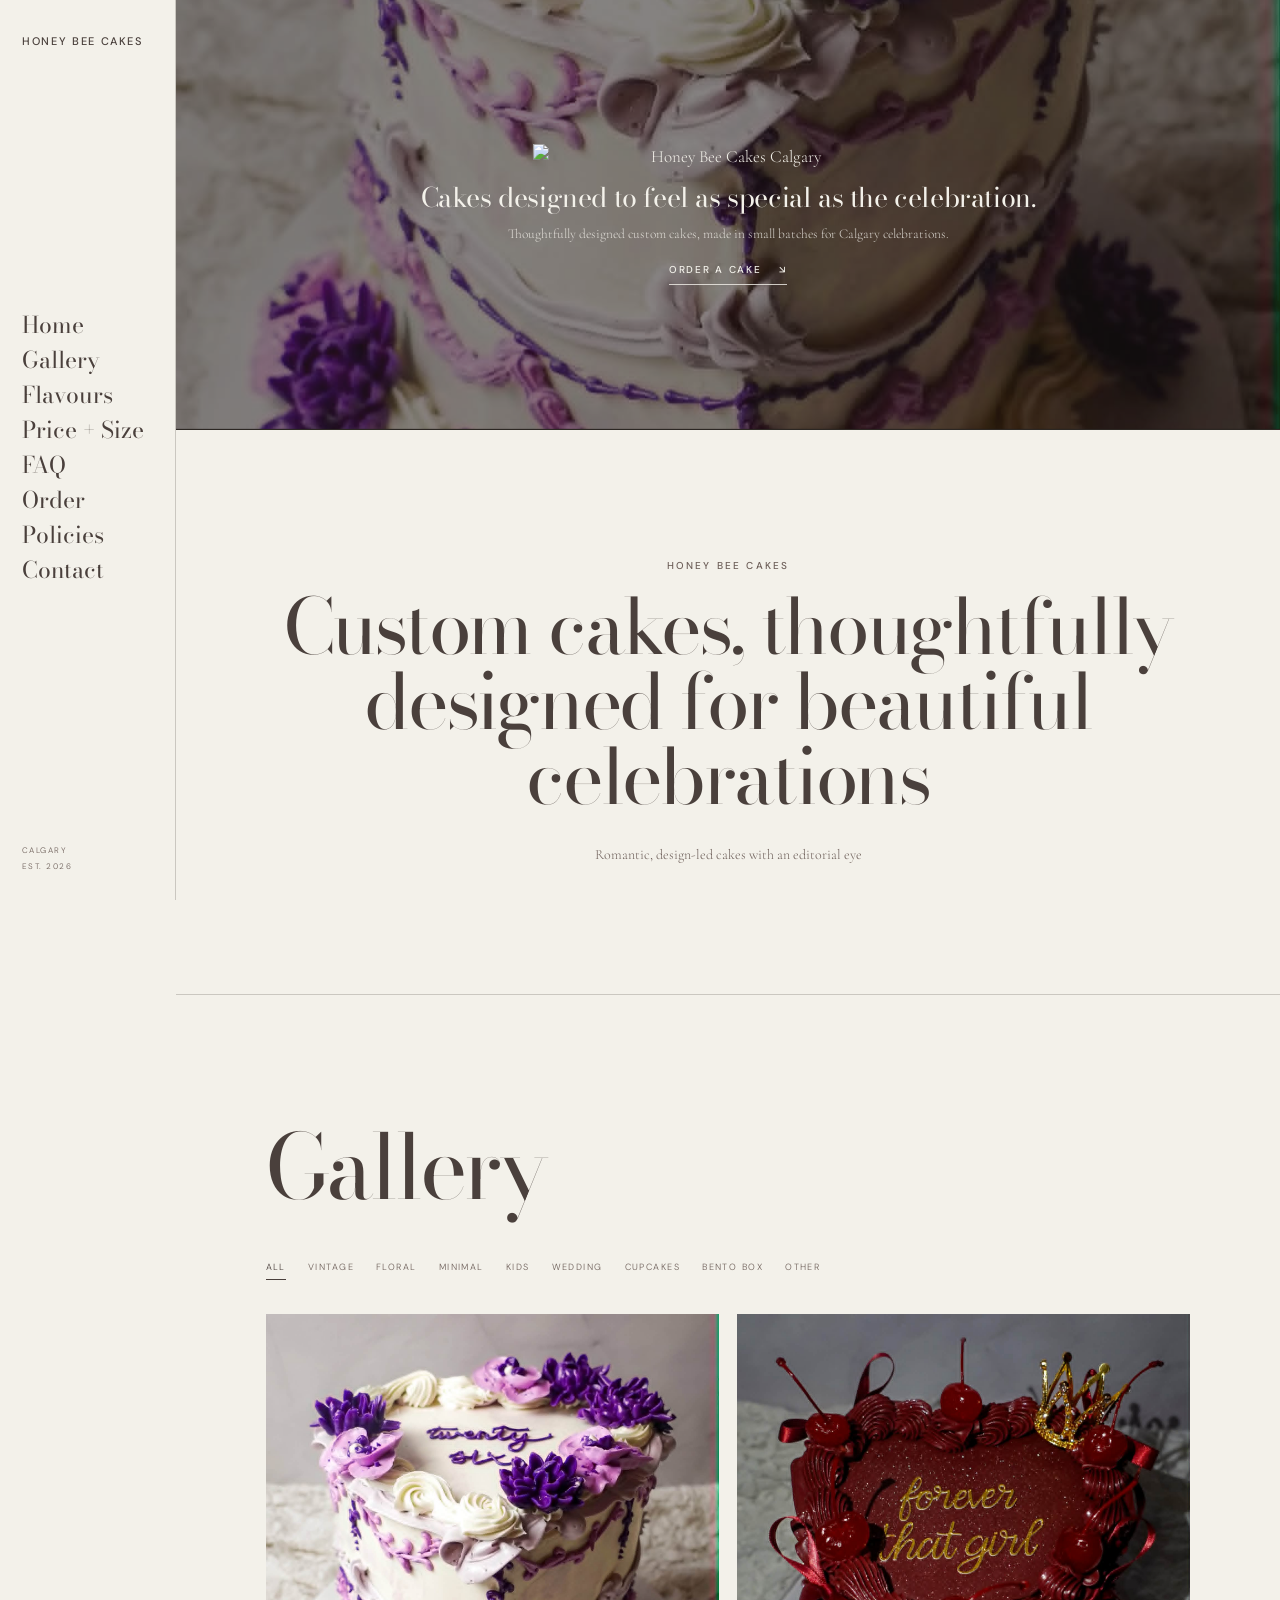
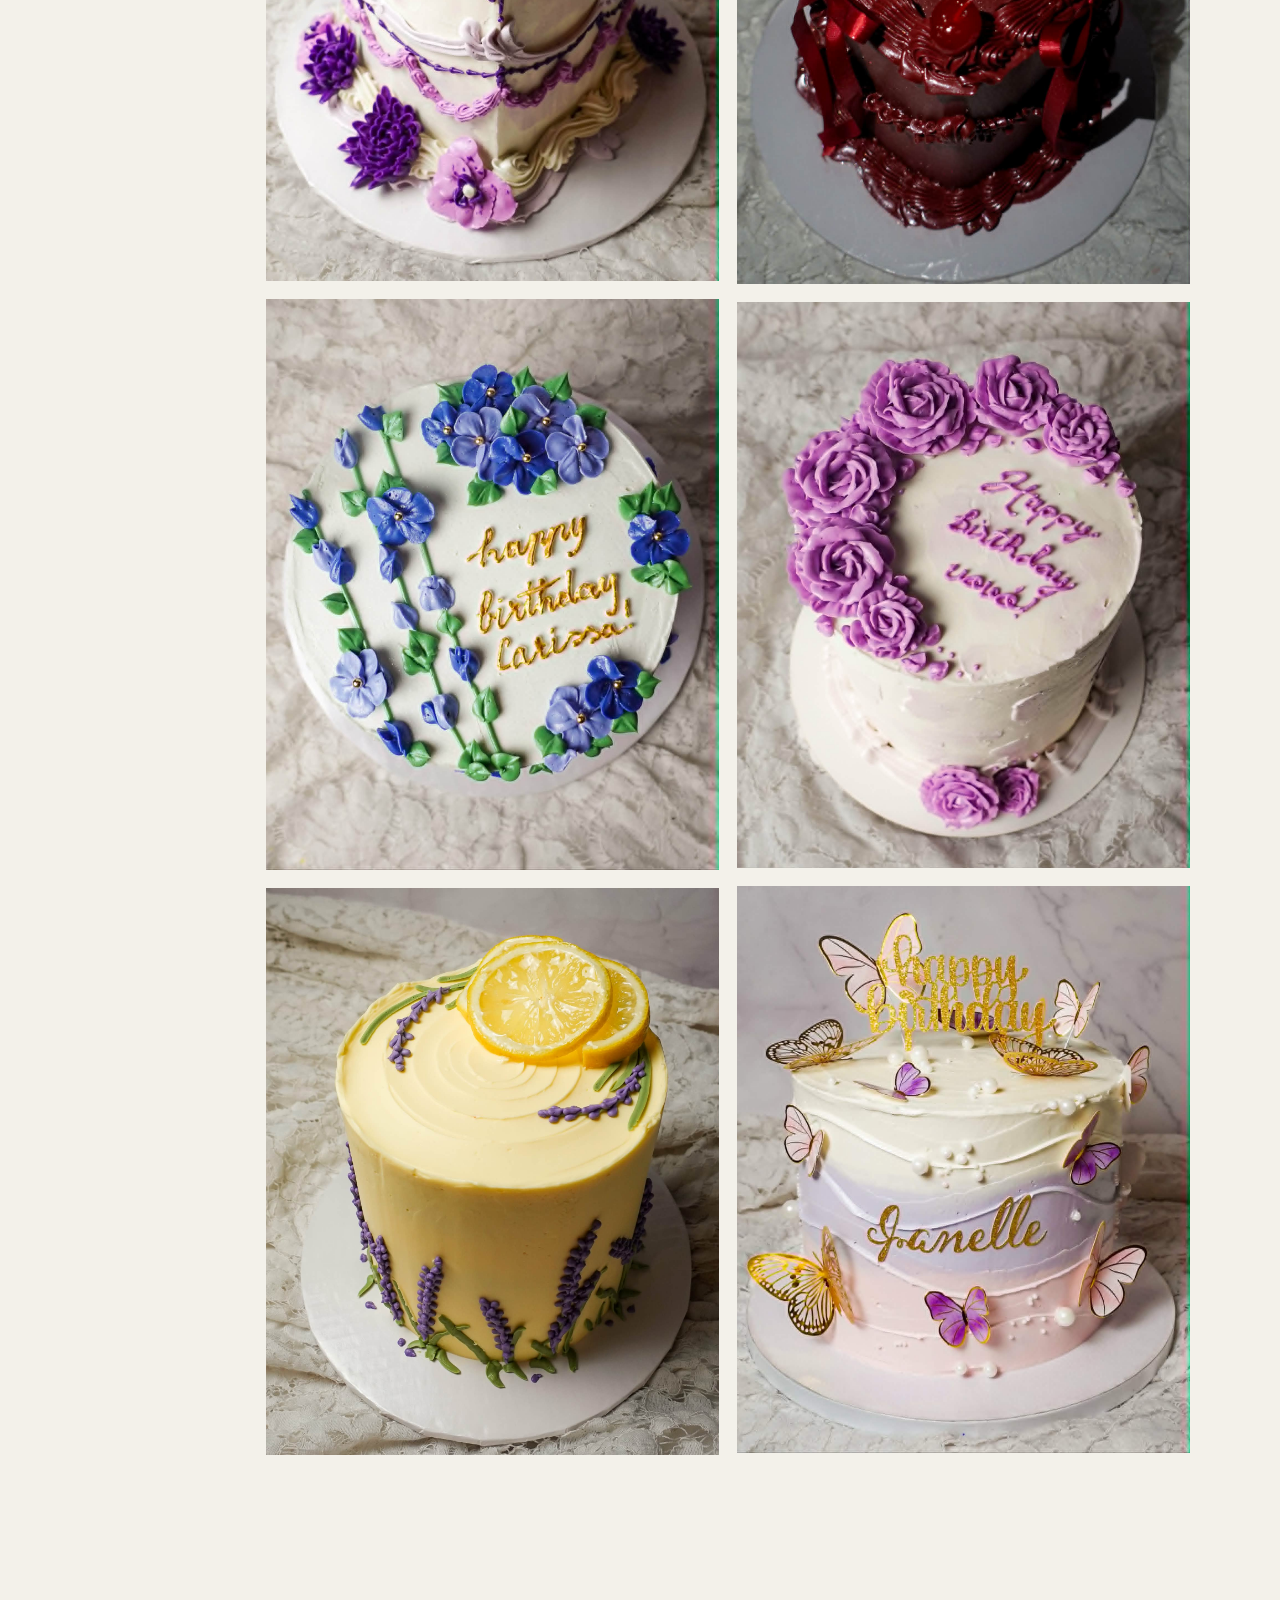
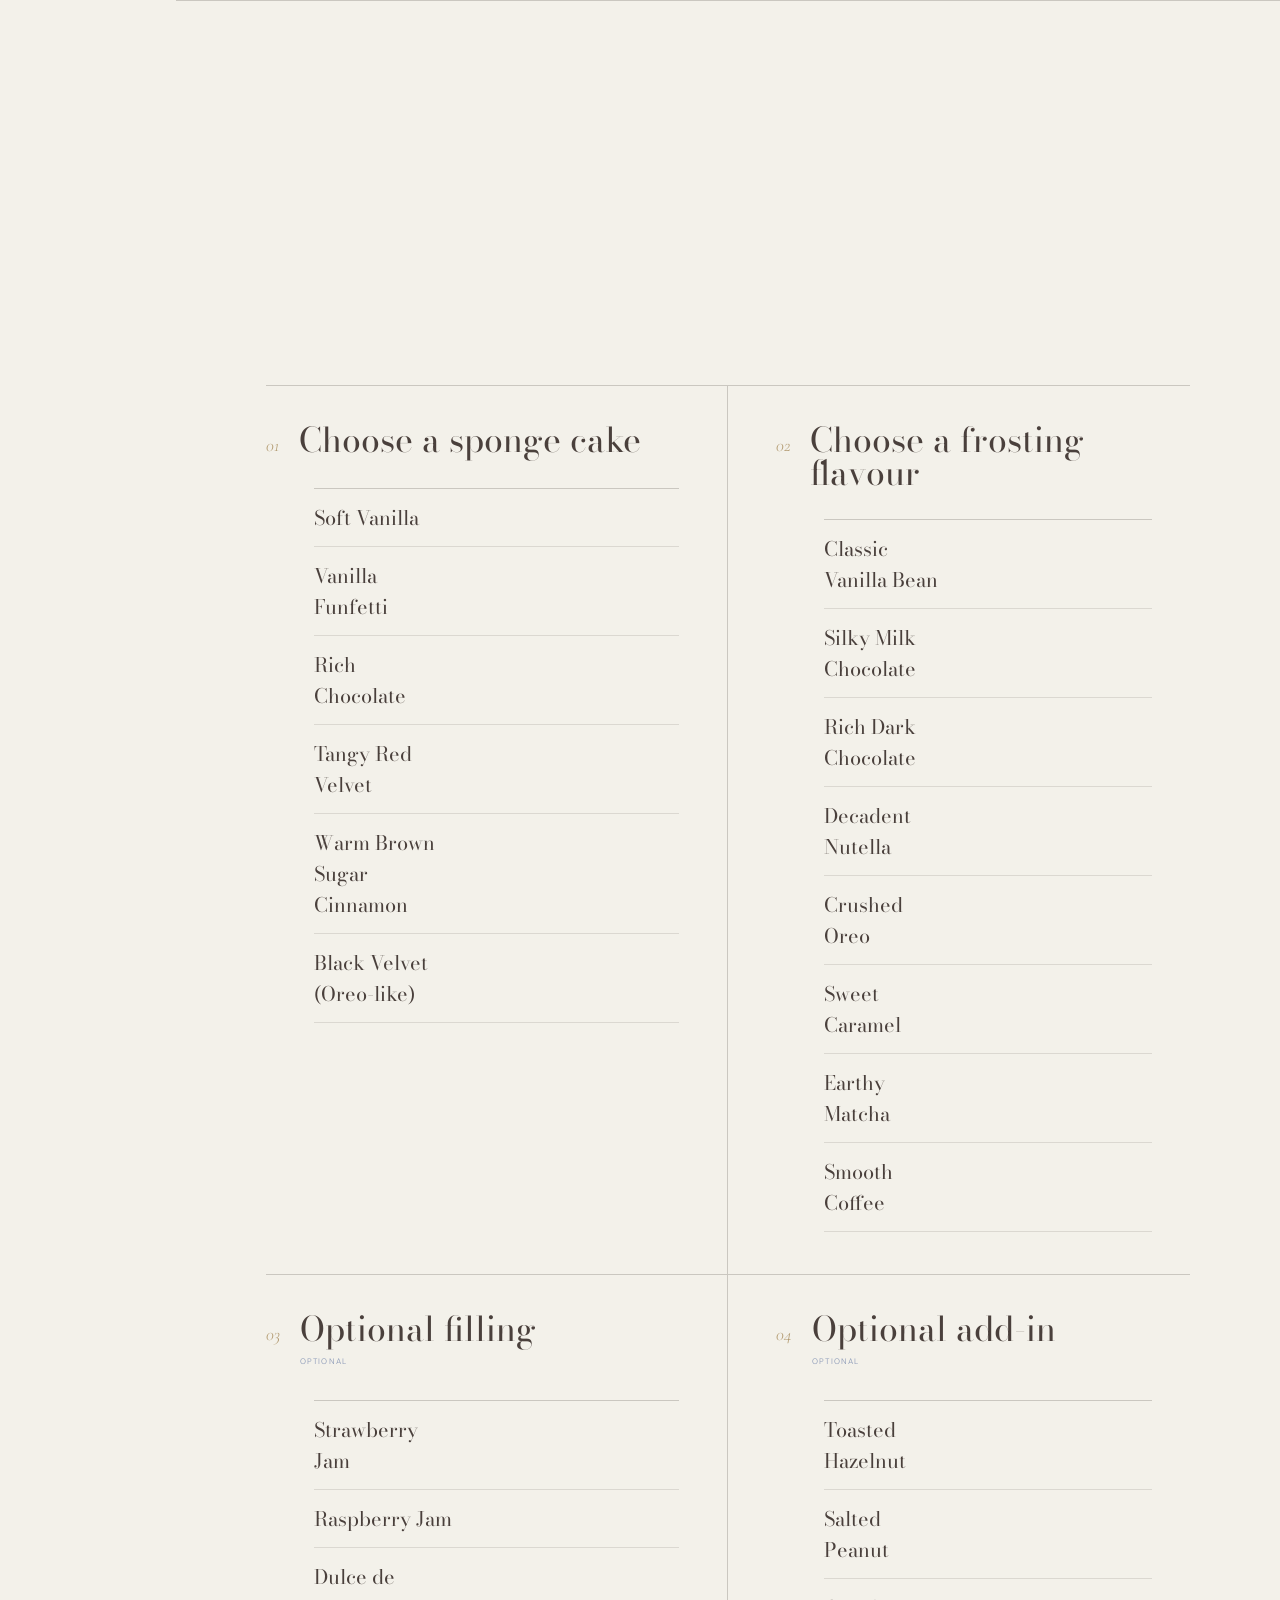
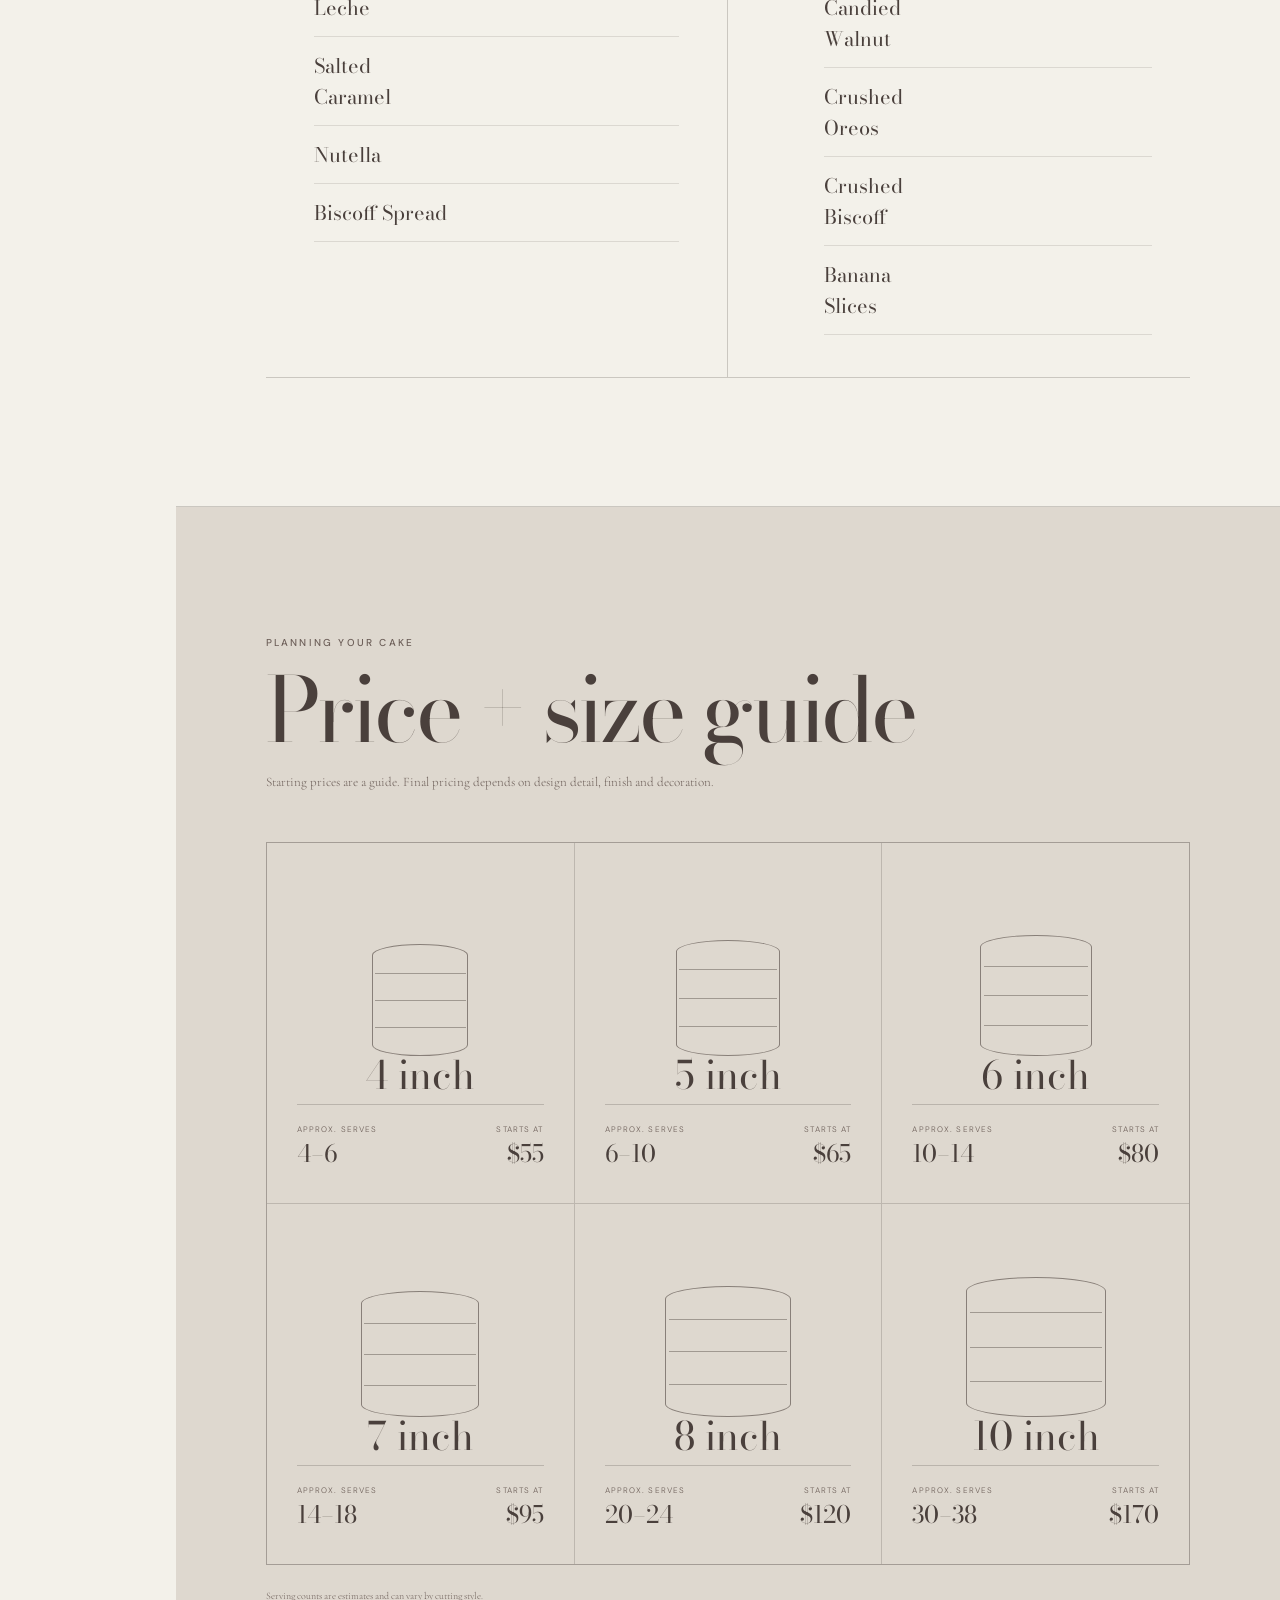
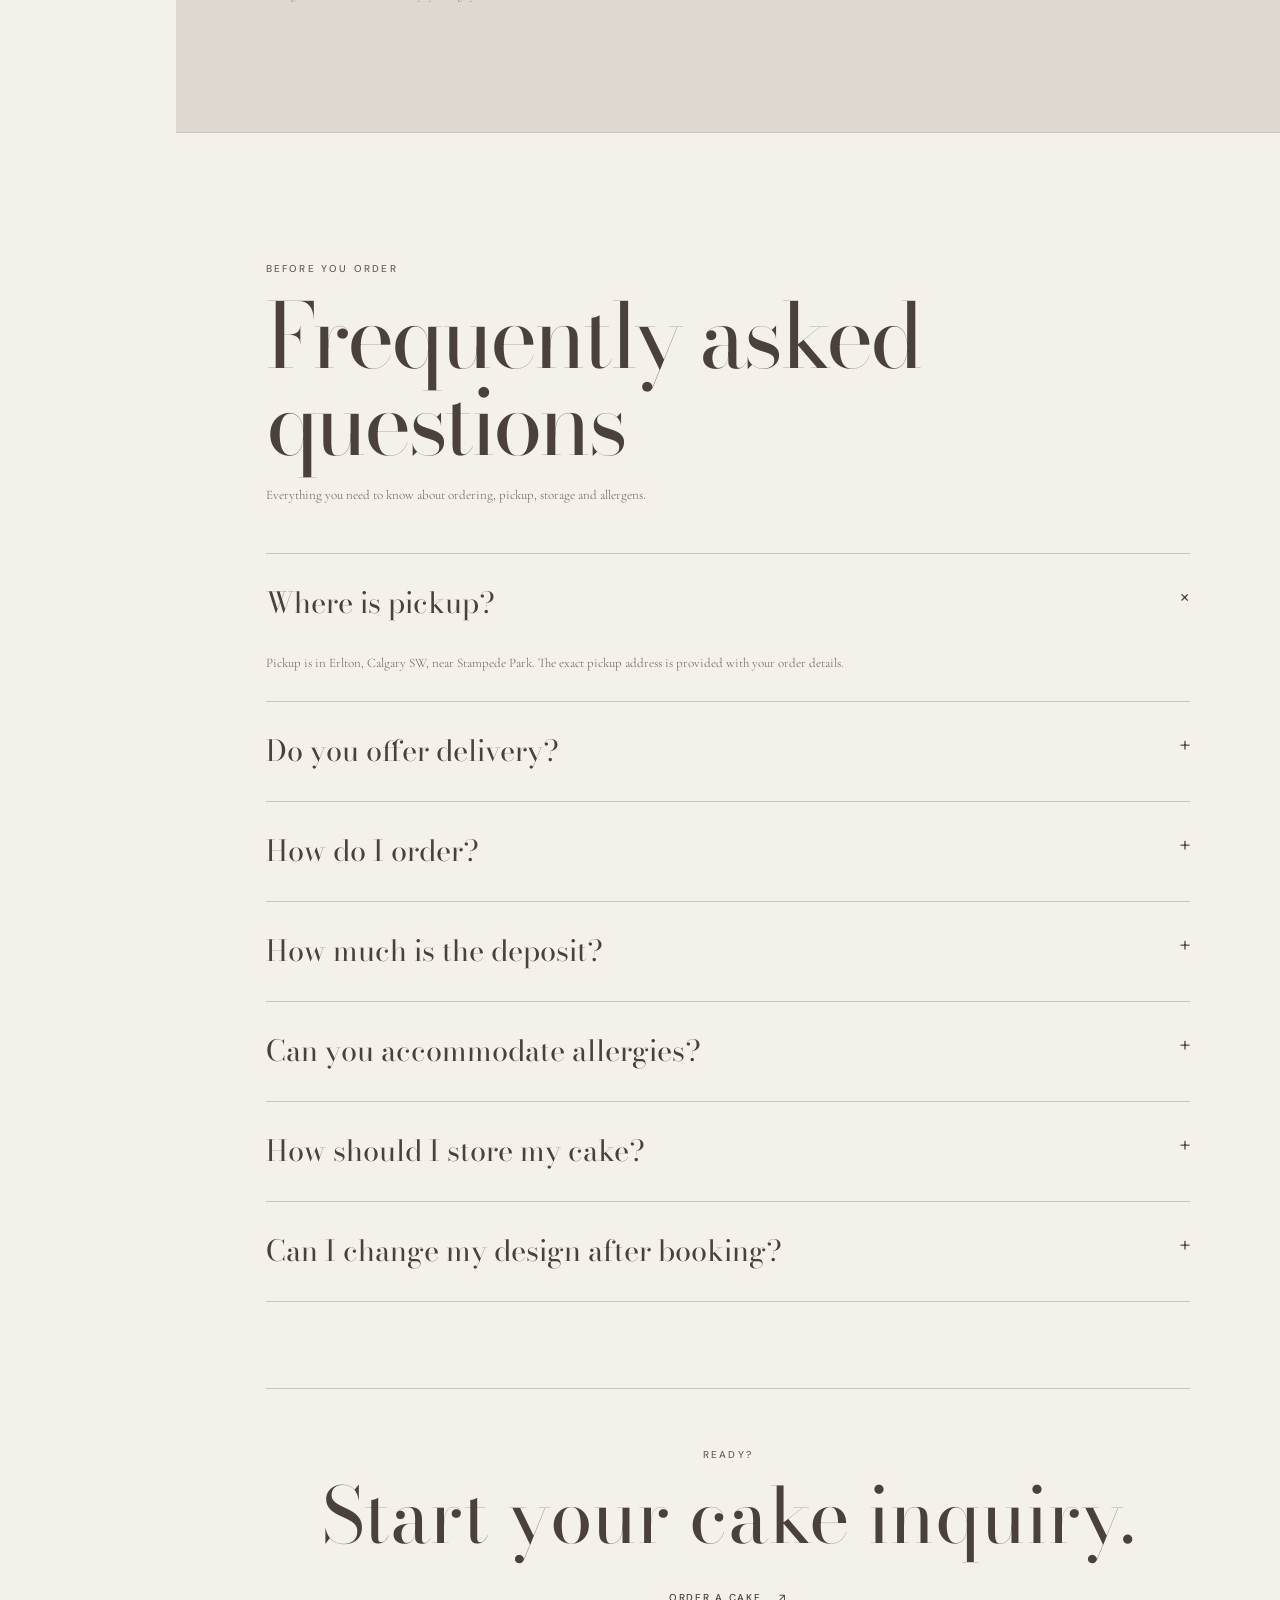
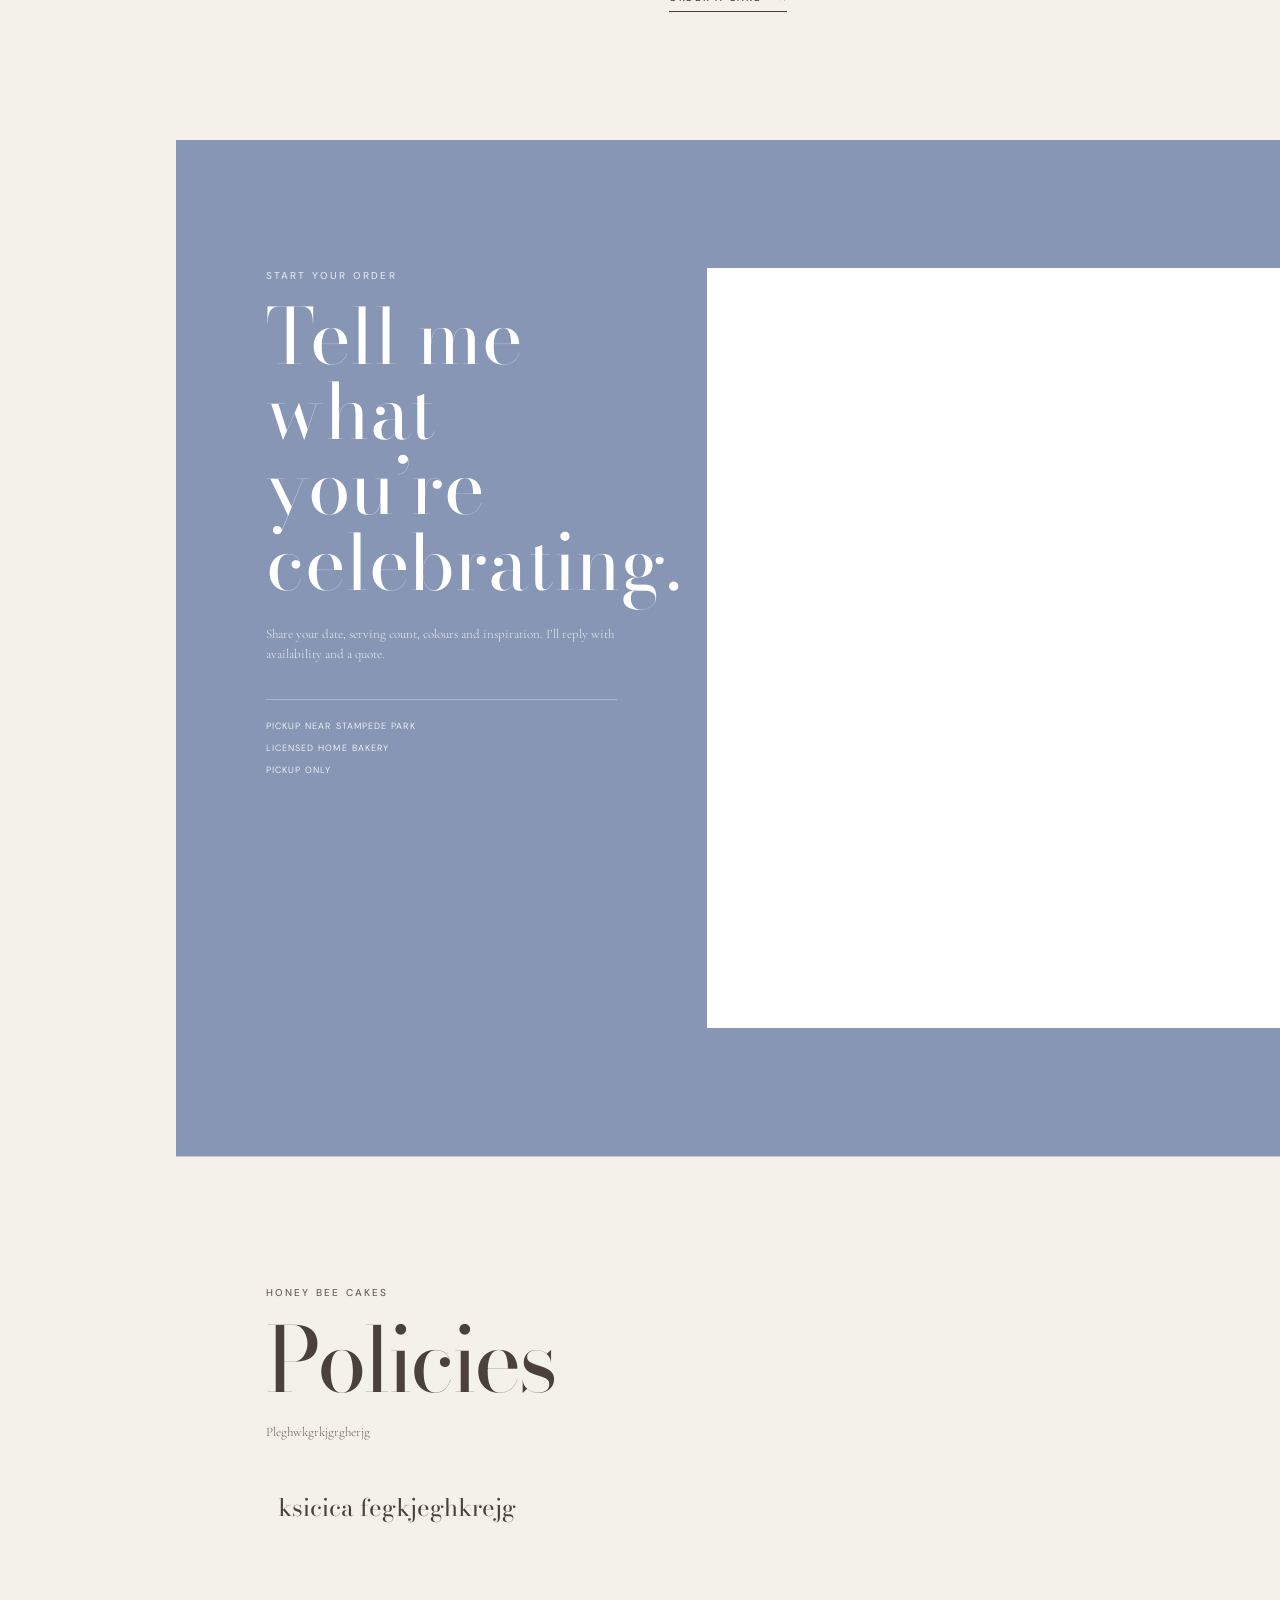
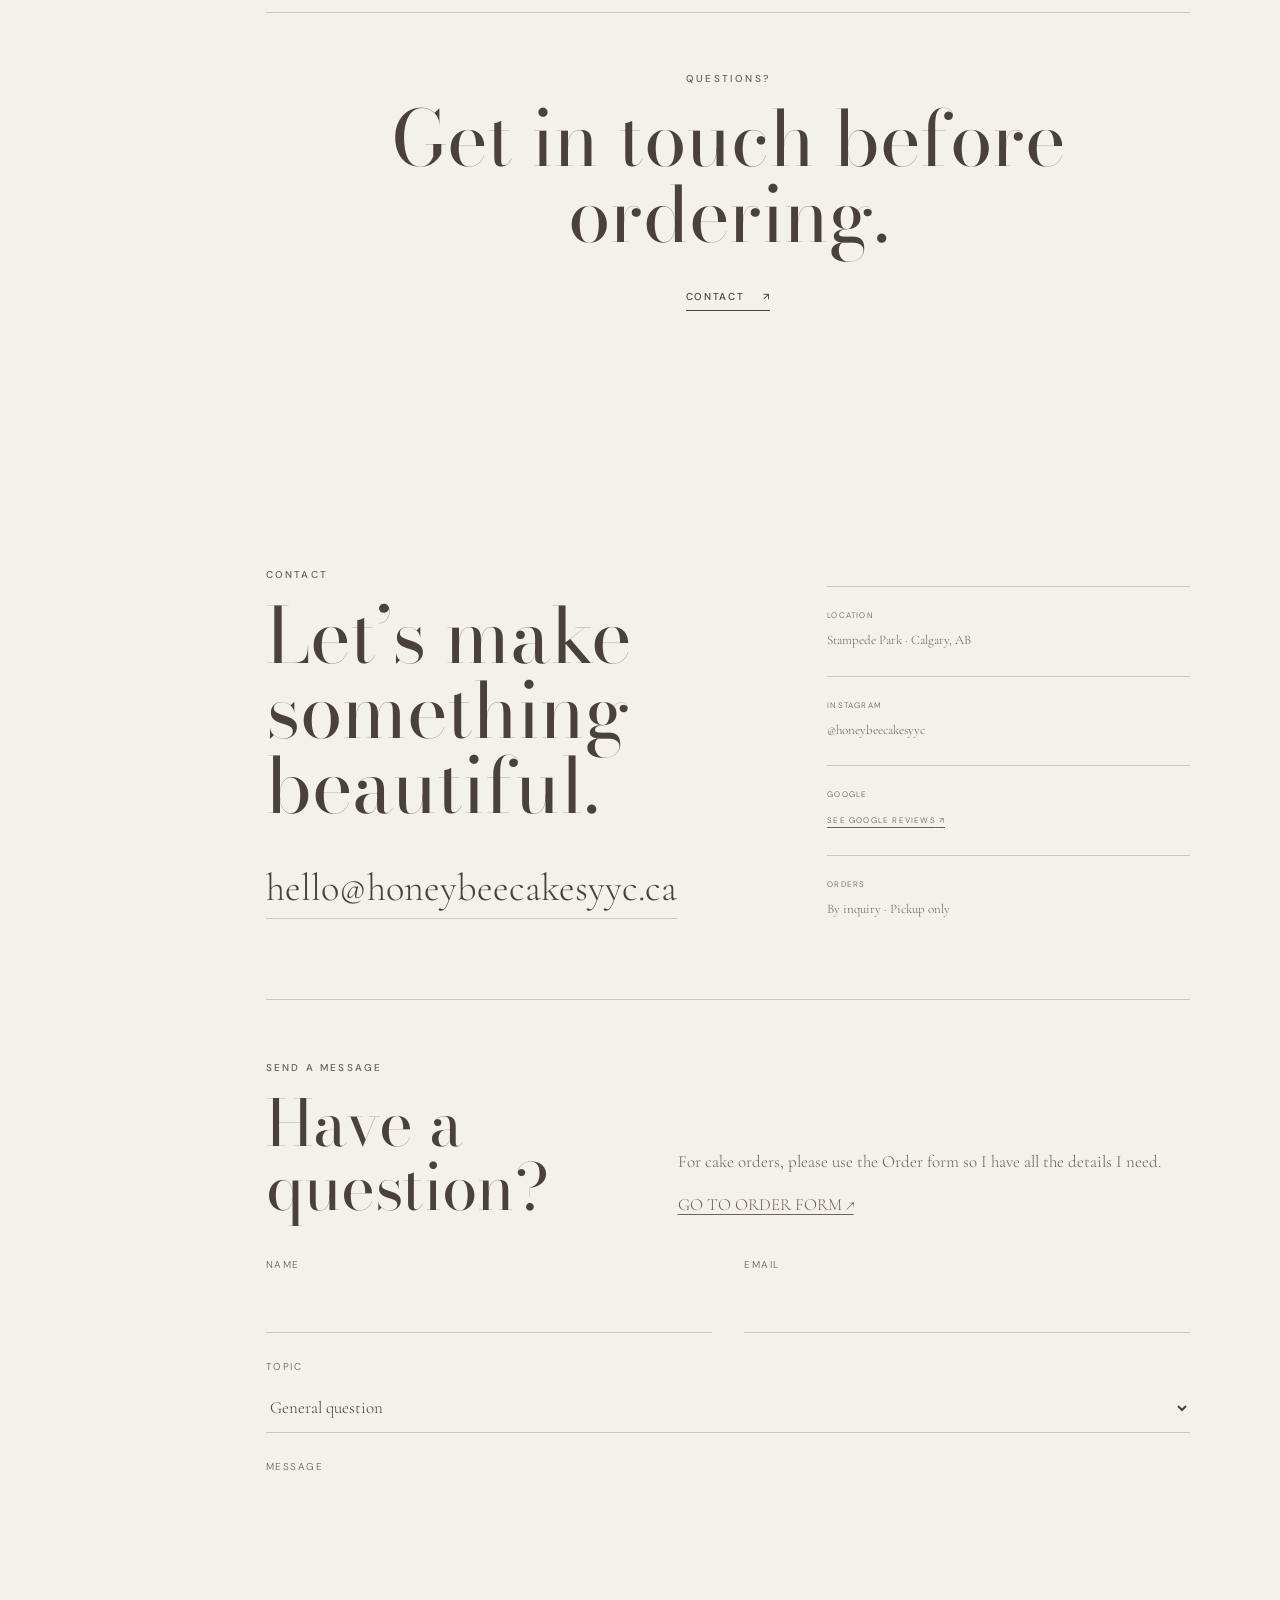
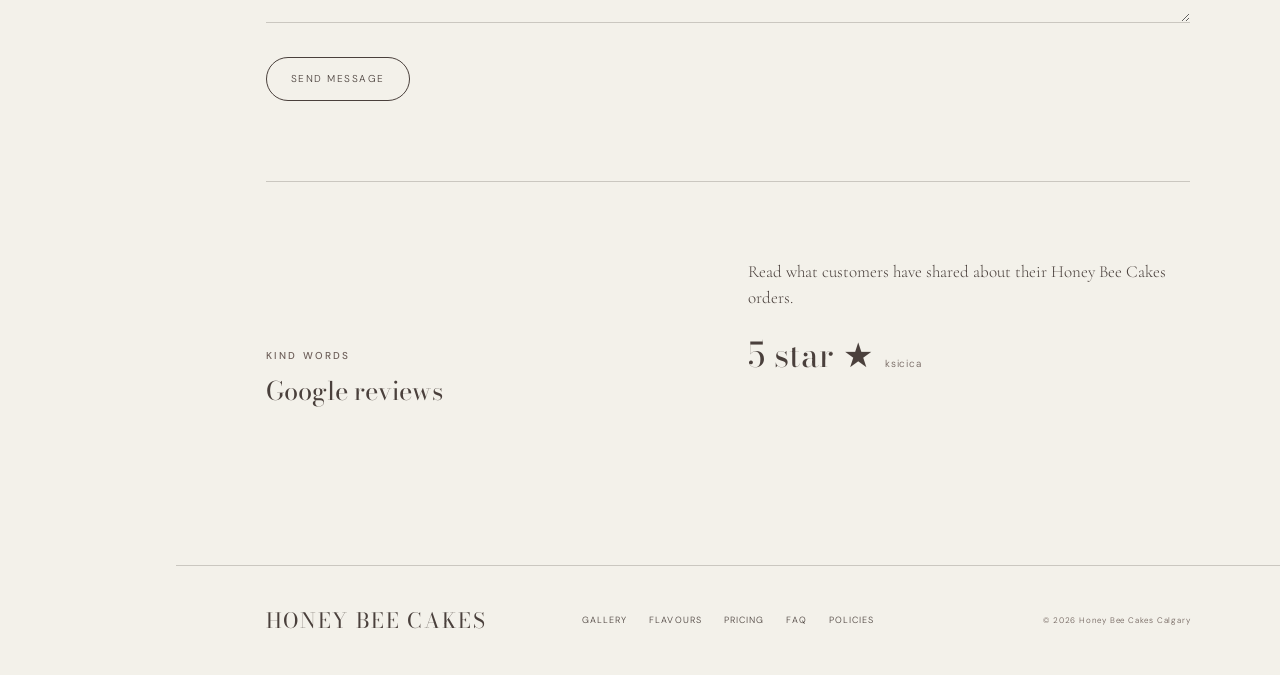
==== index.html @ 0fae4872 "Add files via upload" ====
<!doctype html>
<html lang="en" data-build="HBC_VERIFIED_V5_HERO_ANIM_V1">
<head>
<meta charset="utf-8"><meta name="viewport" content="width=device-width,initial-scale=1">
<meta name="description" content="Honey Bee Cakes — custom cakes in Calgary."><title>Honey Bee Cakes | Calgary Custom Cakes</title>
<link rel="preconnect" href="https://fonts.googleapis.com"><link rel="preconnect" href="https://fonts.gstatic.com" crossorigin><link href="https://fonts.googleapis.com/css2?family=Bodoni+Moda:opsz,wght@6..96,400;6..96,500&family=Cormorant+Garamond:ital,wght@0,400;0,500;0,600;1,400&family=DM+Sans:wght@300;400;500;600&family=DM+Serif+Display&family=EB+Garamond:wght@400;500;600&family=Libre+Baskerville:wght@400;700&family=Lora:wght@400;500&family=Montserrat:wght@300;400;500&family=Playfair+Display:wght@400;500&display=swap" rel="stylesheet">
<style>
:root {
  --cream: #f3f1ea;
  --paper: #f8f6f0;
  --cocoa: #4a403c;
  --taupe: #6d5f59;
  --periwinkle: #8796b5;
  --rose: #c58f9a;
  --gold: #b29a70;
  --line: rgba(74, 64, 60, 0.24);
  --nav-width: 176px;
  --serif: "Cormorant Garamond", Georgia, serif;
  --sans: "DM Sans", Arial, sans-serif;
}

* { box-sizing: border-box; }
html { scroll-behavior: smooth; }
body {
  margin: 0;
  color: var(--cocoa);
  background: var(--cream);
  font-family: var(--sans);
  font-weight: 300;
  line-height: 1.55;
}
a { color: inherit; text-decoration: none; }
img { max-width: 100%; display: block; }
button, input, textarea { font: inherit; }
::selection { background: var(--periwinkle); color: #fff; }

.side-nav {
  position: fixed;
  inset: 0 auto 0 0;
  width: var(--nav-width);
  border-right: 1px solid var(--line);
  background: rgba(243, 241, 234, 0.94);
  backdrop-filter: blur(9px);
  z-index: 40;
  display: flex;
  flex-direction: column;
  justify-content: space-between;
  padding: 34px 22px 28px;
}
.side-brand {
  display: flex;
  gap: 9px;
  align-items: center;
  font-size: 11px;
  letter-spacing: .16em;
  font-weight: 500;
}
.side-brand-bee { color: var(--gold); font-size: 14px; }
.side-nav nav { display: grid; gap: 12px; margin: auto 0; }
.side-nav nav a {
  width: fit-content;
  font-family: var(--serif);
  font-size: 23px;
  line-height: 1;
  position: relative;
}
.side-nav nav a::after {
  content: "";
  position: absolute;
  left: 0; bottom: -5px;
  width: 0; height: 1px;
  background: var(--cocoa);
  transition: width .25s ease;
}
.side-nav nav a:hover::after,
.side-nav nav a[aria-current="page"]::after { width: 100%; }
.side-meta { display: grid; gap: 3px; font-size: 8px; letter-spacing: .18em; color: var(--taupe); }

main { margin-left: var(--nav-width); }
.mobile-menu-button, .mobile-drawer { display: none; }

.hero {
  min-height: 100svh;
  display: grid;
  grid-template-columns: 44% 56%;
  border-bottom: 1px solid var(--line);
}
.hero-copy {
  padding: clamp(70px, 9vw, 140px) clamp(42px, 6vw, 95px) 70px;
  display: flex;
  flex-direction: column;
  justify-content: center;
  align-items: flex-start;
}
.hero-logo-wrap { width: min(420px, 100%); margin: 0 0 54px -18px; }
.hero-logo { width: 100%; mix-blend-mode: multiply; }
.eyebrow { margin: 0 0 15px; font-size: 10px; letter-spacing: .22em; font-weight: 500; color: var(--taupe); }
h1, h2, h3 { font-family: var(--serif); font-weight: 400; margin: 0; line-height: .98; }
.hero h1 { font-size: clamp(46px, 5vw, 80px); max-width: 820px; letter-spacing: -.025em; }
.hero-subheading { max-width: 540px; font-size: 14px; margin: 24px 0 32px; color: var(--taupe); }
.text-link {
  display: inline-flex; gap: 18px; align-items: center;
  border-bottom: 1px solid var(--cocoa); padding-bottom: 6px;
  font-size: 10px; letter-spacing: .17em; font-weight: 500;
}
.hero-image-wrap { position: relative; overflow: hidden; background: #ded8cd; min-height: 680px; }
.hero-image { width: 100%; height: 100%; object-fit: cover; }
.hero-image-note {
  position: absolute; right: 20px; bottom: 18px; color: rgba(255,255,255,.9);
  font-size: 8px; letter-spacing: .2em;
}

.section-pad { padding: clamp(90px, 10vw, 150px) clamp(34px, 7vw, 110px); }
.intro { border-bottom: 1px solid var(--line); text-align: center; }
.intro h2 { max-width: 980px; margin: 0 auto; font-size: clamp(48px, 6vw, 88px); letter-spacing: -.03em; }
.intro > p:last-child { max-width: 600px; margin: 30px auto 0; color: var(--taupe); font-size: 14px; }

.section-heading { margin-bottom: 50px; max-width: 760px; }
.section-heading h2 { font-size: clamp(56px, 7vw, 98px); letter-spacing: -.035em; }
.section-heading > p:last-child { color: var(--taupe); max-width: 560px; margin-top: 18px; font-size: 13px; }
.split-heading { max-width: none; display: grid; grid-template-columns: 1fr 1fr; align-items: end; gap: 70px; }
.split-heading > p { max-width: 500px; justify-self: end; }

.gallery-section { background: var(--paper); }
.gallery-filters { display: flex; flex-wrap: wrap; gap: 10px 22px; margin-bottom: 34px; }
.gallery-filter {
  border: 0; background: transparent; padding: 0 0 4px; cursor: pointer;
  color: var(--taupe); font-size: 9px; letter-spacing: .16em; text-transform: uppercase;
  border-bottom: 1px solid transparent;
}
.gallery-filter.active { color: var(--cocoa); border-color: var(--cocoa); }
.gallery-grid { columns: 3 300px; column-gap: 18px; }
.gallery-item {
  position: relative; break-inside: avoid; margin: 0 0 18px; cursor: zoom-in; overflow: hidden;
  background: #e5e0d6;
}
.gallery-item img { width: 100%; height: auto; transition: transform .55s ease; }
.gallery-item:hover img { transform: scale(1.018); }
.gallery-overlay {
  position: absolute; inset: auto 0 0; padding: 45px 18px 15px;
  background: linear-gradient(transparent, rgba(45,37,34,.45)); color: #fff;
  display: flex; justify-content: space-between; align-items: end; gap: 15px;
  opacity: 0; transition: opacity .3s ease;
}
.gallery-item:hover .gallery-overlay { opacity: 1; }
.gallery-overlay strong { font-family: var(--serif); font-weight: 400; font-size: 22px; }
.gallery-overlay span { font-size: 8px; letter-spacing: .15em; text-transform: uppercase; }

.flavours-section { border-top: 1px solid var(--line); border-bottom: 1px solid var(--line); }
.flavour-grid { display: grid; grid-template-columns: repeat(2, minmax(0,1fr)); border-top: 1px solid var(--line); }
.flavour-card { display: grid; grid-template-columns: 52px 1fr; gap: 22px; padding: 30px 30px 32px 0; border-bottom: 1px solid var(--line); }
.flavour-card:nth-child(odd) { border-right: 1px solid var(--line); padding-right: 40px; }
.flavour-card:nth-child(even) { padding-left: 40px; }
.flavour-number { font-family: var(--serif); font-style: italic; color: var(--gold); font-size: 18px; }
.flavour-card h3 { font-size: 31px; margin-bottom: 8px; }
.flavour-card p { margin: 0; color: var(--taupe); font-size: 12px; max-width: 430px; }
.flavour-tag { display: inline-block; margin-top: 12px; font-size: 8px; letter-spacing: .15em; text-transform: uppercase; color: var(--periwinkle); }

/* Build-your-own flavour menu */
.flavour-grid { display: grid; grid-template-columns: repeat(2, minmax(0,1fr)); border-top: 1px solid var(--line); }
.builder-group { min-height: 390px; padding: 38px 38px 42px 0; border-bottom: 1px solid var(--line); }
.builder-group:nth-child(odd) { border-right: 1px solid var(--line); padding-right: 48px; }
.builder-group:nth-child(even) { padding-left: 48px; }
.builder-heading { display: flex; gap: 20px; align-items: flex-start; margin-bottom: 28px; }
.builder-number { font-family: var(--serif); font-style: italic; color: var(--gold); font-size: 18px; padding-top: 8px; }
.builder-heading h3 { font-size: 34px; margin: 0; }
.builder-optional { display: inline-block; margin-top: 5px; font-size: 8px; letter-spacing: .15em; text-transform: uppercase; color: var(--periwinkle); }
.builder-options { margin-left: 48px; border-top: 1px solid var(--line); }
.builder-option { display: grid; grid-template-columns: minmax(120px, .8fr) 1.2fr; gap: 18px; align-items: baseline; padding: 13px 0; border-bottom: 1px solid rgba(74,64,60,.14); }
.builder-option strong { font-family: var(--serif); font-size: 20px; font-weight: 400; }
.builder-option span { color: var(--taupe); font-size: 10px; line-height: 1.5; }
.builder-empty { color: var(--taupe); font-size: 11px; }

.pricing-section { background: #ded8cf; }
.size-grid { display: grid; grid-template-columns: repeat(3, minmax(0,1fr)); gap: 1px; background: rgba(74,64,60,.22); border: 1px solid rgba(74,64,60,.22); }
.size-card { background: #ded8cf; min-height: 360px; padding: 38px 30px 30px; display: flex; flex-direction: column; justify-content: space-between; }
.cake-illustration { height: 175px; display: flex; align-items: end; justify-content: center; }
.cake-shape { position: relative; width: var(--cake-width); height: var(--cake-height); border: 1px solid var(--cocoa); border-radius: 50% 50% 11% 11% / 13% 13% 8% 8%; background: rgba(243,241,234,.24); }
.cake-shape::before, .cake-shape::after { content: ""; position: absolute; left: 5%; right: 5%; border-top: 1px solid rgba(74,64,60,.42); }
.cake-shape::before { top: 34%; }.cake-shape::after { top: 67%; }
.size-card-top { text-align: center; }
.size-card h3 { font-size: 39px; }
.size-details { display: flex; justify-content: space-between; align-items: end; border-top: 1px solid var(--line); padding-top: 18px; }
.size-details span { display: block; font-size: 8px; letter-spacing: .14em; color: var(--taupe); text-transform: uppercase; }
.size-details strong { font-family: var(--serif); font-size: 24px; font-weight: 400; }
.pricing-footnote { margin: 24px 0 0; color: var(--taupe); font-size: 10px; max-width: 620px; }

.order-section { display: grid; grid-template-columns: 38% 62%; gap: clamp(40px, 7vw, 110px); background: var(--periwinkle); color: #fff; }
.order-section .eyebrow { color: rgba(255,255,255,.72); }
.order-copy h2 { font-size: clamp(52px, 6vw, 90px); }
.order-copy > p:not(.eyebrow) { margin: 24px 0; color: rgba(255,255,255,.82); font-size: 13px; }
.order-meta { display: grid; gap: 8px; border-top: 1px solid rgba(255,255,255,.3); padding-top: 20px; margin-top: 35px; }
.order-meta span { font-size: 9px; letter-spacing: .12em; text-transform: uppercase; }
.form-shell { min-height: 660px; background: var(--paper); color: var(--cocoa); position: relative; }
.form-shell iframe { width: 100%; height: 760px; border: 0; display: none; background: #fff; }
.form-placeholder { min-height: 660px; padding: 70px; display: flex; flex-direction: column; justify-content: center; align-items: center; text-align: center; }
.form-placeholder-bee { font-size: 34px; color: var(--gold); margin-bottom: 24px; }
.form-placeholder h3 { font-size: 42px; }
.form-placeholder p { max-width: 430px; font-size: 12px; color: var(--taupe); }

.contact-section { display: grid; grid-template-columns: 1.2fr .8fr; gap: 80px; border-bottom: 1px solid var(--line); }
.contact-main h2 { font-size: clamp(56px, 6vw, 94px); max-width: 780px; }
.contact-email { display: inline-block; margin-top: 35px; font-family: var(--serif); font-size: clamp(24px, 3vw, 40px); border-bottom: 1px solid var(--line); }
.contact-details { align-self: end; display: grid; gap: 25px; }
.contact-details div { border-top: 1px solid var(--line); padding-top: 13px; }
.contact-details span { font-size: 8px; letter-spacing: .15em; color: var(--taupe); }
.contact-details p { margin: 4px 0 0; font-size: 13px; }

footer { padding: 38px clamp(34px, 7vw, 110px); display: grid; grid-template-columns: 1fr auto 1fr; align-items: center; gap: 30px; }
.footer-mark { font-family: var(--serif); font-size: 21px; letter-spacing: .08em; }
.footer-links { display: flex; gap: 22px; font-size: 9px; text-transform: uppercase; letter-spacing: .12em; }
.footer-small { justify-self: end; font-size: 8px; letter-spacing: .1em; color: var(--taupe); }

.lightbox { border: 0; padding: 0; width: min(920px, 92vw); max-height: 92vh; background: var(--paper); color: var(--cocoa); box-shadow: 0 20px 80px rgba(40,33,30,.34); }
.lightbox::backdrop { background: rgba(36,31,29,.72); backdrop-filter: blur(4px); }
.lightbox img { width: 100%; max-height: 78vh; object-fit: contain; background: #e8e3da; }
.lightbox-close { position: absolute; right: 12px; top: 8px; border: 0; background: rgba(243,241,234,.86); width: 38px; height: 38px; border-radius: 50%; font-size: 26px; cursor: pointer; z-index: 2; }
.lightbox-caption { display: flex; justify-content: space-between; padding: 14px 18px 16px; font-size: 10px; letter-spacing: .12em; text-transform: uppercase; }

.faq-hero { min-height: 56vh; display: flex; flex-direction: column; justify-content: end; border-bottom: 1px solid var(--line); }
.faq-hero h1 { font-size: clamp(64px, 9vw, 135px); letter-spacing: -.04em; max-width: 1000px; }
.faq-hero > p:last-child { color: var(--taupe); max-width: 580px; margin-top: 24px; }
.faq-list-wrap { background: var(--paper); }
.faq-list { max-width: 1000px; margin: 0 auto; border-top: 1px solid var(--line); }
.faq-item { border-bottom: 1px solid var(--line); }
.faq-question { width: 100%; padding: 27px 0; background: transparent; border: 0; cursor: pointer; color: var(--cocoa); display: flex; justify-content: space-between; gap: 25px; text-align: left; font-family: var(--serif); font-size: 29px; }
.faq-plus { transition: transform .25s ease; font-family: var(--sans); font-size: 20px; }
.faq-item.open .faq-plus { transform: rotate(45deg); }
.faq-answer { display: grid; grid-template-rows: 0fr; transition: grid-template-rows .3s ease; }
.faq-answer > div { overflow: hidden; }
.faq-answer p { margin: 0; padding: 0 60px 28px 0; color: var(--taupe); font-size: 13px; }
.faq-item.open .faq-answer { grid-template-rows: 1fr; }
.faq-cta { text-align: center; }
.faq-cta h2 { font-size: clamp(54px, 7vw, 92px); margin-bottom: 30px; }

.reveal { opacity: 0; transform: translateY(15px); transition: opacity .75s ease, transform .75s ease; }
.reveal.visible { opacity: 1; transform: translateY(0); }

@media (max-width: 980px) {
  :root { --nav-width: 0px; }
  .side-nav { display: none; }
  main { margin-left: 0; }
  .mobile-menu-button {
    display: block; position: fixed; z-index: 60; top: 16px; right: 16px;
    border: 1px solid var(--line); background: rgba(243,241,234,.92); color: var(--cocoa);
    padding: 11px 14px; font-size: 9px; letter-spacing: .15em; backdrop-filter: blur(7px);
  }
  .mobile-drawer {
    display: flex; position: fixed; inset: 0; z-index: 80; background: var(--cream);
    padding: 75px 35px 40px; transform: translateX(100%); transition: transform .32s ease;
  }
  .mobile-drawer.open { transform: translateX(0); }
  .mobile-drawer nav { display: grid; align-content: center; gap: 12px; width: 100%; }
  .mobile-drawer nav a { font-family: var(--serif); font-size: 48px; line-height: 1; }
  .mobile-close { position: absolute; top: 15px; right: 20px; border: 0; background: transparent; font-size: 35px; color: var(--cocoa); }
  .hero { grid-template-columns: 1fr; min-height: auto; }
  .hero-copy { min-height: 72svh; padding: 85px 30px 60px; }
  .hero-logo-wrap { width: min(360px, 88vw); margin: 0 0 38px -8px; }
  .hero h1 { font-size: clamp(47px, 13vw, 72px); }
  .hero-image-wrap { min-height: 70svh; }
  .split-heading { grid-template-columns: 1fr; gap: 20px; }
  .split-heading > p { justify-self: start; }
  .size-grid { grid-template-columns: repeat(2, minmax(0,1fr)); }
  .order-section, .contact-section { grid-template-columns: 1fr; }
  footer { grid-template-columns: 1fr; justify-items: start; }
  .footer-small { justify-self: start; }
}

@media (max-width: 650px) {
  .section-pad { padding: 78px 22px; }
  .intro h2 { font-size: 48px; }
  .section-heading h2 { font-size: 58px; }
  .gallery-grid { columns: 2 160px; column-gap: 8px; }
  .gallery-item { margin-bottom: 8px; }
  .gallery-overlay { display: none; }
  .flavour-grid { grid-template-columns: 1fr; }
  .flavour-card, .flavour-card:nth-child(odd), .flavour-card:nth-child(even) { border-right: 0; padding: 24px 0; grid-template-columns: 38px 1fr; }
  .builder-group, .builder-group:nth-child(odd), .builder-group:nth-child(even) { min-height: auto; border-right: 0; padding: 28px 0 34px; }
  .builder-options { margin-left: 0; }
  .builder-option { grid-template-columns: 1fr; gap: 3px; }

  .size-grid { grid-template-columns: 1fr; }
  .size-card { min-height: 320px; }
  .order-section { padding-top: 88px; }
  .form-placeholder { padding: 38px 24px; min-height: 520px; }
  .form-shell { min-height: 520px; }
  .contact-email { font-size: 22px; word-break: break-all; }
  .footer-links { flex-wrap: wrap; }
  .faq-hero { min-height: 60vh; }
  .faq-question { font-size: 25px; }
}

/* ===== Honey Bee Cakes customisable update ===== */
.side-nav { background: var(--bg-nav, rgba(243, 241, 234, 0.94)); }
.side-brand { gap: 8px; letter-spacing: .135em; }
.side-brand-bee { width: 24px; height: 18px; object-fit: cover; object-position: center; flex: 0 0 auto; }
.mobile-brand { position: absolute; top: 24px; left: 30px; display: flex; align-items: center; gap: 10px; font-size: 10px; letter-spacing: .14em; font-weight: 500; }
.mobile-brand img { width: 28px; height: 20px; object-fit: cover; object-position: center; }
.mobile-drawer { background: var(--bg-nav, var(--cream)); }

.hero-copy { background: var(--bg-hero, var(--cream)); }
.intro { background: var(--bg-intro, var(--cream)); }
.gallery-section { background: var(--bg-gallery, var(--paper)); }
.flavours-section { background: var(--bg-flavours, var(--cream)); }
.pricing-section { background: var(--bg-pricing, #ded8cf); }
.size-card { background: var(--bg-pricing, #ded8cf); }
.order-section { background: var(--bg-order, var(--periwinkle)); color: var(--order-text, #fff); }
.order-section .eyebrow { color: color-mix(in srgb, var(--order-text, #fff) 72%, transparent); }
.order-copy > p:not(.eyebrow) { color: color-mix(in srgb, var(--order-text, #fff) 82%, transparent); }
.order-meta { border-color: color-mix(in srgb, var(--order-text, #fff) 30%, transparent); }
.contact-section { background: var(--bg-contact, var(--cream)); }
footer { background: var(--bg-footer, var(--cream)); }
.faq-hero, .policies-hero { background: var(--bg-faq, var(--cream)); }
.faq-list-wrap, .policies-content-wrap { background: var(--bg-page-content, var(--paper)); }

#hero-eyebrow:empty, #intro-eyebrow:empty, #gallery-eyebrow:empty, #gallery-copy:empty,
#flavours-eyebrow:empty, #flavours-copy:empty, #pricing-eyebrow:empty, #pricing-intro:empty,
#pricing-footnote:empty, #order-eyebrow:empty, #order-copy:empty, #contact-eyebrow:empty { display: none; }

.gallery-empty { column-span: all; padding: 50px 0; color: var(--taupe); font-family: var(--serif); font-size: 26px; }
.form-placeholder-bee-image { width: 78px; height: 55px; object-fit: cover; object-position: center; margin-bottom: 24px; opacity: .85; }

.policies-hero { min-height: 50vh; display: flex; flex-direction: column; justify-content: end; border-bottom: 1px solid var(--line); }
.policies-hero h1 { font-size: clamp(64px, 9vw, 135px); letter-spacing: -.04em; max-width: 1000px; }
.policies-hero > p:last-child { color: var(--taupe); max-width: 650px; margin-top: 24px; }
.policies-body { max-width: 900px; margin: 0 auto; }
.policies-body p { margin: 0 0 24px; font-size: 14px; line-height: 1.8; color: var(--taupe); }
.policies-body p:first-child { font-family: var(--serif); font-size: 24px; line-height: 1.5; color: var(--cocoa); }

@media (max-width: 980px) {
  .mobile-drawer nav { margin-top: 35px; }
}

/* ===== Full editor update: typography, reviews, size images ===== */
:root {
  --heading-font: "Bodoni Moda", Georgia, serif;
  --body-font: "Cormorant Garamond", Georgia, serif;
  --ui-font: "DM Sans", Arial, sans-serif;
  --heading-color: #4a403c;
  --body-color: #4a403c;
  --muted-color: #6d5f59;
  --accent-color: #b29a70;
  --line-color: rgba(74,64,60,.24);
  --line: var(--line-color);
  --bg-reviews: #f3f1ea;
}
body { font-family: var(--body-font); color: var(--body-color); font-size: 17px; }
h1,h2,h3,.faq-question,.footer-mark,.side-nav nav a,.mobile-drawer nav a,.gallery-overlay strong,.builder-option strong,.size-details strong,.policies-body p:first-child { font-family: var(--heading-font); color: var(--heading-color); }
.hero h1,.intro h2,.section-heading h2,.faq-hero h1,.policies-hero h1,.faq-cta h2 { font-family: var(--heading-font); }
.eyebrow,.text-link,.gallery-filter,.builder-optional,.size-details span,.side-brand,.side-meta,.footer-links,.footer-small,.contact-details span,.order-meta,.mobile-menu-button,.review-meta,.review-stars { font-family: var(--ui-font); }
.eyebrow,.hero-subheading,.intro > p:last-child,.section-heading > p:last-child,.builder-option span,.pricing-footnote,.contact-details p,.policies-body p,.faq-answer p { color: var(--muted-color); }
.side-brand { display:block; font-family:var(--ui-font); line-height:1.35; letter-spacing:.15em; }
.side-brand-bee,.mobile-brand img,.form-placeholder-bee-image { display:none !important; }
.mobile-brand { gap:0; }
.gallery-filter.active { color:var(--heading-color); border-color:var(--heading-color); }
.text-link { border-color:var(--heading-color); }
.builder-number,.flavour-number { color:var(--accent-color); }

.reviews-section { background: var(--bg-reviews); border-top: 1px solid var(--line); border-bottom: 1px solid var(--line); }
.reviews-intro-wrap { justify-self:end; max-width:540px; }
.reviews-intro-wrap > p { margin:0 0 20px; color:var(--muted-color); }
.reviews-summary { display:flex; align-items:baseline; gap:12px; margin:0 0 22px; }
.reviews-summary strong { font-family:var(--heading-font); font-size:34px; font-weight:400; color:var(--heading-color); }
.reviews-summary span { font-family:var(--ui-font); font-size:10px; letter-spacing:.08em; color:var(--muted-color); }
.reviews-grid { display:grid; grid-template-columns:repeat(3,minmax(0,1fr)); gap:1px; background:var(--line); border:1px solid var(--line); margin-top:42px; }
.review-card { background:var(--bg-reviews); padding:34px 30px; min-height:260px; display:flex; flex-direction:column; }
.review-stars { color:var(--accent-color); letter-spacing:.12em; font-size:11px; }
.review-card blockquote { margin:24px 0 32px; font-family:var(--body-font); font-size:21px; line-height:1.45; color:var(--body-color); }
.review-meta { display:flex; justify-content:space-between; gap:15px; margin-top:auto; font-size:9px; letter-spacing:.08em; text-transform:uppercase; color:var(--muted-color); }
.review-meta strong { font-weight:500; color:var(--body-color); }

.size-guide-image { height:175px; width:100%; object-fit:contain; margin:0 auto; }
.cake-shape.four-layer::before,.cake-shape.four-layer::after { display:none; }
.cake-shape.four-layer i { position:absolute; left:5%; right:5%; border-top:1px solid color-mix(in srgb,var(--heading-color) 45%, transparent); }
.cake-shape.four-layer i:nth-child(1){ top:25%; }.cake-shape.four-layer i:nth-child(2){ top:50%; }.cake-shape.four-layer i:nth-child(3){ top:75%; }

@media (max-width: 980px) { .reviews-intro-wrap { justify-self:start; } .reviews-grid { grid-template-columns:1fr 1fr; } }
@media (max-width: 650px) { .reviews-grid { grid-template-columns:1fr; } .review-card { min-height:220px; } }
.order-section h2,.order-section .order-copy h2 { color: var(--order-text, #fff); }
.order-section .text-link { color: var(--order-text, #fff); border-color: var(--order-text, #fff); }
.gallery-overlay strong { color:#fff; }
.form-shell h3 { color:var(--heading-color); }


/* v4: FAQ + Policies are part of the homepage scroll flow */
.faq-flow { background: var(--bg-faq, var(--cream)); border-top: 1px solid var(--line); }
.policies-flow { background: var(--bg-policies, var(--paper)); border-top: 1px solid var(--line); }
.faq-flow .section-heading, .policies-flow .section-heading { margin-bottom: 48px; }
.faq-flow .faq-list { max-width: 1000px; margin: 0 auto; }
.policies-flow .policies-body { max-width: 900px; margin: 0 auto; }
.flow-cta { text-align: center; margin: 86px auto 0; padding-top: 58px; border-top: 1px solid var(--line); }
.flow-cta h3 { font-family: var(--heading-font); font-weight: 400; font-size: clamp(44px, 6vw, 82px); line-height: .98; margin: 14px auto 30px; max-width: 980px; }
@media (max-width: 760px) { .flow-cta { margin-top: 60px; padding-top: 40px; } }

/* ===== VERIFIED V5: single-page flow + editable contact reviews ===== */
html { scroll-behavior: smooth; }
body { overflow-x: hidden; }
.side-brand { display:block !important; }
.side-brand img, .side-brand-bee, .mobile-brand img { display:none !important; }
.contact-section { display:block; }
.contact-top { display:grid; grid-template-columns:minmax(0,1.15fr) minmax(280px,.85fr); gap:70px; }
.contact-reviews { margin-top:80px; padding-top:60px; border-top:1px solid var(--line); }
.contact-reviews-head { display:grid; grid-template-columns:1fr 1fr; gap:40px; align-items:end; margin-bottom:34px; }
.contact-reviews-head > div:last-child { justify-self:end; max-width:520px; }
.contact-reviews-grid { display:grid; grid-template-columns:repeat(3,minmax(0,1fr)); gap:1px; background:var(--line); border:1px solid var(--line); }
.contact-reviews-grid:empty { display:none; }
.contact-google-line { margin-top:8px; }
.contact-google-line a { text-decoration:underline; text-underline-offset:4px; }
.faq-flow, .policies-flow { min-height: 60vh; }
.faq-flow { background:var(--bg-faq, var(--cream)); }
.policies-flow { background:var(--bg-policies, var(--paper)); }
/* Default size guide = cylinder split into FOUR equal layers. */
.cake-shape.four-layer { position:relative; border:1px solid color-mix(in srgb,var(--heading-color) 58%, transparent); border-radius:50% / 10%; background:transparent; }
.cake-shape.four-layer::before { content:''; position:absolute; left:-1px; right:-1px; top:-1px; height:18%; border:1px solid color-mix(in srgb,var(--heading-color) 58%, transparent); border-radius:50%; background:var(--bg-pricing,#ded8cf); }
.cake-shape.four-layer::after { content:''; position:absolute; left:-1px; right:-1px; bottom:-1px; height:18%; border-bottom:1px solid color-mix(in srgb,var(--heading-color) 58%, transparent); border-radius:50%; }
.cake-shape.four-layer i { position:absolute; z-index:2; left:2%; right:2%; height:0; border-top:1px solid color-mix(in srgb,var(--heading-color) 42%, transparent); }
.cake-shape.four-layer i:nth-child(1){ top:25%; }.cake-shape.four-layer i:nth-child(2){ top:50%; }.cake-shape.four-layer i:nth-child(3){ top:75%; }
@media(max-width:980px){ .contact-top,.contact-reviews-head{grid-template-columns:1fr;} .contact-reviews-head>div:last-child{justify-self:start;} .contact-reviews-grid{grid-template-columns:1fr 1fr;} }
@media(max-width:650px){ .contact-reviews-grid{grid-template-columns:1fr;} }

/* ===== CONTACT FORM V1 — Formspree ===== */
.contact-form-wrap { margin-top:80px; padding-top:60px; border-top:1px solid var(--line); }
.contact-form-head { display:grid; grid-template-columns:minmax(0,.8fr) minmax(0,1.2fr); gap:70px; margin-bottom:38px; align-items:end; }
.contact-form-head h3 { font-family:var(--heading-font); font-weight:400; font-size:clamp(40px,5vw,68px); line-height:1; margin:10px 0 0; }
.contact-form-note { max-width:620px; color:var(--muted-color); }
.contact-form-note a { text-decoration:underline; text-underline-offset:4px; }
.contact-form { display:grid; grid-template-columns:1fr 1fr; gap:26px 32px; max-width:980px; }
.contact-field { display:grid; gap:9px; }
.contact-field.full { grid-column:1 / -1; }
.contact-field label { font-family:var(--ui-font); font-size:10px; letter-spacing:.15em; text-transform:uppercase; color:var(--muted-color); }
.contact-field input,.contact-field select,.contact-field textarea { width:100%; box-sizing:border-box; border:0; border-bottom:1px solid var(--line); border-radius:0; padding:12px 0 13px; background:transparent; color:var(--body-color); font:inherit; outline:none; }
.contact-field textarea { min-height:140px; resize:vertical; }
.contact-field input:focus,.contact-field select:focus,.contact-field textarea:focus { border-bottom-color:var(--accent); }
.contact-form-actions { grid-column:1 / -1; display:flex; align-items:center; gap:22px; flex-wrap:wrap; margin-top:8px; }
.contact-submit { appearance:none; border:1px solid var(--heading-color); border-radius:999px; background:transparent; color:var(--heading-color); padding:13px 24px; font-family:var(--ui-font); font-size:10px; letter-spacing:.15em; text-transform:uppercase; cursor:pointer; }
.contact-submit:hover { background:var(--heading-color); color:var(--bg-contact,var(--cream)); }
.contact-submit:disabled { opacity:.55; cursor:wait; }
.contact-form-status { margin:0; color:var(--muted-color); font-size:14px; }
.contact-form-status.success { color:var(--heading-color); }
.contact-form-status.error { color:#8a3d3d; }
.contact-honeypot { position:absolute !important; left:-9999px !important; width:1px !important; height:1px !important; overflow:hidden !important; }
@media(max-width:760px){ .contact-form-head,.contact-form{grid-template-columns:1fr;} .contact-field.full,.contact-form-actions{grid-column:1;} .contact-form-wrap{margin-top:60px;padding-top:42px;} }



/* ===== Compact animated photographic hero ===== */
.hero.hero-cinematic {
  position: relative;
  display: block;
  min-height: var(--hero-height-desktop, 430px);
  height: var(--hero-height-desktop, 430px);
  overflow: hidden;
  border-bottom: 1px solid var(--line);
  background: #241f1c;
  isolation: isolate;
}
.hero.hero-cinematic .hero-image-wrap {
  position: absolute;
  inset: 0;
  min-height: 0;
  overflow: hidden;
  background: #241f1c;
  z-index: 0;
}
.hero.hero-cinematic .hero-image-wrap::after {
  content: "";
  position: absolute;
  inset: 0;
  background: #1f1917;
  opacity: 0;
  pointer-events: none;
  animation: heroShadeIn 1.35s ease .12s forwards;
}
.hero.hero-cinematic .hero-image {
  position: absolute;
  inset: 0;
  width: 100%;
  height: 100%;
  object-fit: cover;
  object-position: var(--hero-image-position, center center);
  transform: scale(1.055);
  animation: heroPhotoSettle 2.5s cubic-bezier(.2,.72,.24,1) forwards;
}
.hero.hero-cinematic .hero-copy {
  position: relative;
  z-index: 2;
  min-height: 100%;
  height: 100%;
  padding: 42px clamp(26px, 5vw, 76px);
  display: flex;
  flex-direction: column;
  align-items: center;
  justify-content: center;
  text-align: center;
  background: transparent;
  color: var(--hero-text-color, #f3f1ea);
}
.hero.hero-cinematic .hero-logo-wrap {
  width: min(var(--hero-logo-width, 390px), 64vw);
  margin: 0 0 12px;
  opacity: 0;
  transform: translateY(14px);
  animation: heroElementIn .9s cubic-bezier(.2,.7,.2,1) .28s forwards;
}
.hero.hero-cinematic .hero-logo {
  width: 100%;
  height: auto;
  mix-blend-mode: normal;
  filter: none;
}
.hero.hero-cinematic .eyebrow {
  color: color-mix(in srgb, var(--hero-text-color, #f3f1ea) 78%, transparent);
  margin-bottom: 10px;
  opacity: 0;
  animation: heroElementIn .8s ease .48s forwards;
}
.hero.hero-cinematic h1 {
  color: inherit;
  font-size: clamp(22px, 2.1vw, 34px);
  line-height: 1.08;
  letter-spacing: -.015em;
  max-width: 820px;
  opacity: 0;
  transform: translateY(9px);
  animation: heroElementIn .85s ease .55s forwards;
}
.hero.hero-cinematic .hero-subheading {
  max-width: 620px;
  margin: 12px 0 18px;
  color: color-mix(in srgb, var(--hero-text-color, #f3f1ea) 83%, transparent);
  font-size: clamp(12px, 1.05vw, 14px);
  opacity: 0;
  transform: translateY(7px);
  animation: heroElementIn .8s ease .68s forwards;
}
.hero.hero-cinematic .text-link {
  color: inherit;
  border-color: color-mix(in srgb, var(--hero-text-color, #f3f1ea) 80%, transparent);
  opacity: 0;
  transform: translateY(7px);
  animation: heroElementIn .8s ease .78s forwards;
}
@keyframes heroPhotoSettle { to { transform: scale(1); } }
@keyframes heroShadeIn { to { opacity: var(--hero-overlay-opacity, .54); } }
@keyframes heroElementIn { to { opacity: 1; transform: translateY(0); } }

@media (max-width: 900px) {
  .hero.hero-cinematic {
    min-height: var(--hero-height-mobile, 340px);
    height: var(--hero-height-mobile, 340px);
  }
  .hero.hero-cinematic .hero-copy {
    min-height: 100%;
    height: 100%;
    padding: 48px 24px 34px;
  }
  .hero.hero-cinematic .hero-logo-wrap {
    width: min(var(--hero-logo-width-mobile, 285px), 72vw);
    margin-bottom: 10px;
  }
  .hero.hero-cinematic h1 { font-size: clamp(18px, 5.6vw, 26px); }
  .hero.hero-cinematic .hero-subheading { font-size: 12px; max-width: 92vw; }
}
@media (max-width: 520px) {
  .hero.hero-cinematic {
    min-height: var(--hero-height-mobile, 320px);
    height: var(--hero-height-mobile, 320px);
  }
  .hero.hero-cinematic .hero-copy { padding: 52px 20px 28px; }
  .hero.hero-cinematic .hero-logo-wrap { width: min(var(--hero-logo-width-mobile, 245px), 74vw); }
  .hero.hero-cinematic .hero-subheading { margin: 9px 0 14px; }
}
@media (prefers-reduced-motion: reduce) {
  .hero.hero-cinematic .hero-image,
  .hero.hero-cinematic .hero-image-wrap::after,
  .hero.hero-cinematic .hero-logo-wrap,
  .hero.hero-cinematic .eyebrow,
  .hero.hero-cinematic h1,
  .hero.hero-cinematic .hero-subheading,
  .hero.hero-cinematic .text-link {
    animation: none !important;
    opacity: 1 !important;
    transform: none !important;
  }
  .hero.hero-cinematic .hero-image-wrap::after { opacity: var(--hero-overlay-opacity, .54) !important; }
}

</style>
</head>
<body data-build="HBC_VERIFIED_V5_HERO_ANIM_V1">
<button id="mobile-menu-text" class="mobile-menu-button" aria-label="Open menu" aria-expanded="false">MENU</button>
<aside class="side-nav" aria-label="Primary navigation">
  <a class="side-brand" href="#home" aria-label="Honey Bee Cakes home"><span id="brand-name">HONEY BEE CAKES</span></a>
  <nav>
    <a id="nav-home" href="#home">Home</a><a id="nav-gallery" href="#gallery">Gallery</a><a id="nav-flavours" href="#flavours">Flavours</a>
    <a id="nav-pricing" href="#pricing">Price + Size</a><a id="nav-faq" href="#faq">FAQ</a><a id="nav-order" href="#order">Order</a>
    <a id="nav-policies" href="#policies">Policies</a><a id="nav-contact" href="#contact">Contact</a>
  </nav>
  <div class="side-meta"><span id="side-meta-1">CALGARY</span><span id="side-meta-2">EST. 2026</span></div>
</aside>
<div class="mobile-drawer" aria-hidden="true"><button class="mobile-close" aria-label="Close menu">×</button><a class="mobile-brand" href="#home"><span id="mobile-brand-name">HONEY BEE CAKES</span></a><nav>
  <a data-nav="home" href="#home">Home</a><a data-nav="gallery" href="#gallery">Gallery</a><a data-nav="flavours" href="#flavours">Flavours</a><a data-nav="pricing" href="#pricing">Price + Size</a><a data-nav="faq" href="#faq">FAQ</a><a data-nav="order" href="#order">Order</a><a data-nav="policies" href="#policies">Policies</a><a data-nav="contact" href="#contact">Contact</a>
</nav></div>
<main>
<section class="hero hero-cinematic" id="home">
  <div class="hero-image-wrap" aria-hidden="true"><img id="hero-image" src="assets/uploads/hero-dummy.png" alt="Honey Bee Cakes featured cake" class="hero-image"></div>
  <div class="hero-copy">
    <div class="hero-logo-wrap"><img id="site-logo" src="assets/uploads/hero-logo-light.png" alt="Honey Bee Cakes Calgary" class="hero-logo"></div>
    <p id="hero-eyebrow" class="eyebrow"></p>
    <h1 id="hero-heading">Cakes designed to feel as special as the celebration.</h1>
    <p id="hero-subheading" class="hero-subheading">Thoughtfully designed custom cakes, made in small batches for Calgary celebrations.</p>
    <a id="hero-cta" class="text-link" href="#order"><span id="hero-cta-text">ORDER A CAKE</span> <span id="hero-cta-arrow">↘</span></a>
  </div>
</section>
<section class="intro section-pad reveal"><p id="intro-eyebrow" class="eyebrow">HONEY BEE CAKES</p><h2 id="intro-heading">Custom cakes, thoughtfully designed for beautiful celebrations.</h2><p id="intro-copy">Romantic, design-led cakes with an editorial eye — made to be memorable from the first look to the last slice.</p></section>
<section class="gallery-section section-pad" id="gallery"><div class="section-heading reveal"><p id="gallery-eyebrow" class="eyebrow"></p><h2 id="gallery-heading">Gallery</h2><p id="gallery-copy"></p></div><div id="gallery-filters" class="gallery-filters reveal" aria-label="Gallery filters"></div><div id="gallery-grid" class="gallery-grid"></div></section>
<section class="flavours-section section-pad" id="flavours"><div class="section-heading split-heading reveal"><div><p id="flavours-eyebrow" class="eyebrow">THE MENU</p><h2 id="flavours-heading">Build your flavour</h2></div><p id="flavours-copy">Make it yours. Choose one sponge, one frosting and one filling, then add a little texture if you like.</p></div><div id="flavour-grid" class="flavour-grid"></div></section>
<section class="pricing-section section-pad" id="pricing"><div class="section-heading reveal"><p id="pricing-eyebrow" class="eyebrow">PLANNING YOUR CAKE</p><h2 id="pricing-heading">Price + size guide</h2><p id="pricing-intro">Starting prices are a guide. Final pricing depends on design detail, finish and decoration.</p></div><div id="size-grid" class="size-grid"></div><p id="pricing-footnote" class="pricing-footnote">Serving counts are estimates and can vary by cutting style.</p></section>
<section class="faq-flow section-pad" id="faq"><div class="section-heading reveal"><p id="faq-eyebrow" class="eyebrow">BEFORE YOU ORDER</p><h2 id="faq-heading">Frequently asked questions</h2><p id="faq-intro">Everything you need to know about ordering, pickup, storage and allergens.</p></div><div id="faq-list" class="faq-list reveal"></div><div class="flow-cta reveal"><p id="faq-cta-eyebrow" class="eyebrow">READY?</p><h3 id="faq-cta-heading">Start your cake inquiry.</h3><a id="faq-order-link" class="text-link" href="#order"><span id="faq-cta-button">ORDER A CAKE</span> <span id="faq-cta-arrow">↗</span></a></div></section>
<section class="order-section section-pad" id="order"><div class="order-copy reveal"><p id="order-eyebrow" class="eyebrow">START YOUR ORDER</p><h2 id="order-heading">Tell me what you’re celebrating.</h2><p id="order-copy">Share your date, serving count, colours and inspiration. I’ll reply with availability and a quote.</p><div class="order-meta"><span id="order-meta-1">Pickup near Stampede Park</span><span id="order-meta-2">Licensed home bakery</span><span id="order-meta-3">Pickup only</span></div></div><div class="form-shell reveal"><iframe id="youform-frame" title="Honey Bee Cakes order form" loading="lazy" allow="clipboard-write" referrerpolicy="strict-origin-when-cross-origin"></iframe><div id="form-placeholder" class="form-placeholder"><h3 id="form-placeholder-heading">Your Youform goes here</h3><p id="form-placeholder-copy">Paste your Youform embed URL into Website text and it appears here automatically.</p></div></div></section>
<section class="policies-flow section-pad" id="policies"><div class="section-heading reveal"><p id="policies-eyebrow" class="eyebrow">HONEY BEE CAKES</p><h2 id="policies-title">Policies</h2><p id="policies-intro">Please review these policies before placing your order.</p></div><div id="policies-body" class="policies-body reveal"></div><div class="flow-cta reveal"><p id="policies-cta-eyebrow" class="eyebrow">QUESTIONS?</p><h3 id="policies-cta-heading">Get in touch before ordering.</h3><a id="policies-contact-link" class="text-link" href="#contact"><span id="policies-cta-button">CONTACT</span> <span id="policies-cta-arrow">↗</span></a></div></section>
<section class="contact-section section-pad" id="contact"><div class="contact-top"><div class="contact-main reveal"><p id="contact-eyebrow" class="eyebrow">CONTACT</p><h2 id="contact-heading">Let’s make something beautiful.</h2><a id="contact-email" class="contact-email" href="mailto:hello@honeybeecakesyyc.ca">hello@honeybeecakesyyc.ca</a></div><div class="contact-details reveal"><div><span id="contact-location-label">LOCATION</span><p id="contact-location">Stampede Park · Calgary, AB</p></div><div><span id="contact-instagram-label">INSTAGRAM</span><p><a id="instagram-link" href="#">@honeybeecakesyyc</a></p></div><div><span id="contact-google-label">GOOGLE</span><p class="contact-google-line"><a id="google-reviews-link" href="https://share.google/7Y7cGbQnAvDyhmbJb" target="_blank" rel="noopener"><span id="reviews-button-text">SEE GOOGLE REVIEWS</span> <span id="reviews-button-arrow">↗</span></a></p></div><div><span id="contact-orders-label">ORDERS</span><p id="contact-orders">By inquiry · Pickup only</p></div></div></div><div class="contact-form-wrap reveal" id="contact-form-wrap"><div class="contact-form-head"><div><p id="contact-form-eyebrow" class="eyebrow">SEND A MESSAGE</p><h3 id="contact-form-heading">Have a question?</h3></div><div class="contact-form-note"><p id="contact-form-note">For cake orders, please use the Order form so I have all the details I need.</p><a id="contact-form-order-link" href="#order">GO TO ORDER FORM ↗</a></div></div><form id="contact-form" class="contact-form" action="https://formspree.io/f/xyeyqpjn" method="POST"><div class="contact-field"><label id="contact-form-name-label" for="contact-name">Name</label><input id="contact-name" name="name" type="text" autocomplete="name" required></div><div class="contact-field"><label id="contact-form-email-label" for="contact-form-email">Email</label><input id="contact-form-email" name="email" type="email" autocomplete="email" required></div><div class="contact-field full"><label id="contact-form-topic-label" for="contact-topic">Topic</label><select id="contact-topic" name="topic" required><option value="General question">General question</option><option value="Existing order">Existing order</option><option value="Collaboration">Collaboration</option><option value="Other">Other</option></select></div><div class="contact-field full"><label id="contact-form-message-label" for="contact-message">Message</label><textarea id="contact-message" name="message" required></textarea></div><input type="hidden" name="_subject" value="Honey Bee Cakes website message"><div class="contact-form-actions"><button id="contact-form-submit" class="contact-submit" type="submit">SEND MESSAGE</button><p id="contact-form-status" class="contact-form-status" role="status" aria-live="polite"></p></div></form></div><div class="contact-reviews"><div class="contact-reviews-head reveal"><div><p id="contact-reviews-eyebrow" class="eyebrow">KIND WORDS</p><h2 id="contact-reviews-heading">Google reviews</h2></div><div><p id="contact-reviews-copy">Read what customers have shared about their Honey Bee Cakes orders.</p><div id="reviews-summary" class="reviews-summary" hidden><strong id="reviews-rating"></strong><span id="reviews-count"></span></div></div></div><div id="contact-reviews-grid" class="contact-reviews-grid"></div></div></section>
<footer><div id="footer-brand" class="footer-mark">HONEY BEE CAKES</div><div class="footer-links"><a id="footer-gallery" href="#gallery">Gallery</a><a id="footer-flavours" href="#flavours">Flavours</a><a id="footer-pricing" href="#pricing">Pricing</a><a id="footer-faq" href="#faq">FAQ</a><a id="footer-policies" href="#policies">Policies</a></div><div id="footer-copyright" class="footer-small">© 2026 Honey Bee Cakes Calgary</div></footer>
</main>
<dialog id="lightbox" class="lightbox"><button class="lightbox-close" aria-label="Close image">×</button><img id="lightbox-image" alt=""><div class="lightbox-caption"><span id="lightbox-title"></span><span id="lightbox-category"></span></div></dialog>
<script>
const DATA = {
  legacySite: 'content/site.json', text: 'content/text.json', design: 'content/design.json', images: 'content/images.json',
  gallery: 'content/gallery.json', reviews: 'content/reviews.json', flavours: 'content/flavours.json',
  pricing: 'content/pricing.json', faq: 'content/faq.json', policies: 'content/policies.json'
};

async function getJSON(path, fallback) {
  try { const r = await fetch(path, { cache: 'no-store' }); if (!r.ok) throw new Error(`${r.status}`); return await r.json(); }
  catch (e) { console.warn(`Could not load ${path}`, e); return fallback; }
}
function qs(sel){ return document.querySelector(sel); }
function qsa(sel){ return [...document.querySelectorAll(sel)]; }
function assetUrl(value){
  if(!value) return '';
  const v=String(value).trim();
  if(/^(https?:|data:|blob:)/i.test(v)) return v;
  try { return new URL(v.replace(/^\/+/, ''), document.baseURI).href; }
  catch(e){ return v.replace(/^\/+/, ''); }
}
function escapeHTML(v=''){ return String(v).replace(/[&<>'"]/g,c=>({'&':'&amp;','<':'&lt;','>':'&gt;',"'":'&#039;','"':'&quot;'}[c])); }
function escapeAttr(v=''){ return escapeHTML(v); }
function setText(selector, value, fallback=''){ const el=qs(selector); if(!el) return; el.textContent = value ?? fallback; }
function setOptionalText(selector,value,fallback=''){ const el=qs(selector); if(!el) return; const text=value ?? fallback; el.textContent=text; el.style.display=String(text||'').trim()?'':'none'; }
function validColour(v){ return typeof v==='string' && v.trim() && CSS.supports('color', v.trim()); }
function contrastText(bg){ const m=String(bg||'').trim().match(/^#([0-9a-f]{6})$/i); if(!m) return '#ffffff'; const n=parseInt(m[1],16); const r=(n>>16)&255,g=(n>>8)&255,b=n&255; return ((0.299*r+0.587*g+0.114*b)/255)>.67 ? '#4a403c' : '#ffffff'; }
function fontStack(name, fallback){ return name ? `"${String(name).replace(/"/g,'')}"${fallback}` : ''; }

function applyDesign(site={}){
  const colorMap={
    color_heading:'--heading-color', color_body:'--body-color', color_muted:'--muted-color', color_accent:'--accent-color', color_line:'--line-color',
    bg_navigation:'--bg-nav', bg_hero:'--bg-hero', bg_intro:'--bg-intro', bg_gallery:'--bg-gallery', bg_reviews:'--bg-reviews',
    bg_flavours:'--bg-flavours', bg_pricing:'--bg-pricing', bg_order:'--bg-order', bg_contact:'--bg-contact', bg_footer:'--bg-footer',
    bg_faq:'--bg-faq', bg_policies:'--bg-policies', bg_page_content:'--bg-page-content'
  };
  Object.entries(colorMap).forEach(([k,v])=>{ if(validColour(site[k])) document.documentElement.style.setProperty(v,site[k].trim()); });
  if(site.heading_font) document.documentElement.style.setProperty('--heading-font',fontStack(site.heading_font,', Georgia, serif'));
  if(site.body_font) document.documentElement.style.setProperty('--body-font',fontStack(site.body_font,', Georgia, serif'));
  if(site.ui_font) document.documentElement.style.setProperty('--ui-font',fontStack(site.ui_font,', Arial, sans-serif'));
  if(validColour(site.bg_order)) document.documentElement.style.setProperty('--order-text', site.order_text_color && validColour(site.order_text_color) ? site.order_text_color : contrastText(site.bg_order));
  else if(validColour(site.order_text_color)) document.documentElement.style.setProperty('--order-text', site.order_text_color);
  if(validColour(site.hero_text_color)) document.documentElement.style.setProperty('--hero-text-color', site.hero_text_color.trim());
  const overlay=parseFloat(site.hero_overlay_opacity); if(Number.isFinite(overlay)) document.documentElement.style.setProperty('--hero-overlay-opacity', Math.min(0.9,Math.max(0,overlay)));
  if(site.hero_height_desktop) document.documentElement.style.setProperty('--hero-height-desktop', String(site.hero_height_desktop).trim());
  if(site.hero_height_mobile) document.documentElement.style.setProperty('--hero-height-mobile', String(site.hero_height_mobile).trim());
  if(site.hero_logo_width) document.documentElement.style.setProperty('--hero-logo-width', String(site.hero_logo_width).trim());
  if(site.hero_logo_width_mobile) document.documentElement.style.setProperty('--hero-logo-width-mobile', String(site.hero_logo_width_mobile).trim());
  if(site.hero_image_position) document.documentElement.style.setProperty('--hero-image-position', String(site.hero_image_position).trim());
}

function navValues(site={}){
  return {
    home: site.nav_home || 'Home', gallery: site.nav_gallery || 'Gallery', reviews: site.nav_reviews || 'Reviews', flavours: site.nav_flavours || 'Flavours',
    pricing: site.nav_pricing || 'Price + Size', order: site.nav_order || 'Order', contact: site.nav_contact || 'Contact', policies: site.nav_policies || 'Policies', faq: site.nav_faq || 'FAQ'
  };
}

function nonEmpty(obj={}){ const out={}; Object.entries(obj||{}).forEach(([k,v])=>{ if(v!==undefined && v!==null && v!=='' ) out[k]=v; }); return out; }
function mergeSite(legacy={}, text={}, design={}, images={}){ return {...legacy, ...nonEmpty(text), ...nonEmpty(design), ...nonEmpty(images)}; }
function renderShared(site={}){
  applyDesign(site);
  const nav=navValues(site);
  setText('#brand-name',site.brand_name,'HONEY BEE CAKES'); setText('#mobile-brand-name',site.brand_name,'HONEY BEE CAKES');
  Object.entries(nav).forEach(([key,val])=>{ setText(`#nav-${key}`,val,val); qsa(`[data-nav="${key}"]`).forEach(el=>el.textContent=val); });
  setText('#side-meta-1',site.side_meta_1,'CALGARY'); setText('#side-meta-2',site.side_meta_2,'EST. 2026');
  setText('#mobile-menu-text',site.mobile_menu_text,'MENU');

  setText('#footer-brand',site.footer_brand,site.brand_name||'HONEY BEE CAKES');
  setText('#footer-gallery',site.footer_gallery,nav.gallery); setText('#footer-reviews',site.footer_reviews,nav.reviews); setText('#footer-flavours',site.footer_flavours,nav.flavours);
  setText('#footer-pricing',site.footer_pricing,'Pricing'); setText('#footer-policies',site.footer_policies,nav.policies); setText('#footer-faq',site.footer_faq,nav.faq);
  const year=new Date().getFullYear(); setText('#footer-copyright',String(site.footer_copyright||'© {year} Honey Bee Cakes Calgary').replaceAll('{year}',year));
}

function renderSite(site={}){
  renderShared(site);
  setOptionalText('#hero-eyebrow',site.hero_eyebrow,''); setText('#hero-heading',site.hero_heading,'Cakes designed to feel as special as the celebration.');
  setOptionalText('#hero-subheading',site.hero_subheading,'Thoughtfully designed custom cakes, made in small batches for Calgary celebrations.');
  setText('#hero-cta-text',site.hero_cta,'ORDER A CAKE'); setText('#hero-cta-arrow',site.hero_cta_arrow,'↘');
  setOptionalText('#intro-eyebrow',site.intro_eyebrow,'HONEY BEE CAKES'); setText('#intro-heading',site.intro_heading,'Custom cakes, thoughtfully designed for beautiful celebrations.'); setOptionalText('#intro-copy',site.intro_copy,'Romantic, design-led cakes with an editorial eye — made to be memorable from the first look to the last slice.');
  setOptionalText('#gallery-eyebrow',site.gallery_eyebrow,''); setText('#gallery-heading',site.gallery_heading,'Gallery'); setOptionalText('#gallery-copy',site.gallery_copy,'');
  setOptionalText('#reviews-eyebrow',site.reviews_eyebrow,'KIND WORDS'); setText('#reviews-heading',site.reviews_heading,'Google reviews'); setOptionalText('#reviews-copy',site.reviews_copy,'Read what customers have shared about their Honey Bee Cakes orders.'); setText('#reviews-button-text',site.reviews_button_text,'SEE ALL GOOGLE REVIEWS'); setText('#reviews-button-arrow',site.reviews_button_arrow,'↗');
  setOptionalText('#flavours-eyebrow',site.flavours_eyebrow,'THE MENU'); setText('#flavours-heading',site.flavours_heading,'Build your flavour'); setOptionalText('#flavours-copy',site.flavours_copy,'Make it yours. Choose one sponge, one frosting and one filling, then add a little texture if you like.');
  setOptionalText('#pricing-eyebrow',site.pricing_eyebrow,'PLANNING YOUR CAKE'); setText('#pricing-heading',site.pricing_heading,'Price + size guide'); setOptionalText('#pricing-intro',site.pricing_intro,'Starting prices are a guide. Final pricing depends on design detail, finish and decoration.'); setOptionalText('#pricing-footnote',site.pricing_footnote,'Serving counts are estimates and can vary by cutting style.');
  setOptionalText('#order-eyebrow',site.order_eyebrow,'START YOUR ORDER'); setText('#order-heading',site.order_heading,'Tell me what you’re celebrating.'); setOptionalText('#order-copy',site.order_copy,'Share your date, serving count, colours and inspiration. I’ll reply with availability and a quote.');
  setText('#order-meta-1',site.order_meta_1,'Pickup near Stampede Park'); setText('#order-meta-2',site.order_meta_2,'Licensed home bakery'); setText('#order-meta-3',site.order_meta_3,'Pickup only');
  setText('#form-placeholder-heading',site.form_placeholder_heading,'Your Youform goes here'); setText('#form-placeholder-copy',site.form_placeholder_copy,'Paste your Youform embed URL into Site settings and it appears here automatically.');
  setOptionalText('#contact-eyebrow',site.contact_eyebrow,'CONTACT'); setText('#contact-heading',site.contact_heading,'Let’s make something beautiful.'); setText('#contact-orders',site.contact_orders,'By inquiry · Pickup only');
  setText('#contact-location-label',site.contact_location_label,'LOCATION'); setText('#contact-instagram-label',site.contact_instagram_label,'INSTAGRAM'); setText('#contact-orders-label',site.contact_orders_label,'ORDERS'); setText('#contact-google-label',site.contact_google_label,'GOOGLE'); setText('#contact-reviews-eyebrow',site.reviews_eyebrow,'KIND WORDS'); setText('#contact-reviews-heading',site.reviews_heading,'Google reviews'); setOptionalText('#contact-reviews-copy',site.reviews_copy,'Read what customers have shared about their Honey Bee Cakes orders.'); setText('#reviews-button-text',site.reviews_button_text,'SEE ALL GOOGLE REVIEWS'); setText('#reviews-button-arrow',site.reviews_button_arrow,'↗');
  setText('#faq-eyebrow',site.faq_eyebrow,'BEFORE YOU ORDER'); setText('#faq-heading',site.faq_heading,'Frequently asked questions'); setOptionalText('#faq-intro',site.faq_intro,'Everything you need to know about ordering, pickup, storage and allergens.');
  setOptionalText('#faq-cta-eyebrow',site.faq_cta_eyebrow,'READY?'); setText('#faq-cta-heading',site.faq_cta_heading,'Start your cake inquiry.'); setText('#faq-cta-button',site.faq_cta_button,'ORDER A CAKE'); if(qs('#faq-cta-arrow')) setText('#faq-cta-arrow',site.faq_cta_arrow,'↗');
  setOptionalText('#policies-eyebrow',site.policies_eyebrow,'HONEY BEE CAKES'); setOptionalText('#policies-cta-eyebrow',site.policies_cta_eyebrow,'QUESTIONS?'); setText('#policies-cta-heading',site.policies_cta_heading,'Get in touch before ordering.'); setText('#policies-cta-button',site.policies_cta_button,'CONTACT'); if(qs('#policies-cta-arrow')) setText('#policies-cta-arrow',site.policies_cta_arrow,'↗');

  if(qs('#site-logo')) { qs('#site-logo').src=assetUrl(site.hero_overlay_logo||'assets/uploads/hero-logo-light.png'); qs('#site-logo').alt=site.hero_overlay_logo_alt||'Honey Bee Cakes Calgary'; }
  if(qs('#hero-image')) { qs('#hero-image').src=assetUrl(site.hero_image||'assets/uploads/hero-dummy.png'); qs('#hero-image').alt=site.hero_image_alt||'Honey Bee Cakes featured cake'; }
  if(site.email && qs('#contact-email')) { qs('#contact-email').textContent=site.email; qs('#contact-email').href=`mailto:${site.email}`; }
  if(site.location && qs('#contact-location')) qs('#contact-location').textContent=site.location;
  if(qs('#instagram-link')) { if(site.instagram_url) qs('#instagram-link').href=site.instagram_url; qs('#instagram-link').textContent=site.instagram_handle||'@honeybeecakesyyc'; }
  if(site.youform_embed_url && qs('#youform-frame')) { const frame=qs('#youform-frame'); frame.src=site.youform_embed_url; frame.style.display='block'; qs('#form-placeholder')?.remove(); }

  setOptionalText('#contact-form-eyebrow',site.contact_form_eyebrow,'SEND A MESSAGE');
  setText('#contact-form-heading',site.contact_form_heading,'Have a question?');
  setText('#contact-form-note',site.contact_form_note,'For cake orders, please use the Order form so I have all the details I need.');
  setText('#contact-form-name-label',site.contact_form_name_label,'Name');
  setText('#contact-form-email-label',site.contact_form_email_label,'Email');
  setText('#contact-form-topic-label',site.contact_form_topic_label,'Topic');
  setText('#contact-form-message-label',site.contact_form_message_label,'Message');
  setText('#contact-form-submit',site.contact_form_submit,'SEND MESSAGE');
  const orderLink=qs('#contact-form-order-link'); if(orderLink) orderLink.textContent=site.contact_form_order_link||'GO TO ORDER FORM ↗';
  const topicSelect=qs('#contact-topic'); if(topicSelect){ const topics=String(site.contact_form_topics||'General question, Existing order, Collaboration, Other').split(',').map(x=>x.trim()).filter(Boolean); topicSelect.innerHTML=topics.map(t=>`<option value="${escapeAttr(t)}">${escapeHTML(t)}</option>`).join(''); }
  const contactForm=qs('#contact-form'); if(contactForm) contactForm.action=site.formspree_endpoint||'https://formspree.io/f/xyeyqpjn';
}

const DEFAULT_CATEGORIES=['Vintage','Floral','Minimal','Kids','Wedding','Cupcakes','Bento Box','Other'];
function renderGallery(items=[],site={}){
  const grid=qs('#gallery-grid'), filters=qs('#gallery-filters'); if(!grid||!filters) return;
  const preferred=String(site.gallery_categories||DEFAULT_CATEGORIES.join(',')).split(',').map(x=>x.trim()).filter(Boolean); const extras=[...new Set(items.map(x=>x.category).filter(Boolean))].filter(x=>!preferred.includes(x)); const categories=[site.gallery_all_label||'All',...preferred,...extras]; const allLabel=categories[0];
  filters.innerHTML=categories.map((cat,i)=>`<button class="gallery-filter ${i===0?'active':''}" data-filter="${escapeAttr(cat)}">${escapeHTML(cat)}</button>`).join('');
  const draw=category=>{ const list=category===allLabel?items:items.filter(x=>x.category===category); if(!list.length){ grid.innerHTML=`<div class="gallery-empty">${escapeHTML(site.gallery_empty_text||'No photos added yet.')}</div>`; return; }
    grid.innerHTML=list.map(item=>`<figure class="gallery-item reveal" data-title="${escapeAttr(item.title||'')}" data-category="${escapeAttr(item.category||'')}" data-image="${escapeAttr(assetUrl(item.image||''))}"><img src="${escapeAttr(assetUrl(item.image||''))}" alt="${escapeAttr(item.alt||item.title||'Honey Bee Cakes design')}" loading="lazy"/><figcaption class="gallery-overlay"><strong>${escapeHTML(item.title||'')}</strong><span>${escapeHTML(item.category||'')}</span></figcaption></figure>`).join(''); initReveal(); grid.querySelectorAll('.gallery-item').forEach(item=>item.addEventListener('click',()=>openLightbox(item))); };
  draw(allLabel); filters.querySelectorAll('button').forEach(btn=>btn.addEventListener('click',()=>{filters.querySelectorAll('button').forEach(x=>x.classList.remove('active'));btn.classList.add('active');draw(btn.dataset.filter);}));
}

function renderReviews(data={},site={}){
  const grid=qs('#contact-reviews-grid'); if(!grid) return; const items=Array.isArray(data.items)?data.items:[];
  const link=qs('#google-reviews-link'); if(link && data.google_url) link.href=data.google_url;
  const summary=qs('#reviews-summary'); if(summary && (data.rating||data.review_count)){ summary.hidden=false; setText('#reviews-rating',data.rating?`${data.rating} ★`:''); setText('#reviews-count',data.review_count||''); }
  if(!items.length){ grid.innerHTML=''; return; }
  grid.innerHTML=items.map(item=>{ const stars=Math.max(0,Math.min(5,Number(item.stars)||5)); return `<article class="review-card reveal"><div class="review-stars" aria-label="${stars} out of 5 stars">${'★'.repeat(stars)}${'☆'.repeat(5-stars)}</div><blockquote>${escapeHTML(item.text||'')}</blockquote><div class="review-meta"><strong>${escapeHTML(item.author||'')}</strong><span>${escapeHTML(item.date||'')}</span></div></article>`; }).join(''); initReveal();
}

function normalizeFlavourGroup(data,key,defaults){ const raw=data?.[key]; if(Array.isArray(raw)) return {...defaults,items:raw}; if(raw&&typeof raw==='object') return {number:raw.number||defaults.number,title:raw.title||defaults.title,optional_label:raw.optional_label??defaults.optional_label,items:Array.isArray(raw.items)?raw.items:[]}; return {...defaults,items:[]}; }
function renderFlavours(data={}){
  const grid=qs('#flavour-grid'); if(!grid) return; const groups=[
    normalizeFlavourGroup(data,'sponges',{number:'01',title:'Choose a sponge cake',optional_label:''}),
    normalizeFlavourGroup(data,'frostings',{number:'02',title:'Choose a frosting flavour',optional_label:''}),
    normalizeFlavourGroup(data,'fillings',{number:'03',title:'Optional filling',optional_label:'optional'}),
    normalizeFlavourGroup(data,'add_ins',{number:'04',title:'Optional add-in',optional_label:'optional'})
  ];
  grid.innerHTML=groups.map(group=>`<article class="builder-group reveal"><div class="builder-heading"><span class="builder-number">${escapeHTML(group.number)}</span><div><h3>${escapeHTML(group.title)}</h3>${group.optional_label?`<span class="builder-optional">${escapeHTML(group.optional_label)}</span>`:''}</div></div><div class="builder-options">${group.items.map(item=>`<div class="builder-option"><strong>${escapeHTML(item.name||'')}</strong>${item.note?`<span>${escapeHTML(item.note)}</span>`:''}</div>`).join('')}</div></article>`).join(''); initReveal();
}

function renderPricing(items=[],site={}){
  const grid=qs('#size-grid'); if(!grid) return; const max=Math.max(...items.map(x=>Number(x.diameter)||1),1);
  grid.innerHTML=items.map(item=>{ const d=Number(item.diameter)||6; const w=68+(d/max)*72,h=92+(d/max)*48; const visual=item.image?`<img class="size-guide-image" src="${escapeAttr(assetUrl(item.image))}" alt="${escapeAttr(item.image_alt||item.size||'Cake size illustration')}"/>`:`<div class="cake-illustration"><div class="cake-shape four-layer" style="--cake-width:${w}px;--cake-height:${h}px"><i></i><i></i><i></i></div></div>`; return `<article class="size-card reveal"><div class="size-card-top">${visual}<h3>${escapeHTML(item.size||`${d}”`)}</h3></div><div class="size-details"><div><span>${escapeHTML(site.pricing_serves_label||'Approx. serves')}</span><strong>${escapeHTML(item.servings||'—')}</strong></div><div style="text-align:right"><span>${escapeHTML(site.pricing_price_label||'Starts at')}</span><strong>${escapeHTML(item.price||'Quote')}</strong></div></div></article>`; }).join(''); initReveal();
}

function renderFAQ(items=[]){ const list=qs('#faq-list'); if(!list) return; list.innerHTML=items.map((item,i)=>`<article class="faq-item ${i===0?'open':''}"><button class="faq-question" aria-expanded="${i===0?'true':'false'}"><span>${escapeHTML(item.question||'')}</span><span class="faq-plus">+</span></button><div class="faq-answer"><div><p>${escapeHTML(item.answer||'')}</p></div></div></article>`).join(''); list.querySelectorAll('.faq-question').forEach(btn=>btn.addEventListener('click',()=>{const item=btn.closest('.faq-item');item.classList.toggle('open');btn.setAttribute('aria-expanded',item.classList.contains('open')?'true':'false');})); }
function renderPolicies(data={}){ if(!qs('#policies-body')) return; setText('#policies-title',data.title,'Policies'); setOptionalText('#policies-intro',data.intro,'Please review these policies before placing your order.'); const body=String(data.body||'').trim(); qs('#policies-body').innerHTML=body?body.split(/\n\s*\n/).map(p=>`<p>${escapeHTML(p).replace(/\n/g,'<br>')}</p>`).join(''):''; }


function initContactForm(site={}){
  const form=qs('#contact-form'); if(!form || form.dataset.bound==='true') return; form.dataset.bound='true';
  const status=qs('#contact-form-status'), button=qs('#contact-form-submit');
  form.addEventListener('submit',async e=>{
    e.preventDefault();
    if(button){ button.disabled=true; button.textContent=site.contact_form_sending||'SENDING…'; }
    if(status){ status.textContent=''; status.className='contact-form-status'; }
    try{
      const response=await fetch(form.action,{method:'POST',body:new FormData(form),headers:{'Accept':'application/json'}});
      if(response.ok){ form.reset(); if(status){ status.textContent=site.contact_form_success||'Thank you — your message has been sent.'; status.className='contact-form-status success'; } }
      else { throw new Error('Form submission failed'); }
    }catch(err){ if(status){ status.textContent=site.contact_form_error||'Something went wrong. Please email me directly instead.'; status.className='contact-form-status error'; } }
    finally { if(button){ button.disabled=false; button.textContent=site.contact_form_submit||'SEND MESSAGE'; } }
  });
}

function initMobileNav(){ const button=qs('.mobile-menu-button'),drawer=qs('.mobile-drawer'),close=qs('.mobile-close'); if(!button||!drawer)return; const shut=()=>{drawer.classList.remove('open');drawer.setAttribute('aria-hidden','true');button.setAttribute('aria-expanded','false');};button.addEventListener('click',()=>{drawer.classList.add('open');drawer.setAttribute('aria-hidden','false');button.setAttribute('aria-expanded','true');});close?.addEventListener('click',shut);drawer.querySelectorAll('a').forEach(a=>a.addEventListener('click',shut)); }
function initReveal(){ const items=qsa('.reveal'); if(!('IntersectionObserver'in window))return items.forEach(x=>x.classList.add('visible'));const obs=new IntersectionObserver(entries=>entries.forEach(entry=>{if(entry.isIntersecting){entry.target.classList.add('visible');obs.unobserve(entry.target);}}),{threshold:.08});items.forEach(el=>obs.observe(el)); }
function openLightbox(item){ const dialog=qs('#lightbox'); if(!dialog)return;qs('#lightbox-image').src=item.dataset.image;qs('#lightbox-image').alt=item.dataset.title||'Cake design';qs('#lightbox-title').textContent=item.dataset.title;qs('#lightbox-category').textContent=item.dataset.category;dialog.showModal(); }
function initLightbox(){ const d=qs('#lightbox');if(!d)return;qs('.lightbox-close')?.addEventListener('click',()=>d.close());d.addEventListener('click',e=>{if(e.target===d)d.close();}); }

(async function init(){
  initMobileNav(); initLightbox();
  const [legacySite,text,design,images,gallery,reviews,flavours,pricing,faq,policies]=await Promise.all([
    getJSON(DATA.legacySite,{}),getJSON(DATA.text,{}),getJSON(DATA.design,{}),getJSON(DATA.images,{}),
    getJSON(DATA.gallery,[]),getJSON(DATA.reviews,{}),getJSON(DATA.flavours,{}),getJSON(DATA.pricing,[]),getJSON(DATA.faq,[]),getJSON(DATA.policies,{})
  ]);
  const site=mergeSite(legacySite,text,design,images);
  renderSite(site); renderGallery(gallery,site); renderReviews(reviews,site); renderFlavours(flavours); renderPricing(pricing,site); renderFAQ(faq); renderPolicies(policies); initContactForm(site); initReveal();
})();

</script>
</body></html>
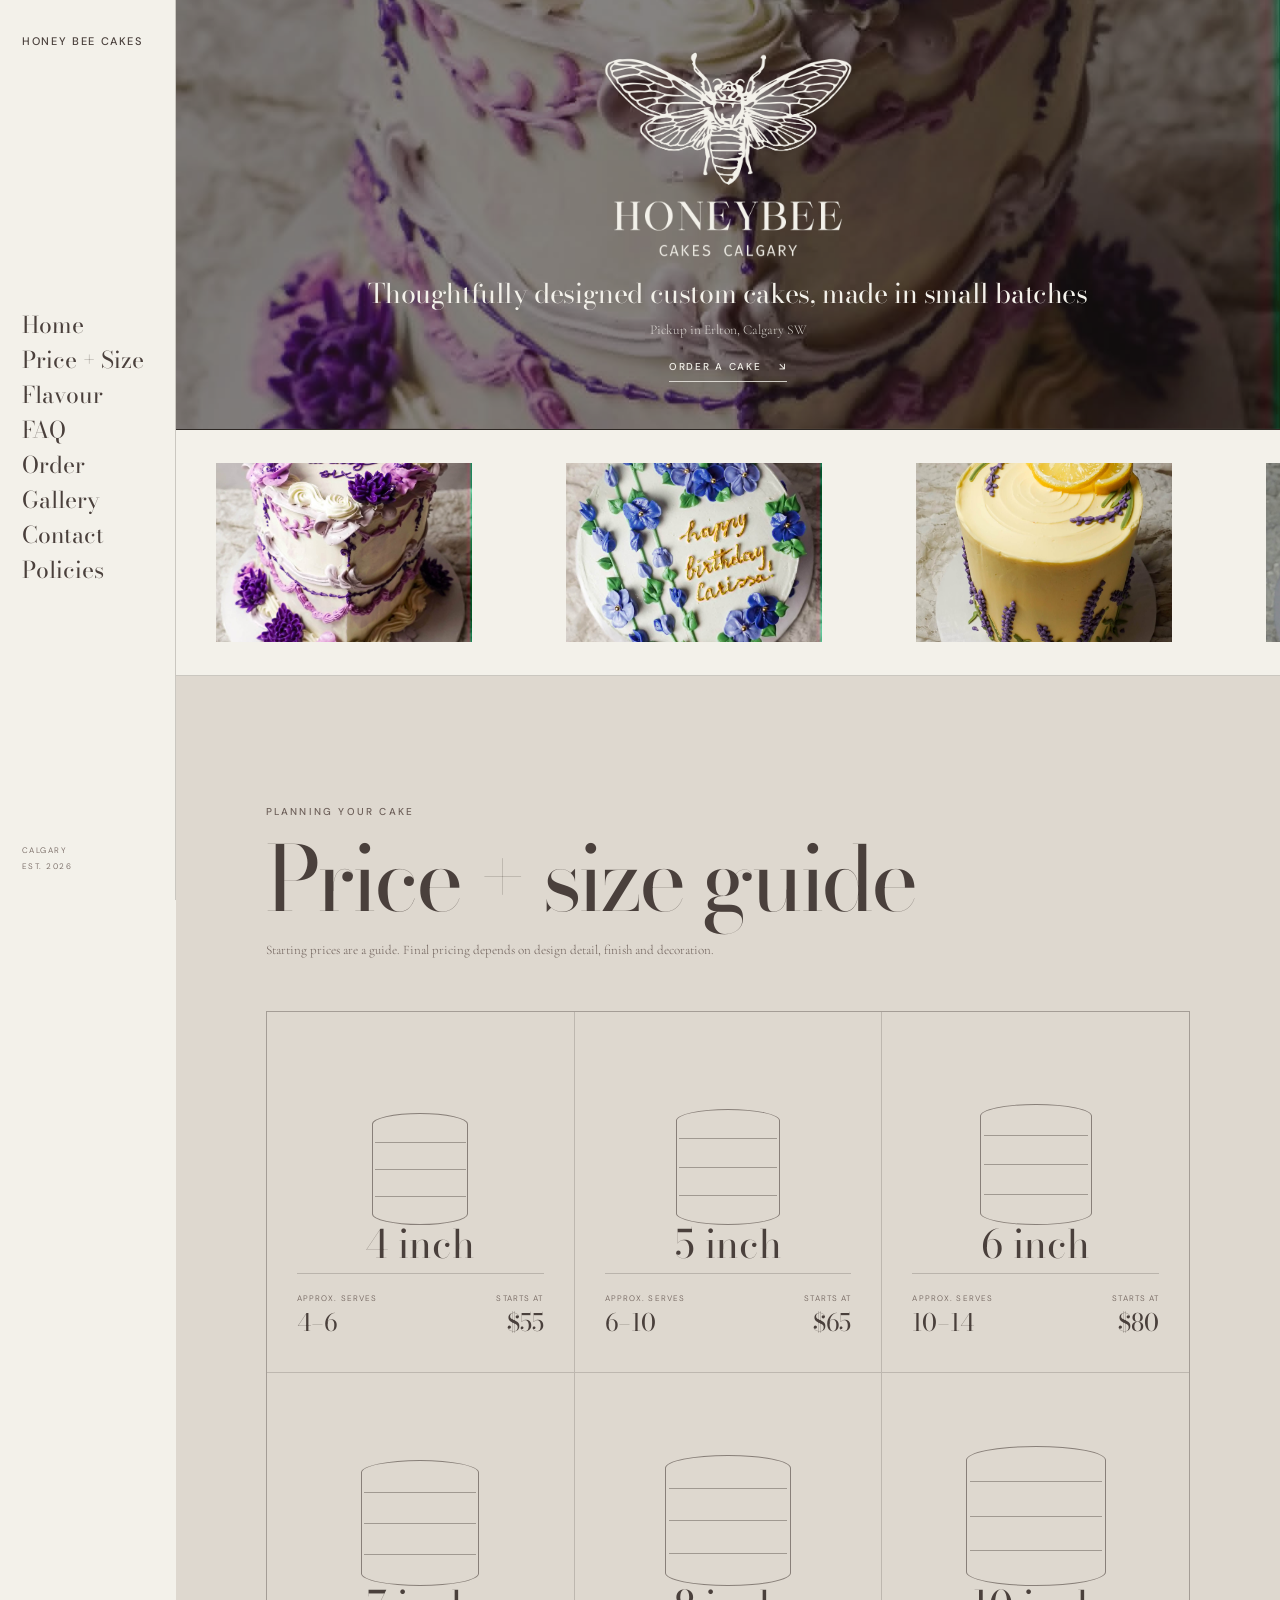
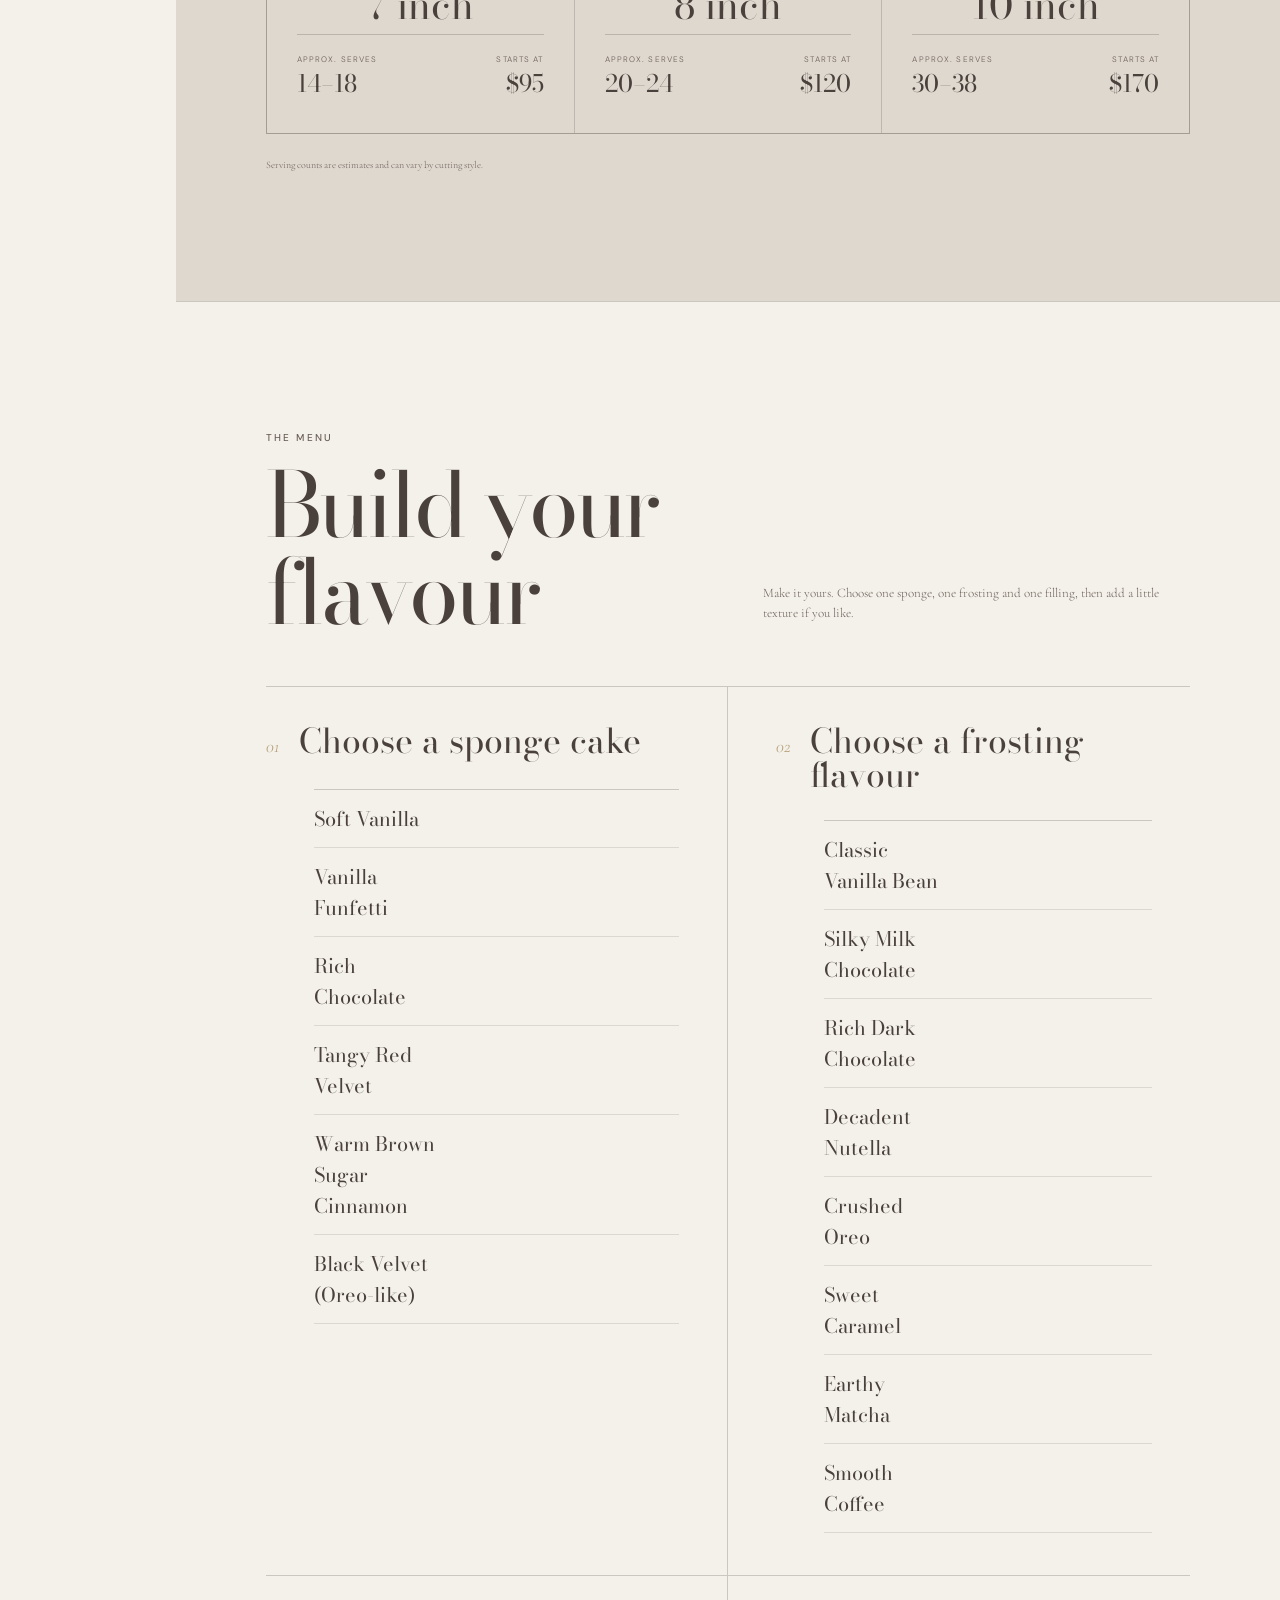
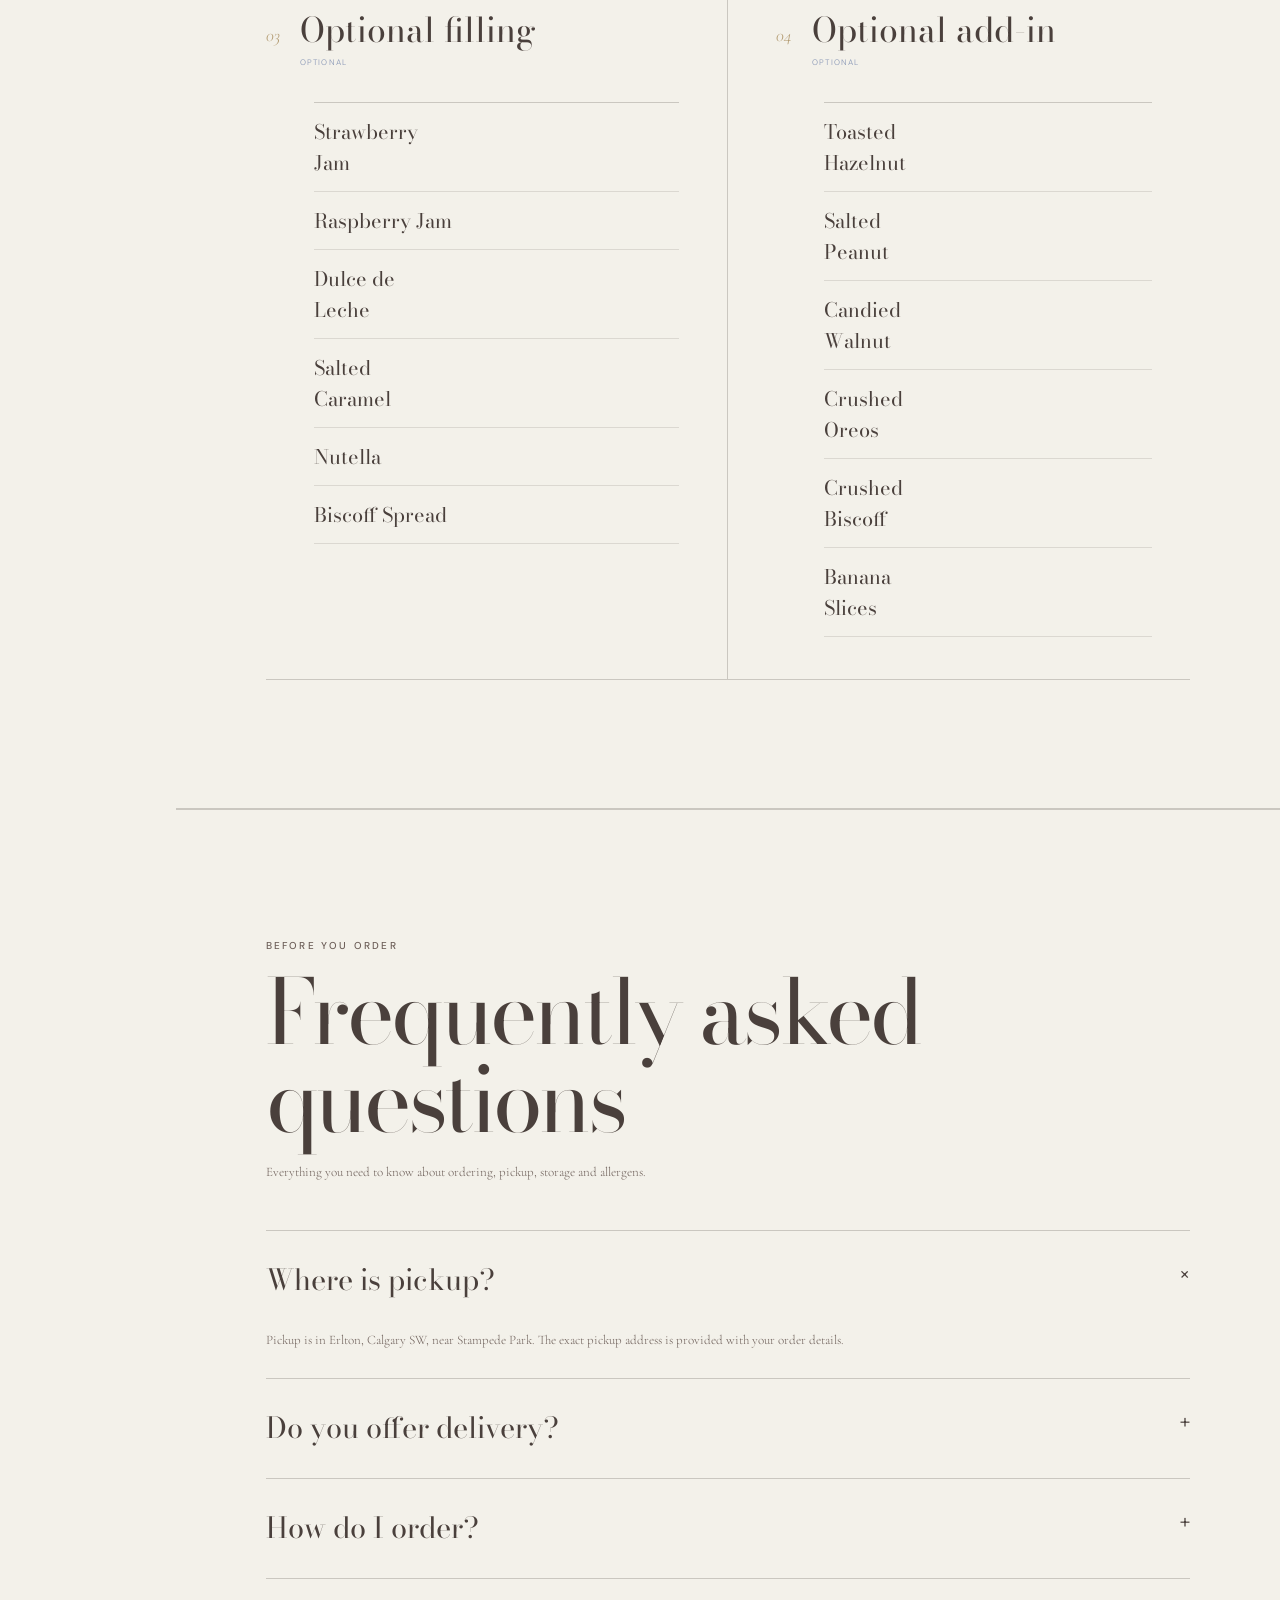
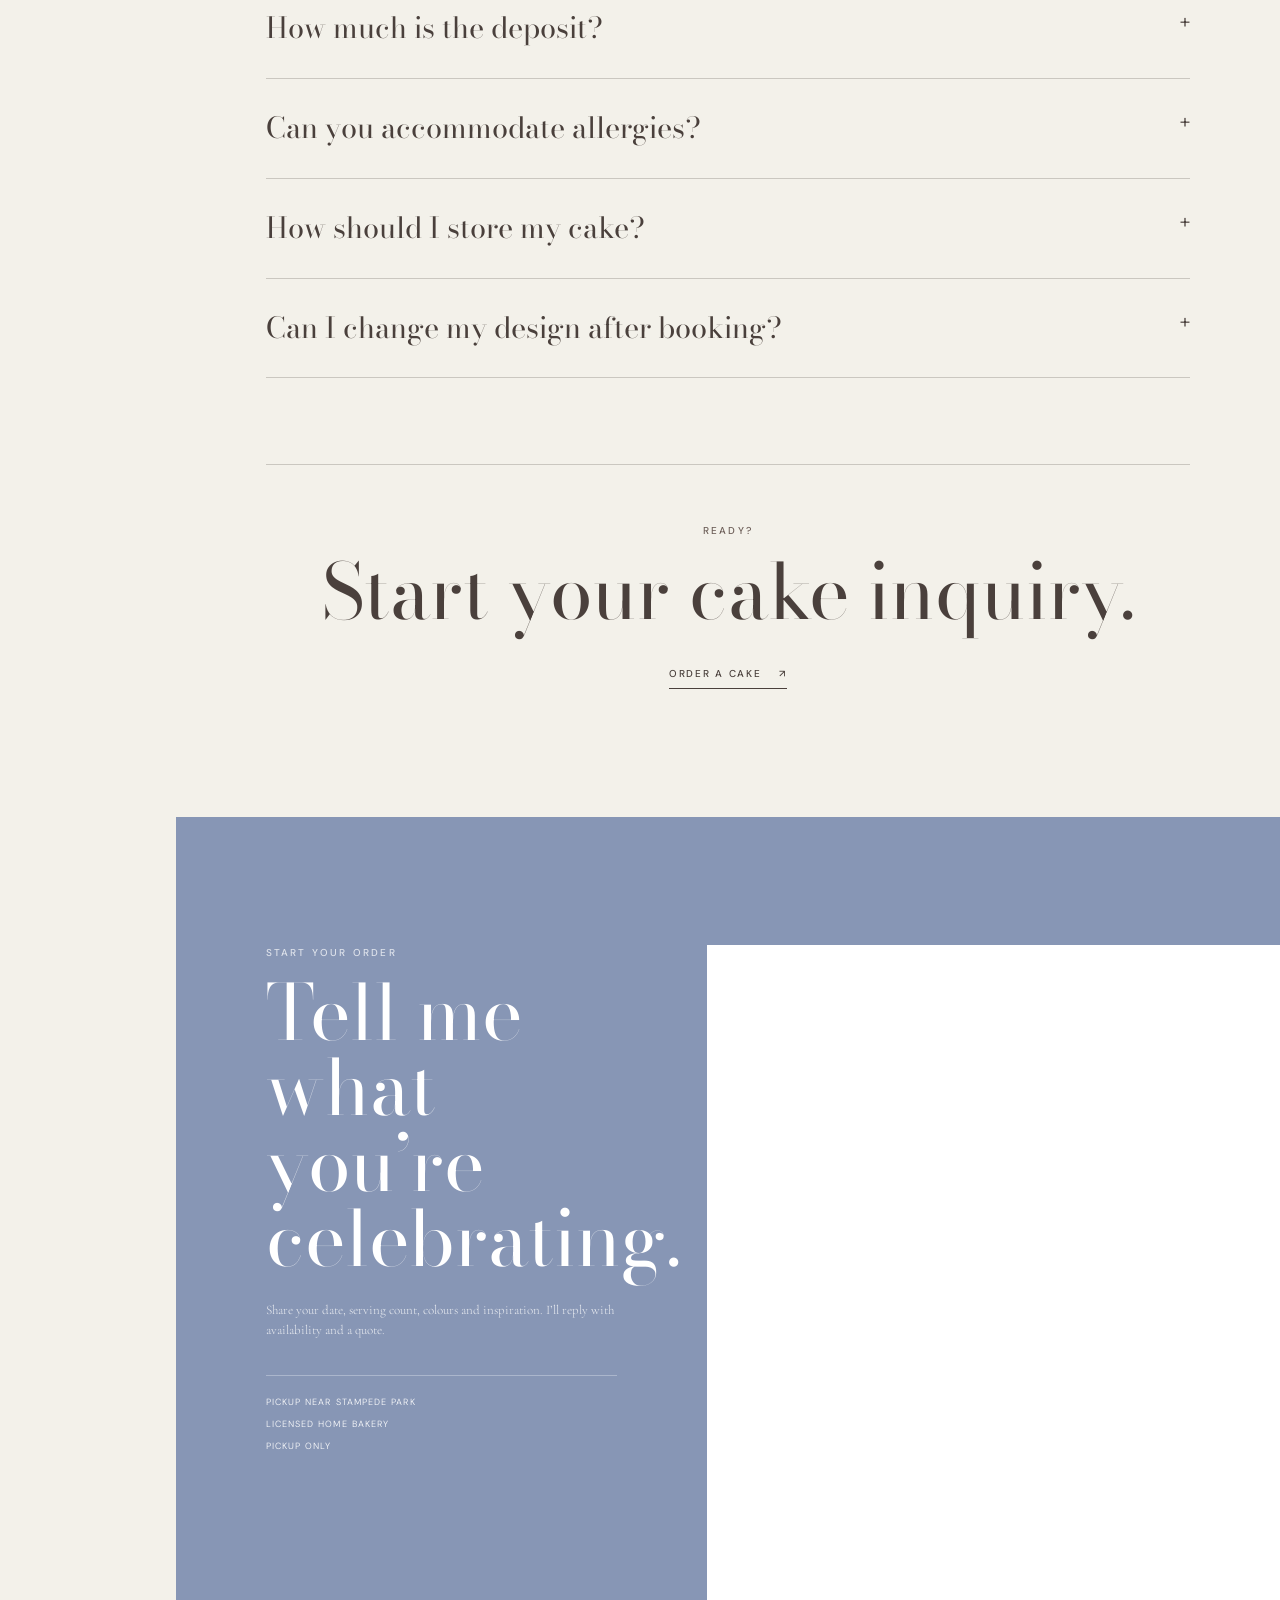
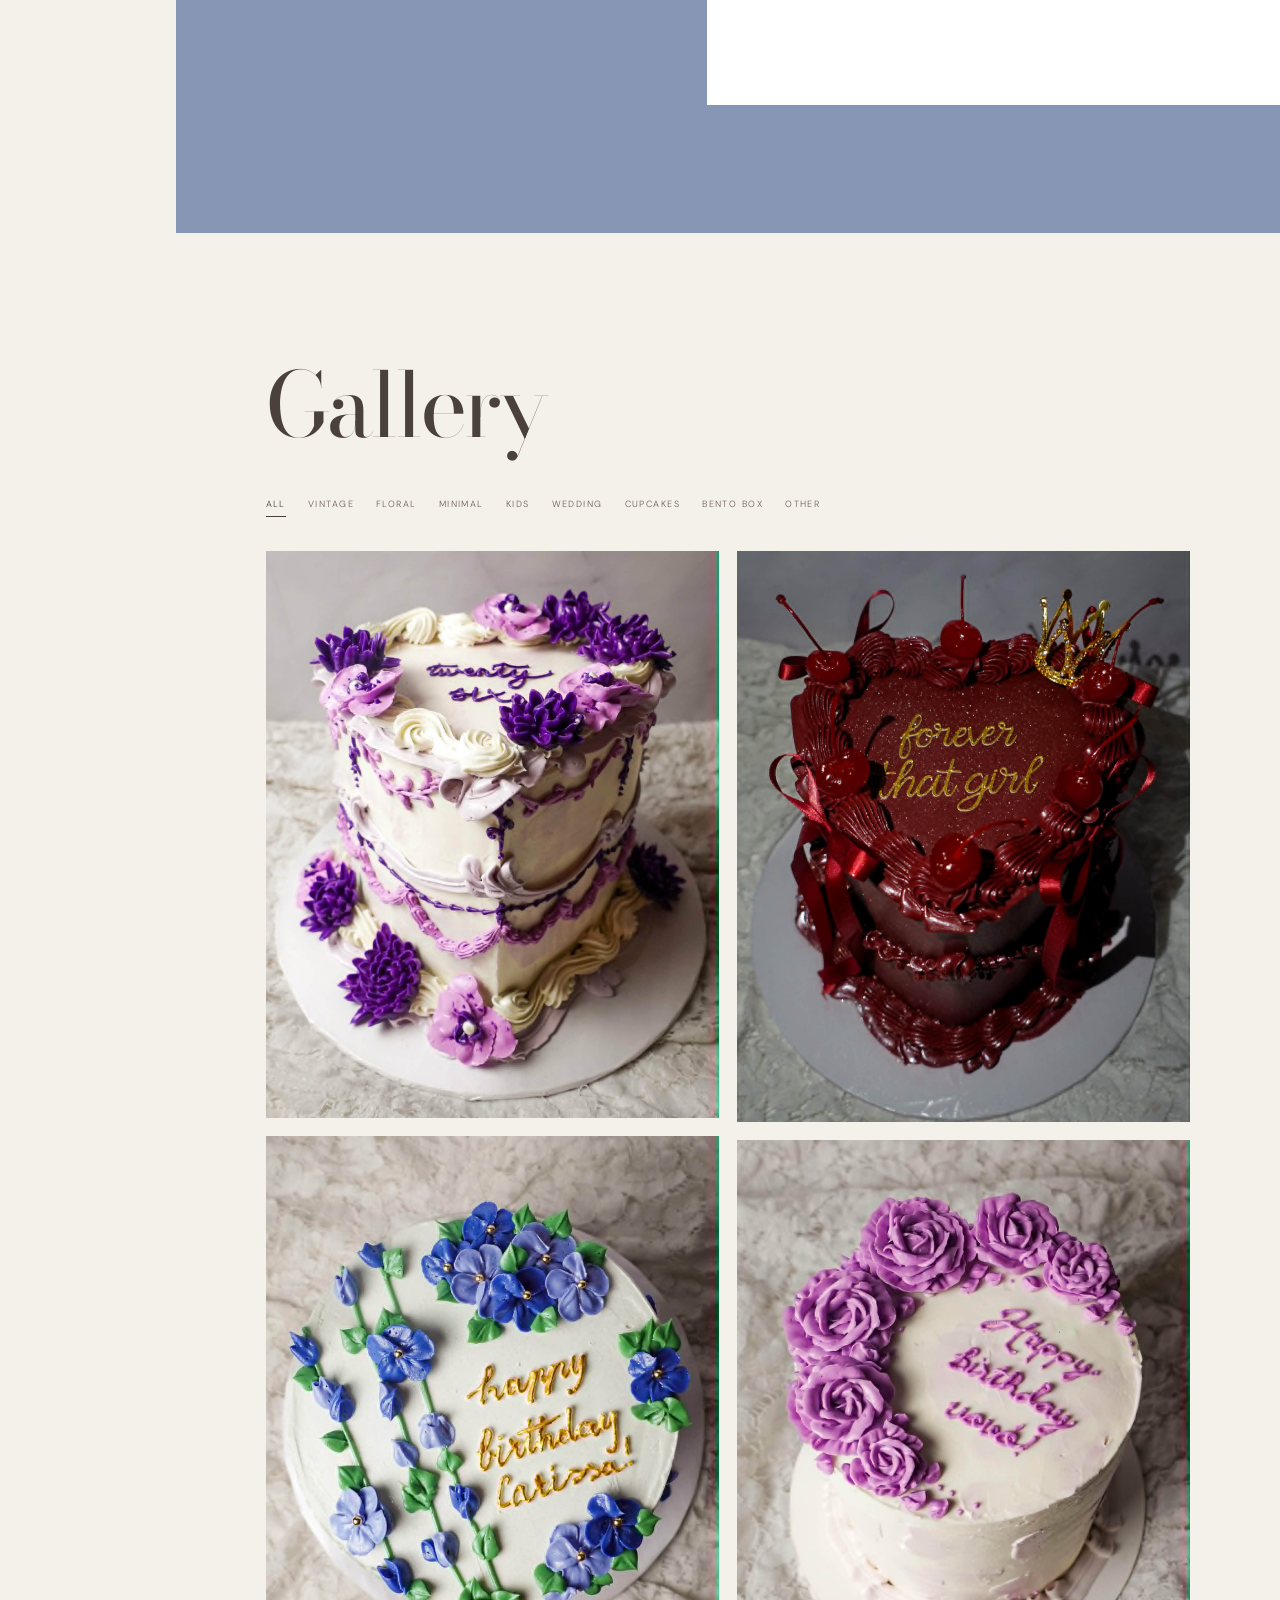
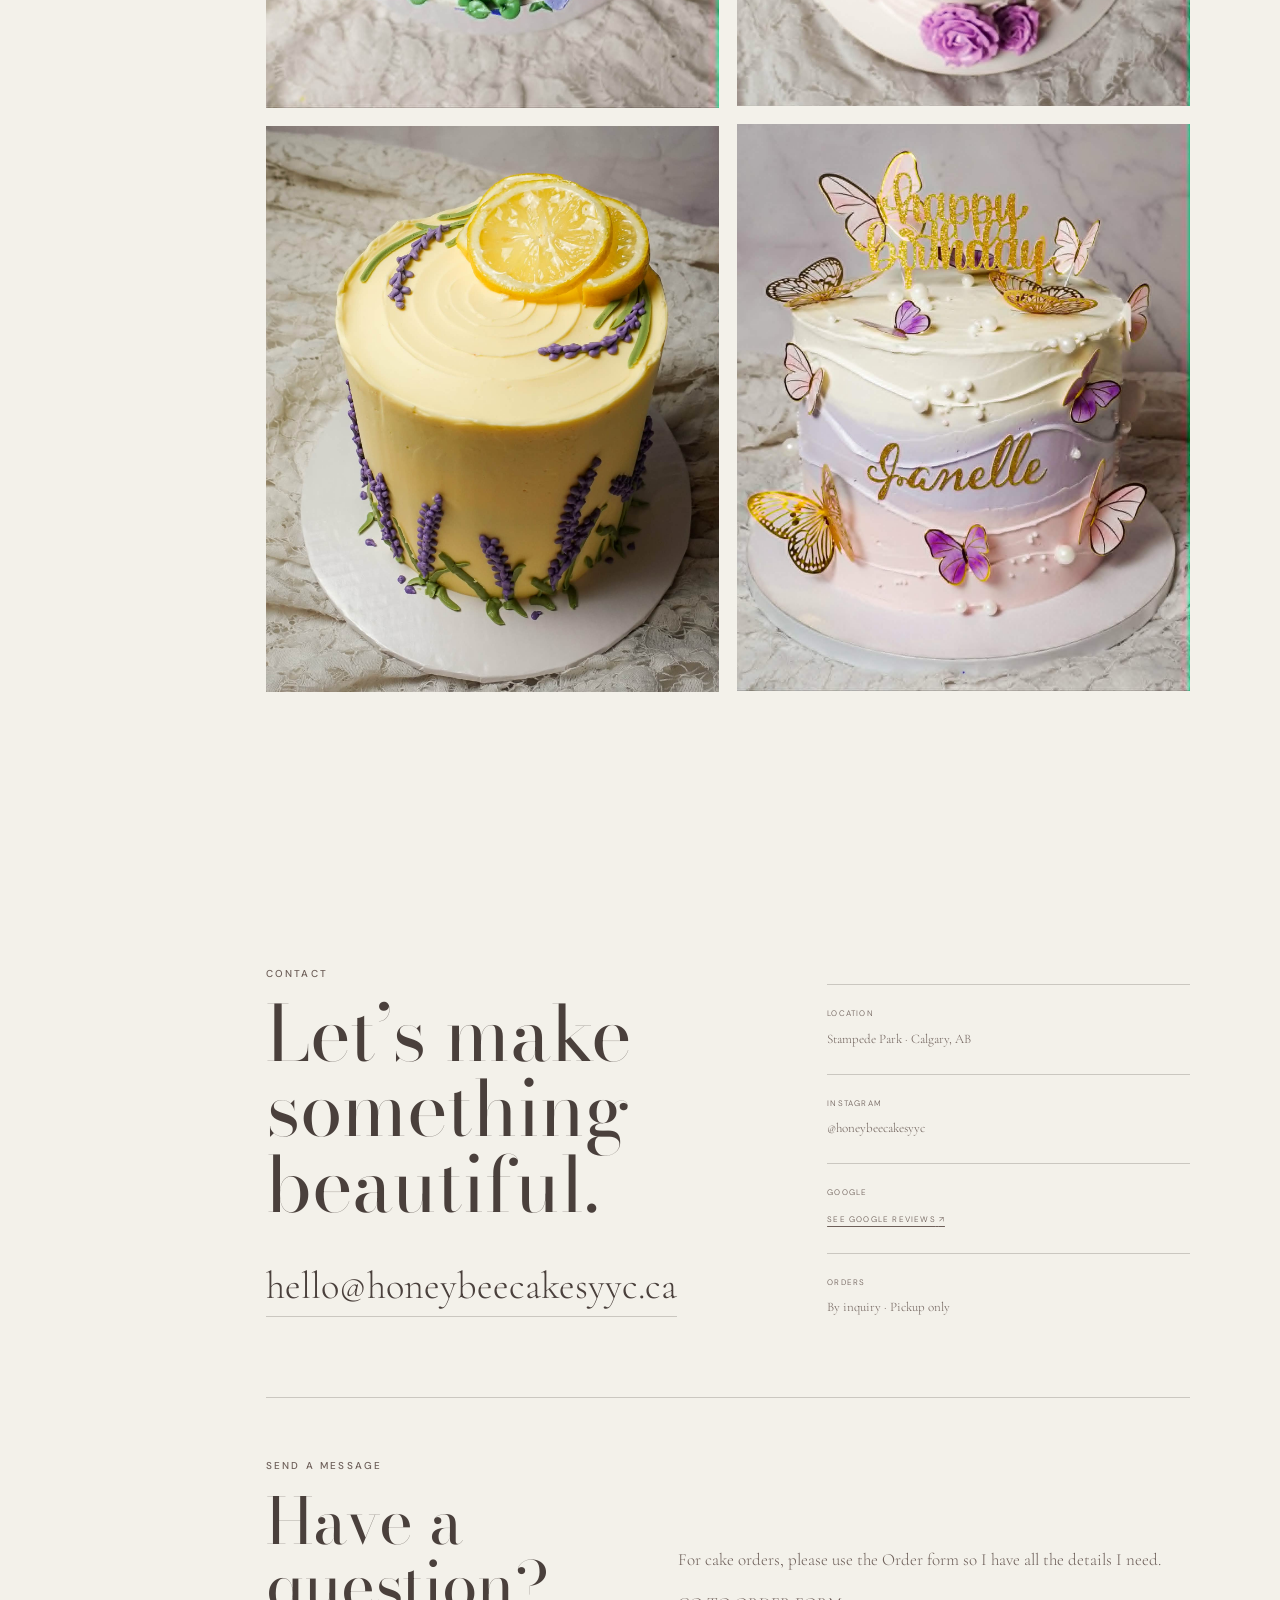
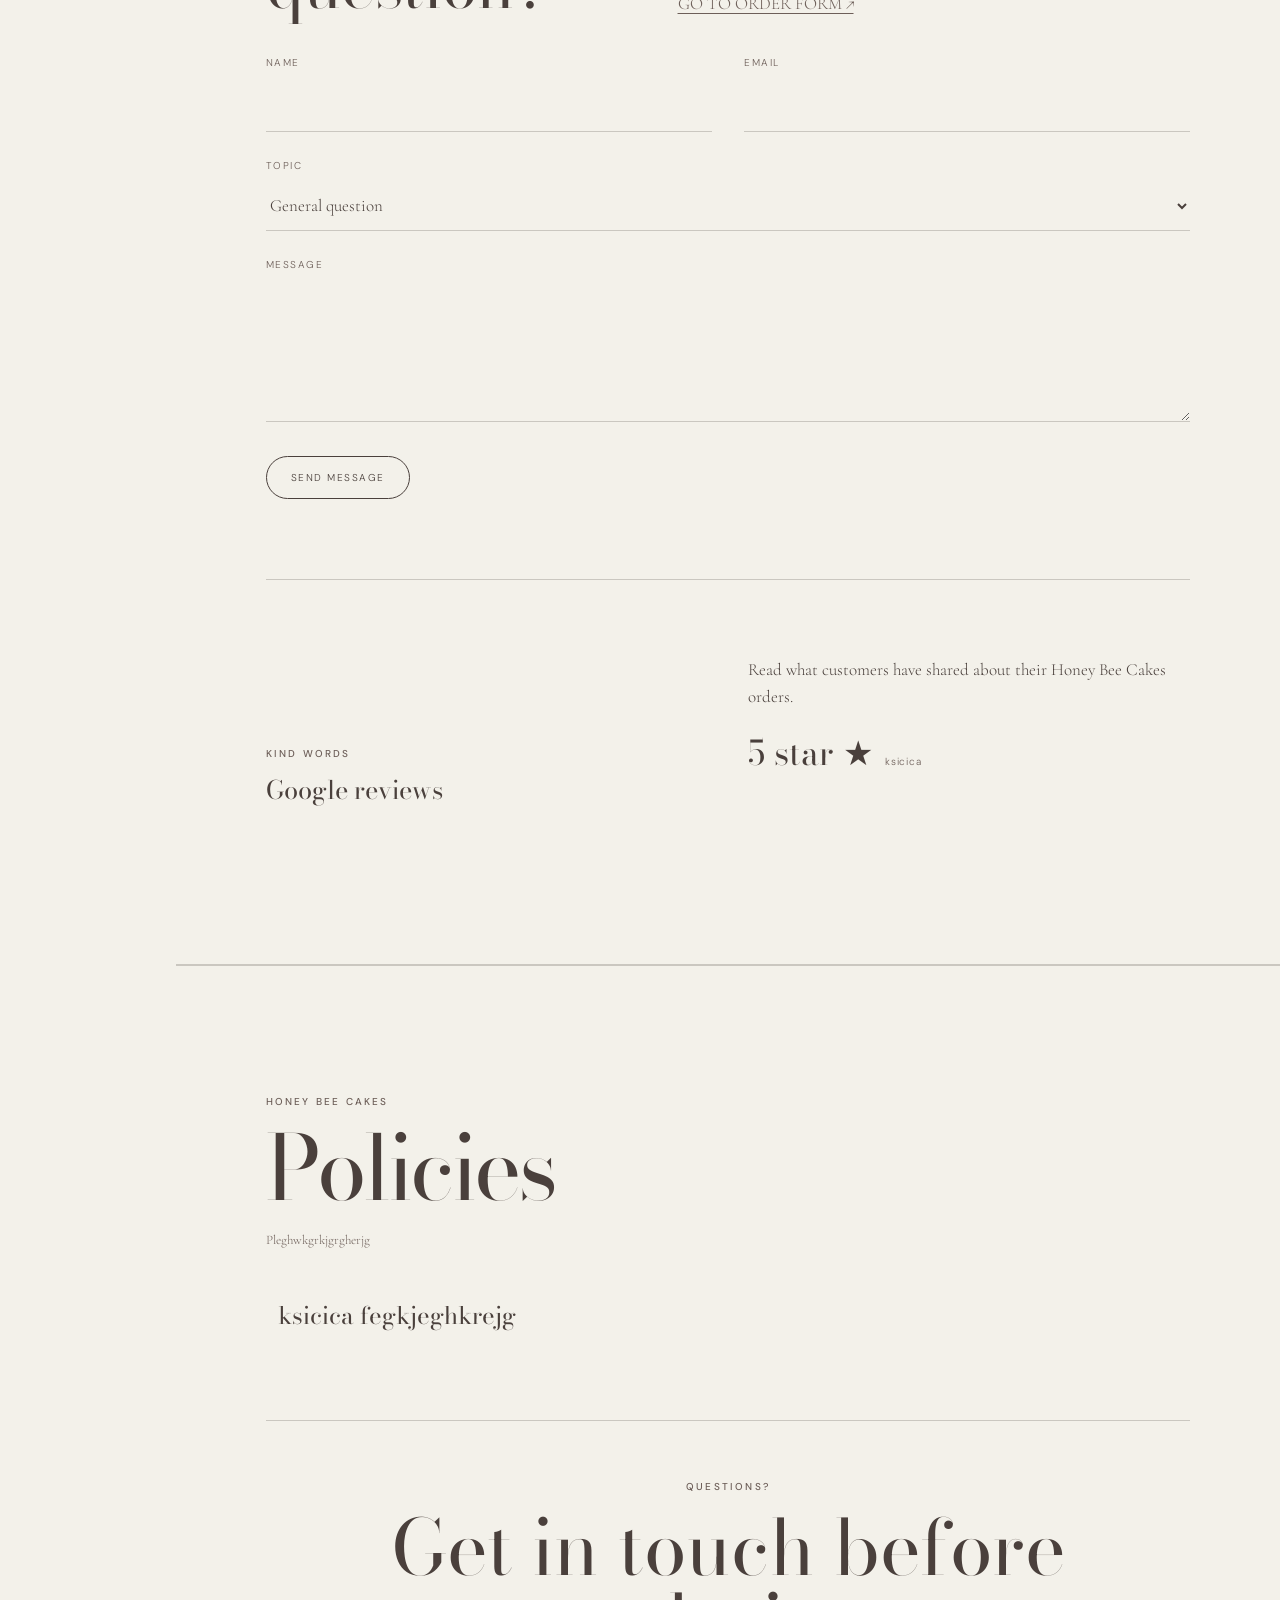
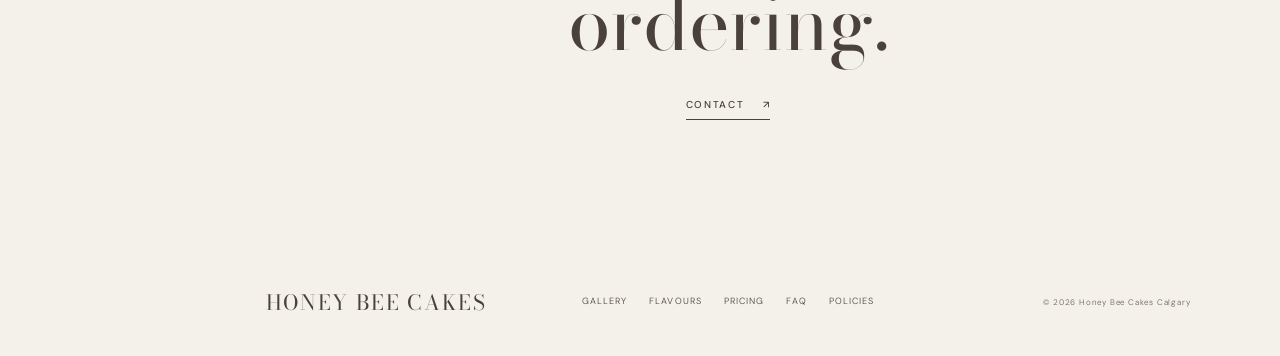
==== commit 9a9f5542: "Add files via upload" ====
--- a/index.html
+++ b/index.html
@@ -1,5 +1,5 @@
 <!doctype html>
-<html lang="en" data-build="HBC_VERIFIED_V5_HERO_ANIM_V1">
+<html lang="en" data-build="HBC_VERIFIED_V5_HOME_FLOW_V2">
 <head>
 <meta charset="utf-8"><meta name="viewport" content="width=device-width,initial-scale=1">
 <meta name="description" content="Honey Bee Cakes — custom cakes in Calgary."><title>Honey Bee Cakes | Calgary Custom Cakes</title>
@@ -443,6 +443,43 @@
 
 
 
+
+/* ===== Featured homepage conveyor ===== */
+.featured-strip {
+  overflow: hidden;
+  background: var(--bg-gallery, var(--paper));
+  border-bottom: 1px solid var(--line);
+  padding: 16px 0;
+}
+.featured-viewport { overflow: hidden; width: 100%; }
+.featured-track {
+  display: flex;
+  width: max-content;
+  will-change: transform;
+  animation: featuredConveyor 42s linear infinite;
+}
+.featured-strip:hover .featured-track { animation-play-state: paused; }
+.featured-group { display: flex; gap: 14px; padding-right: 14px; }
+.featured-item {
+  width: clamp(190px, 20vw, 290px);
+  height: clamp(145px, 14vw, 205px);
+  flex: 0 0 auto;
+  overflow: hidden;
+  cursor: zoom-in;
+  background: #e5e0d6;
+}
+.featured-item img { width: 100%; height: 100%; object-fit: cover; transition: transform .5s ease; }
+.featured-item:hover img { transform: scale(1.025); }
+@keyframes featuredConveyor { from { transform: translateX(0); } to { transform: translateX(-50%); } }
+@media (max-width: 700px) {
+  .featured-strip { padding: 10px 0; }
+  .featured-group { gap: 10px; padding-right: 10px; }
+  .featured-item { width: 170px; height: 128px; }
+}
+@media (prefers-reduced-motion: reduce) {
+  .featured-track { animation: none; overflow-x: auto; }
+}
+
 /* ===== Compact animated photographic hero ===== */
 .hero.hero-cinematic {
   position: relative;
@@ -459,7 +496,10 @@
   inset: 0;
   min-height: 0;
   overflow: hidden;
-  background: #241f1c;
+  background-color: #241f1c;
+  background-image: url("assets/uploads/hero-dummy.png");
+  background-size: cover;
+  background-position: center center;
   z-index: 0;
 }
 .hero.hero-cinematic .hero-image-wrap::after {
@@ -587,19 +627,19 @@
 
 </style>
 </head>
-<body data-build="HBC_VERIFIED_V5_HERO_ANIM_V1">
+<body data-build="HBC_VERIFIED_V5_HOME_FLOW_V2">
 <button id="mobile-menu-text" class="mobile-menu-button" aria-label="Open menu" aria-expanded="false">MENU</button>
 <aside class="side-nav" aria-label="Primary navigation">
   <a class="side-brand" href="#home" aria-label="Honey Bee Cakes home"><span id="brand-name">HONEY BEE CAKES</span></a>
   <nav>
-    <a id="nav-home" href="#home">Home</a><a id="nav-gallery" href="#gallery">Gallery</a><a id="nav-flavours" href="#flavours">Flavours</a>
-    <a id="nav-pricing" href="#pricing">Price + Size</a><a id="nav-faq" href="#faq">FAQ</a><a id="nav-order" href="#order">Order</a>
-    <a id="nav-policies" href="#policies">Policies</a><a id="nav-contact" href="#contact">Contact</a>
+    <a id="nav-home" href="#home">Home</a><a id="nav-pricing" href="#pricing">Price + Size</a><a id="nav-flavours" href="#flavours">Flavour</a>
+    <a id="nav-faq" href="#faq">FAQ</a><a id="nav-order" href="#order">Order</a><a id="nav-gallery" href="#gallery">Gallery</a>
+    <a id="nav-contact" href="#contact">Contact</a><a id="nav-policies" href="#policies">Policies</a>
   </nav>
   <div class="side-meta"><span id="side-meta-1">CALGARY</span><span id="side-meta-2">EST. 2026</span></div>
 </aside>
 <div class="mobile-drawer" aria-hidden="true"><button class="mobile-close" aria-label="Close menu">×</button><a class="mobile-brand" href="#home"><span id="mobile-brand-name">HONEY BEE CAKES</span></a><nav>
-  <a data-nav="home" href="#home">Home</a><a data-nav="gallery" href="#gallery">Gallery</a><a data-nav="flavours" href="#flavours">Flavours</a><a data-nav="pricing" href="#pricing">Price + Size</a><a data-nav="faq" href="#faq">FAQ</a><a data-nav="order" href="#order">Order</a><a data-nav="policies" href="#policies">Policies</a><a data-nav="contact" href="#contact">Contact</a>
+  <a data-nav="home" href="#home">Home</a><a data-nav="pricing" href="#pricing">Price + Size</a><a data-nav="flavours" href="#flavours">Flavour</a><a data-nav="faq" href="#faq">FAQ</a><a data-nav="order" href="#order">Order</a><a data-nav="gallery" href="#gallery">Gallery</a><a data-nav="contact" href="#contact">Contact</a><a data-nav="policies" href="#policies">Policies</a>
 </nav></div>
 <main>
 <section class="hero hero-cinematic" id="home">
@@ -612,14 +652,14 @@
     <a id="hero-cta" class="text-link" href="#order"><span id="hero-cta-text">ORDER A CAKE</span> <span id="hero-cta-arrow">↘</span></a>
   </div>
 </section>
-<section class="intro section-pad reveal"><p id="intro-eyebrow" class="eyebrow">HONEY BEE CAKES</p><h2 id="intro-heading">Custom cakes, thoughtfully designed for beautiful celebrations.</h2><p id="intro-copy">Romantic, design-led cakes with an editorial eye — made to be memorable from the first look to the last slice.</p></section>
-<section class="gallery-section section-pad" id="gallery"><div class="section-heading reveal"><p id="gallery-eyebrow" class="eyebrow"></p><h2 id="gallery-heading">Gallery</h2><p id="gallery-copy"></p></div><div id="gallery-filters" class="gallery-filters reveal" aria-label="Gallery filters"></div><div id="gallery-grid" class="gallery-grid"></div></section>
+<section class="featured-strip" id="featured-work" aria-label="Featured cake designs"><div class="featured-viewport"><div id="featured-track" class="featured-track"></div></div></section>
+<section class="pricing-section section-pad" id="pricing"><div class="section-heading reveal"><p id="pricing-eyebrow" class="eyebrow">PLANNING YOUR CAKE</p><h2 id="pricing-heading">Price + size guide</h2><p id="pricing-intro">Starting prices are a guide. Final pricing depends on design detail, finish and decoration.</p></div><div id="size-grid" class="size-grid"></div><p id="pricing-footnote" class="pricing-footnote">Serving counts are estimates and can vary by cutting style.</p></section>
 <section class="flavours-section section-pad" id="flavours"><div class="section-heading split-heading reveal"><div><p id="flavours-eyebrow" class="eyebrow">THE MENU</p><h2 id="flavours-heading">Build your flavour</h2></div><p id="flavours-copy">Make it yours. Choose one sponge, one frosting and one filling, then add a little texture if you like.</p></div><div id="flavour-grid" class="flavour-grid"></div></section>
-<section class="pricing-section section-pad" id="pricing"><div class="section-heading reveal"><p id="pricing-eyebrow" class="eyebrow">PLANNING YOUR CAKE</p><h2 id="pricing-heading">Price + size guide</h2><p id="pricing-intro">Starting prices are a guide. Final pricing depends on design detail, finish and decoration.</p></div><div id="size-grid" class="size-grid"></div><p id="pricing-footnote" class="pricing-footnote">Serving counts are estimates and can vary by cutting style.</p></section>
 <section class="faq-flow section-pad" id="faq"><div class="section-heading reveal"><p id="faq-eyebrow" class="eyebrow">BEFORE YOU ORDER</p><h2 id="faq-heading">Frequently asked questions</h2><p id="faq-intro">Everything you need to know about ordering, pickup, storage and allergens.</p></div><div id="faq-list" class="faq-list reveal"></div><div class="flow-cta reveal"><p id="faq-cta-eyebrow" class="eyebrow">READY?</p><h3 id="faq-cta-heading">Start your cake inquiry.</h3><a id="faq-order-link" class="text-link" href="#order"><span id="faq-cta-button">ORDER A CAKE</span> <span id="faq-cta-arrow">↗</span></a></div></section>
 <section class="order-section section-pad" id="order"><div class="order-copy reveal"><p id="order-eyebrow" class="eyebrow">START YOUR ORDER</p><h2 id="order-heading">Tell me what you’re celebrating.</h2><p id="order-copy">Share your date, serving count, colours and inspiration. I’ll reply with availability and a quote.</p><div class="order-meta"><span id="order-meta-1">Pickup near Stampede Park</span><span id="order-meta-2">Licensed home bakery</span><span id="order-meta-3">Pickup only</span></div></div><div class="form-shell reveal"><iframe id="youform-frame" title="Honey Bee Cakes order form" loading="lazy" allow="clipboard-write" referrerpolicy="strict-origin-when-cross-origin"></iframe><div id="form-placeholder" class="form-placeholder"><h3 id="form-placeholder-heading">Your Youform goes here</h3><p id="form-placeholder-copy">Paste your Youform embed URL into Website text and it appears here automatically.</p></div></div></section>
+<section class="gallery-section section-pad" id="gallery"><div class="section-heading reveal"><p id="gallery-eyebrow" class="eyebrow"></p><h2 id="gallery-heading">Gallery</h2><p id="gallery-copy"></p></div><div id="gallery-filters" class="gallery-filters reveal" aria-label="Gallery filters"></div><div id="gallery-grid" class="gallery-grid"></div></section>
+<section class="contact-section section-pad" id="contact"><div class="contact-top"><div class="contact-main reveal"><p id="contact-eyebrow" class="eyebrow">CONTACT</p><h2 id="contact-heading">Let’s make something beautiful.</h2><a id="contact-email" class="contact-email" href="mailto:hello@honeybeecakesyyc.ca">hello@honeybeecakesyyc.ca</a></div><div class="contact-details reveal"><div><span id="contact-location-label">LOCATION</span><p id="contact-location">Stampede Park · Calgary, AB</p></div><div><span id="contact-instagram-label">INSTAGRAM</span><p><a id="instagram-link" href="#">@honeybeecakesyyc</a></p></div><div><span id="contact-google-label">GOOGLE</span><p class="contact-google-line"><a id="google-reviews-link" href="https://share.google/7Y7cGbQnAvDyhmbJb" target="_blank" rel="noopener"><span id="reviews-button-text">SEE GOOGLE REVIEWS</span> <span id="reviews-button-arrow">↗</span></a></p></div><div><span id="contact-orders-label">ORDERS</span><p id="contact-orders">By inquiry · Pickup only</p></div></div></div><div class="contact-form-wrap reveal" id="contact-form-wrap"><div class="contact-form-head"><div><p id="contact-form-eyebrow" class="eyebrow">SEND A MESSAGE</p><h3 id="contact-form-heading">Have a question?</h3></div><div class="contact-form-note"><p id="contact-form-note">For cake orders, please use the Order form so I have all the details I need.</p><a id="contact-form-order-link" href="#order">GO TO ORDER FORM ↗</a></div></div><form id="contact-form" class="contact-form" action="https://formspree.io/f/xyeyqpjn" method="POST"><div class="contact-field"><label id="contact-form-name-label" for="contact-name">Name</label><input id="contact-name" name="name" type="text" autocomplete="name" required></div><div class="contact-field"><label id="contact-form-email-label" for="contact-form-email">Email</label><input id="contact-form-email" name="email" type="email" autocomplete="email" required></div><div class="contact-field full"><label id="contact-form-topic-label" for="contact-topic">Topic</label><select id="contact-topic" name="topic" required><option value="General question">General question</option><option value="Existing order">Existing order</option><option value="Collaboration">Collaboration</option><option value="Other">Other</option></select></div><div class="contact-field full"><label id="contact-form-message-label" for="contact-message">Message</label><textarea id="contact-message" name="message" required></textarea></div><input type="hidden" name="_subject" value="Honey Bee Cakes website message"><div class="contact-form-actions"><button id="contact-form-submit" class="contact-submit" type="submit">SEND MESSAGE</button><p id="contact-form-status" class="contact-form-status" role="status" aria-live="polite"></p></div></form></div><div class="contact-reviews"><div class="contact-reviews-head reveal"><div><p id="contact-reviews-eyebrow" class="eyebrow">KIND WORDS</p><h2 id="contact-reviews-heading">Google reviews</h2></div><div><p id="contact-reviews-copy">Read what customers have shared about their Honey Bee Cakes orders.</p><div id="reviews-summary" class="reviews-summary" hidden><strong id="reviews-rating"></strong><span id="reviews-count"></span></div></div></div><div id="contact-reviews-grid" class="contact-reviews-grid"></div></div></section>
 <section class="policies-flow section-pad" id="policies"><div class="section-heading reveal"><p id="policies-eyebrow" class="eyebrow">HONEY BEE CAKES</p><h2 id="policies-title">Policies</h2><p id="policies-intro">Please review these policies before placing your order.</p></div><div id="policies-body" class="policies-body reveal"></div><div class="flow-cta reveal"><p id="policies-cta-eyebrow" class="eyebrow">QUESTIONS?</p><h3 id="policies-cta-heading">Get in touch before ordering.</h3><a id="policies-contact-link" class="text-link" href="#contact"><span id="policies-cta-button">CONTACT</span> <span id="policies-cta-arrow">↗</span></a></div></section>
-<section class="contact-section section-pad" id="contact"><div class="contact-top"><div class="contact-main reveal"><p id="contact-eyebrow" class="eyebrow">CONTACT</p><h2 id="contact-heading">Let’s make something beautiful.</h2><a id="contact-email" class="contact-email" href="mailto:hello@honeybeecakesyyc.ca">hello@honeybeecakesyyc.ca</a></div><div class="contact-details reveal"><div><span id="contact-location-label">LOCATION</span><p id="contact-location">Stampede Park · Calgary, AB</p></div><div><span id="contact-instagram-label">INSTAGRAM</span><p><a id="instagram-link" href="#">@honeybeecakesyyc</a></p></div><div><span id="contact-google-label">GOOGLE</span><p class="contact-google-line"><a id="google-reviews-link" href="https://share.google/7Y7cGbQnAvDyhmbJb" target="_blank" rel="noopener"><span id="reviews-button-text">SEE GOOGLE REVIEWS</span> <span id="reviews-button-arrow">↗</span></a></p></div><div><span id="contact-orders-label">ORDERS</span><p id="contact-orders">By inquiry · Pickup only</p></div></div></div><div class="contact-form-wrap reveal" id="contact-form-wrap"><div class="contact-form-head"><div><p id="contact-form-eyebrow" class="eyebrow">SEND A MESSAGE</p><h3 id="contact-form-heading">Have a question?</h3></div><div class="contact-form-note"><p id="contact-form-note">For cake orders, please use the Order form so I have all the details I need.</p><a id="contact-form-order-link" href="#order">GO TO ORDER FORM ↗</a></div></div><form id="contact-form" class="contact-form" action="https://formspree.io/f/xyeyqpjn" method="POST"><div class="contact-field"><label id="contact-form-name-label" for="contact-name">Name</label><input id="contact-name" name="name" type="text" autocomplete="name" required></div><div class="contact-field"><label id="contact-form-email-label" for="contact-form-email">Email</label><input id="contact-form-email" name="email" type="email" autocomplete="email" required></div><div class="contact-field full"><label id="contact-form-topic-label" for="contact-topic">Topic</label><select id="contact-topic" name="topic" required><option value="General question">General question</option><option value="Existing order">Existing order</option><option value="Collaboration">Collaboration</option><option value="Other">Other</option></select></div><div class="contact-field full"><label id="contact-form-message-label" for="contact-message">Message</label><textarea id="contact-message" name="message" required></textarea></div><input type="hidden" name="_subject" value="Honey Bee Cakes website message"><div class="contact-form-actions"><button id="contact-form-submit" class="contact-submit" type="submit">SEND MESSAGE</button><p id="contact-form-status" class="contact-form-status" role="status" aria-live="polite"></p></div></form></div><div class="contact-reviews"><div class="contact-reviews-head reveal"><div><p id="contact-reviews-eyebrow" class="eyebrow">KIND WORDS</p><h2 id="contact-reviews-heading">Google reviews</h2></div><div><p id="contact-reviews-copy">Read what customers have shared about their Honey Bee Cakes orders.</p><div id="reviews-summary" class="reviews-summary" hidden><strong id="reviews-rating"></strong><span id="reviews-count"></span></div></div></div><div id="contact-reviews-grid" class="contact-reviews-grid"></div></div></section>
 <footer><div id="footer-brand" class="footer-mark">HONEY BEE CAKES</div><div class="footer-links"><a id="footer-gallery" href="#gallery">Gallery</a><a id="footer-flavours" href="#flavours">Flavours</a><a id="footer-pricing" href="#pricing">Pricing</a><a id="footer-faq" href="#faq">FAQ</a><a id="footer-policies" href="#policies">Policies</a></div><div id="footer-copyright" class="footer-small">© 2026 Honey Bee Cakes Calgary</div></footer>
 </main>
 <dialog id="lightbox" class="lightbox"><button class="lightbox-close" aria-label="Close image">×</button><img id="lightbox-image" alt=""><div class="lightbox-caption"><span id="lightbox-title"></span><span id="lightbox-category"></span></div></dialog>
@@ -674,9 +714,10 @@
 }
 
 function navValues(site={}){
+  const flavourLabel = !site.nav_flavours || site.nav_flavours === 'Flavours' ? 'Flavour' : site.nav_flavours;
   return {
-    home: site.nav_home || 'Home', gallery: site.nav_gallery || 'Gallery', reviews: site.nav_reviews || 'Reviews', flavours: site.nav_flavours || 'Flavours',
-    pricing: site.nav_pricing || 'Price + Size', order: site.nav_order || 'Order', contact: site.nav_contact || 'Contact', policies: site.nav_policies || 'Policies', faq: site.nav_faq || 'FAQ'
+    home: site.nav_home || 'Home', pricing: site.nav_pricing || 'Price + Size', flavours: flavourLabel, faq: site.nav_faq || 'FAQ',
+    order: site.nav_order || 'Order', gallery: site.nav_gallery || 'Gallery', contact: site.nav_contact || 'Contact', policies: site.nav_policies || 'Policies', reviews: site.nav_reviews || 'Reviews'
   };
 }
 
@@ -701,7 +742,6 @@
   setOptionalText('#hero-eyebrow',site.hero_eyebrow,''); setText('#hero-heading',site.hero_heading,'Cakes designed to feel as special as the celebration.');
   setOptionalText('#hero-subheading',site.hero_subheading,'Thoughtfully designed custom cakes, made in small batches for Calgary celebrations.');
   setText('#hero-cta-text',site.hero_cta,'ORDER A CAKE'); setText('#hero-cta-arrow',site.hero_cta_arrow,'↘');
-  setOptionalText('#intro-eyebrow',site.intro_eyebrow,'HONEY BEE CAKES'); setText('#intro-heading',site.intro_heading,'Custom cakes, thoughtfully designed for beautiful celebrations.'); setOptionalText('#intro-copy',site.intro_copy,'Romantic, design-led cakes with an editorial eye — made to be memorable from the first look to the last slice.');
   setOptionalText('#gallery-eyebrow',site.gallery_eyebrow,''); setText('#gallery-heading',site.gallery_heading,'Gallery'); setOptionalText('#gallery-copy',site.gallery_copy,'');
   setOptionalText('#reviews-eyebrow',site.reviews_eyebrow,'KIND WORDS'); setText('#reviews-heading',site.reviews_heading,'Google reviews'); setOptionalText('#reviews-copy',site.reviews_copy,'Read what customers have shared about their Honey Bee Cakes orders.'); setText('#reviews-button-text',site.reviews_button_text,'SEE ALL GOOGLE REVIEWS'); setText('#reviews-button-arrow',site.reviews_button_arrow,'↗');
   setOptionalText('#flavours-eyebrow',site.flavours_eyebrow,'THE MENU'); setText('#flavours-heading',site.flavours_heading,'Build your flavour'); setOptionalText('#flavours-copy',site.flavours_copy,'Make it yours. Choose one sponge, one frosting and one filling, then add a little texture if you like.');
@@ -715,8 +755,8 @@
   setOptionalText('#faq-cta-eyebrow',site.faq_cta_eyebrow,'READY?'); setText('#faq-cta-heading',site.faq_cta_heading,'Start your cake inquiry.'); setText('#faq-cta-button',site.faq_cta_button,'ORDER A CAKE'); if(qs('#faq-cta-arrow')) setText('#faq-cta-arrow',site.faq_cta_arrow,'↗');
   setOptionalText('#policies-eyebrow',site.policies_eyebrow,'HONEY BEE CAKES'); setOptionalText('#policies-cta-eyebrow',site.policies_cta_eyebrow,'QUESTIONS?'); setText('#policies-cta-heading',site.policies_cta_heading,'Get in touch before ordering.'); setText('#policies-cta-button',site.policies_cta_button,'CONTACT'); if(qs('#policies-cta-arrow')) setText('#policies-cta-arrow',site.policies_cta_arrow,'↗');
 
-  if(qs('#site-logo')) { qs('#site-logo').src=assetUrl(site.hero_overlay_logo||'assets/uploads/hero-logo-light.png'); qs('#site-logo').alt=site.hero_overlay_logo_alt||'Honey Bee Cakes Calgary'; }
-  if(qs('#hero-image')) { qs('#hero-image').src=assetUrl(site.hero_image||'assets/uploads/hero-dummy.png'); qs('#hero-image').alt=site.hero_image_alt||'Honey Bee Cakes featured cake'; }
+  if(qs('#site-logo')) { const logo=qs('#site-logo'); logo.src=assetUrl(site.hero_overlay_logo||'assets/uploads/hero-logo-light.png'); logo.alt=site.hero_overlay_logo_alt||'Honey Bee Cakes Calgary'; logo.onerror=()=>{ logo.onerror=null; logo.src=assetUrl('assets/uploads/hero-logo-light.png'); }; }
+  if(qs('#hero-image')) { const hero=qs('#hero-image'); const fallback=assetUrl('assets/uploads/hero-dummy.png'); hero.src=assetUrl(site.hero_image||'assets/uploads/hero-dummy.png'); hero.alt=site.hero_image_alt||'Honey Bee Cakes featured cake'; hero.onerror=()=>{ if(hero.src!==new URL(fallback,location.href).href){ hero.onerror=null; hero.src=fallback; } }; }
   if(site.email && qs('#contact-email')) { qs('#contact-email').textContent=site.email; qs('#contact-email').href=`mailto:${site.email}`; }
   if(site.location && qs('#contact-location')) qs('#contact-location').textContent=site.location;
   if(qs('#instagram-link')) { if(site.instagram_url) qs('#instagram-link').href=site.instagram_url; qs('#instagram-link').textContent=site.instagram_handle||'@honeybeecakesyyc'; }
@@ -736,6 +776,17 @@
 }
 
 const DEFAULT_CATEGORIES=['Vintage','Floral','Minimal','Kids','Wedding','Cupcakes','Bento Box','Other'];
+function renderFeatured(items=[]){
+  const track=qs('#featured-track'); if(!track) return;
+  const marked=items.filter(item=>item && item.featured_home===true);
+  const chosen=[...marked];
+  for(const item of items){ if(chosen.length>=10) break; if(!chosen.includes(item)) chosen.push(item); }
+  const list=chosen.slice(0,10).filter(item=>item.image);
+  if(!list.length){ qs('#featured-work')?.remove(); return; }
+  const group=()=>`<div class="featured-group">${list.map(item=>`<figure class="featured-item" data-title="${escapeAttr(item.title||'')}" data-category="${escapeAttr(item.category||'')}" data-image="${escapeAttr(assetUrl(item.image||''))}"><img src="${escapeAttr(assetUrl(item.image||''))}" alt="${escapeAttr(item.alt||item.title||'Honey Bee Cakes design')}" loading="lazy" decoding="async"></figure>`).join('')}</div>`;
+  track.innerHTML=group()+group();
+  track.querySelectorAll('.featured-item').forEach(item=>item.addEventListener('click',()=>openLightbox(item)));
+}
 function renderGallery(items=[],site={}){
   const grid=qs('#gallery-grid'), filters=qs('#gallery-filters'); if(!grid||!filters) return;
   const preferred=String(site.gallery_categories||DEFAULT_CATEGORIES.join(',')).split(',').map(x=>x.trim()).filter(Boolean); const extras=[...new Set(items.map(x=>x.category).filter(Boolean))].filter(x=>!preferred.includes(x)); const categories=[site.gallery_all_label||'All',...preferred,...extras]; const allLabel=categories[0];
@@ -801,7 +852,7 @@
     getJSON(DATA.gallery,[]),getJSON(DATA.reviews,{}),getJSON(DATA.flavours,{}),getJSON(DATA.pricing,[]),getJSON(DATA.faq,[]),getJSON(DATA.policies,{})
   ]);
   const site=mergeSite(legacySite,text,design,images);
-  renderSite(site); renderGallery(gallery,site); renderReviews(reviews,site); renderFlavours(flavours); renderPricing(pricing,site); renderFAQ(faq); renderPolicies(policies); initContactForm(site); initReveal();
+  renderSite(site); renderFeatured(gallery); renderGallery(gallery,site); renderReviews(reviews,site); renderFlavours(flavours); renderPricing(pricing,site); renderFAQ(faq); renderPolicies(policies); initContactForm(site); initReveal();
 })();
 
 </script>
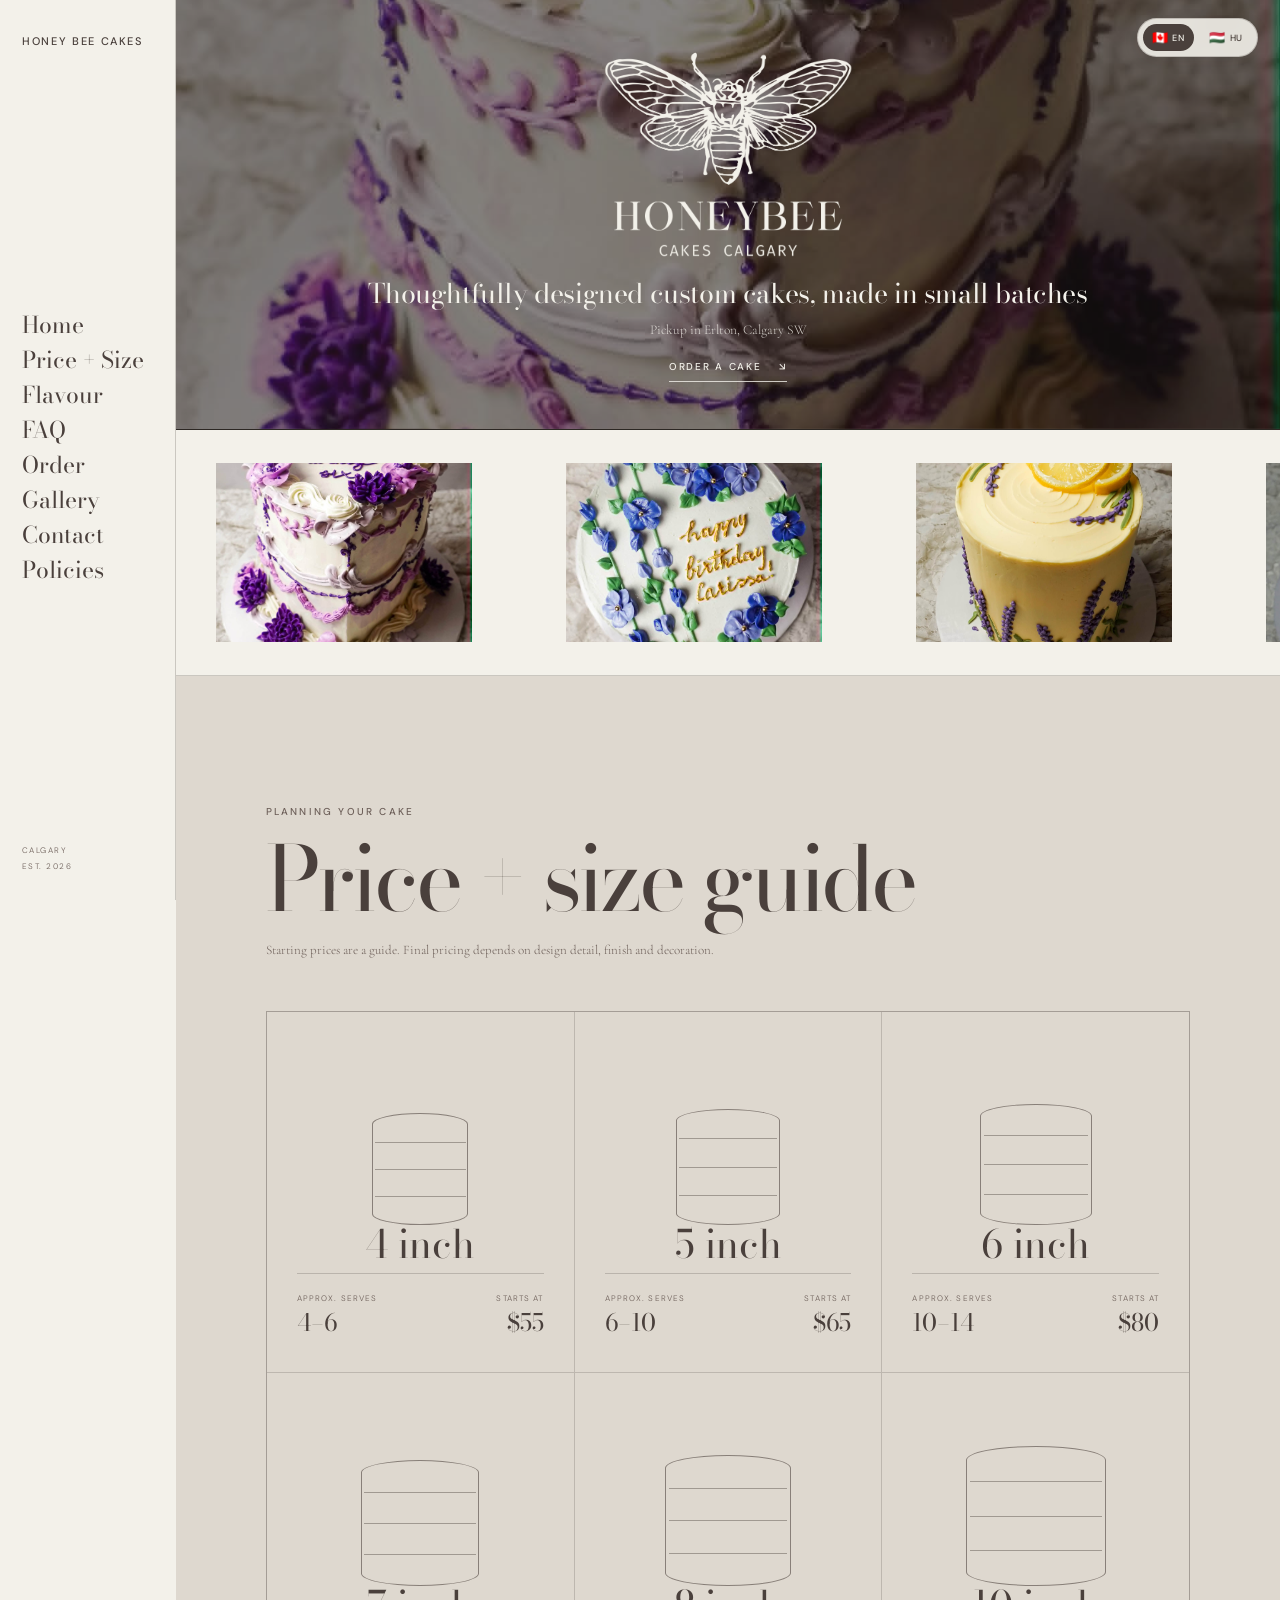
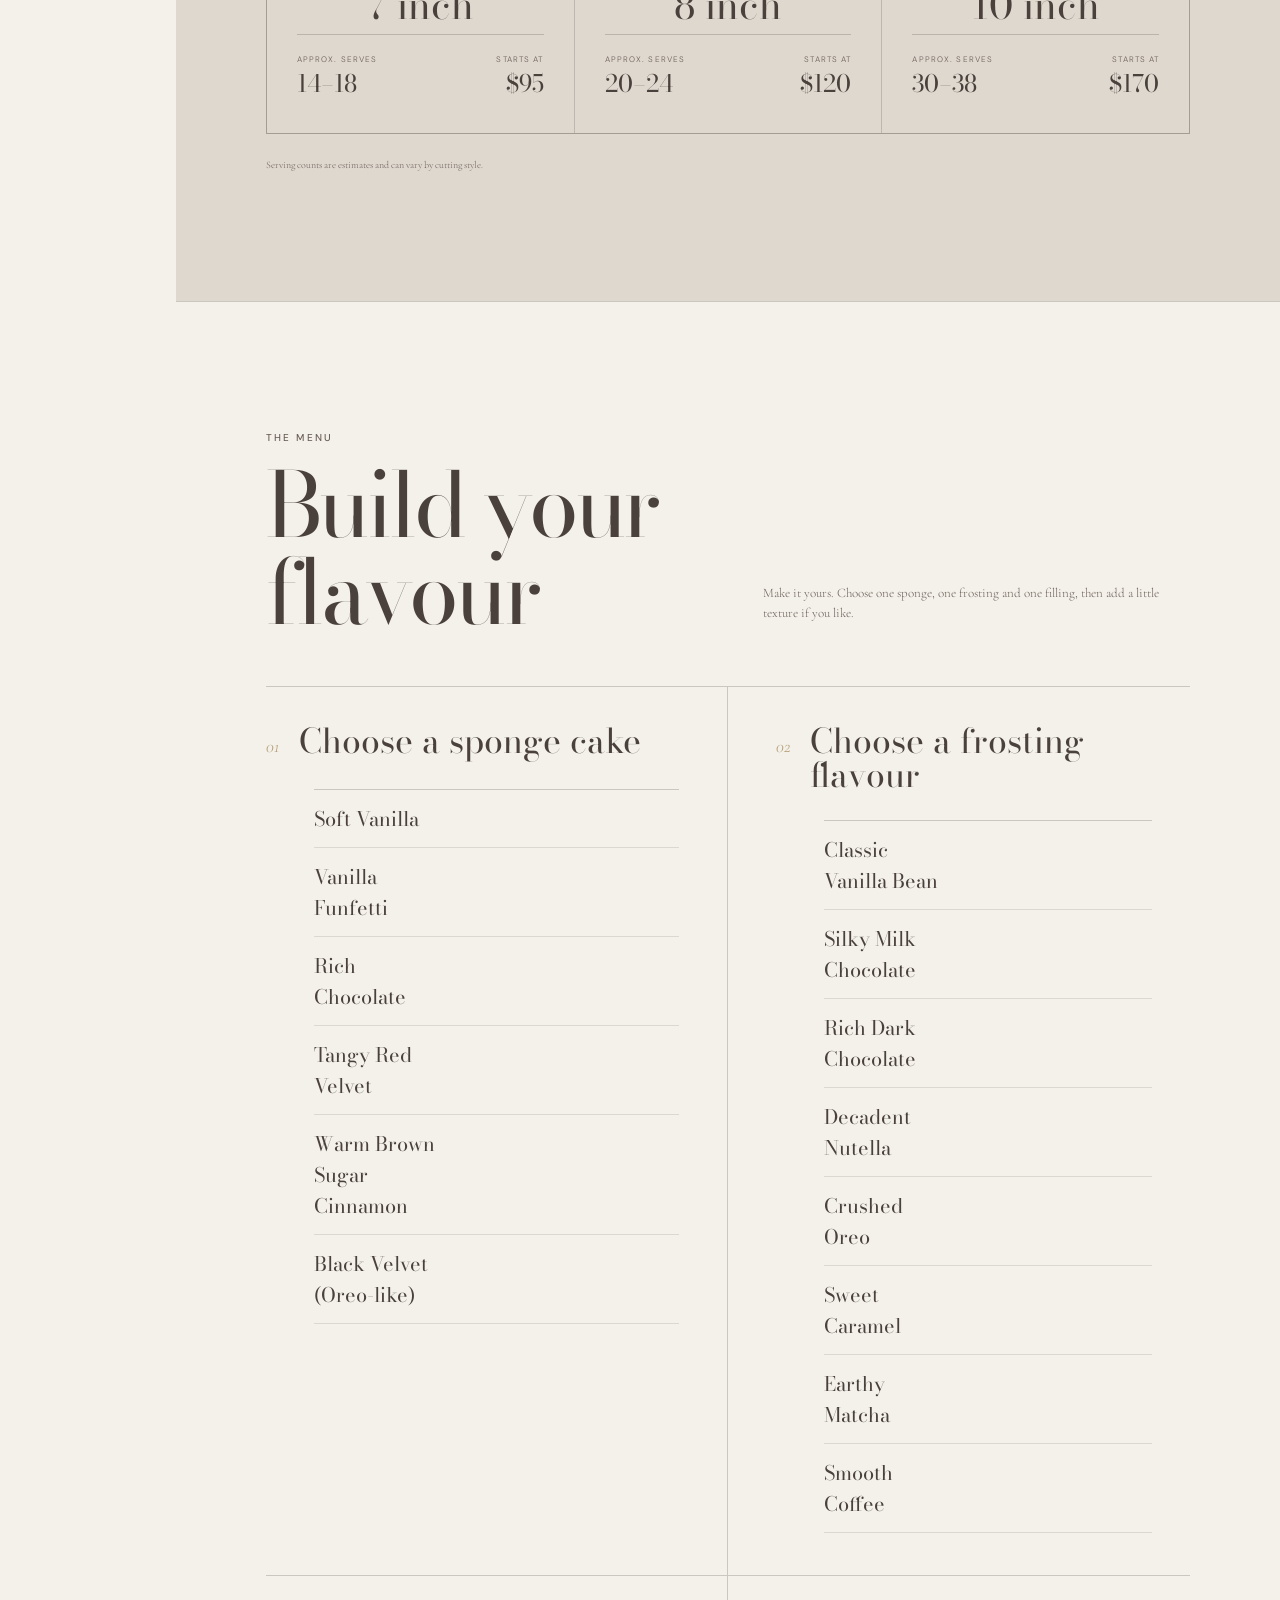
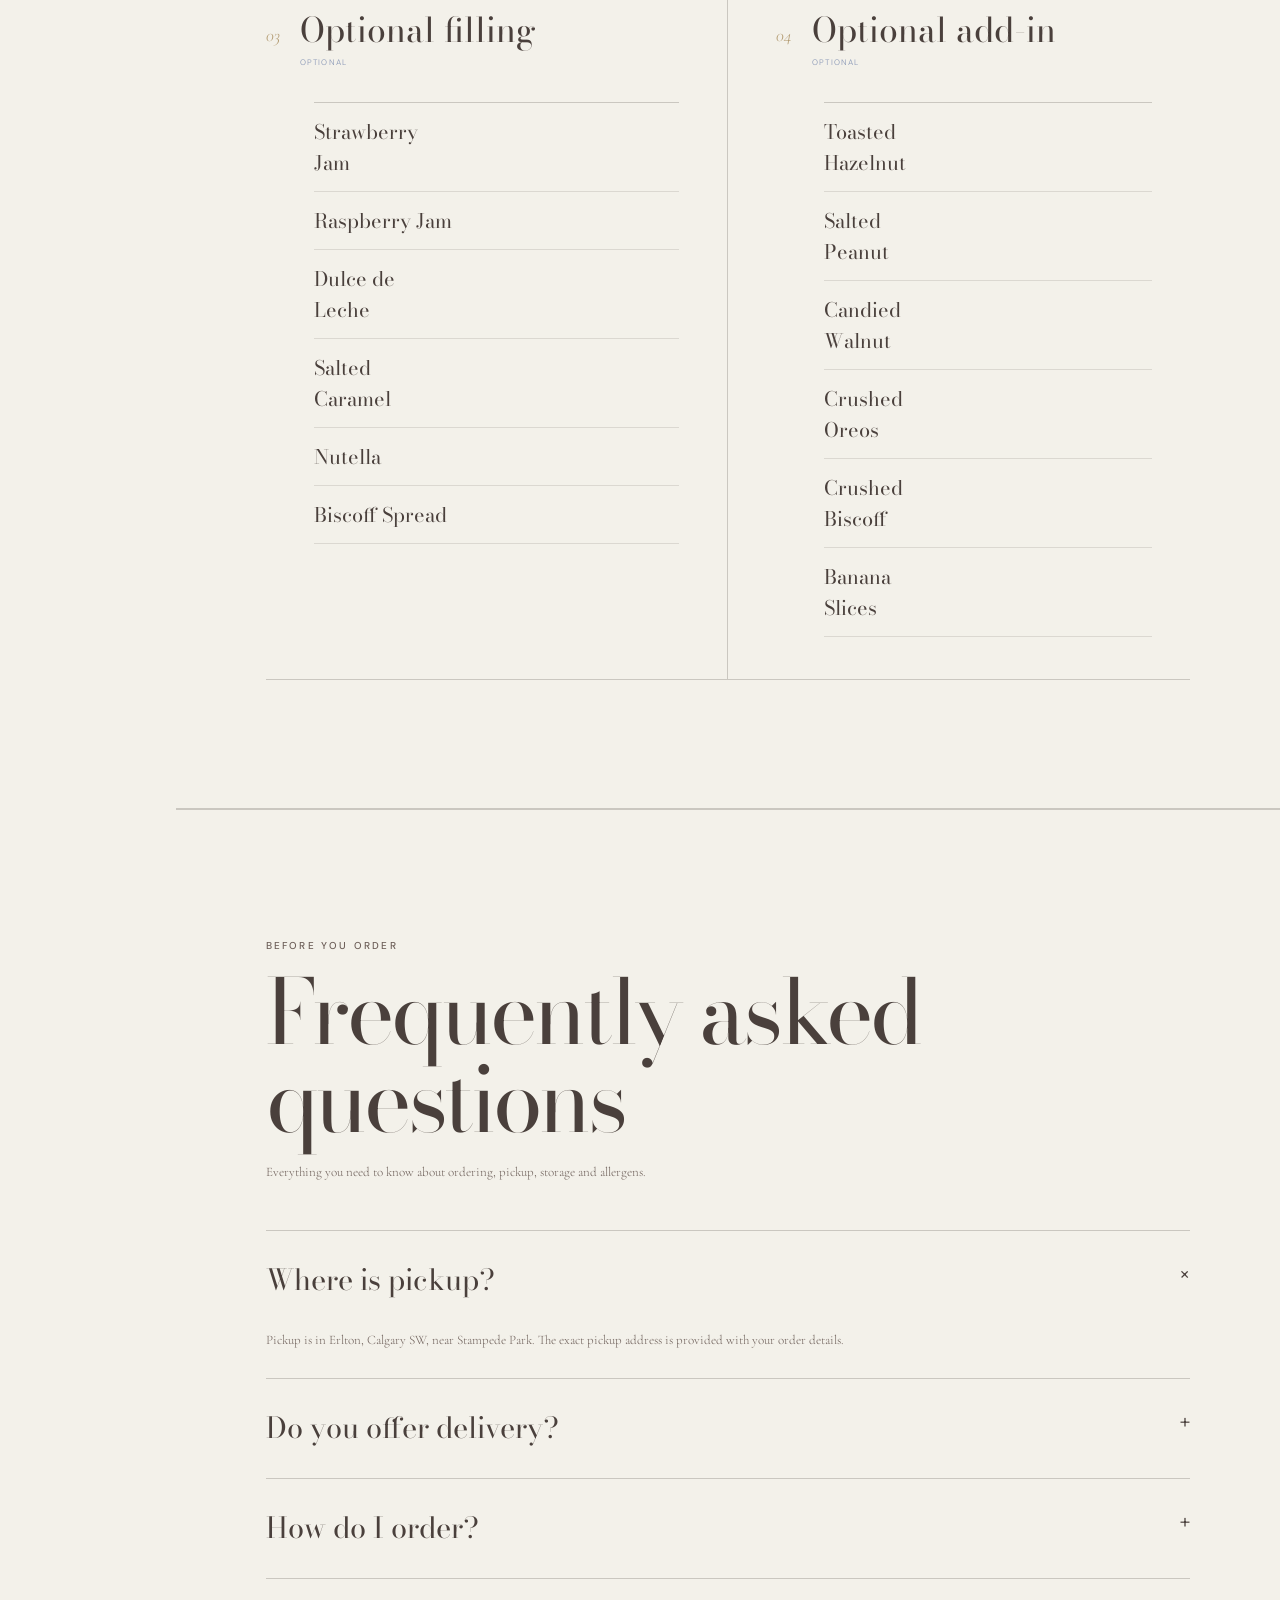
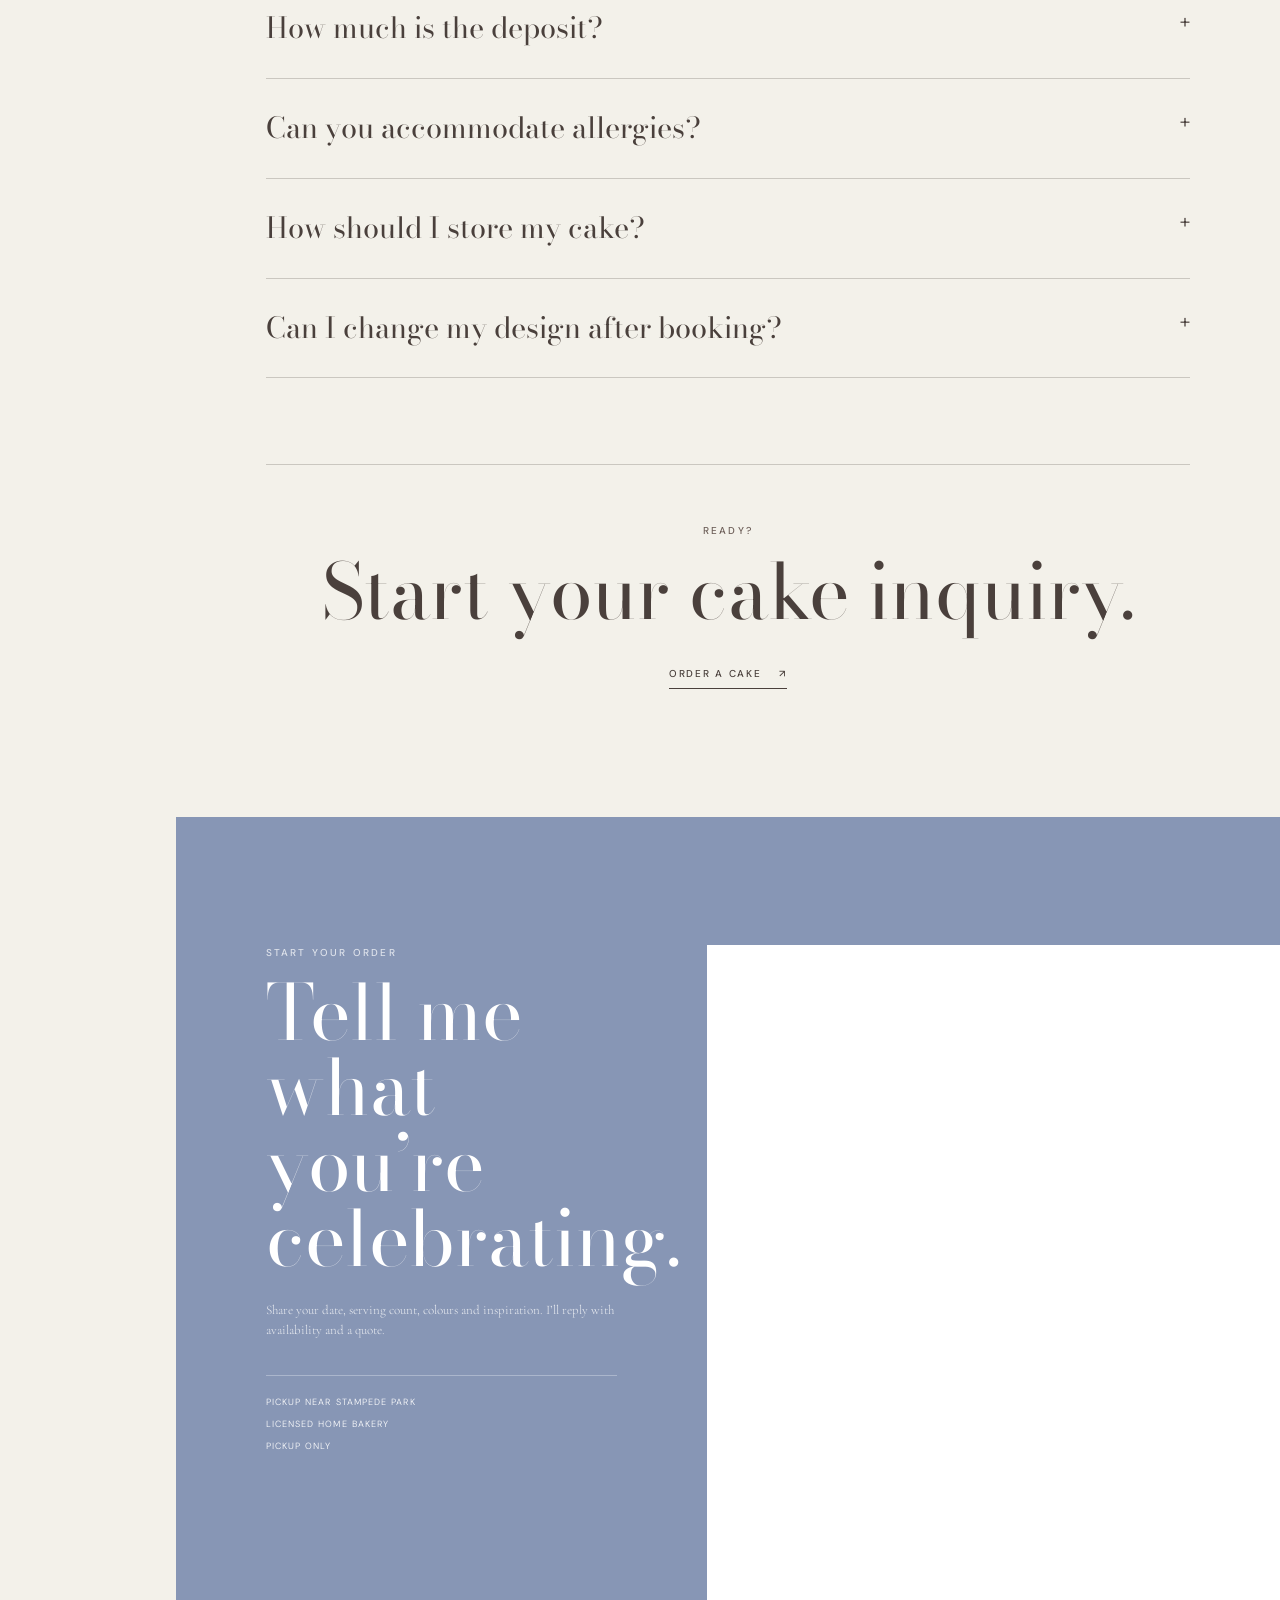
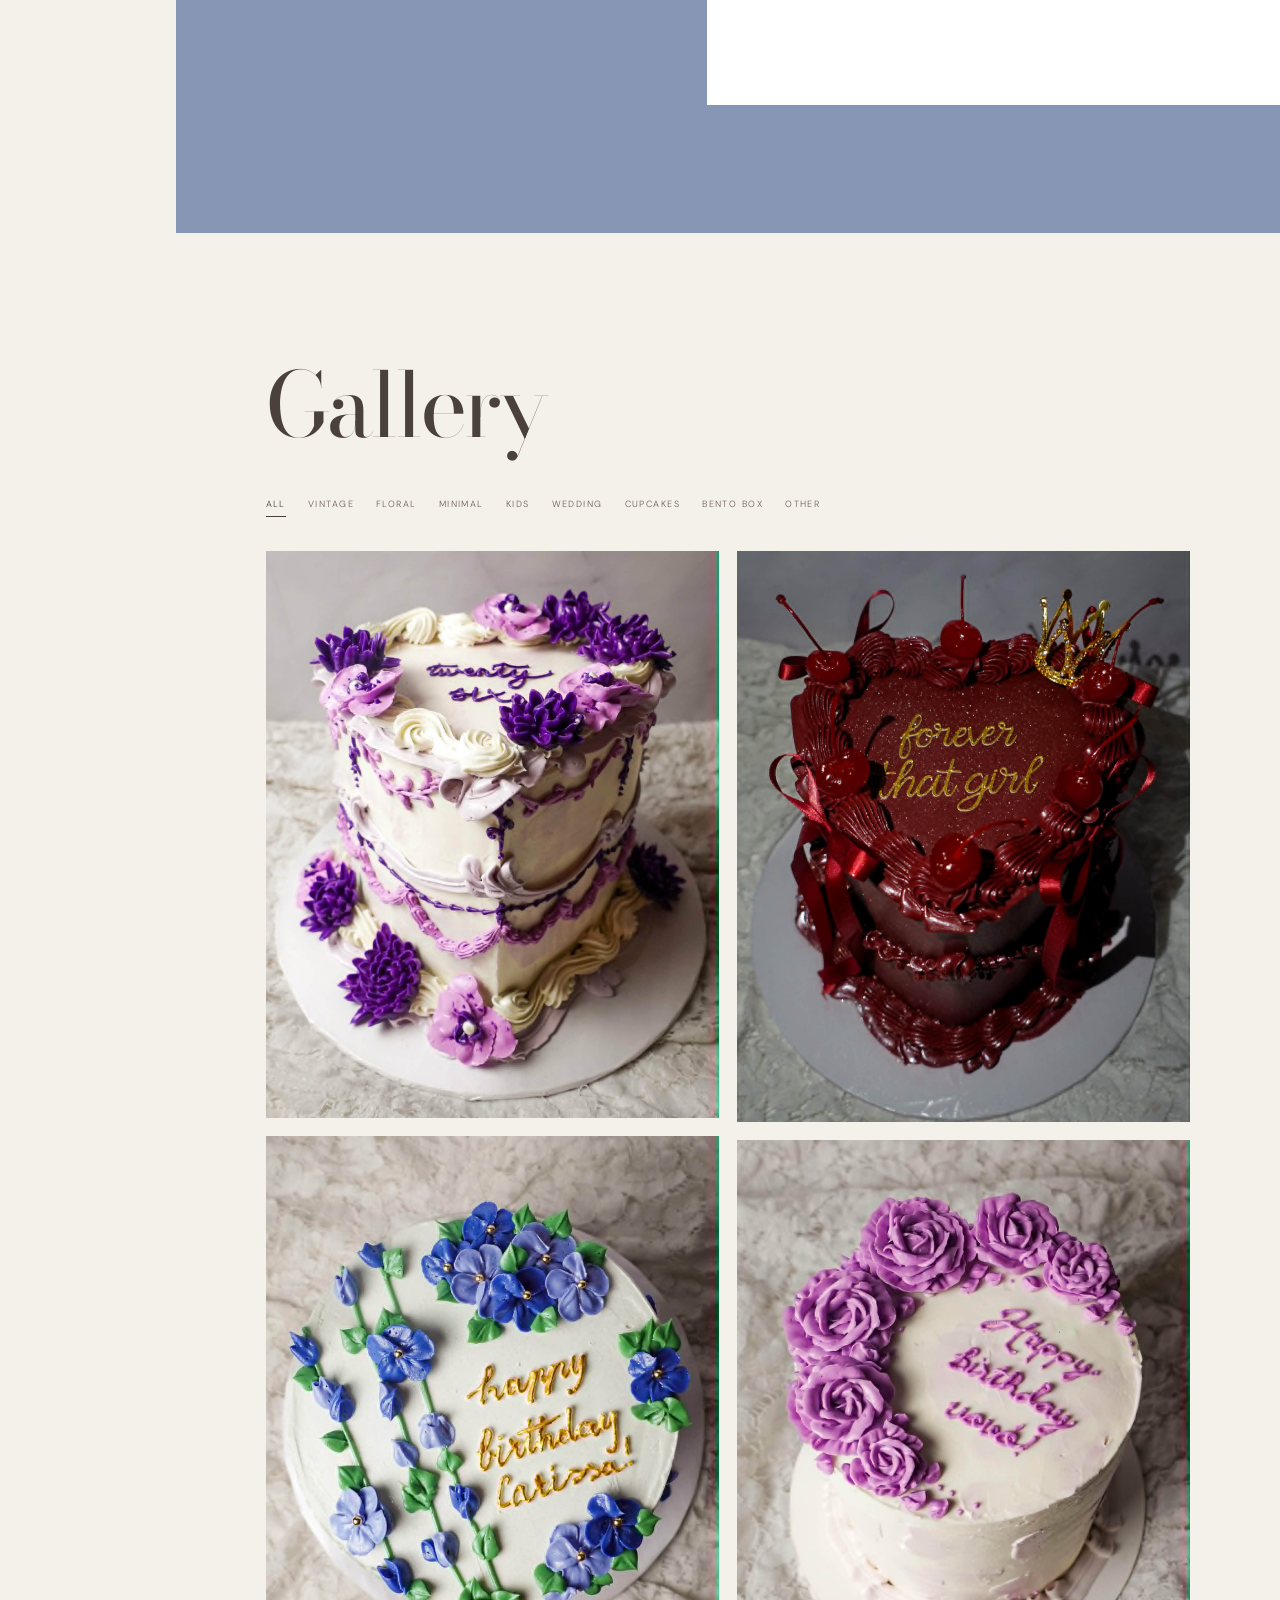
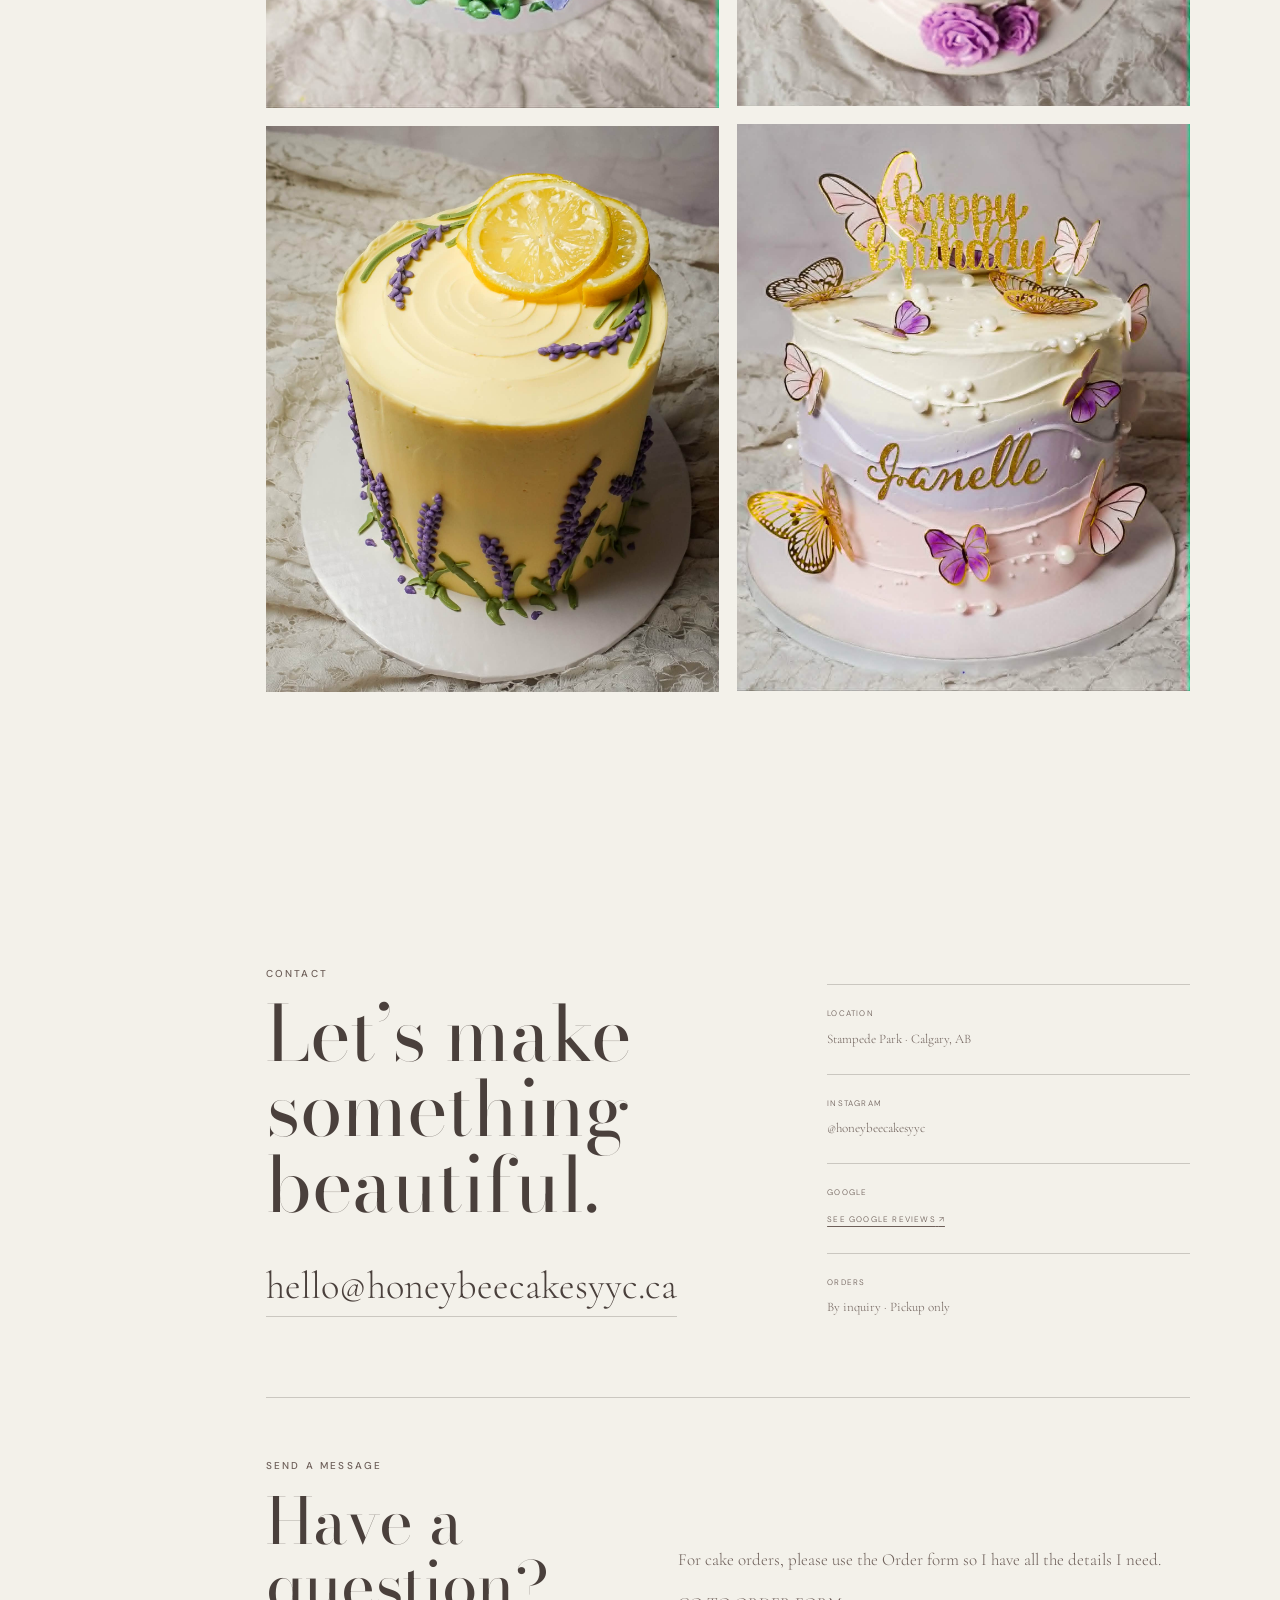
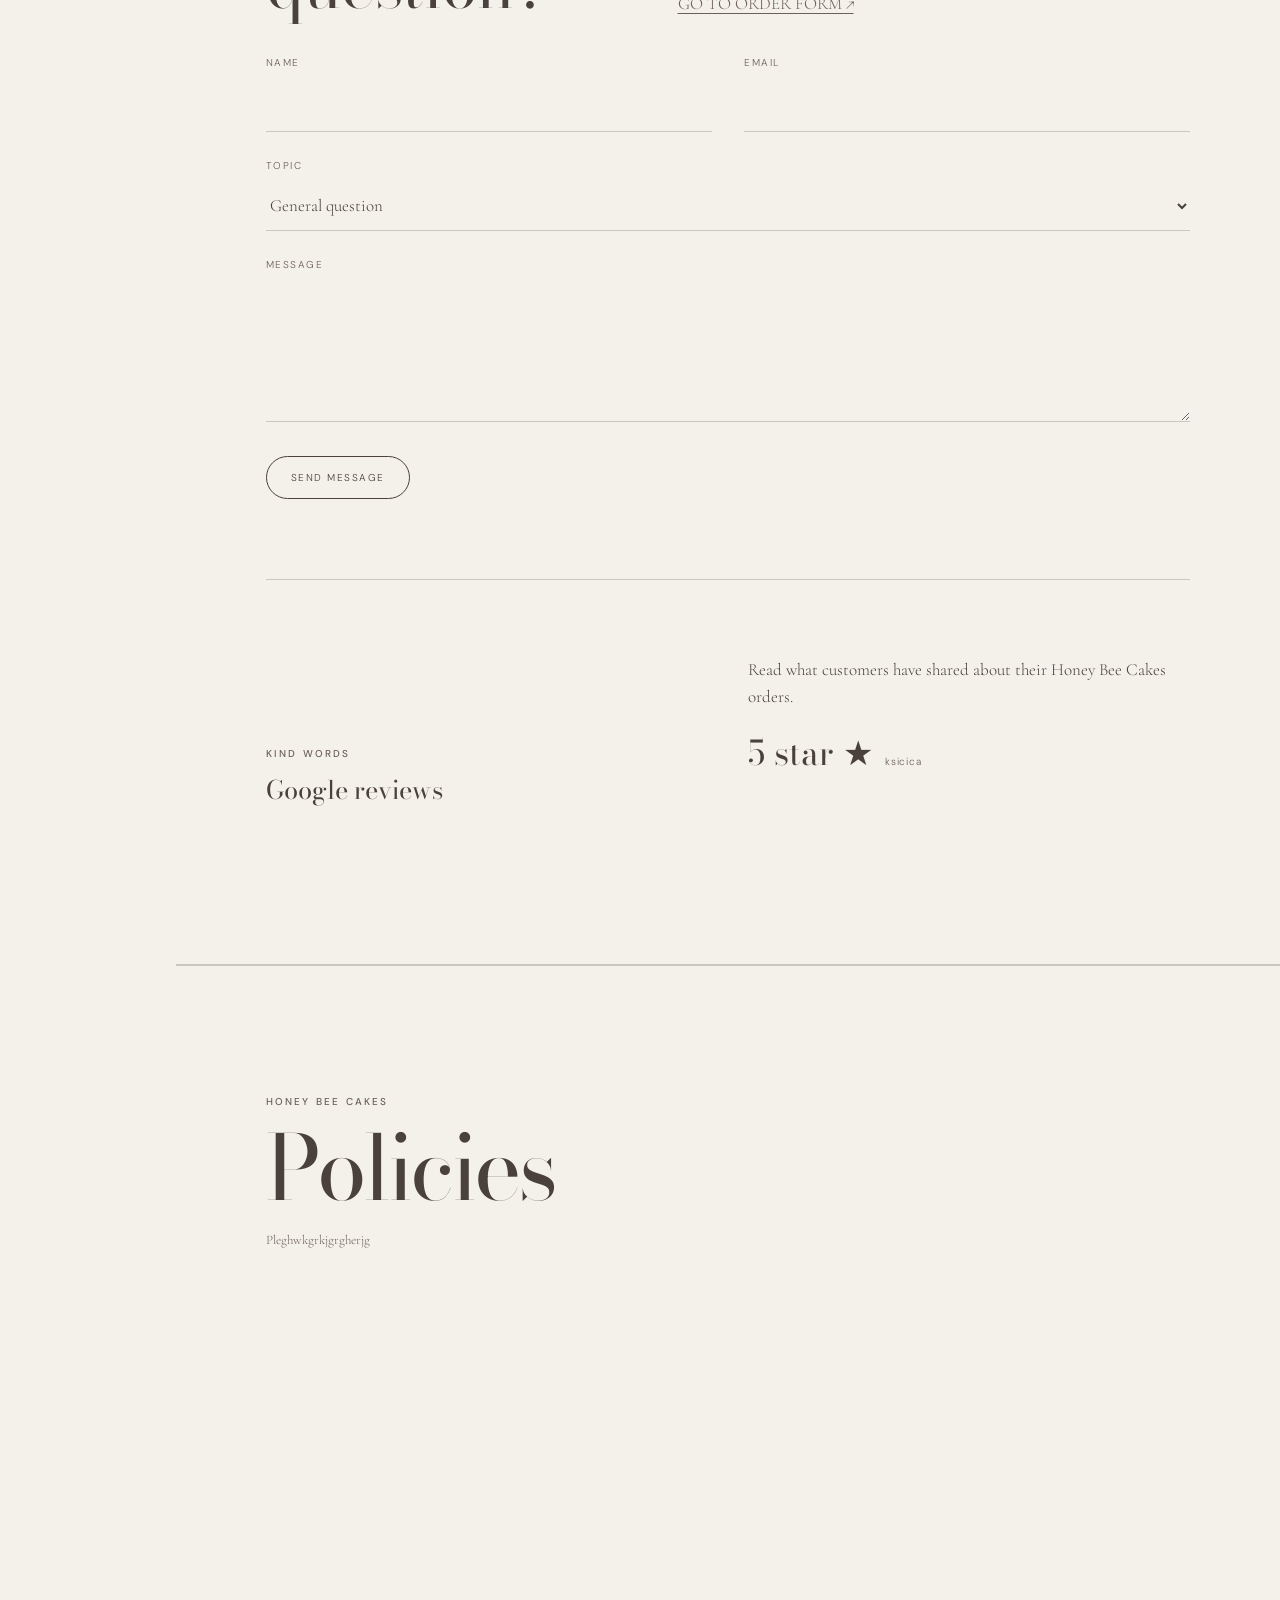
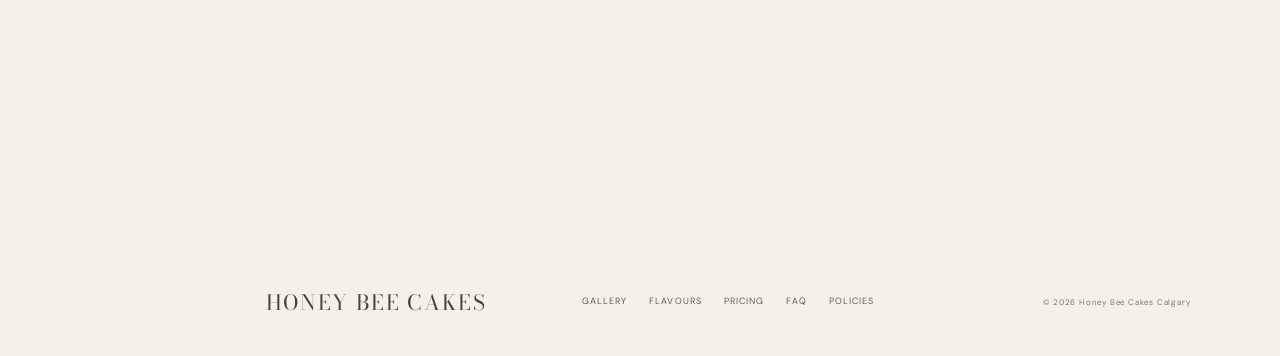
==== commit 57a324fb: "Add files via upload" ====
--- a/index.html
+++ b/index.html
@@ -1,5 +1,5 @@
 <!doctype html>
-<html lang="en" data-build="HBC_VERIFIED_V5_HOME_FLOW_V2">
+<html lang="en" data-build="HBC_BILINGUAL_V1">
 <head>
 <meta charset="utf-8"><meta name="viewport" content="width=device-width,initial-scale=1">
 <meta name="description" content="Honey Bee Cakes — custom cakes in Calgary."><title>Honey Bee Cakes | Calgary Custom Cakes</title>
@@ -625,9 +625,53 @@
   .hero.hero-cinematic .hero-image-wrap::after { opacity: var(--hero-overlay-opacity, .54) !important; }
 }
 
+
+/* English / Hungarian language switch */
+.language-switcher {
+  position: fixed;
+  top: 18px;
+  right: 22px;
+  z-index: 80;
+  display: flex;
+  align-items: center;
+  gap: 6px;
+  padding: 5px;
+  border: 1px solid var(--line-color, var(--line));
+  background: color-mix(in srgb, var(--bg-nav, var(--cream)) 90%, transparent);
+  backdrop-filter: blur(10px);
+  border-radius: 999px;
+  box-shadow: 0 4px 18px rgba(45,37,34,.06);
+}
+.language-button {
+  appearance: none;
+  border: 0;
+  background: transparent;
+  color: var(--body-color, var(--cocoa));
+  border-radius: 999px;
+  padding: 7px 9px;
+  font-family: var(--ui-font, var(--sans));
+  font-size: 9px;
+  font-weight: 500;
+  letter-spacing: .08em;
+  cursor: pointer;
+  line-height: 1;
+  transition: background .2s ease, color .2s ease, transform .2s ease;
+}
+.language-button:hover { transform: translateY(-1px); }
+.language-button[aria-pressed="true"] {
+  background: var(--heading-color, var(--cocoa));
+  color: var(--bg-nav, var(--cream));
+}
+.language-button .flag { font-size: 13px; margin-right: 4px; vertical-align: -1px; }
+@media (max-width: 760px) {
+  .language-switcher { top: 12px; right: 12px; padding: 4px; gap: 3px; }
+  .language-button { padding: 6px 7px; font-size: 8px; }
+  .language-button .flag { font-size: 12px; margin-right: 3px; }
+}
+
 </style>
 </head>
-<body data-build="HBC_VERIFIED_V5_HOME_FLOW_V2">
+<body data-build="HBC_BILINGUAL_V1">
 <button id="mobile-menu-text" class="mobile-menu-button" aria-label="Open menu" aria-expanded="false">MENU</button>
 <aside class="side-nav" aria-label="Primary navigation">
   <a class="side-brand" href="#home" aria-label="Honey Bee Cakes home"><span id="brand-name">HONEY BEE CAKES</span></a>
@@ -641,6 +685,10 @@
 <div class="mobile-drawer" aria-hidden="true"><button class="mobile-close" aria-label="Close menu">×</button><a class="mobile-brand" href="#home"><span id="mobile-brand-name">HONEY BEE CAKES</span></a><nav>
   <a data-nav="home" href="#home">Home</a><a data-nav="pricing" href="#pricing">Price + Size</a><a data-nav="flavours" href="#flavours">Flavour</a><a data-nav="faq" href="#faq">FAQ</a><a data-nav="order" href="#order">Order</a><a data-nav="gallery" href="#gallery">Gallery</a><a data-nav="contact" href="#contact">Contact</a><a data-nav="policies" href="#policies">Policies</a>
 </nav></div>
+<div class="language-switcher" aria-label="Language / Nyelv">
+  <button class="language-button" type="button" data-language="en" aria-pressed="true" aria-label="English"><span class="flag" aria-hidden="true">🇨🇦</span>EN</button>
+  <button class="language-button" type="button" data-language="hu" aria-pressed="false" aria-label="Magyar"><span class="flag" aria-hidden="true">🇭🇺</span>HU</button>
+</div>
 <main>
 <section class="hero hero-cinematic" id="home">
   <div class="hero-image-wrap" aria-hidden="true"><img id="hero-image" src="assets/uploads/hero-dummy.png" alt="Honey Bee Cakes featured cake" class="hero-image"></div>
@@ -658,16 +706,16 @@
 <section class="faq-flow section-pad" id="faq"><div class="section-heading reveal"><p id="faq-eyebrow" class="eyebrow">BEFORE YOU ORDER</p><h2 id="faq-heading">Frequently asked questions</h2><p id="faq-intro">Everything you need to know about ordering, pickup, storage and allergens.</p></div><div id="faq-list" class="faq-list reveal"></div><div class="flow-cta reveal"><p id="faq-cta-eyebrow" class="eyebrow">READY?</p><h3 id="faq-cta-heading">Start your cake inquiry.</h3><a id="faq-order-link" class="text-link" href="#order"><span id="faq-cta-button">ORDER A CAKE</span> <span id="faq-cta-arrow">↗</span></a></div></section>
 <section class="order-section section-pad" id="order"><div class="order-copy reveal"><p id="order-eyebrow" class="eyebrow">START YOUR ORDER</p><h2 id="order-heading">Tell me what you’re celebrating.</h2><p id="order-copy">Share your date, serving count, colours and inspiration. I’ll reply with availability and a quote.</p><div class="order-meta"><span id="order-meta-1">Pickup near Stampede Park</span><span id="order-meta-2">Licensed home bakery</span><span id="order-meta-3">Pickup only</span></div></div><div class="form-shell reveal"><iframe id="youform-frame" title="Honey Bee Cakes order form" loading="lazy" allow="clipboard-write" referrerpolicy="strict-origin-when-cross-origin"></iframe><div id="form-placeholder" class="form-placeholder"><h3 id="form-placeholder-heading">Your Youform goes here</h3><p id="form-placeholder-copy">Paste your Youform embed URL into Website text and it appears here automatically.</p></div></div></section>
 <section class="gallery-section section-pad" id="gallery"><div class="section-heading reveal"><p id="gallery-eyebrow" class="eyebrow"></p><h2 id="gallery-heading">Gallery</h2><p id="gallery-copy"></p></div><div id="gallery-filters" class="gallery-filters reveal" aria-label="Gallery filters"></div><div id="gallery-grid" class="gallery-grid"></div></section>
-<section class="contact-section section-pad" id="contact"><div class="contact-top"><div class="contact-main reveal"><p id="contact-eyebrow" class="eyebrow">CONTACT</p><h2 id="contact-heading">Let’s make something beautiful.</h2><a id="contact-email" class="contact-email" href="mailto:hello@honeybeecakesyyc.ca">hello@honeybeecakesyyc.ca</a></div><div class="contact-details reveal"><div><span id="contact-location-label">LOCATION</span><p id="contact-location">Stampede Park · Calgary, AB</p></div><div><span id="contact-instagram-label">INSTAGRAM</span><p><a id="instagram-link" href="#">@honeybeecakesyyc</a></p></div><div><span id="contact-google-label">GOOGLE</span><p class="contact-google-line"><a id="google-reviews-link" href="https://share.google/7Y7cGbQnAvDyhmbJb" target="_blank" rel="noopener"><span id="reviews-button-text">SEE GOOGLE REVIEWS</span> <span id="reviews-button-arrow">↗</span></a></p></div><div><span id="contact-orders-label">ORDERS</span><p id="contact-orders">By inquiry · Pickup only</p></div></div></div><div class="contact-form-wrap reveal" id="contact-form-wrap"><div class="contact-form-head"><div><p id="contact-form-eyebrow" class="eyebrow">SEND A MESSAGE</p><h3 id="contact-form-heading">Have a question?</h3></div><div class="contact-form-note"><p id="contact-form-note">For cake orders, please use the Order form so I have all the details I need.</p><a id="contact-form-order-link" href="#order">GO TO ORDER FORM ↗</a></div></div><form id="contact-form" class="contact-form" action="https://formspree.io/f/xyeyqpjn" method="POST"><div class="contact-field"><label id="contact-form-name-label" for="contact-name">Name</label><input id="contact-name" name="name" type="text" autocomplete="name" required></div><div class="contact-field"><label id="contact-form-email-label" for="contact-form-email">Email</label><input id="contact-form-email" name="email" type="email" autocomplete="email" required></div><div class="contact-field full"><label id="contact-form-topic-label" for="contact-topic">Topic</label><select id="contact-topic" name="topic" required><option value="General question">General question</option><option value="Existing order">Existing order</option><option value="Collaboration">Collaboration</option><option value="Other">Other</option></select></div><div class="contact-field full"><label id="contact-form-message-label" for="contact-message">Message</label><textarea id="contact-message" name="message" required></textarea></div><input type="hidden" name="_subject" value="Honey Bee Cakes website message"><div class="contact-form-actions"><button id="contact-form-submit" class="contact-submit" type="submit">SEND MESSAGE</button><p id="contact-form-status" class="contact-form-status" role="status" aria-live="polite"></p></div></form></div><div class="contact-reviews"><div class="contact-reviews-head reveal"><div><p id="contact-reviews-eyebrow" class="eyebrow">KIND WORDS</p><h2 id="contact-reviews-heading">Google reviews</h2></div><div><p id="contact-reviews-copy">Read what customers have shared about their Honey Bee Cakes orders.</p><div id="reviews-summary" class="reviews-summary" hidden><strong id="reviews-rating"></strong><span id="reviews-count"></span></div></div></div><div id="contact-reviews-grid" class="contact-reviews-grid"></div></div></section>
+<section class="contact-section section-pad" id="contact"><div class="contact-top"><div class="contact-main reveal"><p id="contact-eyebrow" class="eyebrow">CONTACT</p><h2 id="contact-heading">Let’s make something beautiful.</h2><a id="contact-email" class="contact-email" href="mailto:hello@honeybeecakesyyc.ca">hello@honeybeecakesyyc.ca</a></div><div class="contact-details reveal"><div><span id="contact-location-label">LOCATION</span><p id="contact-location">Stampede Park · Calgary, AB</p></div><div><span id="contact-instagram-label">INSTAGRAM</span><p><a id="instagram-link" href="#">@honeybeecakesyyc</a></p></div><div><span id="contact-google-label">GOOGLE</span><p class="contact-google-line"><a id="google-reviews-link" href="https://share.google/7Y7cGbQnAvDyhmbJb" target="_blank" rel="noopener"><span id="reviews-button-text">SEE GOOGLE REVIEWS</span> <span id="reviews-button-arrow">↗</span></a></p></div><div><span id="contact-orders-label">ORDERS</span><p id="contact-orders">By inquiry · Pickup only</p></div></div></div><div class="contact-form-wrap reveal" id="contact-form-wrap"><div class="contact-form-head"><div><p id="contact-form-eyebrow" class="eyebrow">SEND A MESSAGE</p><h3 id="contact-form-heading">Have a question?</h3></div><div class="contact-form-note"><p id="contact-form-note">For cake orders, please use the Order form so I have all the details I need.</p><a id="contact-form-order-link" href="#order">GO TO ORDER FORM ↗</a></div></div><form id="contact-form" class="contact-form" action="https://formspree.io/f/xyeyqpjn" method="POST"><div class="contact-field"><label id="contact-form-name-label" for="contact-name">Name</label><input id="contact-name" name="name" type="text" autocomplete="name" required></div><div class="contact-field"><label id="contact-form-email-label" for="contact-form-email">Email</label><input id="contact-form-email" name="email" type="email" autocomplete="email" required></div><div class="contact-field full"><label id="contact-form-topic-label" for="contact-topic">Topic</label><select id="contact-topic" name="topic" required><option value="General question">General question</option><option value="Existing order">Existing order</option><option value="Collaboration">Collaboration</option><option value="Other">Other</option></select></div><div class="contact-field full"><label id="contact-form-message-label" for="contact-message">Message</label><textarea id="contact-message" name="message" required></textarea></div><input id="contact-form-subject" type="hidden" name="_subject" value="Honey Bee Cakes website message"><div class="contact-form-actions"><button id="contact-form-submit" class="contact-submit" type="submit">SEND MESSAGE</button><p id="contact-form-status" class="contact-form-status" role="status" aria-live="polite"></p></div></form></div><div class="contact-reviews"><div class="contact-reviews-head reveal"><div><p id="contact-reviews-eyebrow" class="eyebrow">KIND WORDS</p><h2 id="contact-reviews-heading">Google reviews</h2></div><div><p id="contact-reviews-copy">Read what customers have shared about their Honey Bee Cakes orders.</p><div id="reviews-summary" class="reviews-summary" hidden><strong id="reviews-rating"></strong><span id="reviews-count"></span></div></div></div><div id="contact-reviews-grid" class="contact-reviews-grid"></div></div></section>
 <section class="policies-flow section-pad" id="policies"><div class="section-heading reveal"><p id="policies-eyebrow" class="eyebrow">HONEY BEE CAKES</p><h2 id="policies-title">Policies</h2><p id="policies-intro">Please review these policies before placing your order.</p></div><div id="policies-body" class="policies-body reveal"></div><div class="flow-cta reveal"><p id="policies-cta-eyebrow" class="eyebrow">QUESTIONS?</p><h3 id="policies-cta-heading">Get in touch before ordering.</h3><a id="policies-contact-link" class="text-link" href="#contact"><span id="policies-cta-button">CONTACT</span> <span id="policies-cta-arrow">↗</span></a></div></section>
 <footer><div id="footer-brand" class="footer-mark">HONEY BEE CAKES</div><div class="footer-links"><a id="footer-gallery" href="#gallery">Gallery</a><a id="footer-flavours" href="#flavours">Flavours</a><a id="footer-pricing" href="#pricing">Pricing</a><a id="footer-faq" href="#faq">FAQ</a><a id="footer-policies" href="#policies">Policies</a></div><div id="footer-copyright" class="footer-small">© 2026 Honey Bee Cakes Calgary</div></footer>
 </main>
 <dialog id="lightbox" class="lightbox"><button class="lightbox-close" aria-label="Close image">×</button><img id="lightbox-image" alt=""><div class="lightbox-caption"><span id="lightbox-title"></span><span id="lightbox-category"></span></div></dialog>
 <script>
 const DATA = {
-  legacySite: 'content/site.json', text: 'content/text.json', design: 'content/design.json', images: 'content/images.json',
-  gallery: 'content/gallery.json', reviews: 'content/reviews.json', flavours: 'content/flavours.json',
-  pricing: 'content/pricing.json', faq: 'content/faq.json', policies: 'content/policies.json'
+  legacySite: 'content/site.json', text: 'content/text.json', textHu: 'content/text_hu.json', design: 'content/design.json', images: 'content/images.json',
+  gallery: 'content/gallery.json', reviews: 'content/reviews.json', flavours: 'content/flavours.json', flavoursHu: 'content/flavours_hu.json',
+  pricing: 'content/pricing.json', faq: 'content/faq.json', faqHu: 'content/faq_hu.json', policies: 'content/policies.json', policiesHu: 'content/policies_hu.json'
 };
 
 async function getJSON(path, fallback) {
@@ -723,6 +771,29 @@
 
 function nonEmpty(obj={}){ const out={}; Object.entries(obj||{}).forEach(([k,v])=>{ if(v!==undefined && v!==null && v!=='' ) out[k]=v; }); return out; }
 function mergeSite(legacy={}, text={}, design={}, images={}){ return {...legacy, ...nonEmpty(text), ...nonEmpty(design), ...nonEmpty(images)}; }
+function mergeLocalizedObject(base={}, localized={}) { return {...(base||{}), ...nonEmpty(localized||{})}; }
+function hasItems(group){ return !!group && ((Array.isArray(group) && group.length) || (Array.isArray(group.items) && group.items.length)); }
+function mergeFlavourLanguage(base={}, localized={}){
+  const out={...(base||{})};
+  ['sponges','frostings','fillings','add_ins'].forEach(key=>{
+    const b=base?.[key]; const l=localized?.[key];
+    if(!l){ out[key]=b; return; }
+    if(Array.isArray(l)){ out[key]=l.length?l:b; return; }
+    const bObj=(b && !Array.isArray(b) && typeof b==='object')?b:{};
+    const bItems=Array.isArray(b)?b:(Array.isArray(bObj.items)?bObj.items:[]);
+    const lItems=Array.isArray(l.items)?l.items:[];
+    out[key]={...bObj,...nonEmpty(l),items:lItems.length?lItems:bItems};
+  });
+  return out;
+}
+function categoryLabels(site={}){
+  const map={};
+  String(site.gallery_category_labels||'').split(',').map(x=>x.trim()).filter(Boolean).forEach(pair=>{
+    const i=pair.indexOf('='); if(i>0) map[pair.slice(0,i).trim()]=pair.slice(i+1).trim();
+  });
+  return map;
+}
+
 function renderShared(site={}){
   applyDesign(site);
   const nav=navValues(site);
@@ -773,6 +844,7 @@
   const orderLink=qs('#contact-form-order-link'); if(orderLink) orderLink.textContent=site.contact_form_order_link||'GO TO ORDER FORM ↗';
   const topicSelect=qs('#contact-topic'); if(topicSelect){ const topics=String(site.contact_form_topics||'General question, Existing order, Collaboration, Other').split(',').map(x=>x.trim()).filter(Boolean); topicSelect.innerHTML=topics.map(t=>`<option value="${escapeAttr(t)}">${escapeHTML(t)}</option>`).join(''); }
   const contactForm=qs('#contact-form'); if(contactForm) contactForm.action=site.formspree_endpoint||'https://formspree.io/f/xyeyqpjn';
+  const subject=qs('#contact-form-subject'); if(subject) subject.value=site.contact_form_subject||'Honey Bee Cakes website message';
 }
 
 const DEFAULT_CATEGORIES=['Vintage','Floral','Minimal','Kids','Wedding','Cupcakes','Bento Box','Other'];
@@ -790,9 +862,9 @@
 function renderGallery(items=[],site={}){
   const grid=qs('#gallery-grid'), filters=qs('#gallery-filters'); if(!grid||!filters) return;
   const preferred=String(site.gallery_categories||DEFAULT_CATEGORIES.join(',')).split(',').map(x=>x.trim()).filter(Boolean); const extras=[...new Set(items.map(x=>x.category).filter(Boolean))].filter(x=>!preferred.includes(x)); const categories=[site.gallery_all_label||'All',...preferred,...extras]; const allLabel=categories[0];
-  filters.innerHTML=categories.map((cat,i)=>`<button class="gallery-filter ${i===0?'active':''}" data-filter="${escapeAttr(cat)}">${escapeHTML(cat)}</button>`).join('');
+  const labelMap=categoryLabels(site); filters.innerHTML=categories.map((cat,i)=>`<button class="gallery-filter ${i===0?'active':''}" data-filter="${escapeAttr(cat)}">${escapeHTML(i===0?cat:(labelMap[cat]||cat))}</button>`).join('');
   const draw=category=>{ const list=category===allLabel?items:items.filter(x=>x.category===category); if(!list.length){ grid.innerHTML=`<div class="gallery-empty">${escapeHTML(site.gallery_empty_text||'No photos added yet.')}</div>`; return; }
-    grid.innerHTML=list.map(item=>`<figure class="gallery-item reveal" data-title="${escapeAttr(item.title||'')}" data-category="${escapeAttr(item.category||'')}" data-image="${escapeAttr(assetUrl(item.image||''))}"><img src="${escapeAttr(assetUrl(item.image||''))}" alt="${escapeAttr(item.alt||item.title||'Honey Bee Cakes design')}" loading="lazy"/><figcaption class="gallery-overlay"><strong>${escapeHTML(item.title||'')}</strong><span>${escapeHTML(item.category||'')}</span></figcaption></figure>`).join(''); initReveal(); grid.querySelectorAll('.gallery-item').forEach(item=>item.addEventListener('click',()=>openLightbox(item))); };
+    grid.innerHTML=list.map(item=>{ const shownCategory=labelMap[item.category]||item.category||''; return `<figure class="gallery-item reveal" data-title="${escapeAttr(item.title||'')}" data-category="${escapeAttr(item.category||'')}" data-category-label="${escapeAttr(shownCategory)}" data-image="${escapeAttr(assetUrl(item.image||''))}"><img src="${escapeAttr(assetUrl(item.image||''))}" alt="${escapeAttr(item.alt||item.title||'Honey Bee Cakes design')}" loading="lazy"/><figcaption class="gallery-overlay"><strong>${escapeHTML(item.title||'')}</strong><span>${escapeHTML(shownCategory)}</span></figcaption></figure>`; }).join(''); initReveal(); grid.querySelectorAll('.gallery-item').forEach(item=>item.addEventListener('click',()=>openLightbox(item))); };
   draw(allLabel); filters.querySelectorAll('button').forEach(btn=>btn.addEventListener('click',()=>{filters.querySelectorAll('button').forEach(x=>x.classList.remove('active'));btn.classList.add('active');draw(btn.dataset.filter);}));
 }
 
@@ -829,30 +901,52 @@
   const status=qs('#contact-form-status'), button=qs('#contact-form-submit');
   form.addEventListener('submit',async e=>{
     e.preventDefault();
-    if(button){ button.disabled=true; button.textContent=site.contact_form_sending||'SENDING…'; }
+    const activeSite=window.HBC_CURRENT_SITE||site;
+    if(button){ button.disabled=true; button.textContent=activeSite.contact_form_sending||'SENDING…'; }
     if(status){ status.textContent=''; status.className='contact-form-status'; }
     try{
       const response=await fetch(form.action,{method:'POST',body:new FormData(form),headers:{'Accept':'application/json'}});
-      if(response.ok){ form.reset(); if(status){ status.textContent=site.contact_form_success||'Thank you — your message has been sent.'; status.className='contact-form-status success'; } }
+      if(response.ok){ form.reset(); if(status){ status.textContent=activeSite.contact_form_success||'Thank you — your message has been sent.'; status.className='contact-form-status success'; } }
       else { throw new Error('Form submission failed'); }
-    }catch(err){ if(status){ status.textContent=site.contact_form_error||'Something went wrong. Please email me directly instead.'; status.className='contact-form-status error'; } }
-    finally { if(button){ button.disabled=false; button.textContent=site.contact_form_submit||'SEND MESSAGE'; } }
+    }catch(err){ if(status){ status.textContent=activeSite.contact_form_error||'Something went wrong. Please email me directly instead.'; status.className='contact-form-status error'; } }
+    finally { if(button){ button.disabled=false; button.textContent=activeSite.contact_form_submit||'SEND MESSAGE'; } }
   });
 }
 
 function initMobileNav(){ const button=qs('.mobile-menu-button'),drawer=qs('.mobile-drawer'),close=qs('.mobile-close'); if(!button||!drawer)return; const shut=()=>{drawer.classList.remove('open');drawer.setAttribute('aria-hidden','true');button.setAttribute('aria-expanded','false');};button.addEventListener('click',()=>{drawer.classList.add('open');drawer.setAttribute('aria-hidden','false');button.setAttribute('aria-expanded','true');});close?.addEventListener('click',shut);drawer.querySelectorAll('a').forEach(a=>a.addEventListener('click',shut)); }
 function initReveal(){ const items=qsa('.reveal'); if(!('IntersectionObserver'in window))return items.forEach(x=>x.classList.add('visible'));const obs=new IntersectionObserver(entries=>entries.forEach(entry=>{if(entry.isIntersecting){entry.target.classList.add('visible');obs.unobserve(entry.target);}}),{threshold:.08});items.forEach(el=>obs.observe(el)); }
-function openLightbox(item){ const dialog=qs('#lightbox'); if(!dialog)return;qs('#lightbox-image').src=item.dataset.image;qs('#lightbox-image').alt=item.dataset.title||'Cake design';qs('#lightbox-title').textContent=item.dataset.title;qs('#lightbox-category').textContent=item.dataset.category;dialog.showModal(); }
+function openLightbox(item){ const dialog=qs('#lightbox'); if(!dialog)return;qs('#lightbox-image').src=item.dataset.image;qs('#lightbox-image').alt=item.dataset.title||'Cake design';qs('#lightbox-title').textContent=item.dataset.title;qs('#lightbox-category').textContent=item.dataset.categoryLabel||item.dataset.category;dialog.showModal(); }
 function initLightbox(){ const d=qs('#lightbox');if(!d)return;qs('.lightbox-close')?.addEventListener('click',()=>d.close());d.addEventListener('click',e=>{if(e.target===d)d.close();}); }
 
 (async function init(){
   initMobileNav(); initLightbox();
-  const [legacySite,text,design,images,gallery,reviews,flavours,pricing,faq,policies]=await Promise.all([
-    getJSON(DATA.legacySite,{}),getJSON(DATA.text,{}),getJSON(DATA.design,{}),getJSON(DATA.images,{}),
-    getJSON(DATA.gallery,[]),getJSON(DATA.reviews,{}),getJSON(DATA.flavours,{}),getJSON(DATA.pricing,[]),getJSON(DATA.faq,[]),getJSON(DATA.policies,{})
+  const [legacySite,text,textHu,design,images,gallery,reviews,flavours,flavoursHu,pricing,faq,faqHu,policies,policiesHu]=await Promise.all([
+    getJSON(DATA.legacySite,{}),getJSON(DATA.text,{}),getJSON(DATA.textHu,{}),getJSON(DATA.design,{}),getJSON(DATA.images,{}),
+    getJSON(DATA.gallery,[]),getJSON(DATA.reviews,{}),getJSON(DATA.flavours,{}),getJSON(DATA.flavoursHu,{}),getJSON(DATA.pricing,[]),
+    getJSON(DATA.faq,[]),getJSON(DATA.faqHu,[]),getJSON(DATA.policies,{}),getJSON(DATA.policiesHu,{})
   ]);
-  const site=mergeSite(legacySite,text,design,images);
-  renderSite(site); renderFeatured(gallery); renderGallery(gallery,site); renderReviews(reviews,site); renderFlavours(flavours); renderPricing(pricing,site); renderFAQ(faq); renderPolicies(policies); initContactForm(site); initReveal();
+  const englishSite=mergeSite(legacySite,text,design,images);
+  const hungarianSite={...englishSite,...nonEmpty(textHu)};
+  const localized={
+    en:{site:englishSite,flavours,faq,policies},
+    hu:{site:hungarianSite,flavours:mergeFlavourLanguage(flavours,flavoursHu),faq:(Array.isArray(faqHu)&&faqHu.length)?faqHu:faq,policies:mergeLocalizedObject(policies,policiesHu)}
+  };
+
+  function renderLanguage(lang){
+    const chosen=lang==='hu'?'hu':'en';
+    const pack=localized[chosen];
+    window.HBC_CURRENT_SITE=pack.site;
+    document.documentElement.lang=chosen;
+    try { localStorage.setItem('hbc_language',chosen); } catch(e){}
+    const u=new URL(location.href); u.searchParams.set('lang',chosen); history.replaceState(null,'',u.pathname+u.search+u.hash);
+    qsa('[data-language]').forEach(btn=>btn.setAttribute('aria-pressed',btn.dataset.language===chosen?'true':'false'));
+    renderSite(pack.site); renderFeatured(gallery); renderGallery(gallery,pack.site); renderReviews(reviews,pack.site); renderFlavours(pack.flavours); renderPricing(pricing,pack.site); renderFAQ(pack.faq); renderPolicies(pack.policies); initContactForm(pack.site); initReveal();
+  }
+
+  qsa('[data-language]').forEach(btn=>btn.addEventListener('click',()=>renderLanguage(btn.dataset.language)));
+  const queryLang=new URLSearchParams(location.search).get('lang');
+  let saved=''; try { saved=localStorage.getItem('hbc_language')||''; } catch(e){}
+  renderLanguage(queryLang==='hu'||queryLang==='en'?queryLang:(saved==='hu'?'hu':'en'));
 })();
 
 </script>
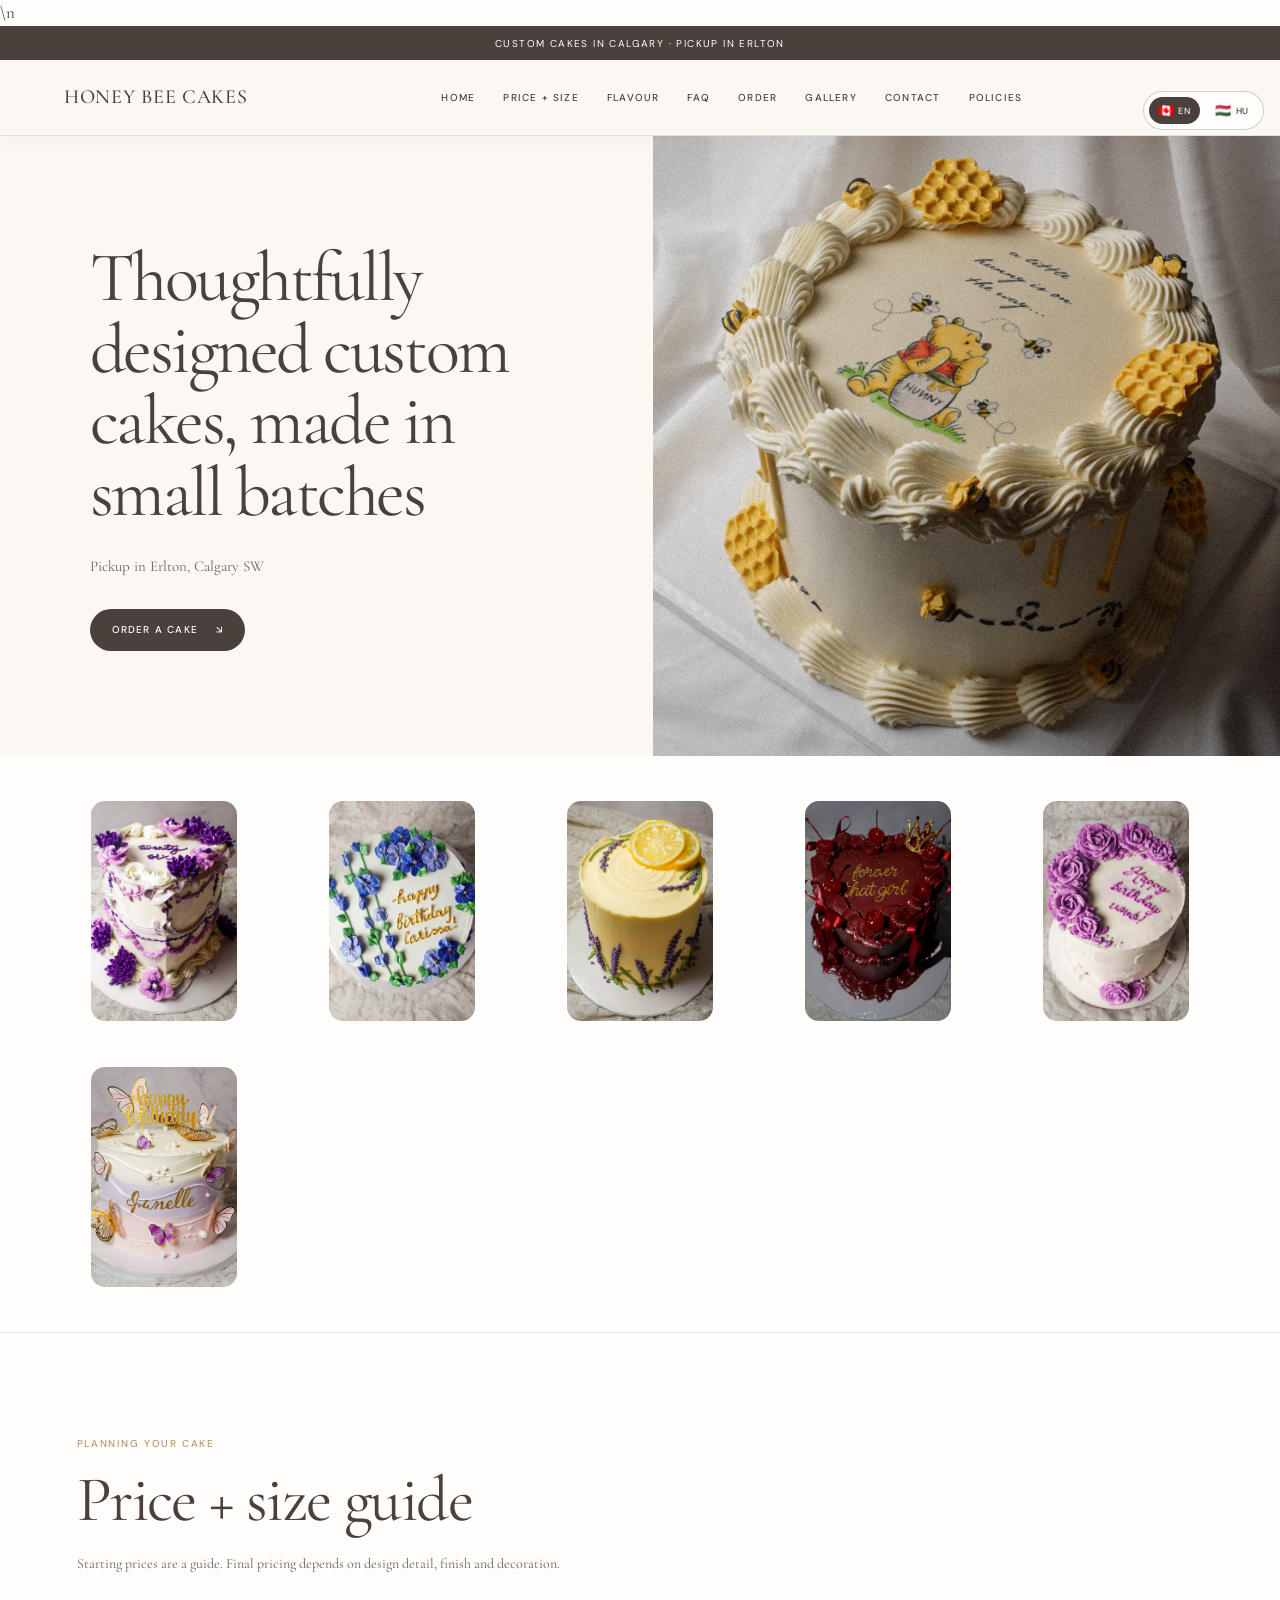
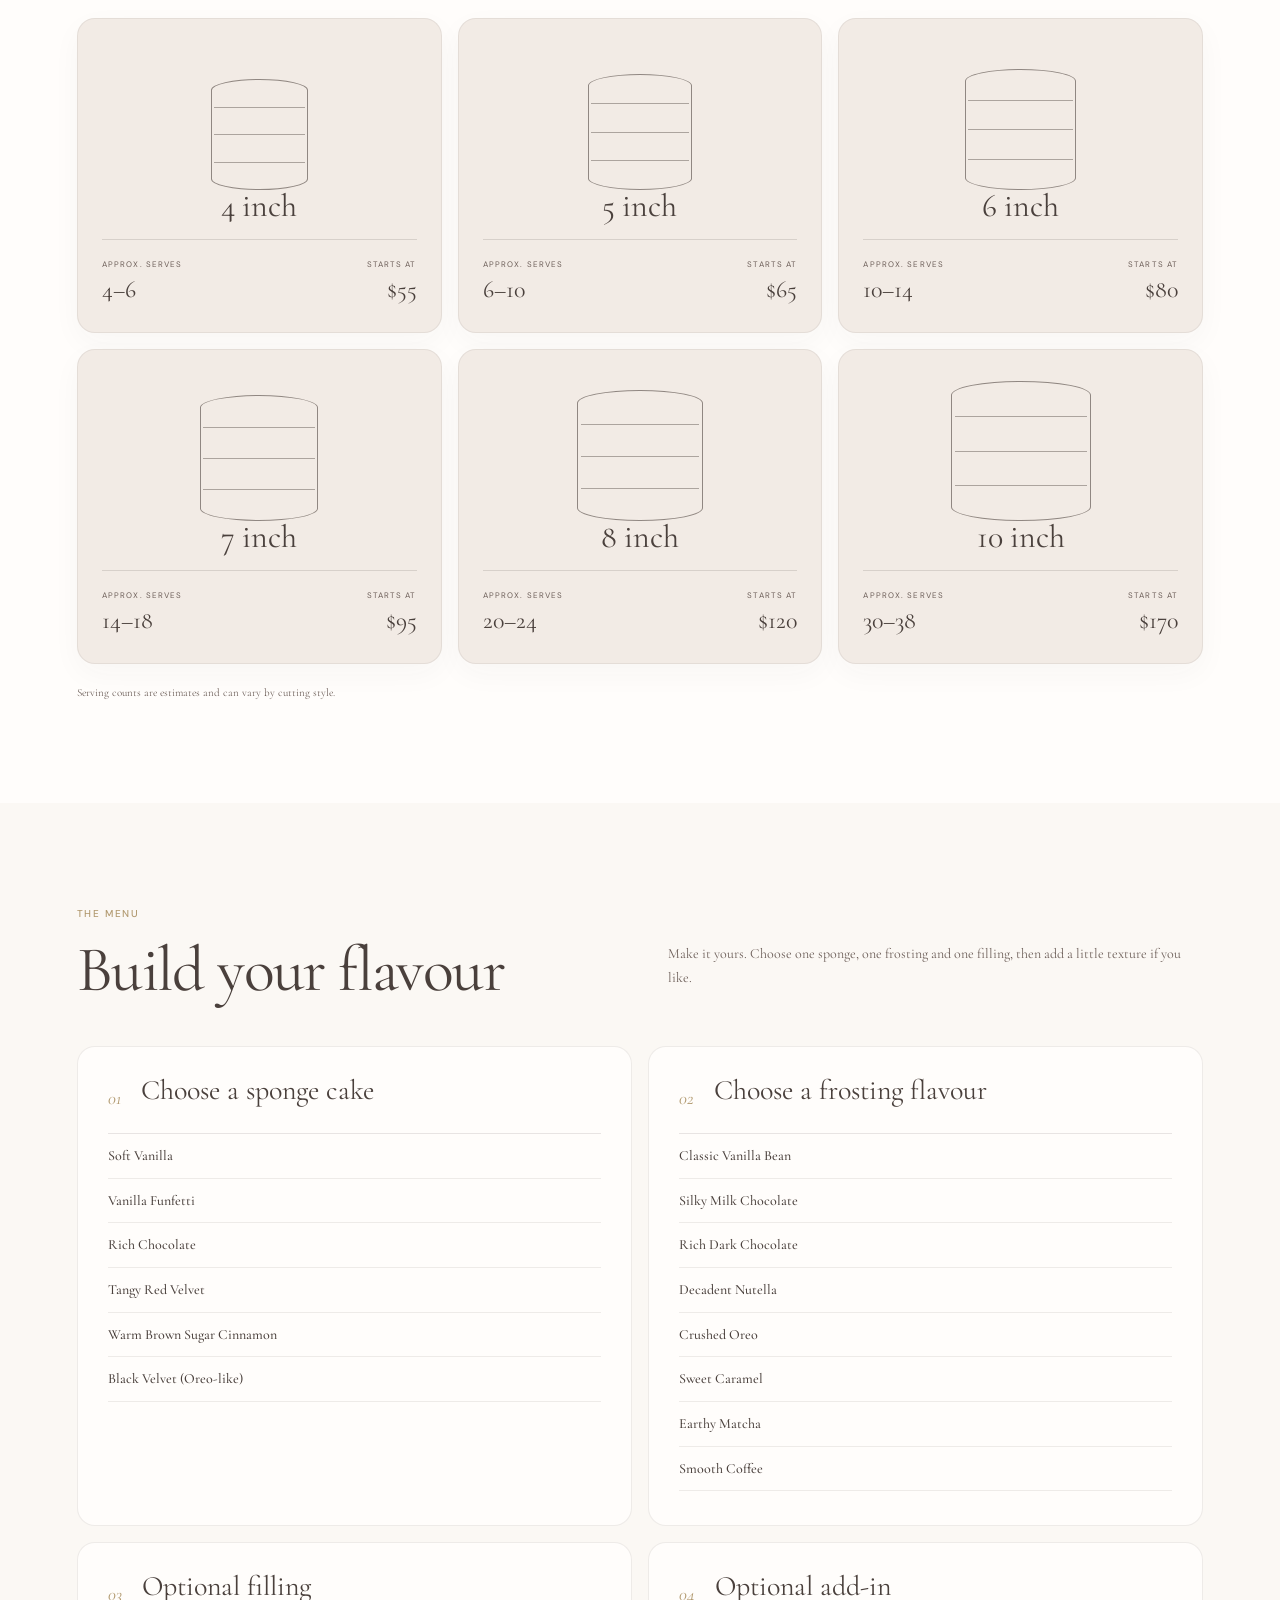
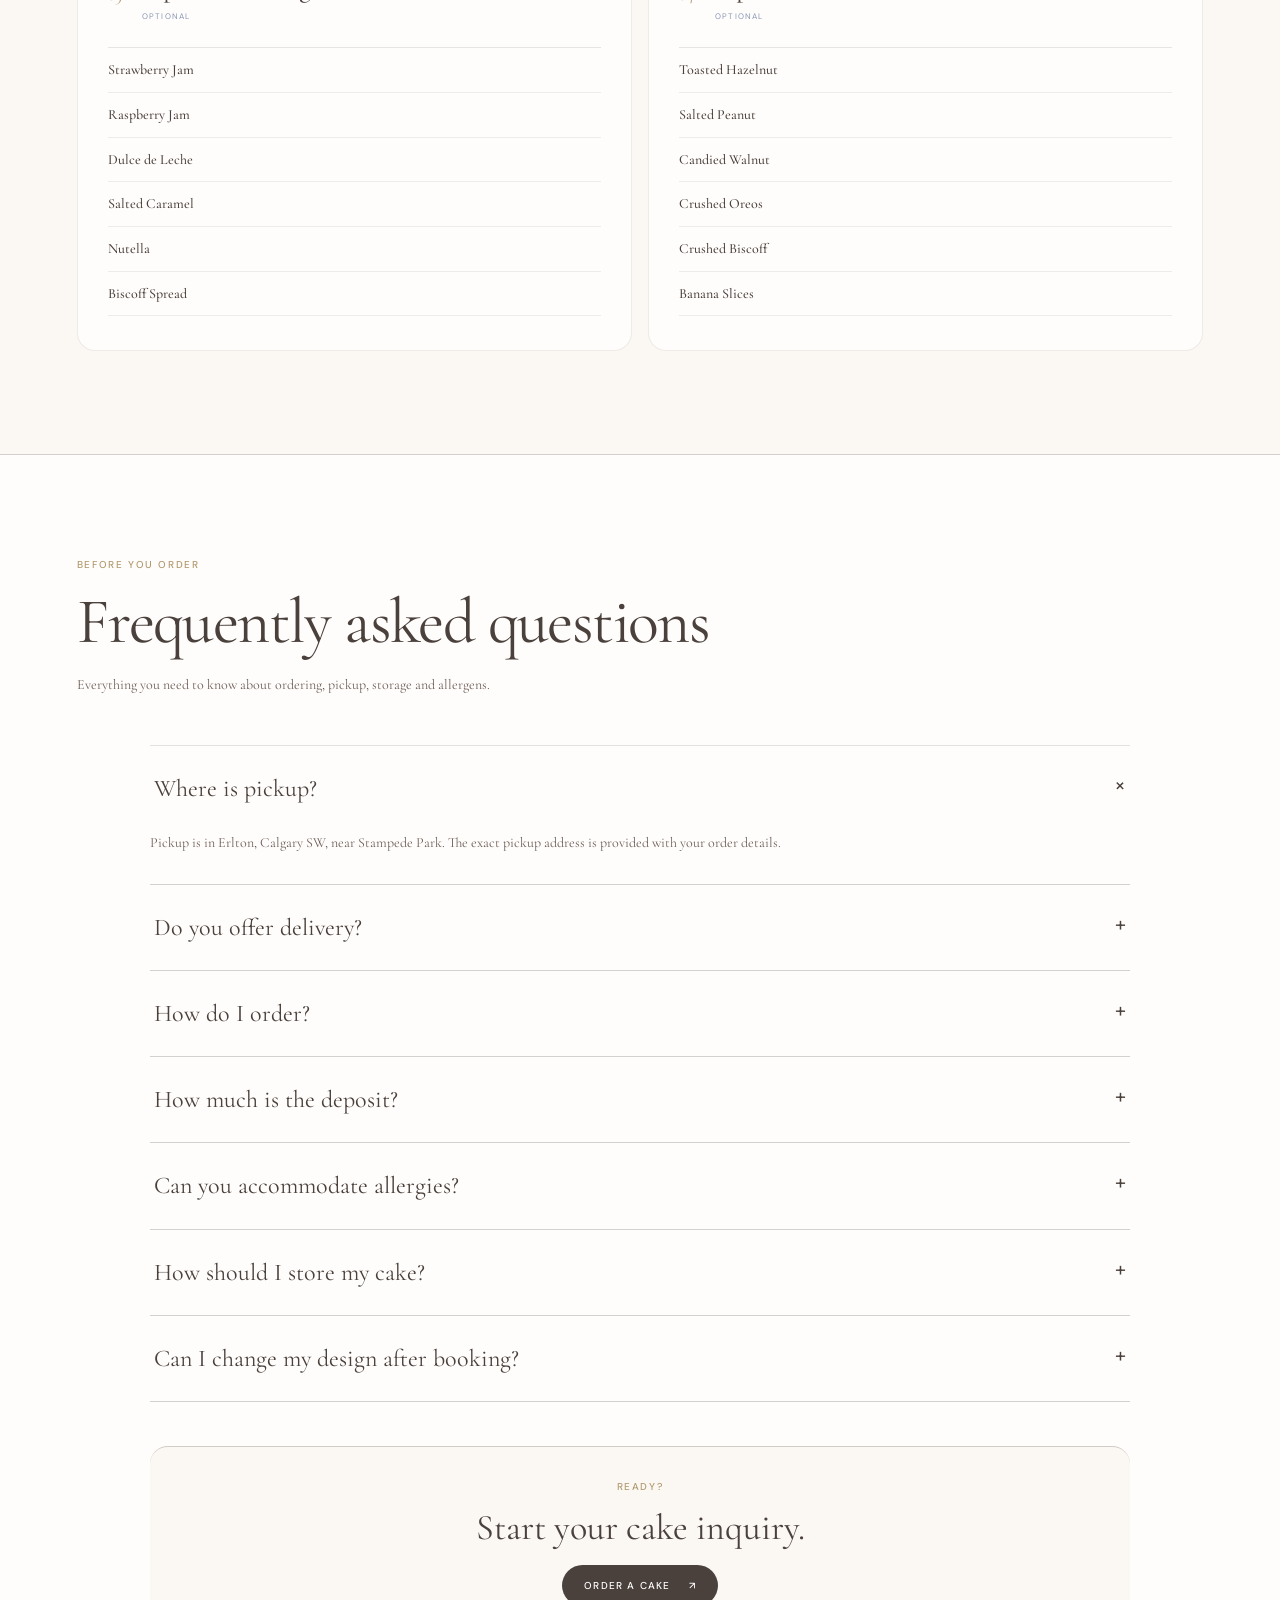
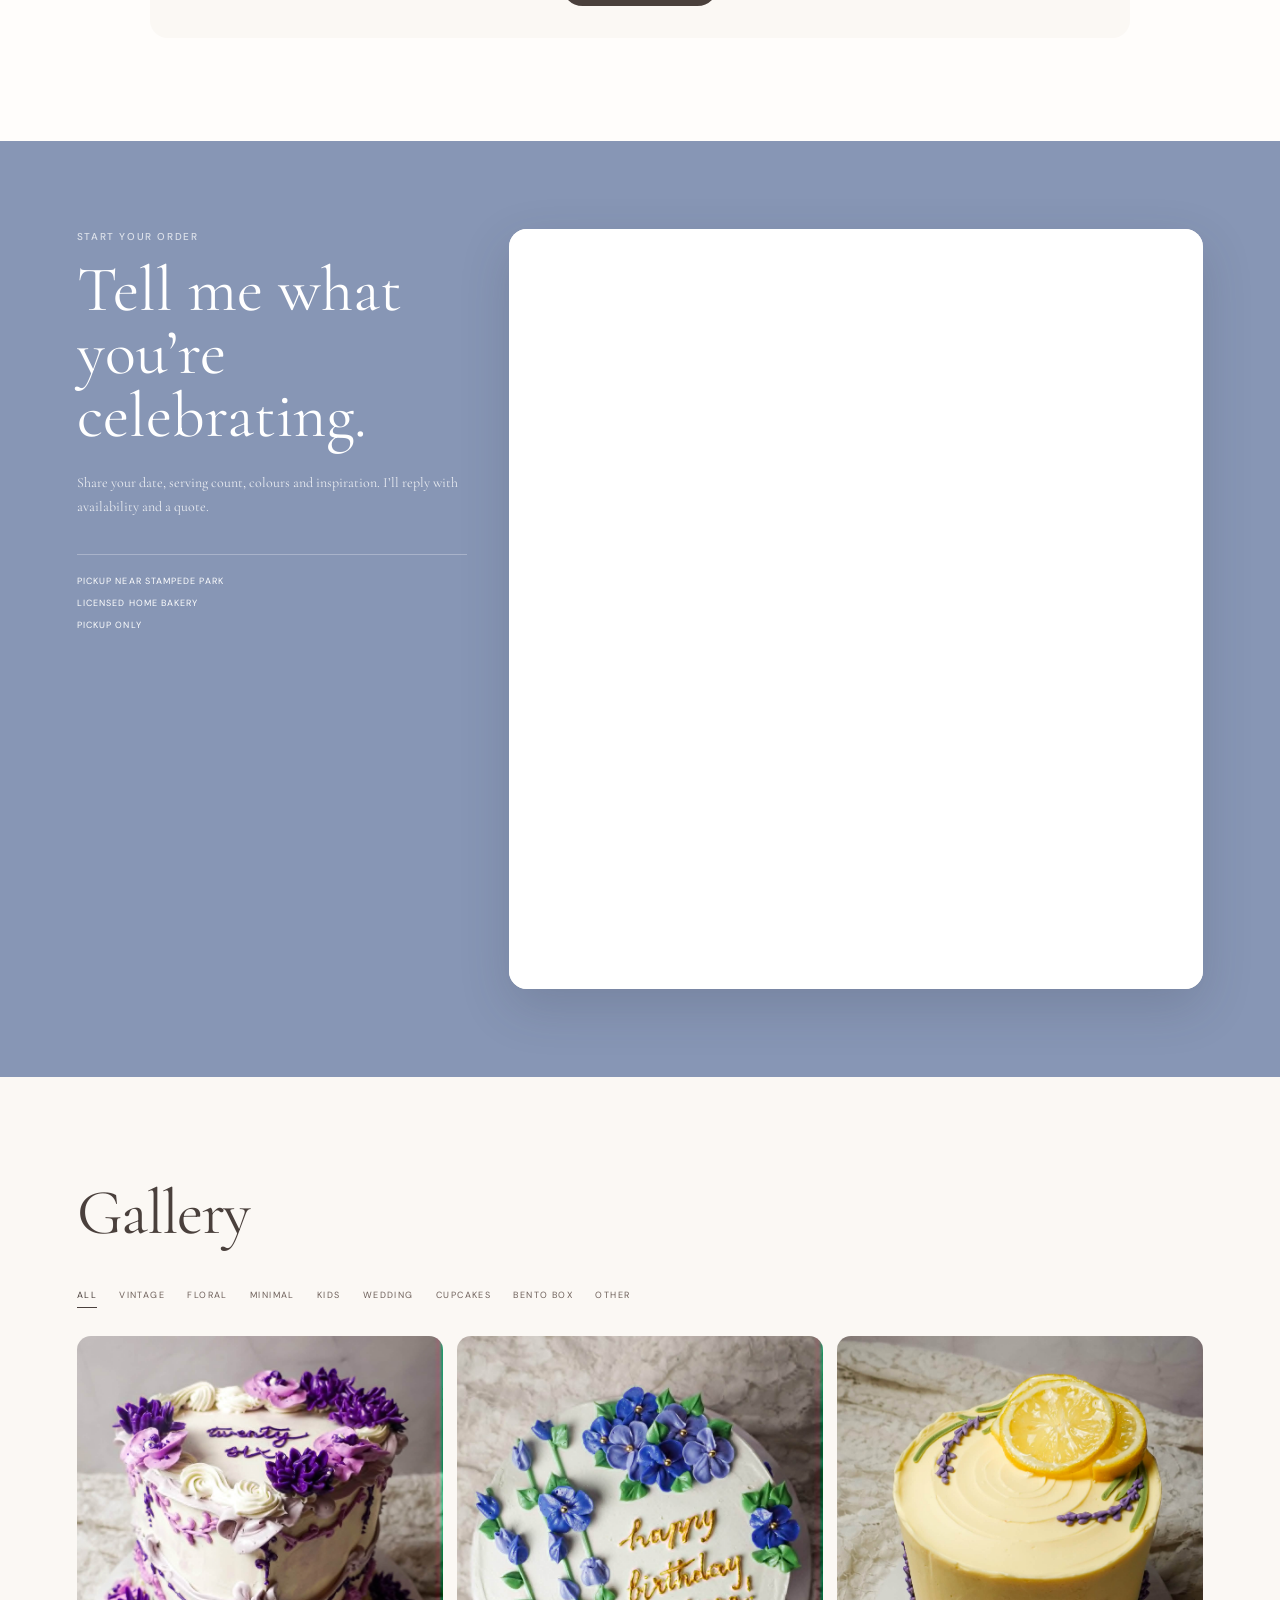
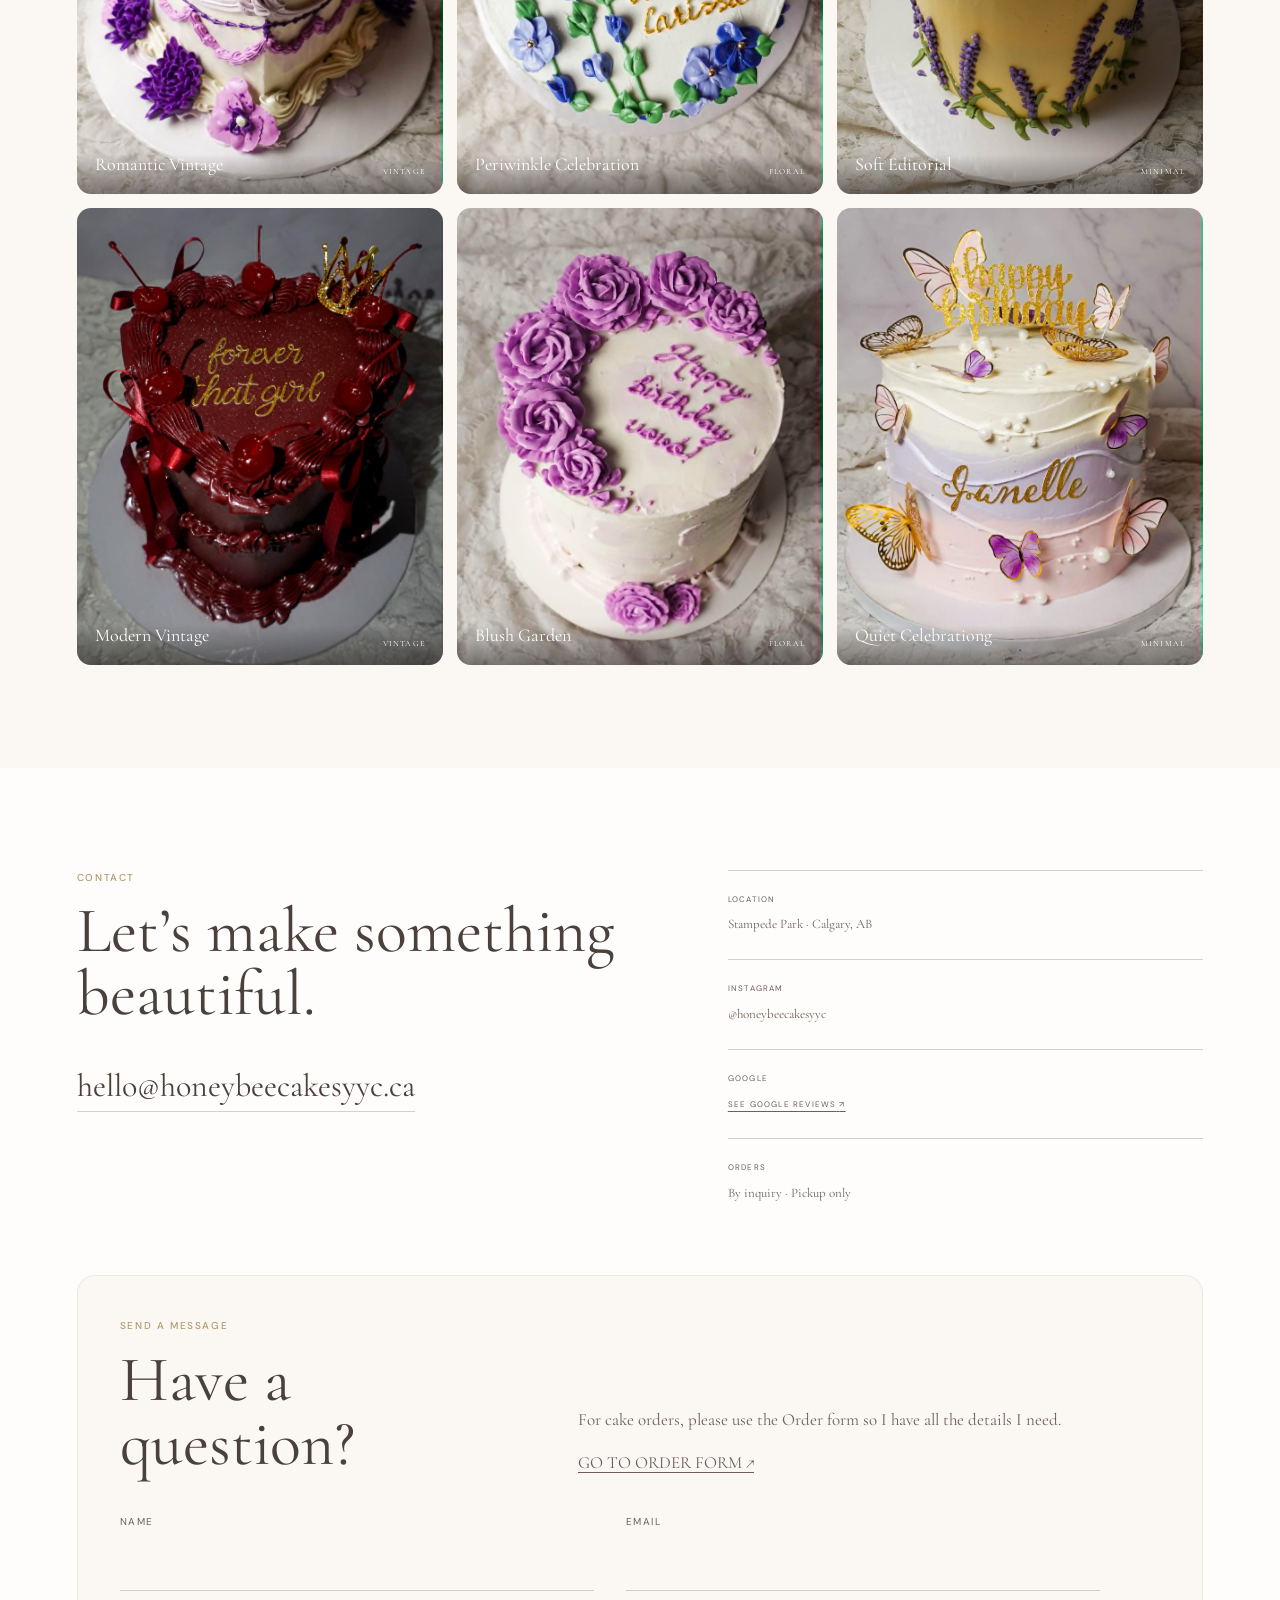
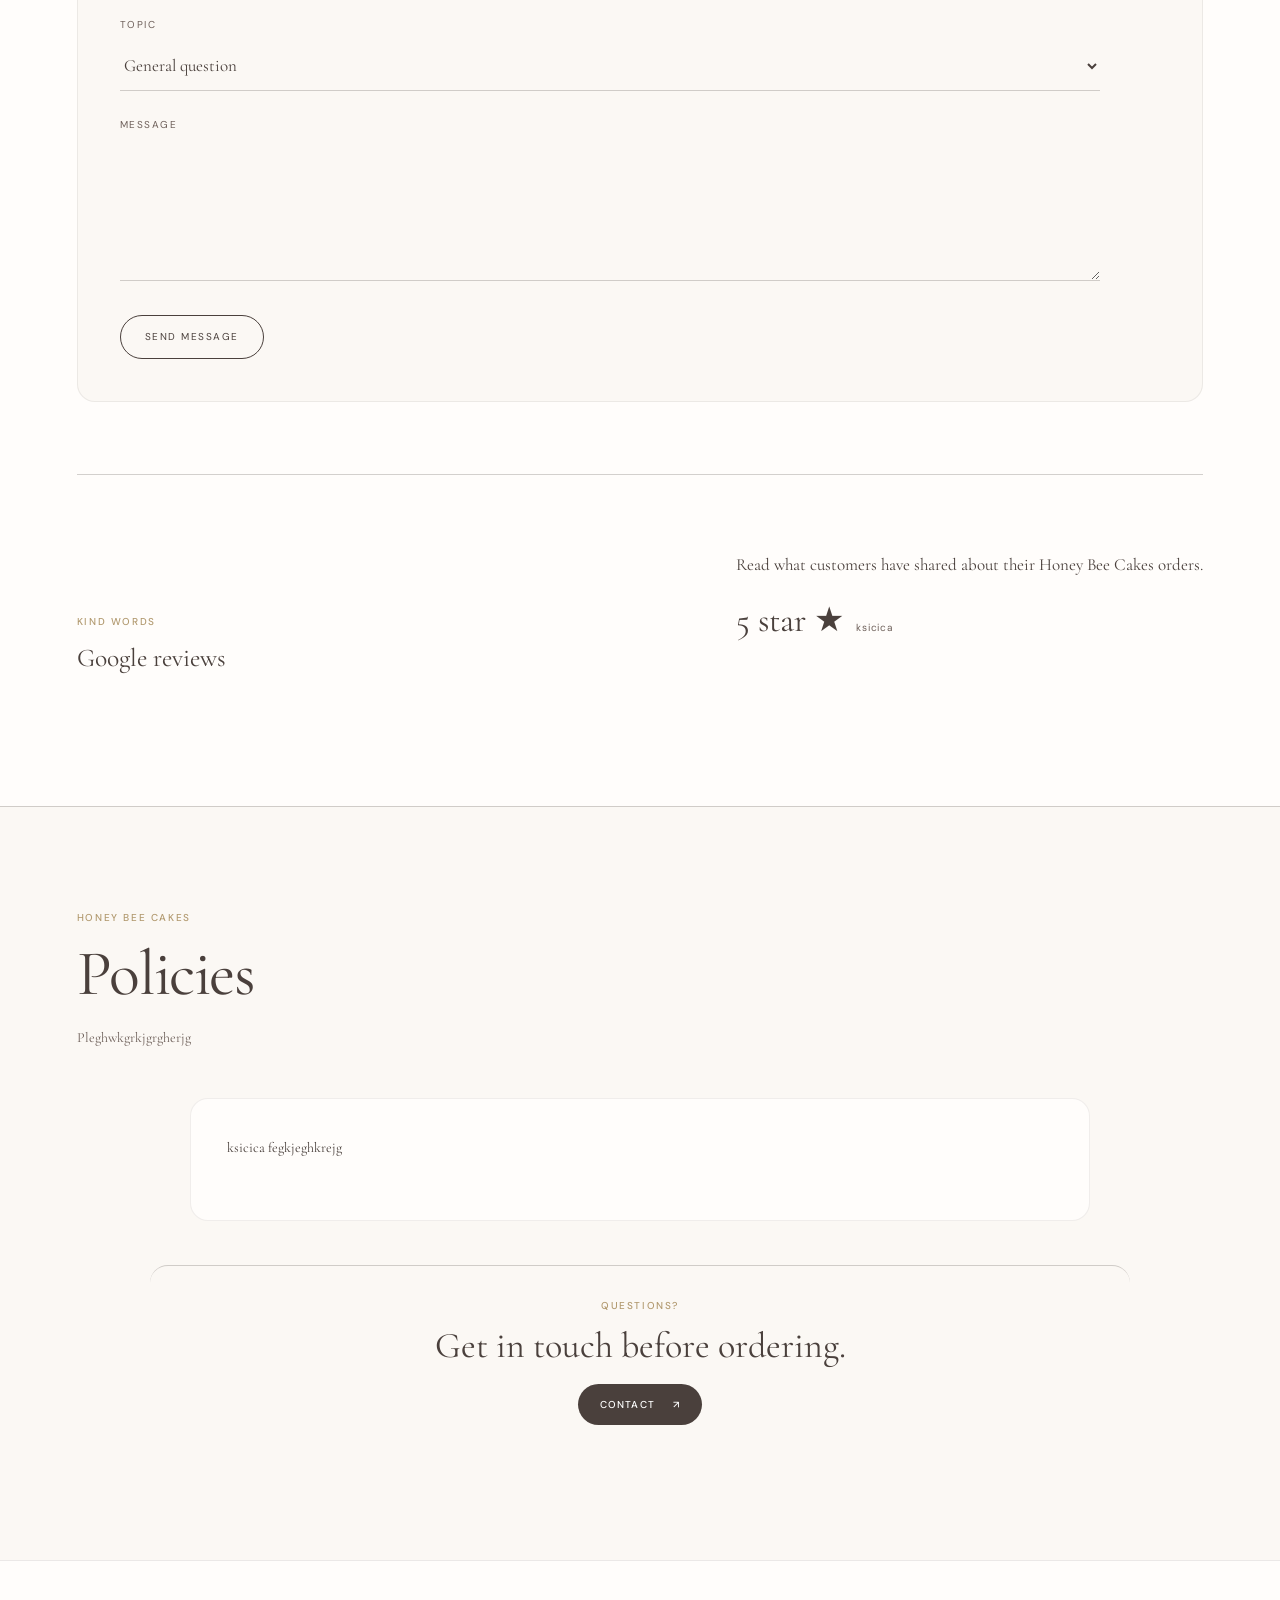
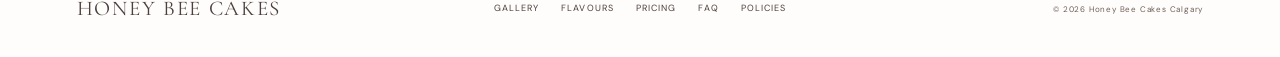
==== commit 967395e3: "Redesign site layout and prepare multiple embedded order forms" ====
--- a/index.html
+++ b/index.html
@@ -669,9 +669,202 @@
   .language-button .flag { font-size: 12px; margin-right: 3px; }
 }
 
+
+/* ===== TFWG-inspired boutique redesign ===== */
+:root{
+  --site-max:1180px;
+  --soft:#fbf8f4;
+  --soft-2:#f2ebe5;
+  --ink:#403733;
+  --muted:#776a65;
+  --dusty-blue:#8796b5;
+  --dusty-rose:#c58f9a;
+  --card-radius:18px;
+}
+body{background:#fffdfb;color:var(--body-color,var(--ink));font-family:var(--body-font,"DM Sans",Arial,sans-serif);font-weight:400;}
+.site-announcement{
+  min-height:34px;display:flex;align-items:center;justify-content:center;text-align:center;
+  padding:7px 20px;background:var(--heading-color,#4a403c);color:#fff;
+  font-family:var(--ui-font,"DM Sans",sans-serif);font-size:10px;letter-spacing:.14em;text-transform:uppercase;
+}
+.site-announcement:has(#announcement-text:empty){display:none;}
+.side-nav{
+  position:sticky;inset:auto;top:0;width:100%;height:76px;padding:0 clamp(22px,5vw,72px);
+  display:grid;grid-template-columns:auto 1fr auto;align-items:center;gap:30px;
+  border:0;border-bottom:1px solid rgba(64,55,51,.12);background:rgba(251,248,244,.96);
+  backdrop-filter:blur(14px);box-shadow:0 4px 24px rgba(64,55,51,.035);z-index:70;
+}
+.side-brand{font-family:var(--heading-font,"Playfair Display",Georgia,serif);font-size:20px;letter-spacing:.035em;font-weight:500;white-space:nowrap;}
+.side-nav nav{display:flex;align-items:center;justify-content:center;gap:clamp(14px,2.2vw,30px);margin:0;}
+.side-nav nav a{font-family:var(--ui-font,"DM Sans",sans-serif);font-size:10px;line-height:1;letter-spacing:.12em;text-transform:uppercase;font-weight:500;}
+.side-nav nav a::after{bottom:-10px;}
+.side-meta{display:none;}
+main{margin-left:0;}
+.language-switcher{top:91px;right:16px;box-shadow:none;background:rgba(255,253,251,.94);}
+
+.hero.hero-cinematic{
+  min-height:620px;height:auto;display:grid;grid-template-columns:minmax(0,1.02fr) minmax(420px,.98fr);
+  border-bottom:0;background:var(--soft);overflow:visible;
+}
+.hero.hero-cinematic .hero-image-wrap{
+  position:relative;inset:auto;grid-column:2;grid-row:1;min-height:620px;background:#ddd1c8;
+  overflow:hidden;
+}
+.hero.hero-cinematic .hero-image-wrap::after{animation:none;opacity:.08;background:#2c2421;}
+.hero.hero-cinematic .hero-image{
+  position:absolute;inset:0;width:100%;height:100%;object-fit:cover;transform:none;animation:none;
+}
+.hero.hero-cinematic .hero-copy{
+  grid-column:1;grid-row:1;min-height:620px;height:auto;padding:80px clamp(42px,7vw,100px);
+  align-items:flex-start;justify-content:center;text-align:left;background:var(--soft);color:var(--heading-color,var(--ink));
+}
+.hero.hero-cinematic .hero-logo-wrap{display:none;}
+.hero.hero-cinematic .eyebrow{opacity:1;animation:none;color:var(--accent-color,var(--dusty-rose));font-size:10px;margin-bottom:18px;}
+.hero.hero-cinematic h1{
+  opacity:1;transform:none;animation:none;color:inherit;font-family:var(--heading-font,"Playfair Display",serif);
+  font-size:clamp(48px,5.5vw,78px);line-height:1.02;letter-spacing:-.035em;max-width:720px;
+}
+.hero.hero-cinematic .hero-subheading{
+  opacity:1;transform:none;animation:none;color:var(--muted-color,var(--muted));
+  font-size:15px;line-height:1.75;max-width:520px;margin:24px 0 30px;
+}
+.hero.hero-cinematic .text-link,.text-link{
+  opacity:1;transform:none;animation:none;border:0;border-radius:999px;padding:13px 22px;
+  background:var(--heading-color,var(--ink));color:#fff;font-family:var(--ui-font,"DM Sans",sans-serif);
+  font-size:10px;letter-spacing:.12em;text-transform:uppercase;transition:transform .2s ease,opacity .2s ease;
+}
+.hero.hero-cinematic .text-link:hover,.text-link:hover{transform:translateY(-1px);opacity:.88;}
+
+.featured-strip{padding:28px clamp(18px,4vw,54px);background:#fffdfb;border-bottom:1px solid rgba(64,55,51,.1);}
+.featured-track{animation:none!important;width:100%;display:block;}
+.featured-group{display:grid;grid-template-columns:repeat(5,minmax(0,1fr));gap:12px;padding:0;width:100%;}
+.featured-group + .featured-group{display:none;}
+.featured-item{width:auto;height:220px;border-radius:14px;}
+.featured-item img{height:100%;object-fit:cover;}
+
+.section-pad{padding:clamp(74px,8vw,112px) clamp(24px,6vw,80px);}
+.section-heading{max-width:var(--site-max);margin:0 auto 42px;}
+.section-heading h2{font-family:var(--heading-font,"Playfair Display",serif);font-size:clamp(42px,5vw,64px);line-height:1.06;letter-spacing:-.025em;}
+.section-heading>p:last-child{font-family:var(--body-font,"DM Sans",sans-serif);font-size:14px;line-height:1.7;max-width:600px;}
+.split-heading{grid-template-columns:1fr 1fr;gap:55px;}
+.eyebrow{font-family:var(--ui-font,"DM Sans",sans-serif);font-size:10px;letter-spacing:.16em;text-transform:uppercase;color:var(--accent-color,var(--dusty-rose));}
+
+.pricing-section{background:#fffdfb;}
+.size-grid{max-width:var(--site-max);margin:0 auto;display:grid;grid-template-columns:repeat(3,minmax(0,1fr));gap:16px;background:transparent;border:0;}
+.size-card{
+  min-height:315px;padding:26px 24px 24px;background:var(--soft-2)!important;border:1px solid rgba(64,55,51,.08);
+  border-radius:var(--card-radius);box-shadow:0 10px 30px rgba(64,55,51,.035);
+}
+.cake-illustration{height:145px;}
+.size-card h3{font-size:32px;}
+.size-details{border-top:1px solid rgba(64,55,51,.15);}
+.pricing-footnote{max-width:var(--site-max);margin:20px auto 0;font-size:11px;}
+
+.flavours-section{background:var(--soft);border:0;}
+.flavour-grid{max-width:var(--site-max);margin:0 auto;display:grid;grid-template-columns:repeat(2,minmax(0,1fr));gap:16px;border:0;}
+.builder-group,.builder-group:nth-child(odd),.builder-group:nth-child(even){
+  min-height:auto;padding:30px 30px 34px;border:1px solid rgba(64,55,51,.09);border-radius:var(--card-radius);
+  background:#fffdfb;
+}
+.builder-heading{margin-bottom:20px;}
+.builder-heading h3{font-family:var(--heading-font,"Playfair Display",serif);font-size:28px;}
+.builder-number{color:var(--accent-color,var(--dusty-rose));}
+.builder-options{margin-left:0;border-top:1px solid rgba(64,55,51,.12);}
+.builder-option{grid-template-columns:1fr auto;padding:11px 0;border-color:rgba(64,55,51,.09);}
+.builder-option strong{font-family:var(--body-font,"DM Sans",sans-serif);font-size:14px;font-weight:500;}
+
+.faq-flow{background:#fffdfb;}
+.faq-flow .faq-list{max-width:980px;margin:0 auto;border-top:1px solid rgba(64,55,51,.14);}
+.faq-question{font-family:var(--heading-font,"Playfair Display",serif);font-size:24px;padding:24px 4px;}
+.faq-answer p{font-family:var(--body-font,"DM Sans",sans-serif);font-size:14px;line-height:1.75;}
+.flow-cta{max-width:980px;margin:44px auto 0;padding:32px;border-radius:var(--card-radius);background:var(--soft);}
+.flow-cta h3{font-family:var(--heading-font,"Playfair Display",serif);font-size:36px;margin-bottom:20px;}
+
+.order-section{
+  display:grid;grid-template-columns:minmax(280px,.72fr) minmax(0,1.28fr);gap:42px;
+  max-width:none;background:var(--dusty-blue)!important;color:#fff;padding-top:88px;padding-bottom:88px;
+}
+.order-copy{max-width:460px;justify-self:end;}
+.order-copy h2{font-family:var(--heading-font,"Playfair Display",serif);font-size:clamp(42px,5vw,66px);}
+.order-copy>p:not(.eyebrow){font-size:14px;line-height:1.7;}
+.order-meta{border-color:rgba(255,255,255,.28);}
+.order-form-selector{display:grid;gap:8px;margin-top:28px;}
+.order-form-button{
+  width:100%;text-align:left;border:1px solid rgba(255,255,255,.38);border-radius:12px;background:transparent;color:#fff;
+  padding:13px 15px;cursor:pointer;font-family:var(--ui-font,"DM Sans",sans-serif);font-size:11px;letter-spacing:.04em;
+}
+.order-form-button small{display:block;margin-top:3px;opacity:.72;font-size:10px;letter-spacing:0;}
+.order-form-button.active{background:#fff;color:var(--heading-color,var(--ink));border-color:#fff;}
+.order-form-button:disabled{opacity:.45;cursor:not-allowed;}
+.form-shell{max-width:760px;width:100%;min-height:680px;border-radius:18px;overflow:hidden;box-shadow:0 18px 50px rgba(42,48,66,.18);}
+.form-shell iframe{height:760px;}
+.form-placeholder{min-height:680px;}
+
+.gallery-section{background:var(--soft);}
+.gallery-filters{max-width:var(--site-max);margin:0 auto 28px;}
+.gallery-grid{max-width:var(--site-max);margin:0 auto;columns:auto;display:grid;grid-template-columns:repeat(3,minmax(0,1fr));gap:14px;}
+.gallery-item{margin:0;border-radius:14px;aspect-ratio:4/5;}
+.gallery-item img{width:100%;height:100%;object-fit:cover;}
+.gallery-overlay{opacity:1;background:linear-gradient(transparent 55%,rgba(35,29,27,.5));}
+.gallery-overlay strong{font-size:18px;}
+
+.contact-section{display:block;background:#fffdfb!important;border:0;}
+.contact-top,.contact-form-wrap,.contact-reviews{max-width:var(--site-max);margin-left:auto;margin-right:auto;}
+.contact-top{display:grid;grid-template-columns:1.1fr .9fr;gap:70px;}
+.contact-main h2{font-family:var(--heading-font,"Playfair Display",serif);font-size:clamp(42px,5vw,64px);}
+.contact-email{font-family:var(--heading-font,"Playfair Display",serif);font-size:clamp(22px,2.5vw,34px);}
+.contact-form-wrap{margin-top:72px;padding:42px;background:var(--soft);border:1px solid rgba(64,55,51,.08);border-radius:var(--card-radius);}
+.contact-reviews{margin-top:72px;}
+.review-card{border-radius:14px;background:var(--soft);border:1px solid rgba(64,55,51,.08);}
+
+.policies-flow{background:var(--soft);}
+.policies-body{max-width:900px;background:#fffdfb;border-radius:var(--card-radius);padding:36px;border:1px solid rgba(64,55,51,.08);}
+.policies-body p:first-child{font-family:var(--body-font,"DM Sans",sans-serif);font-size:14px;line-height:1.8;}
+
+footer{padding:32px clamp(24px,6vw,80px);border-top:1px solid rgba(64,55,51,.1);background:#fffdfb!important;}
+.footer-mark{font-family:var(--heading-font,"Playfair Display",serif);}
+
+@media(max-width:980px){
+  .side-nav{display:none;}
+  .mobile-menu-button{
+    display:block;top:46px;right:14px;border:1px solid rgba(64,55,51,.14);border-radius:999px;background:#fffdfb;
+    padding:10px 13px;color:var(--heading-color,var(--ink));
+  }
+  .language-switcher{top:45px;right:78px;}
+  .hero.hero-cinematic{grid-template-columns:1fr;min-height:auto;}
+  .hero.hero-cinematic .hero-copy{grid-column:1;grid-row:1;min-height:460px;padding:72px 30px 54px;}
+  .hero.hero-cinematic .hero-image-wrap{grid-column:1;grid-row:2;min-height:58svh;}
+  .order-section{grid-template-columns:1fr;}
+  .order-copy{max-width:760px;justify-self:stretch;}
+  .form-shell{max-width:none;}
+  .contact-top{grid-template-columns:1fr;}
+}
+@media(max-width:700px){
+  .site-announcement{font-size:9px;}
+  .hero.hero-cinematic .hero-copy{min-height:430px;padding:68px 22px 46px;}
+  .hero.hero-cinematic h1{font-size:46px;}
+  .featured-strip{padding:12px;}
+  .featured-group{grid-template-columns:repeat(2,minmax(0,1fr));gap:8px;}
+  .featured-item{height:180px;}
+  .featured-item:nth-child(n+7){display:none;}
+  .size-grid{grid-template-columns:1fr;}
+  .flavour-grid{grid-template-columns:1fr;}
+  .gallery-grid{grid-template-columns:repeat(2,minmax(0,1fr));gap:8px;}
+  .gallery-overlay{display:none;}
+  .section-pad{padding:64px 18px;}
+  .section-heading h2{font-size:42px;}
+  .split-heading{grid-template-columns:1fr;gap:14px;}
+  .builder-group,.builder-group:nth-child(odd),.builder-group:nth-child(even){padding:24px 20px 26px;}
+  .order-section{padding-top:64px;padding-bottom:64px;}
+  .form-shell,.form-placeholder{min-height:560px;}
+  .form-shell iframe{height:700px;}
+  .contact-form-wrap{padding:28px 20px;}
+  .policies-body{padding:26px 20px;}
+}
+
 </style>
 </head>
-<body data-build="HBC_BILINGUAL_V1">
+<body data-build="HBC_BILINGUAL_V1">\n<div class="site-announcement"><span id="announcement-text">CUSTOM CAKES IN CALGARY · PICKUP IN ERLTON</span></div>
 <button id="mobile-menu-text" class="mobile-menu-button" aria-label="Open menu" aria-expanded="false">MENU</button>
 <aside class="side-nav" aria-label="Primary navigation">
   <a class="side-brand" href="#home" aria-label="Honey Bee Cakes home"><span id="brand-name">HONEY BEE CAKES</span></a>
@@ -704,7 +897,7 @@
 <section class="pricing-section section-pad" id="pricing"><div class="section-heading reveal"><p id="pricing-eyebrow" class="eyebrow">PLANNING YOUR CAKE</p><h2 id="pricing-heading">Price + size guide</h2><p id="pricing-intro">Starting prices are a guide. Final pricing depends on design detail, finish and decoration.</p></div><div id="size-grid" class="size-grid"></div><p id="pricing-footnote" class="pricing-footnote">Serving counts are estimates and can vary by cutting style.</p></section>
 <section class="flavours-section section-pad" id="flavours"><div class="section-heading split-heading reveal"><div><p id="flavours-eyebrow" class="eyebrow">THE MENU</p><h2 id="flavours-heading">Build your flavour</h2></div><p id="flavours-copy">Make it yours. Choose one sponge, one frosting and one filling, then add a little texture if you like.</p></div><div id="flavour-grid" class="flavour-grid"></div></section>
 <section class="faq-flow section-pad" id="faq"><div class="section-heading reveal"><p id="faq-eyebrow" class="eyebrow">BEFORE YOU ORDER</p><h2 id="faq-heading">Frequently asked questions</h2><p id="faq-intro">Everything you need to know about ordering, pickup, storage and allergens.</p></div><div id="faq-list" class="faq-list reveal"></div><div class="flow-cta reveal"><p id="faq-cta-eyebrow" class="eyebrow">READY?</p><h3 id="faq-cta-heading">Start your cake inquiry.</h3><a id="faq-order-link" class="text-link" href="#order"><span id="faq-cta-button">ORDER A CAKE</span> <span id="faq-cta-arrow">↗</span></a></div></section>
-<section class="order-section section-pad" id="order"><div class="order-copy reveal"><p id="order-eyebrow" class="eyebrow">START YOUR ORDER</p><h2 id="order-heading">Tell me what you’re celebrating.</h2><p id="order-copy">Share your date, serving count, colours and inspiration. I’ll reply with availability and a quote.</p><div class="order-meta"><span id="order-meta-1">Pickup near Stampede Park</span><span id="order-meta-2">Licensed home bakery</span><span id="order-meta-3">Pickup only</span></div></div><div class="form-shell reveal"><iframe id="youform-frame" title="Honey Bee Cakes order form" loading="lazy" allow="clipboard-write" referrerpolicy="strict-origin-when-cross-origin"></iframe><div id="form-placeholder" class="form-placeholder"><h3 id="form-placeholder-heading">Your Youform goes here</h3><p id="form-placeholder-copy">Paste your Youform embed URL into Website text and it appears here automatically.</p></div></div></section>
+<section class="order-section section-pad" id="order"><div class="order-copy reveal"><p id="order-eyebrow" class="eyebrow">START YOUR ORDER</p><h2 id="order-heading">Tell me what you’re celebrating.</h2><p id="order-copy">Share your date, serving count, colours and inspiration. I’ll reply with availability and a quote.</p><div class="order-meta"><span id="order-meta-1">Pickup near Stampede Park</span><span id="order-meta-2">Licensed home bakery</span><span id="order-meta-3">Pickup only</span></div><div id="order-form-selector" class="order-form-selector" aria-label="Choose an order form"></div></div><div class="form-shell reveal"><iframe id="youform-frame" title="Honey Bee Cakes order form" loading="lazy" allow="clipboard-write" referrerpolicy="strict-origin-when-cross-origin"></iframe><div id="form-placeholder" class="form-placeholder"><h3 id="form-placeholder-heading">Your Youform goes here</h3><p id="form-placeholder-copy">Paste your Youform embed URL into Website text and it appears here automatically.</p></div></div></section>
 <section class="gallery-section section-pad" id="gallery"><div class="section-heading reveal"><p id="gallery-eyebrow" class="eyebrow"></p><h2 id="gallery-heading">Gallery</h2><p id="gallery-copy"></p></div><div id="gallery-filters" class="gallery-filters reveal" aria-label="Gallery filters"></div><div id="gallery-grid" class="gallery-grid"></div></section>
 <section class="contact-section section-pad" id="contact"><div class="contact-top"><div class="contact-main reveal"><p id="contact-eyebrow" class="eyebrow">CONTACT</p><h2 id="contact-heading">Let’s make something beautiful.</h2><a id="contact-email" class="contact-email" href="mailto:hello@honeybeecakesyyc.ca">hello@honeybeecakesyyc.ca</a></div><div class="contact-details reveal"><div><span id="contact-location-label">LOCATION</span><p id="contact-location">Stampede Park · Calgary, AB</p></div><div><span id="contact-instagram-label">INSTAGRAM</span><p><a id="instagram-link" href="#">@honeybeecakesyyc</a></p></div><div><span id="contact-google-label">GOOGLE</span><p class="contact-google-line"><a id="google-reviews-link" href="https://share.google/7Y7cGbQnAvDyhmbJb" target="_blank" rel="noopener"><span id="reviews-button-text">SEE GOOGLE REVIEWS</span> <span id="reviews-button-arrow">↗</span></a></p></div><div><span id="contact-orders-label">ORDERS</span><p id="contact-orders">By inquiry · Pickup only</p></div></div></div><div class="contact-form-wrap reveal" id="contact-form-wrap"><div class="contact-form-head"><div><p id="contact-form-eyebrow" class="eyebrow">SEND A MESSAGE</p><h3 id="contact-form-heading">Have a question?</h3></div><div class="contact-form-note"><p id="contact-form-note">For cake orders, please use the Order form so I have all the details I need.</p><a id="contact-form-order-link" href="#order">GO TO ORDER FORM ↗</a></div></div><form id="contact-form" class="contact-form" action="https://formspree.io/f/xyeyqpjn" method="POST"><div class="contact-field"><label id="contact-form-name-label" for="contact-name">Name</label><input id="contact-name" name="name" type="text" autocomplete="name" required></div><div class="contact-field"><label id="contact-form-email-label" for="contact-form-email">Email</label><input id="contact-form-email" name="email" type="email" autocomplete="email" required></div><div class="contact-field full"><label id="contact-form-topic-label" for="contact-topic">Topic</label><select id="contact-topic" name="topic" required><option value="General question">General question</option><option value="Existing order">Existing order</option><option value="Collaboration">Collaboration</option><option value="Other">Other</option></select></div><div class="contact-field full"><label id="contact-form-message-label" for="contact-message">Message</label><textarea id="contact-message" name="message" required></textarea></div><input id="contact-form-subject" type="hidden" name="_subject" value="Honey Bee Cakes website message"><div class="contact-form-actions"><button id="contact-form-submit" class="contact-submit" type="submit">SEND MESSAGE</button><p id="contact-form-status" class="contact-form-status" role="status" aria-live="polite"></p></div></form></div><div class="contact-reviews"><div class="contact-reviews-head reveal"><div><p id="contact-reviews-eyebrow" class="eyebrow">KIND WORDS</p><h2 id="contact-reviews-heading">Google reviews</h2></div><div><p id="contact-reviews-copy">Read what customers have shared about their Honey Bee Cakes orders.</p><div id="reviews-summary" class="reviews-summary" hidden><strong id="reviews-rating"></strong><span id="reviews-count"></span></div></div></div><div id="contact-reviews-grid" class="contact-reviews-grid"></div></div></section>
 <section class="policies-flow section-pad" id="policies"><div class="section-heading reveal"><p id="policies-eyebrow" class="eyebrow">HONEY BEE CAKES</p><h2 id="policies-title">Policies</h2><p id="policies-intro">Please review these policies before placing your order.</p></div><div id="policies-body" class="policies-body reveal"></div><div class="flow-cta reveal"><p id="policies-cta-eyebrow" class="eyebrow">QUESTIONS?</p><h3 id="policies-cta-heading">Get in touch before ordering.</h3><a id="policies-contact-link" class="text-link" href="#contact"><span id="policies-cta-button">CONTACT</span> <span id="policies-cta-arrow">↗</span></a></div></section>
@@ -714,7 +907,7 @@
 <script>
 const DATA = {
   legacySite: 'content/site.json', text: 'content/text.json', textHu: 'content/text_hu.json', design: 'content/design.json', images: 'content/images.json',
-  gallery: 'content/gallery.json', reviews: 'content/reviews.json', flavours: 'content/flavours.json', flavoursHu: 'content/flavours_hu.json',
+  gallery: 'content/gallery.json', reviews: 'content/reviews.json', orderForms: 'content/order_forms.json', flavours: 'content/flavours.json', flavoursHu: 'content/flavours_hu.json',
   pricing: 'content/pricing.json', faq: 'content/faq.json', faqHu: 'content/faq_hu.json', policies: 'content/policies.json', policiesHu: 'content/policies_hu.json'
 };
 
@@ -868,6 +1061,30 @@
   draw(allLabel); filters.querySelectorAll('button').forEach(btn=>btn.addEventListener('click',()=>{filters.querySelectorAll('button').forEach(x=>x.classList.remove('active'));btn.classList.add('active');draw(btn.dataset.filter);}));
 }
 
+function renderOrderForms(items=[],site={}){
+  const selector=qs('#order-form-selector'), frame=qs('#youform-frame'), placeholder=qs('#form-placeholder');
+  if(!selector||!frame) return;
+  const forms=(Array.isArray(items)?items:[]).filter(x=>x&&x.title);
+  const fallback=String(site.youform_embed_url||'').trim();
+  if(!forms.length){
+    selector.innerHTML='';
+    if(fallback){ frame.src=fallback; frame.style.display='block'; placeholder?.remove(); }
+    return;
+  }
+  selector.innerHTML=forms.map((item,i)=>{
+    const valid=String(item.url||'').trim();
+    return `<button type="button" class="order-form-button" data-index="${i}" ${valid?'':'disabled'}><span>${escapeHTML(item.title||'Order')}</span>${item.description?`<small>${escapeHTML(item.description)}</small>`:''}</button>`;
+  }).join('');
+  const activate=(index)=>{
+    const item=forms[index]; if(!item||!String(item.url||'').trim()) return;
+    selector.querySelectorAll('.order-form-button').forEach((b,i)=>b.classList.toggle('active',i===index));
+    frame.src=String(item.url).trim(); frame.style.display='block'; placeholder?.remove();
+  };
+  selector.querySelectorAll('.order-form-button:not(:disabled)').forEach(btn=>btn.addEventListener('click',()=>activate(Number(btn.dataset.index))));
+  const first=forms.findIndex(x=>String(x.url||'').trim());
+  if(first>=0) activate(first); else if(fallback){ frame.src=fallback; frame.style.display='block'; placeholder?.remove(); }
+}
+
 function renderReviews(data={},site={}){
   const grid=qs('#contact-reviews-grid'); if(!grid) return; const items=Array.isArray(data.items)?data.items:[];
   const link=qs('#google-reviews-link'); if(link && data.google_url) link.href=data.google_url;
@@ -920,9 +1137,9 @@
 
 (async function init(){
   initMobileNav(); initLightbox();
-  const [legacySite,text,textHu,design,images,gallery,reviews,flavours,flavoursHu,pricing,faq,faqHu,policies,policiesHu]=await Promise.all([
+  const [legacySite,text,textHu,design,images,gallery,reviews,orderForms,flavours,flavoursHu,pricing,faq,faqHu,policies,policiesHu]=await Promise.all([
     getJSON(DATA.legacySite,{}),getJSON(DATA.text,{}),getJSON(DATA.textHu,{}),getJSON(DATA.design,{}),getJSON(DATA.images,{}),
-    getJSON(DATA.gallery,[]),getJSON(DATA.reviews,{}),getJSON(DATA.flavours,{}),getJSON(DATA.flavoursHu,{}),getJSON(DATA.pricing,[]),
+    getJSON(DATA.gallery,[]),getJSON(DATA.reviews,{}),getJSON(DATA.orderForms,[]),getJSON(DATA.flavours,{}),getJSON(DATA.flavoursHu,{}),getJSON(DATA.pricing,[]),
     getJSON(DATA.faq,[]),getJSON(DATA.faqHu,[]),getJSON(DATA.policies,{}),getJSON(DATA.policiesHu,{})
   ]);
   const englishSite=mergeSite(legacySite,text,design,images);
@@ -940,7 +1157,7 @@
     try { localStorage.setItem('hbc_language',chosen); } catch(e){}
     const u=new URL(location.href); u.searchParams.set('lang',chosen); history.replaceState(null,'',u.pathname+u.search+u.hash);
     qsa('[data-language]').forEach(btn=>btn.setAttribute('aria-pressed',btn.dataset.language===chosen?'true':'false'));
-    renderSite(pack.site); renderFeatured(gallery); renderGallery(gallery,pack.site); renderReviews(reviews,pack.site); renderFlavours(pack.flavours); renderPricing(pricing,pack.site); renderFAQ(pack.faq); renderPolicies(pack.policies); initContactForm(pack.site); initReveal();
+    renderSite(pack.site); renderFeatured(gallery); renderGallery(gallery,pack.site); renderReviews(reviews,pack.site); renderOrderForms(orderForms,pack.site); renderFlavours(pack.flavours); renderPricing(pricing,pack.site); renderFAQ(pack.faq); renderPolicies(pack.policies); initContactForm(pack.site); initReveal();
   }
 
   qsa('[data-language]').forEach(btn=>btn.addEventListener('click',()=>renderLanguage(btn.dataset.language)));
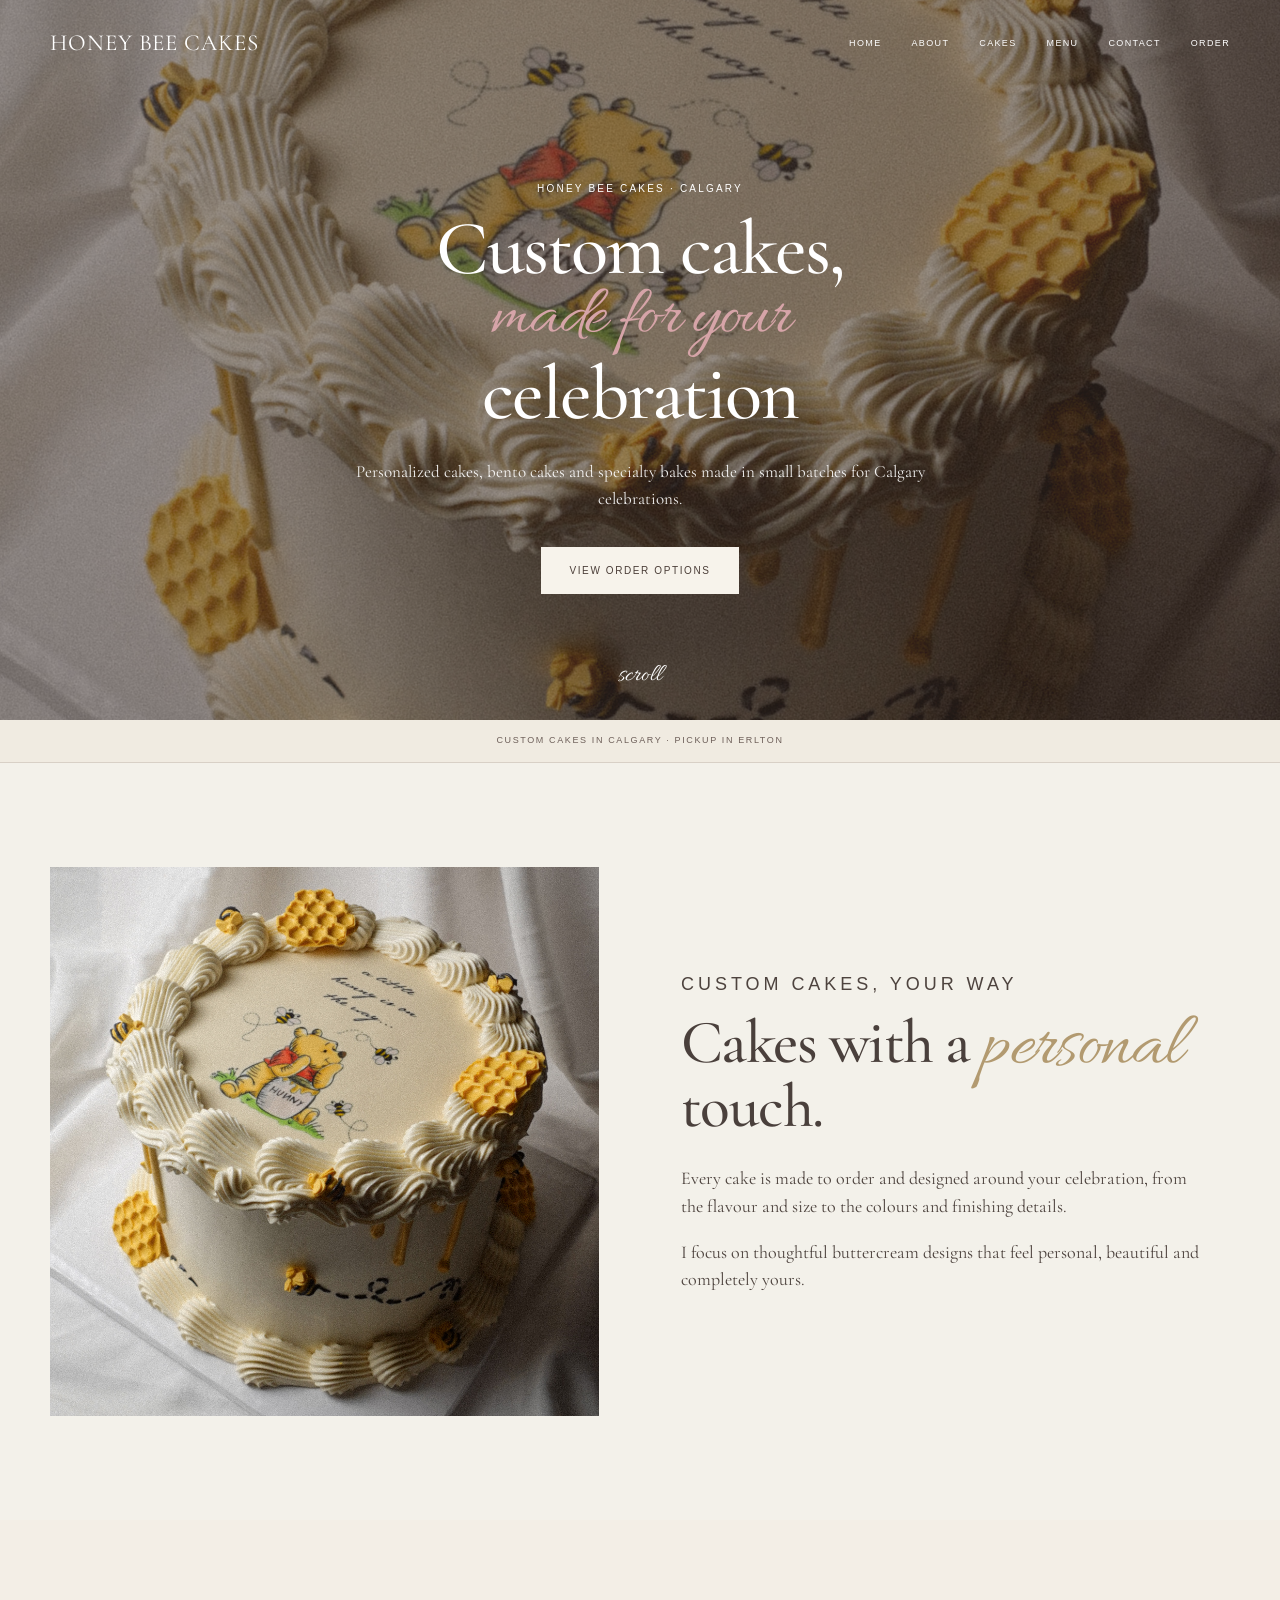
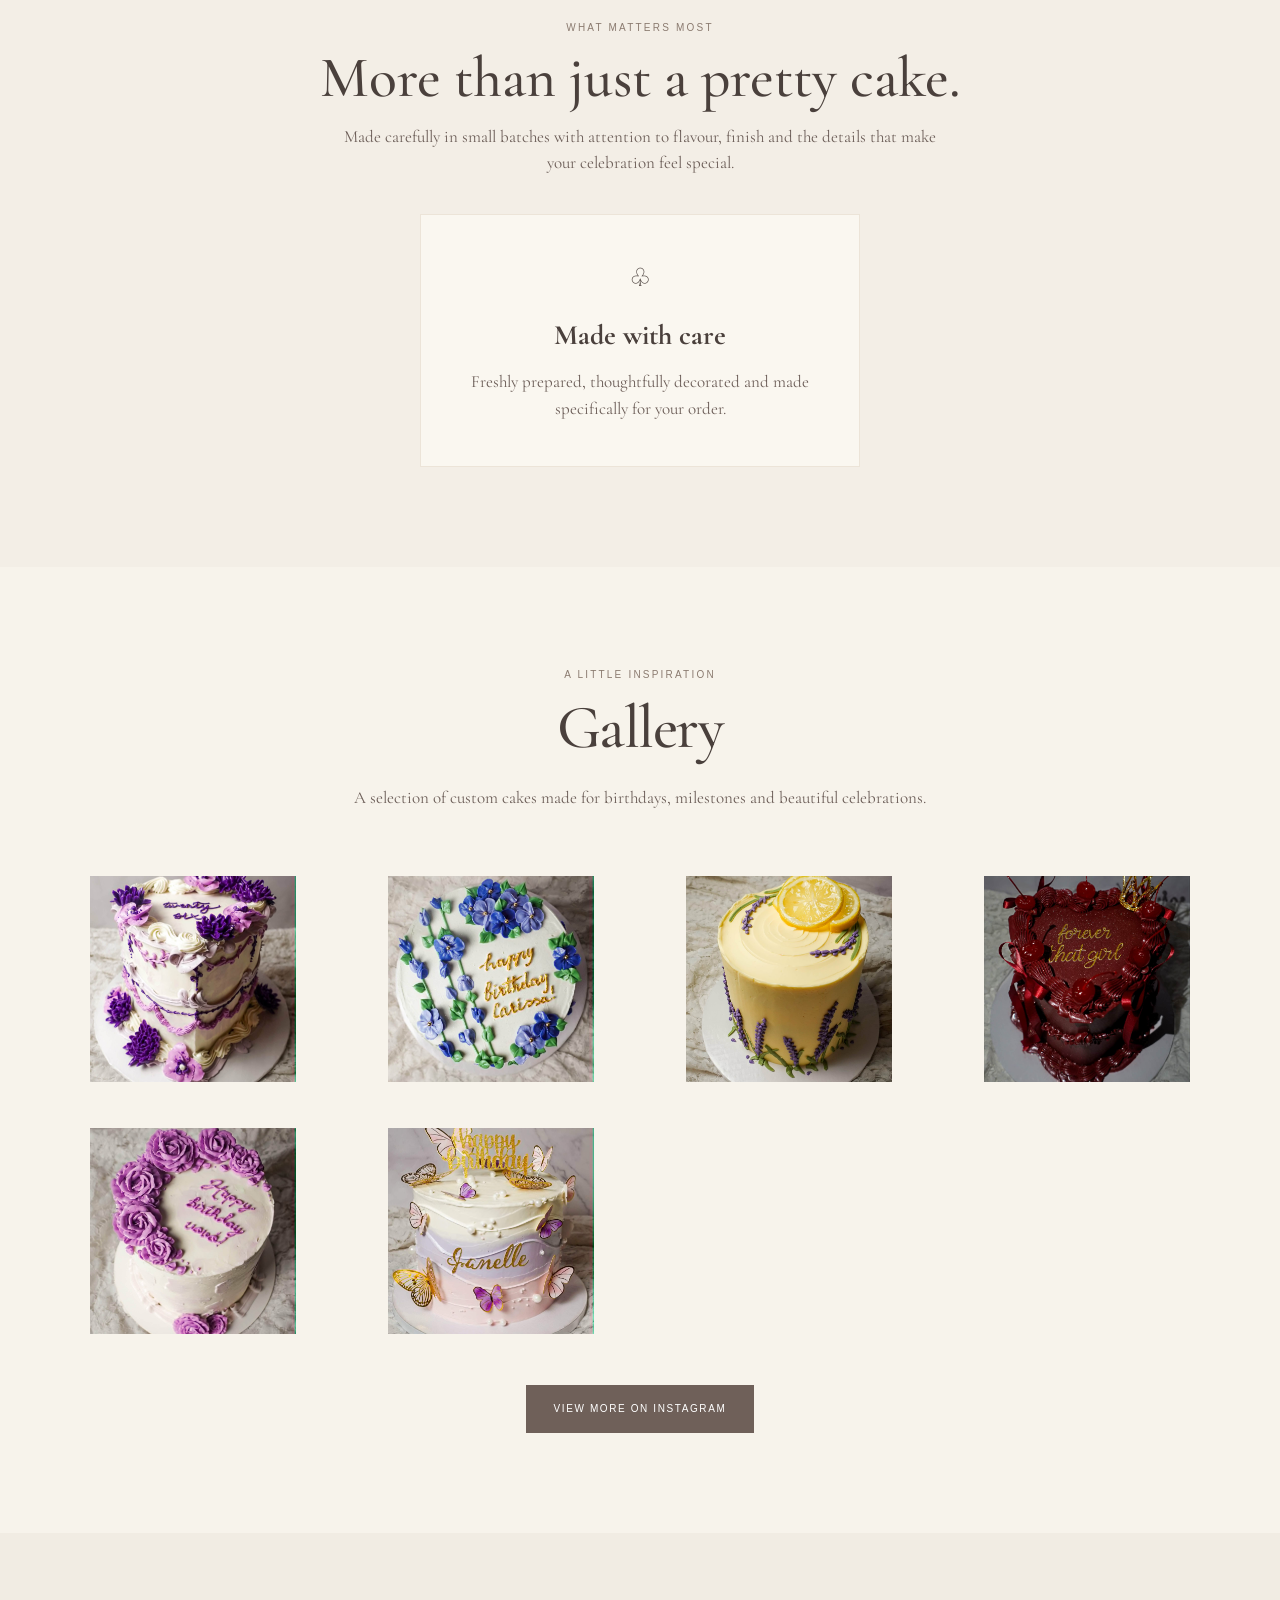
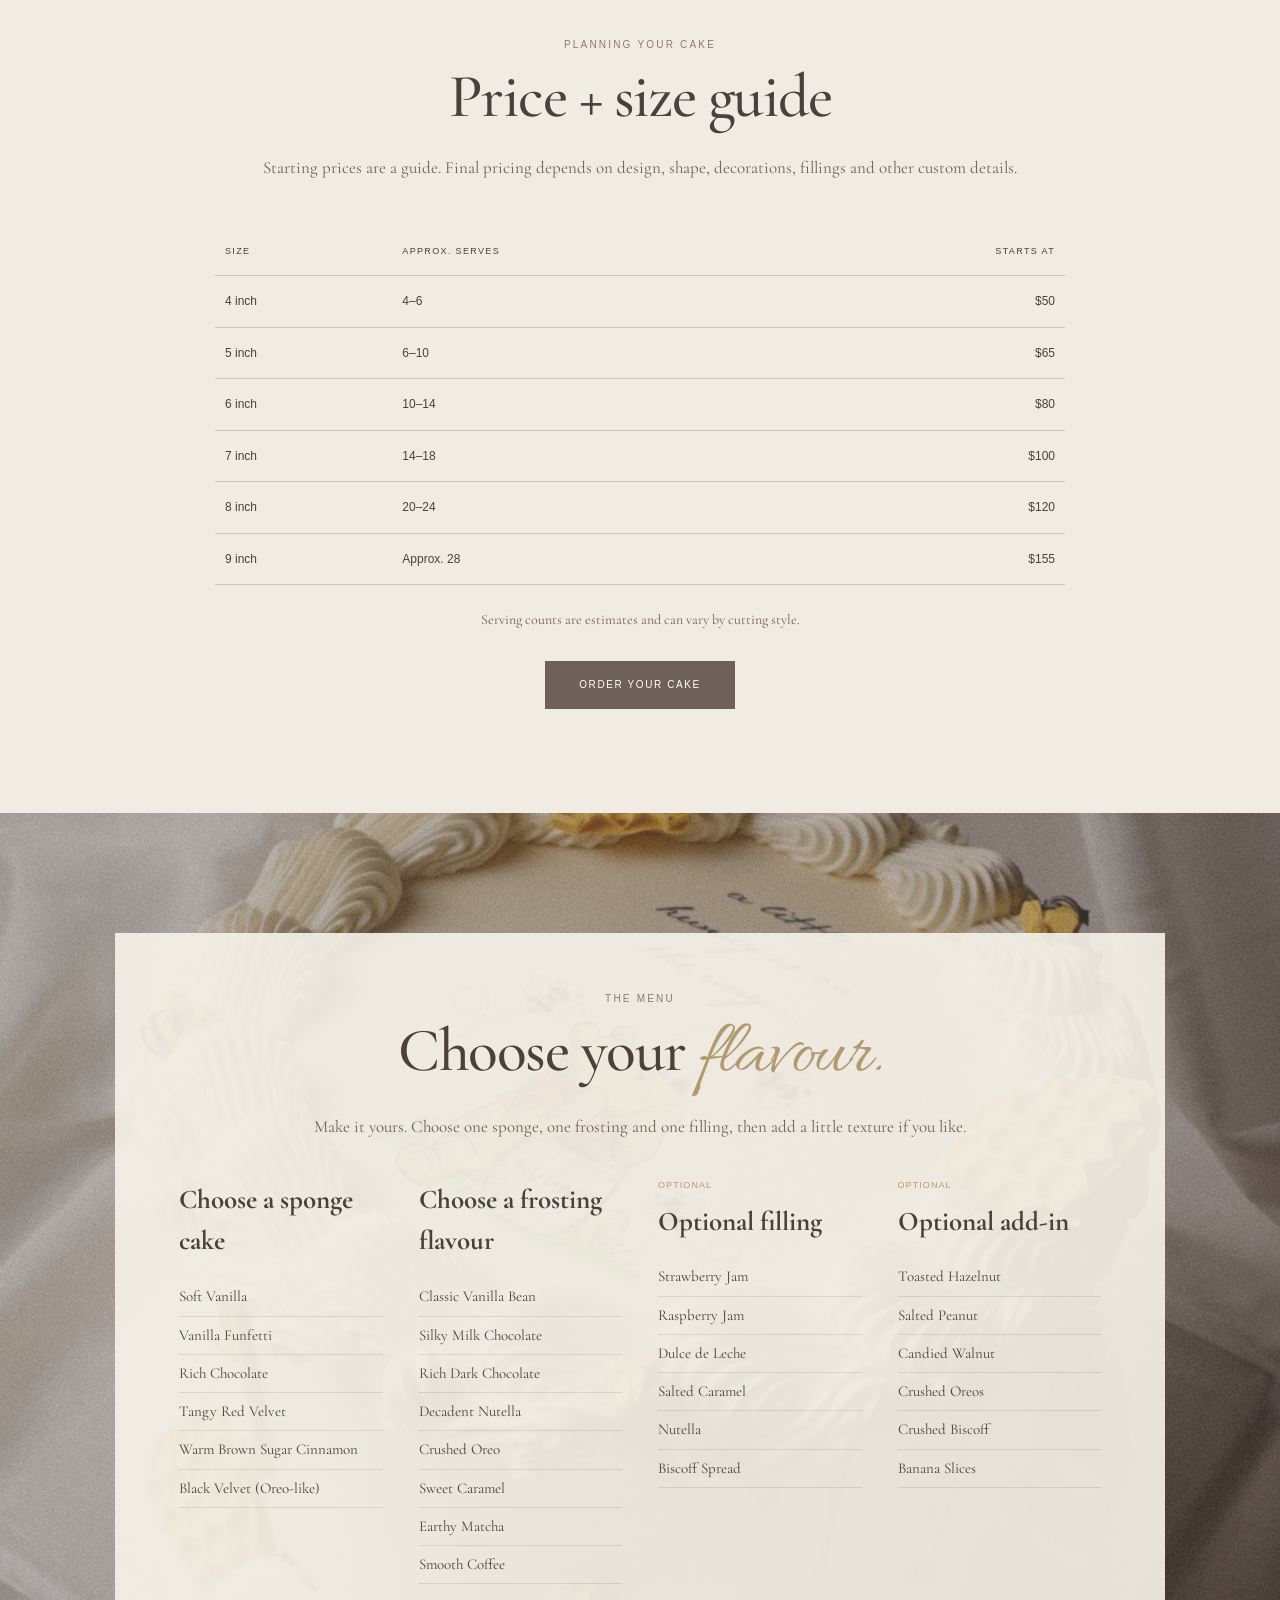
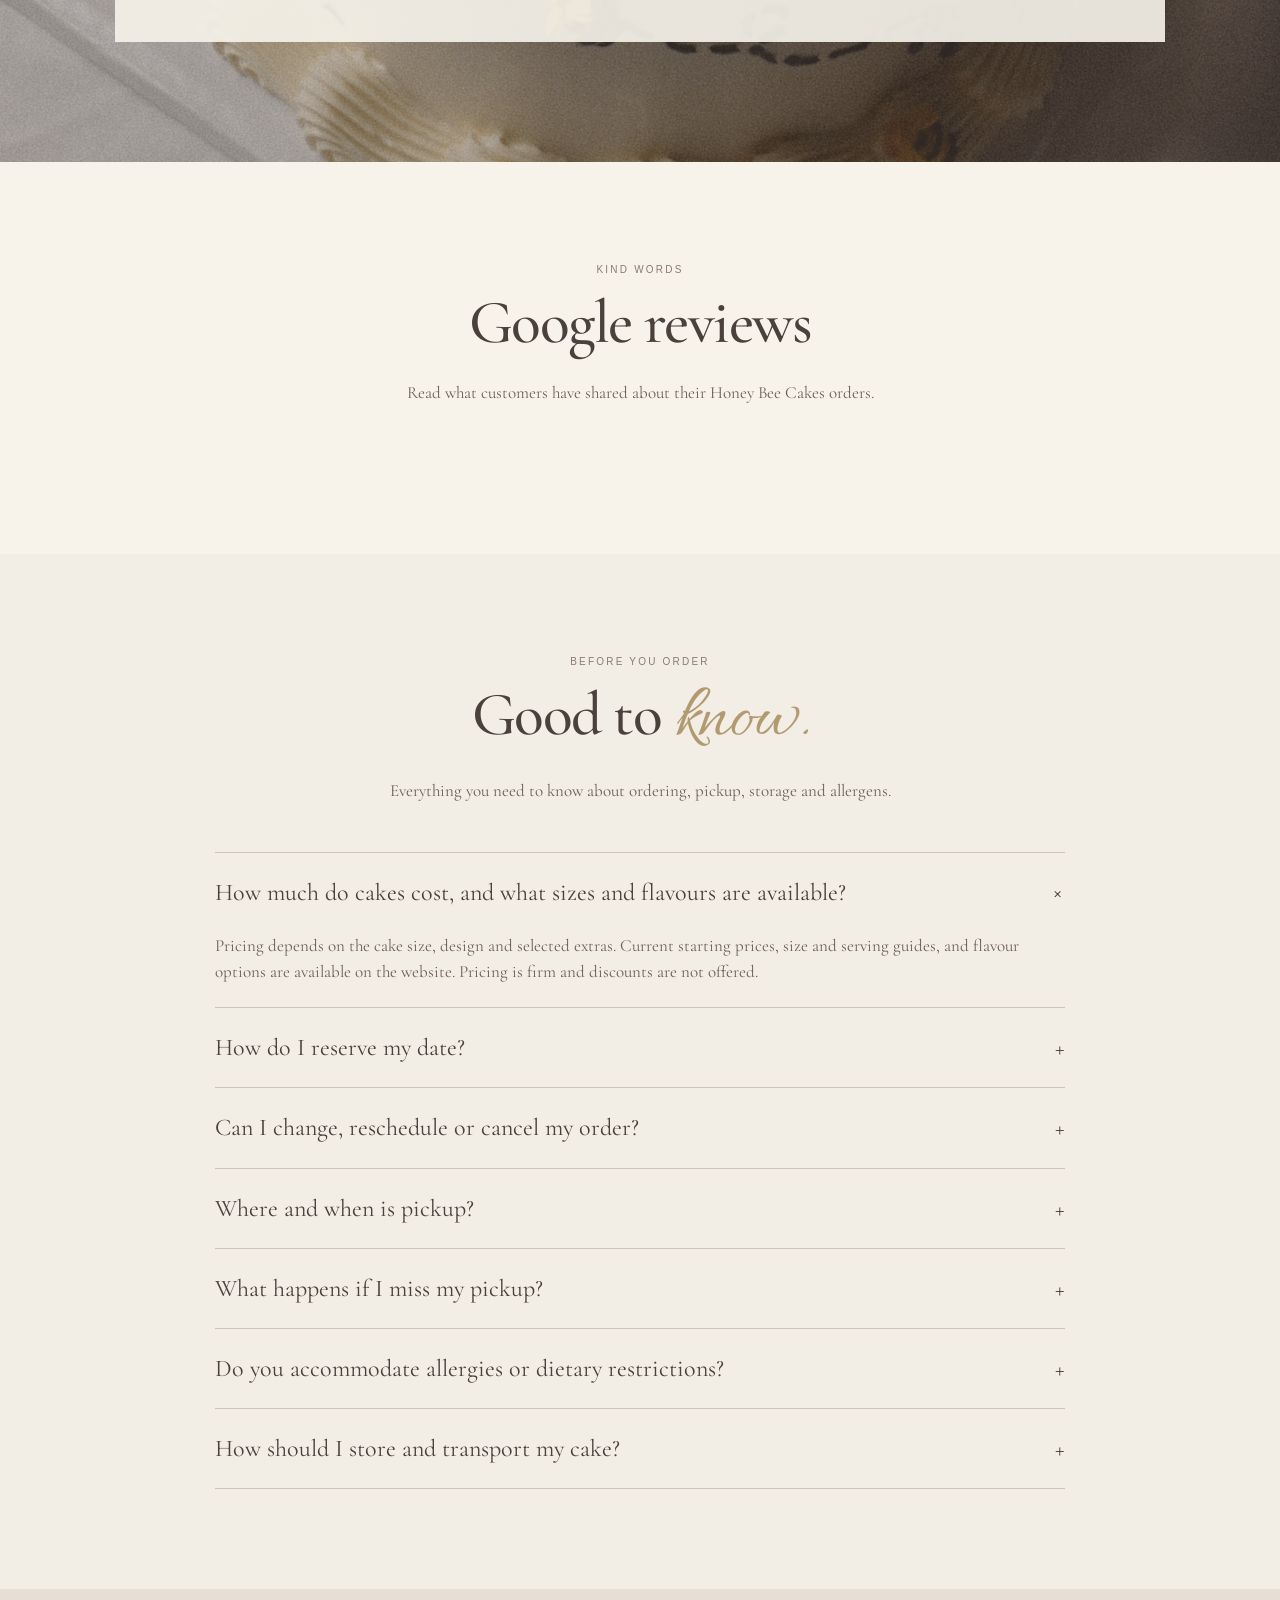
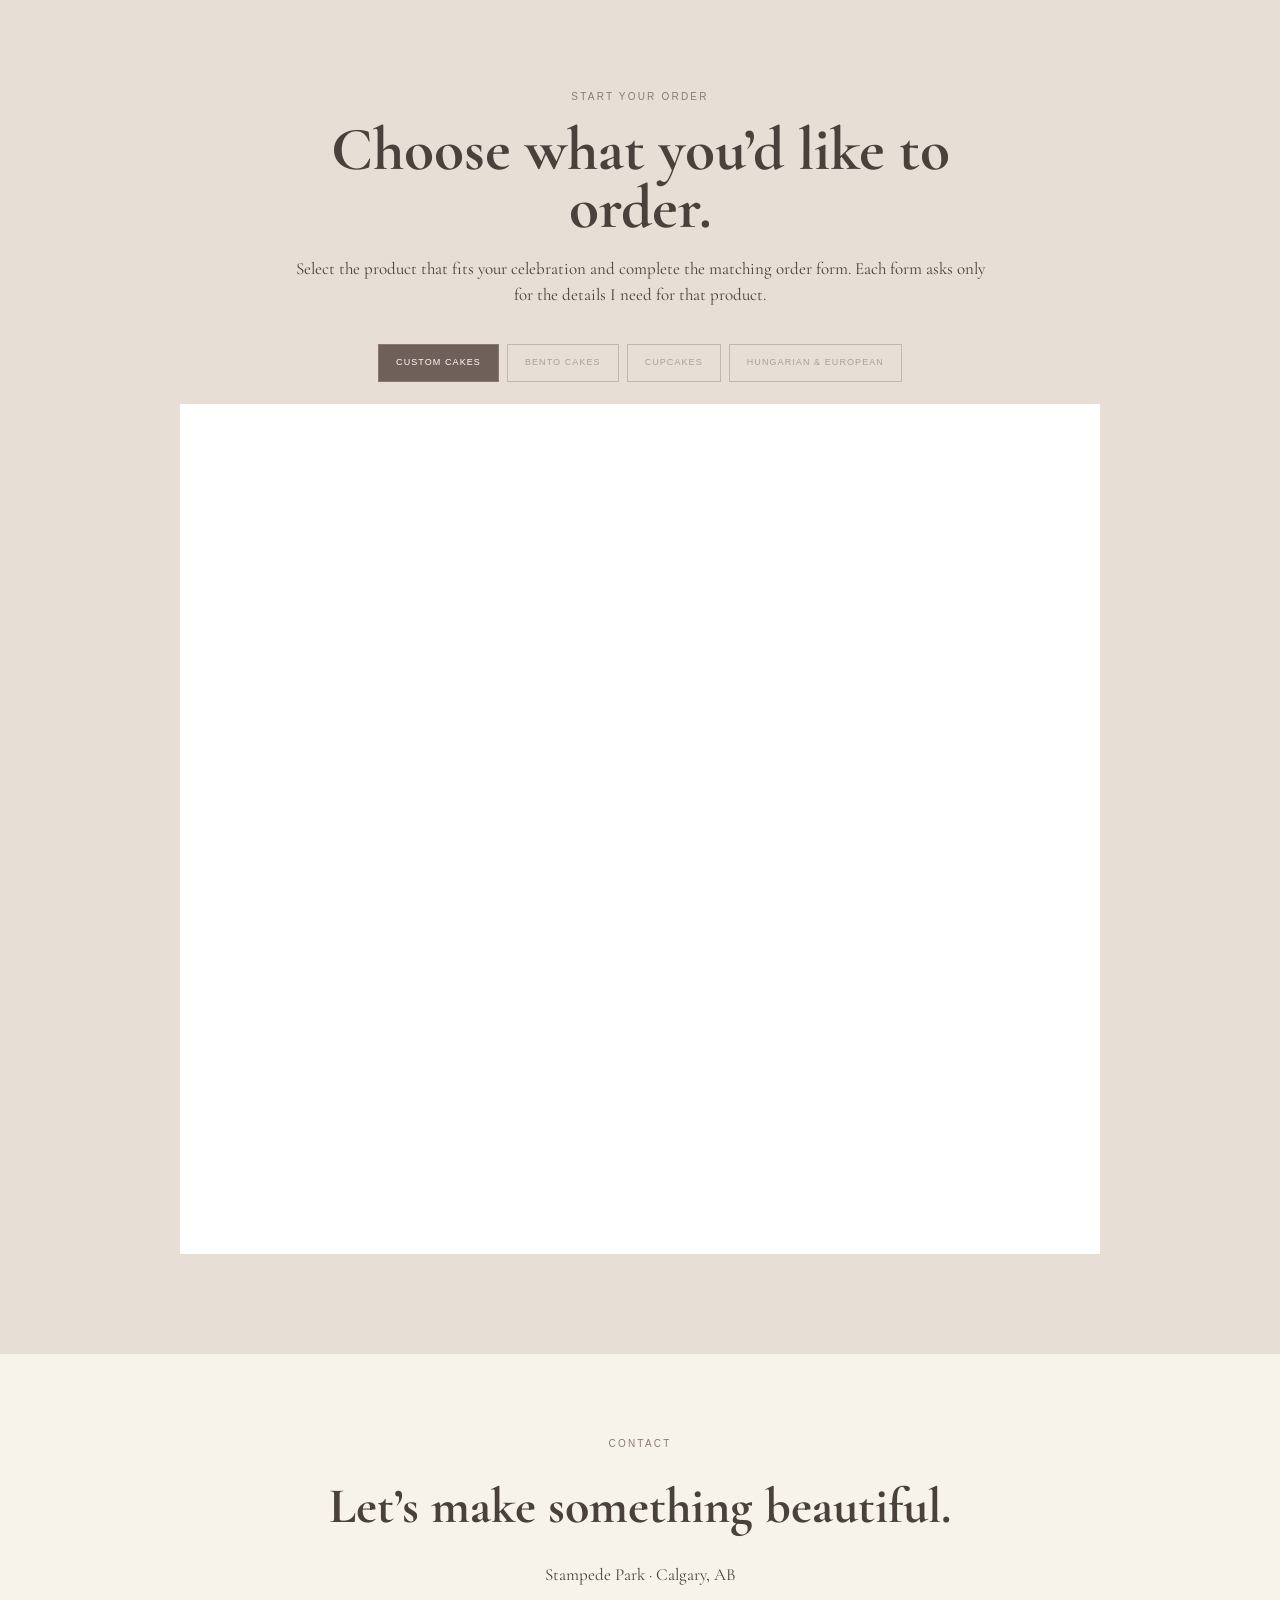
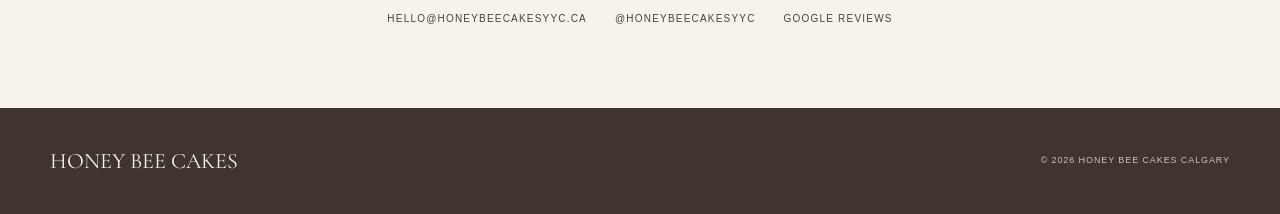
==== commit 51df7c5b: "Rebuild site to match TFWG layout from supplied screenshots" ====
--- a/index.html
+++ b/index.html
@@ -1,1170 +1,200 @@
 <!doctype html>
-<html lang="en" data-build="HBC_BILINGUAL_V1">
+<html lang="en">
 <head>
-<meta charset="utf-8"><meta name="viewport" content="width=device-width,initial-scale=1">
-<meta name="description" content="Honey Bee Cakes — custom cakes in Calgary."><title>Honey Bee Cakes | Calgary Custom Cakes</title>
-<link rel="preconnect" href="https://fonts.googleapis.com"><link rel="preconnect" href="https://fonts.gstatic.com" crossorigin><link href="https://fonts.googleapis.com/css2?family=Bodoni+Moda:opsz,wght@6..96,400;6..96,500&family=Cormorant+Garamond:ital,wght@0,400;0,500;0,600;1,400&family=DM+Sans:wght@300;400;500;600&family=DM+Serif+Display&family=EB+Garamond:wght@400;500;600&family=Libre+Baskerville:wght@400;700&family=Lora:wght@400;500&family=Montserrat:wght@300;400;500&family=Playfair+Display:wght@400;500&display=swap" rel="stylesheet">
+<meta charset="utf-8">
+<meta name="viewport" content="width=device-width,initial-scale=1">
+<meta name="description" content="Honey Bee Cakes — custom cakes in Calgary.">
+<title>Honey Bee Cakes | Calgary Custom Cakes</title>
+<link rel="preconnect" href="https://fonts.googleapis.com">
+<link rel="preconnect" href="https://fonts.gstatic.com" crossorigin>
+<link href="https://fonts.googleapis.com/css2?family=Allura&family=Cormorant+Garamond:ital,wght@0,400;0,500;0,600;1,400;1,500&family=Montserrat:wght@300;400;500;600&display=swap" rel="stylesheet">
 <style>
-:root {
-  --cream: #f3f1ea;
-  --paper: #f8f6f0;
-  --cocoa: #4a403c;
-  --taupe: #6d5f59;
-  --periwinkle: #8796b5;
-  --rose: #c58f9a;
-  --gold: #b29a70;
-  --line: rgba(74, 64, 60, 0.24);
-  --nav-width: 176px;
-  --serif: "Cormorant Garamond", Georgia, serif;
-  --sans: "DM Sans", Arial, sans-serif;
+:root{
+  --cream:#f7f3eb;--cream2:#efe9df;--ink:#382e2a;--muted:#766a63;--rose:#a66f75;--taupe:#8b7b70;--line:#d8d0c6;
+  --heading:"Cormorant Garamond",Georgia,serif;--body:"Cormorant Garamond",Georgia,serif;--ui:"Montserrat",Arial,sans-serif;--script:"Allura",cursive;
 }
-
-* { box-sizing: border-box; }
-html { scroll-behavior: smooth; }
-body {
-  margin: 0;
-  color: var(--cocoa);
-  background: var(--cream);
-  font-family: var(--sans);
-  font-weight: 300;
-  line-height: 1.55;
-}
-a { color: inherit; text-decoration: none; }
-img { max-width: 100%; display: block; }
-button, input, textarea { font: inherit; }
-::selection { background: var(--periwinkle); color: #fff; }
-
-.side-nav {
-  position: fixed;
-  inset: 0 auto 0 0;
-  width: var(--nav-width);
-  border-right: 1px solid var(--line);
-  background: rgba(243, 241, 234, 0.94);
-  backdrop-filter: blur(9px);
-  z-index: 40;
-  display: flex;
-  flex-direction: column;
-  justify-content: space-between;
-  padding: 34px 22px 28px;
-}
-.side-brand {
-  display: flex;
-  gap: 9px;
-  align-items: center;
-  font-size: 11px;
-  letter-spacing: .16em;
-  font-weight: 500;
-}
-.side-brand-bee { color: var(--gold); font-size: 14px; }
-.side-nav nav { display: grid; gap: 12px; margin: auto 0; }
-.side-nav nav a {
-  width: fit-content;
-  font-family: var(--serif);
-  font-size: 23px;
-  line-height: 1;
-  position: relative;
-}
-.side-nav nav a::after {
-  content: "";
-  position: absolute;
-  left: 0; bottom: -5px;
-  width: 0; height: 1px;
-  background: var(--cocoa);
-  transition: width .25s ease;
-}
-.side-nav nav a:hover::after,
-.side-nav nav a[aria-current="page"]::after { width: 100%; }
-.side-meta { display: grid; gap: 3px; font-size: 8px; letter-spacing: .18em; color: var(--taupe); }
-
-main { margin-left: var(--nav-width); }
-.mobile-menu-button, .mobile-drawer { display: none; }
-
-.hero {
-  min-height: 100svh;
-  display: grid;
-  grid-template-columns: 44% 56%;
-  border-bottom: 1px solid var(--line);
-}
-.hero-copy {
-  padding: clamp(70px, 9vw, 140px) clamp(42px, 6vw, 95px) 70px;
-  display: flex;
-  flex-direction: column;
-  justify-content: center;
-  align-items: flex-start;
-}
-.hero-logo-wrap { width: min(420px, 100%); margin: 0 0 54px -18px; }
-.hero-logo { width: 100%; mix-blend-mode: multiply; }
-.eyebrow { margin: 0 0 15px; font-size: 10px; letter-spacing: .22em; font-weight: 500; color: var(--taupe); }
-h1, h2, h3 { font-family: var(--serif); font-weight: 400; margin: 0; line-height: .98; }
-.hero h1 { font-size: clamp(46px, 5vw, 80px); max-width: 820px; letter-spacing: -.025em; }
-.hero-subheading { max-width: 540px; font-size: 14px; margin: 24px 0 32px; color: var(--taupe); }
-.text-link {
-  display: inline-flex; gap: 18px; align-items: center;
-  border-bottom: 1px solid var(--cocoa); padding-bottom: 6px;
-  font-size: 10px; letter-spacing: .17em; font-weight: 500;
-}
-.hero-image-wrap { position: relative; overflow: hidden; background: #ded8cd; min-height: 680px; }
-.hero-image { width: 100%; height: 100%; object-fit: cover; }
-.hero-image-note {
-  position: absolute; right: 20px; bottom: 18px; color: rgba(255,255,255,.9);
-  font-size: 8px; letter-spacing: .2em;
-}
-
-.section-pad { padding: clamp(90px, 10vw, 150px) clamp(34px, 7vw, 110px); }
-.intro { border-bottom: 1px solid var(--line); text-align: center; }
-.intro h2 { max-width: 980px; margin: 0 auto; font-size: clamp(48px, 6vw, 88px); letter-spacing: -.03em; }
-.intro > p:last-child { max-width: 600px; margin: 30px auto 0; color: var(--taupe); font-size: 14px; }
-
-.section-heading { margin-bottom: 50px; max-width: 760px; }
-.section-heading h2 { font-size: clamp(56px, 7vw, 98px); letter-spacing: -.035em; }
-.section-heading > p:last-child { color: var(--taupe); max-width: 560px; margin-top: 18px; font-size: 13px; }
-.split-heading { max-width: none; display: grid; grid-template-columns: 1fr 1fr; align-items: end; gap: 70px; }
-.split-heading > p { max-width: 500px; justify-self: end; }
-
-.gallery-section { background: var(--paper); }
-.gallery-filters { display: flex; flex-wrap: wrap; gap: 10px 22px; margin-bottom: 34px; }
-.gallery-filter {
-  border: 0; background: transparent; padding: 0 0 4px; cursor: pointer;
-  color: var(--taupe); font-size: 9px; letter-spacing: .16em; text-transform: uppercase;
-  border-bottom: 1px solid transparent;
-}
-.gallery-filter.active { color: var(--cocoa); border-color: var(--cocoa); }
-.gallery-grid { columns: 3 300px; column-gap: 18px; }
-.gallery-item {
-  position: relative; break-inside: avoid; margin: 0 0 18px; cursor: zoom-in; overflow: hidden;
-  background: #e5e0d6;
-}
-.gallery-item img { width: 100%; height: auto; transition: transform .55s ease; }
-.gallery-item:hover img { transform: scale(1.018); }
-.gallery-overlay {
-  position: absolute; inset: auto 0 0; padding: 45px 18px 15px;
-  background: linear-gradient(transparent, rgba(45,37,34,.45)); color: #fff;
-  display: flex; justify-content: space-between; align-items: end; gap: 15px;
-  opacity: 0; transition: opacity .3s ease;
-}
-.gallery-item:hover .gallery-overlay { opacity: 1; }
-.gallery-overlay strong { font-family: var(--serif); font-weight: 400; font-size: 22px; }
-.gallery-overlay span { font-size: 8px; letter-spacing: .15em; text-transform: uppercase; }
-
-.flavours-section { border-top: 1px solid var(--line); border-bottom: 1px solid var(--line); }
-.flavour-grid { display: grid; grid-template-columns: repeat(2, minmax(0,1fr)); border-top: 1px solid var(--line); }
-.flavour-card { display: grid; grid-template-columns: 52px 1fr; gap: 22px; padding: 30px 30px 32px 0; border-bottom: 1px solid var(--line); }
-.flavour-card:nth-child(odd) { border-right: 1px solid var(--line); padding-right: 40px; }
-.flavour-card:nth-child(even) { padding-left: 40px; }
-.flavour-number { font-family: var(--serif); font-style: italic; color: var(--gold); font-size: 18px; }
-.flavour-card h3 { font-size: 31px; margin-bottom: 8px; }
-.flavour-card p { margin: 0; color: var(--taupe); font-size: 12px; max-width: 430px; }
-.flavour-tag { display: inline-block; margin-top: 12px; font-size: 8px; letter-spacing: .15em; text-transform: uppercase; color: var(--periwinkle); }
-
-/* Build-your-own flavour menu */
-.flavour-grid { display: grid; grid-template-columns: repeat(2, minmax(0,1fr)); border-top: 1px solid var(--line); }
-.builder-group { min-height: 390px; padding: 38px 38px 42px 0; border-bottom: 1px solid var(--line); }
-.builder-group:nth-child(odd) { border-right: 1px solid var(--line); padding-right: 48px; }
-.builder-group:nth-child(even) { padding-left: 48px; }
-.builder-heading { display: flex; gap: 20px; align-items: flex-start; margin-bottom: 28px; }
-.builder-number { font-family: var(--serif); font-style: italic; color: var(--gold); font-size: 18px; padding-top: 8px; }
-.builder-heading h3 { font-size: 34px; margin: 0; }
-.builder-optional { display: inline-block; margin-top: 5px; font-size: 8px; letter-spacing: .15em; text-transform: uppercase; color: var(--periwinkle); }
-.builder-options { margin-left: 48px; border-top: 1px solid var(--line); }
-.builder-option { display: grid; grid-template-columns: minmax(120px, .8fr) 1.2fr; gap: 18px; align-items: baseline; padding: 13px 0; border-bottom: 1px solid rgba(74,64,60,.14); }
-.builder-option strong { font-family: var(--serif); font-size: 20px; font-weight: 400; }
-.builder-option span { color: var(--taupe); font-size: 10px; line-height: 1.5; }
-.builder-empty { color: var(--taupe); font-size: 11px; }
-
-.pricing-section { background: #ded8cf; }
-.size-grid { display: grid; grid-template-columns: repeat(3, minmax(0,1fr)); gap: 1px; background: rgba(74,64,60,.22); border: 1px solid rgba(74,64,60,.22); }
-.size-card { background: #ded8cf; min-height: 360px; padding: 38px 30px 30px; display: flex; flex-direction: column; justify-content: space-between; }
-.cake-illustration { height: 175px; display: flex; align-items: end; justify-content: center; }
-.cake-shape { position: relative; width: var(--cake-width); height: var(--cake-height); border: 1px solid var(--cocoa); border-radius: 50% 50% 11% 11% / 13% 13% 8% 8%; background: rgba(243,241,234,.24); }
-.cake-shape::before, .cake-shape::after { content: ""; position: absolute; left: 5%; right: 5%; border-top: 1px solid rgba(74,64,60,.42); }
-.cake-shape::before { top: 34%; }.cake-shape::after { top: 67%; }
-.size-card-top { text-align: center; }
-.size-card h3 { font-size: 39px; }
-.size-details { display: flex; justify-content: space-between; align-items: end; border-top: 1px solid var(--line); padding-top: 18px; }
-.size-details span { display: block; font-size: 8px; letter-spacing: .14em; color: var(--taupe); text-transform: uppercase; }
-.size-details strong { font-family: var(--serif); font-size: 24px; font-weight: 400; }
-.pricing-footnote { margin: 24px 0 0; color: var(--taupe); font-size: 10px; max-width: 620px; }
-
-.order-section { display: grid; grid-template-columns: 38% 62%; gap: clamp(40px, 7vw, 110px); background: var(--periwinkle); color: #fff; }
-.order-section .eyebrow { color: rgba(255,255,255,.72); }
-.order-copy h2 { font-size: clamp(52px, 6vw, 90px); }
-.order-copy > p:not(.eyebrow) { margin: 24px 0; color: rgba(255,255,255,.82); font-size: 13px; }
-.order-meta { display: grid; gap: 8px; border-top: 1px solid rgba(255,255,255,.3); padding-top: 20px; margin-top: 35px; }
-.order-meta span { font-size: 9px; letter-spacing: .12em; text-transform: uppercase; }
-.form-shell { min-height: 660px; background: var(--paper); color: var(--cocoa); position: relative; }
-.form-shell iframe { width: 100%; height: 760px; border: 0; display: none; background: #fff; }
-.form-placeholder { min-height: 660px; padding: 70px; display: flex; flex-direction: column; justify-content: center; align-items: center; text-align: center; }
-.form-placeholder-bee { font-size: 34px; color: var(--gold); margin-bottom: 24px; }
-.form-placeholder h3 { font-size: 42px; }
-.form-placeholder p { max-width: 430px; font-size: 12px; color: var(--taupe); }
-
-.contact-section { display: grid; grid-template-columns: 1.2fr .8fr; gap: 80px; border-bottom: 1px solid var(--line); }
-.contact-main h2 { font-size: clamp(56px, 6vw, 94px); max-width: 780px; }
-.contact-email { display: inline-block; margin-top: 35px; font-family: var(--serif); font-size: clamp(24px, 3vw, 40px); border-bottom: 1px solid var(--line); }
-.contact-details { align-self: end; display: grid; gap: 25px; }
-.contact-details div { border-top: 1px solid var(--line); padding-top: 13px; }
-.contact-details span { font-size: 8px; letter-spacing: .15em; color: var(--taupe); }
-.contact-details p { margin: 4px 0 0; font-size: 13px; }
-
-footer { padding: 38px clamp(34px, 7vw, 110px); display: grid; grid-template-columns: 1fr auto 1fr; align-items: center; gap: 30px; }
-.footer-mark { font-family: var(--serif); font-size: 21px; letter-spacing: .08em; }
-.footer-links { display: flex; gap: 22px; font-size: 9px; text-transform: uppercase; letter-spacing: .12em; }
-.footer-small { justify-self: end; font-size: 8px; letter-spacing: .1em; color: var(--taupe); }
-
-.lightbox { border: 0; padding: 0; width: min(920px, 92vw); max-height: 92vh; background: var(--paper); color: var(--cocoa); box-shadow: 0 20px 80px rgba(40,33,30,.34); }
-.lightbox::backdrop { background: rgba(36,31,29,.72); backdrop-filter: blur(4px); }
-.lightbox img { width: 100%; max-height: 78vh; object-fit: contain; background: #e8e3da; }
-.lightbox-close { position: absolute; right: 12px; top: 8px; border: 0; background: rgba(243,241,234,.86); width: 38px; height: 38px; border-radius: 50%; font-size: 26px; cursor: pointer; z-index: 2; }
-.lightbox-caption { display: flex; justify-content: space-between; padding: 14px 18px 16px; font-size: 10px; letter-spacing: .12em; text-transform: uppercase; }
-
-.faq-hero { min-height: 56vh; display: flex; flex-direction: column; justify-content: end; border-bottom: 1px solid var(--line); }
-.faq-hero h1 { font-size: clamp(64px, 9vw, 135px); letter-spacing: -.04em; max-width: 1000px; }
-.faq-hero > p:last-child { color: var(--taupe); max-width: 580px; margin-top: 24px; }
-.faq-list-wrap { background: var(--paper); }
-.faq-list { max-width: 1000px; margin: 0 auto; border-top: 1px solid var(--line); }
-.faq-item { border-bottom: 1px solid var(--line); }
-.faq-question { width: 100%; padding: 27px 0; background: transparent; border: 0; cursor: pointer; color: var(--cocoa); display: flex; justify-content: space-between; gap: 25px; text-align: left; font-family: var(--serif); font-size: 29px; }
-.faq-plus { transition: transform .25s ease; font-family: var(--sans); font-size: 20px; }
-.faq-item.open .faq-plus { transform: rotate(45deg); }
-.faq-answer { display: grid; grid-template-rows: 0fr; transition: grid-template-rows .3s ease; }
-.faq-answer > div { overflow: hidden; }
-.faq-answer p { margin: 0; padding: 0 60px 28px 0; color: var(--taupe); font-size: 13px; }
-.faq-item.open .faq-answer { grid-template-rows: 1fr; }
-.faq-cta { text-align: center; }
-.faq-cta h2 { font-size: clamp(54px, 7vw, 92px); margin-bottom: 30px; }
-
-.reveal { opacity: 0; transform: translateY(15px); transition: opacity .75s ease, transform .75s ease; }
-.reveal.visible { opacity: 1; transform: translateY(0); }
-
-@media (max-width: 980px) {
-  :root { --nav-width: 0px; }
-  .side-nav { display: none; }
-  main { margin-left: 0; }
-  .mobile-menu-button {
-    display: block; position: fixed; z-index: 60; top: 16px; right: 16px;
-    border: 1px solid var(--line); background: rgba(243,241,234,.92); color: var(--cocoa);
-    padding: 11px 14px; font-size: 9px; letter-spacing: .15em; backdrop-filter: blur(7px);
-  }
-  .mobile-drawer {
-    display: flex; position: fixed; inset: 0; z-index: 80; background: var(--cream);
-    padding: 75px 35px 40px; transform: translateX(100%); transition: transform .32s ease;
-  }
-  .mobile-drawer.open { transform: translateX(0); }
-  .mobile-drawer nav { display: grid; align-content: center; gap: 12px; width: 100%; }
-  .mobile-drawer nav a { font-family: var(--serif); font-size: 48px; line-height: 1; }
-  .mobile-close { position: absolute; top: 15px; right: 20px; border: 0; background: transparent; font-size: 35px; color: var(--cocoa); }
-  .hero { grid-template-columns: 1fr; min-height: auto; }
-  .hero-copy { min-height: 72svh; padding: 85px 30px 60px; }
-  .hero-logo-wrap { width: min(360px, 88vw); margin: 0 0 38px -8px; }
-  .hero h1 { font-size: clamp(47px, 13vw, 72px); }
-  .hero-image-wrap { min-height: 70svh; }
-  .split-heading { grid-template-columns: 1fr; gap: 20px; }
-  .split-heading > p { justify-self: start; }
-  .size-grid { grid-template-columns: repeat(2, minmax(0,1fr)); }
-  .order-section, .contact-section { grid-template-columns: 1fr; }
-  footer { grid-template-columns: 1fr; justify-items: start; }
-  .footer-small { justify-self: start; }
-}
-
-@media (max-width: 650px) {
-  .section-pad { padding: 78px 22px; }
-  .intro h2 { font-size: 48px; }
-  .section-heading h2 { font-size: 58px; }
-  .gallery-grid { columns: 2 160px; column-gap: 8px; }
-  .gallery-item { margin-bottom: 8px; }
-  .gallery-overlay { display: none; }
-  .flavour-grid { grid-template-columns: 1fr; }
-  .flavour-card, .flavour-card:nth-child(odd), .flavour-card:nth-child(even) { border-right: 0; padding: 24px 0; grid-template-columns: 38px 1fr; }
-  .builder-group, .builder-group:nth-child(odd), .builder-group:nth-child(even) { min-height: auto; border-right: 0; padding: 28px 0 34px; }
-  .builder-options { margin-left: 0; }
-  .builder-option { grid-template-columns: 1fr; gap: 3px; }
-
-  .size-grid { grid-template-columns: 1fr; }
-  .size-card { min-height: 320px; }
-  .order-section { padding-top: 88px; }
-  .form-placeholder { padding: 38px 24px; min-height: 520px; }
-  .form-shell { min-height: 520px; }
-  .contact-email { font-size: 22px; word-break: break-all; }
-  .footer-links { flex-wrap: wrap; }
-  .faq-hero { min-height: 60vh; }
-  .faq-question { font-size: 25px; }
-}
-
-/* ===== Honey Bee Cakes customisable update ===== */
-.side-nav { background: var(--bg-nav, rgba(243, 241, 234, 0.94)); }
-.side-brand { gap: 8px; letter-spacing: .135em; }
-.side-brand-bee { width: 24px; height: 18px; object-fit: cover; object-position: center; flex: 0 0 auto; }
-.mobile-brand { position: absolute; top: 24px; left: 30px; display: flex; align-items: center; gap: 10px; font-size: 10px; letter-spacing: .14em; font-weight: 500; }
-.mobile-brand img { width: 28px; height: 20px; object-fit: cover; object-position: center; }
-.mobile-drawer { background: var(--bg-nav, var(--cream)); }
-
-.hero-copy { background: var(--bg-hero, var(--cream)); }
-.intro { background: var(--bg-intro, var(--cream)); }
-.gallery-section { background: var(--bg-gallery, var(--paper)); }
-.flavours-section { background: var(--bg-flavours, var(--cream)); }
-.pricing-section { background: var(--bg-pricing, #ded8cf); }
-.size-card { background: var(--bg-pricing, #ded8cf); }
-.order-section { background: var(--bg-order, var(--periwinkle)); color: var(--order-text, #fff); }
-.order-section .eyebrow { color: color-mix(in srgb, var(--order-text, #fff) 72%, transparent); }
-.order-copy > p:not(.eyebrow) { color: color-mix(in srgb, var(--order-text, #fff) 82%, transparent); }
-.order-meta { border-color: color-mix(in srgb, var(--order-text, #fff) 30%, transparent); }
-.contact-section { background: var(--bg-contact, var(--cream)); }
-footer { background: var(--bg-footer, var(--cream)); }
-.faq-hero, .policies-hero { background: var(--bg-faq, var(--cream)); }
-.faq-list-wrap, .policies-content-wrap { background: var(--bg-page-content, var(--paper)); }
-
-#hero-eyebrow:empty, #intro-eyebrow:empty, #gallery-eyebrow:empty, #gallery-copy:empty,
-#flavours-eyebrow:empty, #flavours-copy:empty, #pricing-eyebrow:empty, #pricing-intro:empty,
-#pricing-footnote:empty, #order-eyebrow:empty, #order-copy:empty, #contact-eyebrow:empty { display: none; }
-
-.gallery-empty { column-span: all; padding: 50px 0; color: var(--taupe); font-family: var(--serif); font-size: 26px; }
-.form-placeholder-bee-image { width: 78px; height: 55px; object-fit: cover; object-position: center; margin-bottom: 24px; opacity: .85; }
-
-.policies-hero { min-height: 50vh; display: flex; flex-direction: column; justify-content: end; border-bottom: 1px solid var(--line); }
-.policies-hero h1 { font-size: clamp(64px, 9vw, 135px); letter-spacing: -.04em; max-width: 1000px; }
-.policies-hero > p:last-child { color: var(--taupe); max-width: 650px; margin-top: 24px; }
-.policies-body { max-width: 900px; margin: 0 auto; }
-.policies-body p { margin: 0 0 24px; font-size: 14px; line-height: 1.8; color: var(--taupe); }
-.policies-body p:first-child { font-family: var(--serif); font-size: 24px; line-height: 1.5; color: var(--cocoa); }
-
-@media (max-width: 980px) {
-  .mobile-drawer nav { margin-top: 35px; }
-}
-
-/* ===== Full editor update: typography, reviews, size images ===== */
-:root {
-  --heading-font: "Bodoni Moda", Georgia, serif;
-  --body-font: "Cormorant Garamond", Georgia, serif;
-  --ui-font: "DM Sans", Arial, sans-serif;
-  --heading-color: #4a403c;
-  --body-color: #4a403c;
-  --muted-color: #6d5f59;
-  --accent-color: #b29a70;
-  --line-color: rgba(74,64,60,.24);
-  --line: var(--line-color);
-  --bg-reviews: #f3f1ea;
-}
-body { font-family: var(--body-font); color: var(--body-color); font-size: 17px; }
-h1,h2,h3,.faq-question,.footer-mark,.side-nav nav a,.mobile-drawer nav a,.gallery-overlay strong,.builder-option strong,.size-details strong,.policies-body p:first-child { font-family: var(--heading-font); color: var(--heading-color); }
-.hero h1,.intro h2,.section-heading h2,.faq-hero h1,.policies-hero h1,.faq-cta h2 { font-family: var(--heading-font); }
-.eyebrow,.text-link,.gallery-filter,.builder-optional,.size-details span,.side-brand,.side-meta,.footer-links,.footer-small,.contact-details span,.order-meta,.mobile-menu-button,.review-meta,.review-stars { font-family: var(--ui-font); }
-.eyebrow,.hero-subheading,.intro > p:last-child,.section-heading > p:last-child,.builder-option span,.pricing-footnote,.contact-details p,.policies-body p,.faq-answer p { color: var(--muted-color); }
-.side-brand { display:block; font-family:var(--ui-font); line-height:1.35; letter-spacing:.15em; }
-.side-brand-bee,.mobile-brand img,.form-placeholder-bee-image { display:none !important; }
-.mobile-brand { gap:0; }
-.gallery-filter.active { color:var(--heading-color); border-color:var(--heading-color); }
-.text-link { border-color:var(--heading-color); }
-.builder-number,.flavour-number { color:var(--accent-color); }
-
-.reviews-section { background: var(--bg-reviews); border-top: 1px solid var(--line); border-bottom: 1px solid var(--line); }
-.reviews-intro-wrap { justify-self:end; max-width:540px; }
-.reviews-intro-wrap > p { margin:0 0 20px; color:var(--muted-color); }
-.reviews-summary { display:flex; align-items:baseline; gap:12px; margin:0 0 22px; }
-.reviews-summary strong { font-family:var(--heading-font); font-size:34px; font-weight:400; color:var(--heading-color); }
-.reviews-summary span { font-family:var(--ui-font); font-size:10px; letter-spacing:.08em; color:var(--muted-color); }
-.reviews-grid { display:grid; grid-template-columns:repeat(3,minmax(0,1fr)); gap:1px; background:var(--line); border:1px solid var(--line); margin-top:42px; }
-.review-card { background:var(--bg-reviews); padding:34px 30px; min-height:260px; display:flex; flex-direction:column; }
-.review-stars { color:var(--accent-color); letter-spacing:.12em; font-size:11px; }
-.review-card blockquote { margin:24px 0 32px; font-family:var(--body-font); font-size:21px; line-height:1.45; color:var(--body-color); }
-.review-meta { display:flex; justify-content:space-between; gap:15px; margin-top:auto; font-size:9px; letter-spacing:.08em; text-transform:uppercase; color:var(--muted-color); }
-.review-meta strong { font-weight:500; color:var(--body-color); }
-
-.size-guide-image { height:175px; width:100%; object-fit:contain; margin:0 auto; }
-.cake-shape.four-layer::before,.cake-shape.four-layer::after { display:none; }
-.cake-shape.four-layer i { position:absolute; left:5%; right:5%; border-top:1px solid color-mix(in srgb,var(--heading-color) 45%, transparent); }
-.cake-shape.four-layer i:nth-child(1){ top:25%; }.cake-shape.four-layer i:nth-child(2){ top:50%; }.cake-shape.four-layer i:nth-child(3){ top:75%; }
-
-@media (max-width: 980px) { .reviews-intro-wrap { justify-self:start; } .reviews-grid { grid-template-columns:1fr 1fr; } }
-@media (max-width: 650px) { .reviews-grid { grid-template-columns:1fr; } .review-card { min-height:220px; } }
-.order-section h2,.order-section .order-copy h2 { color: var(--order-text, #fff); }
-.order-section .text-link { color: var(--order-text, #fff); border-color: var(--order-text, #fff); }
-.gallery-overlay strong { color:#fff; }
-.form-shell h3 { color:var(--heading-color); }
-
-
-/* v4: FAQ + Policies are part of the homepage scroll flow */
-.faq-flow { background: var(--bg-faq, var(--cream)); border-top: 1px solid var(--line); }
-.policies-flow { background: var(--bg-policies, var(--paper)); border-top: 1px solid var(--line); }
-.faq-flow .section-heading, .policies-flow .section-heading { margin-bottom: 48px; }
-.faq-flow .faq-list { max-width: 1000px; margin: 0 auto; }
-.policies-flow .policies-body { max-width: 900px; margin: 0 auto; }
-.flow-cta { text-align: center; margin: 86px auto 0; padding-top: 58px; border-top: 1px solid var(--line); }
-.flow-cta h3 { font-family: var(--heading-font); font-weight: 400; font-size: clamp(44px, 6vw, 82px); line-height: .98; margin: 14px auto 30px; max-width: 980px; }
-@media (max-width: 760px) { .flow-cta { margin-top: 60px; padding-top: 40px; } }
-
-/* ===== VERIFIED V5: single-page flow + editable contact reviews ===== */
-html { scroll-behavior: smooth; }
-body { overflow-x: hidden; }
-.side-brand { display:block !important; }
-.side-brand img, .side-brand-bee, .mobile-brand img { display:none !important; }
-.contact-section { display:block; }
-.contact-top { display:grid; grid-template-columns:minmax(0,1.15fr) minmax(280px,.85fr); gap:70px; }
-.contact-reviews { margin-top:80px; padding-top:60px; border-top:1px solid var(--line); }
-.contact-reviews-head { display:grid; grid-template-columns:1fr 1fr; gap:40px; align-items:end; margin-bottom:34px; }
-.contact-reviews-head > div:last-child { justify-self:end; max-width:520px; }
-.contact-reviews-grid { display:grid; grid-template-columns:repeat(3,minmax(0,1fr)); gap:1px; background:var(--line); border:1px solid var(--line); }
-.contact-reviews-grid:empty { display:none; }
-.contact-google-line { margin-top:8px; }
-.contact-google-line a { text-decoration:underline; text-underline-offset:4px; }
-.faq-flow, .policies-flow { min-height: 60vh; }
-.faq-flow { background:var(--bg-faq, var(--cream)); }
-.policies-flow { background:var(--bg-policies, var(--paper)); }
-/* Default size guide = cylinder split into FOUR equal layers. */
-.cake-shape.four-layer { position:relative; border:1px solid color-mix(in srgb,var(--heading-color) 58%, transparent); border-radius:50% / 10%; background:transparent; }
-.cake-shape.four-layer::before { content:''; position:absolute; left:-1px; right:-1px; top:-1px; height:18%; border:1px solid color-mix(in srgb,var(--heading-color) 58%, transparent); border-radius:50%; background:var(--bg-pricing,#ded8cf); }
-.cake-shape.four-layer::after { content:''; position:absolute; left:-1px; right:-1px; bottom:-1px; height:18%; border-bottom:1px solid color-mix(in srgb,var(--heading-color) 58%, transparent); border-radius:50%; }
-.cake-shape.four-layer i { position:absolute; z-index:2; left:2%; right:2%; height:0; border-top:1px solid color-mix(in srgb,var(--heading-color) 42%, transparent); }
-.cake-shape.four-layer i:nth-child(1){ top:25%; }.cake-shape.four-layer i:nth-child(2){ top:50%; }.cake-shape.four-layer i:nth-child(3){ top:75%; }
-@media(max-width:980px){ .contact-top,.contact-reviews-head{grid-template-columns:1fr;} .contact-reviews-head>div:last-child{justify-self:start;} .contact-reviews-grid{grid-template-columns:1fr 1fr;} }
-@media(max-width:650px){ .contact-reviews-grid{grid-template-columns:1fr;} }
-
-/* ===== CONTACT FORM V1 — Formspree ===== */
-.contact-form-wrap { margin-top:80px; padding-top:60px; border-top:1px solid var(--line); }
-.contact-form-head { display:grid; grid-template-columns:minmax(0,.8fr) minmax(0,1.2fr); gap:70px; margin-bottom:38px; align-items:end; }
-.contact-form-head h3 { font-family:var(--heading-font); font-weight:400; font-size:clamp(40px,5vw,68px); line-height:1; margin:10px 0 0; }
-.contact-form-note { max-width:620px; color:var(--muted-color); }
-.contact-form-note a { text-decoration:underline; text-underline-offset:4px; }
-.contact-form { display:grid; grid-template-columns:1fr 1fr; gap:26px 32px; max-width:980px; }
-.contact-field { display:grid; gap:9px; }
-.contact-field.full { grid-column:1 / -1; }
-.contact-field label { font-family:var(--ui-font); font-size:10px; letter-spacing:.15em; text-transform:uppercase; color:var(--muted-color); }
-.contact-field input,.contact-field select,.contact-field textarea { width:100%; box-sizing:border-box; border:0; border-bottom:1px solid var(--line); border-radius:0; padding:12px 0 13px; background:transparent; color:var(--body-color); font:inherit; outline:none; }
-.contact-field textarea { min-height:140px; resize:vertical; }
-.contact-field input:focus,.contact-field select:focus,.contact-field textarea:focus { border-bottom-color:var(--accent); }
-.contact-form-actions { grid-column:1 / -1; display:flex; align-items:center; gap:22px; flex-wrap:wrap; margin-top:8px; }
-.contact-submit { appearance:none; border:1px solid var(--heading-color); border-radius:999px; background:transparent; color:var(--heading-color); padding:13px 24px; font-family:var(--ui-font); font-size:10px; letter-spacing:.15em; text-transform:uppercase; cursor:pointer; }
-.contact-submit:hover { background:var(--heading-color); color:var(--bg-contact,var(--cream)); }
-.contact-submit:disabled { opacity:.55; cursor:wait; }
-.contact-form-status { margin:0; color:var(--muted-color); font-size:14px; }
-.contact-form-status.success { color:var(--heading-color); }
-.contact-form-status.error { color:#8a3d3d; }
-.contact-honeypot { position:absolute !important; left:-9999px !important; width:1px !important; height:1px !important; overflow:hidden !important; }
-@media(max-width:760px){ .contact-form-head,.contact-form{grid-template-columns:1fr;} .contact-field.full,.contact-form-actions{grid-column:1;} .contact-form-wrap{margin-top:60px;padding-top:42px;} }
-
-
-
-
-/* ===== Featured homepage conveyor ===== */
-.featured-strip {
-  overflow: hidden;
-  background: var(--bg-gallery, var(--paper));
-  border-bottom: 1px solid var(--line);
-  padding: 16px 0;
-}
-.featured-viewport { overflow: hidden; width: 100%; }
-.featured-track {
-  display: flex;
-  width: max-content;
-  will-change: transform;
-  animation: featuredConveyor 42s linear infinite;
-}
-.featured-strip:hover .featured-track { animation-play-state: paused; }
-.featured-group { display: flex; gap: 14px; padding-right: 14px; }
-.featured-item {
-  width: clamp(190px, 20vw, 290px);
-  height: clamp(145px, 14vw, 205px);
-  flex: 0 0 auto;
-  overflow: hidden;
-  cursor: zoom-in;
-  background: #e5e0d6;
-}
-.featured-item img { width: 100%; height: 100%; object-fit: cover; transition: transform .5s ease; }
-.featured-item:hover img { transform: scale(1.025); }
-@keyframes featuredConveyor { from { transform: translateX(0); } to { transform: translateX(-50%); } }
-@media (max-width: 700px) {
-  .featured-strip { padding: 10px 0; }
-  .featured-group { gap: 10px; padding-right: 10px; }
-  .featured-item { width: 170px; height: 128px; }
-}
-@media (prefers-reduced-motion: reduce) {
-  .featured-track { animation: none; overflow-x: auto; }
-}
-
-/* ===== Compact animated photographic hero ===== */
-.hero.hero-cinematic {
-  position: relative;
-  display: block;
-  min-height: var(--hero-height-desktop, 430px);
-  height: var(--hero-height-desktop, 430px);
-  overflow: hidden;
-  border-bottom: 1px solid var(--line);
-  background: #241f1c;
-  isolation: isolate;
-}
-.hero.hero-cinematic .hero-image-wrap {
-  position: absolute;
-  inset: 0;
-  min-height: 0;
-  overflow: hidden;
-  background-color: #241f1c;
-  background-image: url("assets/uploads/hero-dummy.png");
-  background-size: cover;
-  background-position: center center;
-  z-index: 0;
-}
-.hero.hero-cinematic .hero-image-wrap::after {
-  content: "";
-  position: absolute;
-  inset: 0;
-  background: #1f1917;
-  opacity: 0;
-  pointer-events: none;
-  animation: heroShadeIn 1.35s ease .12s forwards;
-}
-.hero.hero-cinematic .hero-image {
-  position: absolute;
-  inset: 0;
-  width: 100%;
-  height: 100%;
-  object-fit: cover;
-  object-position: var(--hero-image-position, center center);
-  transform: scale(1.055);
-  animation: heroPhotoSettle 2.5s cubic-bezier(.2,.72,.24,1) forwards;
-}
-.hero.hero-cinematic .hero-copy {
-  position: relative;
-  z-index: 2;
-  min-height: 100%;
-  height: 100%;
-  padding: 42px clamp(26px, 5vw, 76px);
-  display: flex;
-  flex-direction: column;
-  align-items: center;
-  justify-content: center;
-  text-align: center;
-  background: transparent;
-  color: var(--hero-text-color, #f3f1ea);
-}
-.hero.hero-cinematic .hero-logo-wrap {
-  width: min(var(--hero-logo-width, 390px), 64vw);
-  margin: 0 0 12px;
-  opacity: 0;
-  transform: translateY(14px);
-  animation: heroElementIn .9s cubic-bezier(.2,.7,.2,1) .28s forwards;
-}
-.hero.hero-cinematic .hero-logo {
-  width: 100%;
-  height: auto;
-  mix-blend-mode: normal;
-  filter: none;
-}
-.hero.hero-cinematic .eyebrow {
-  color: color-mix(in srgb, var(--hero-text-color, #f3f1ea) 78%, transparent);
-  margin-bottom: 10px;
-  opacity: 0;
-  animation: heroElementIn .8s ease .48s forwards;
-}
-.hero.hero-cinematic h1 {
-  color: inherit;
-  font-size: clamp(22px, 2.1vw, 34px);
-  line-height: 1.08;
-  letter-spacing: -.015em;
-  max-width: 820px;
-  opacity: 0;
-  transform: translateY(9px);
-  animation: heroElementIn .85s ease .55s forwards;
-}
-.hero.hero-cinematic .hero-subheading {
-  max-width: 620px;
-  margin: 12px 0 18px;
-  color: color-mix(in srgb, var(--hero-text-color, #f3f1ea) 83%, transparent);
-  font-size: clamp(12px, 1.05vw, 14px);
-  opacity: 0;
-  transform: translateY(7px);
-  animation: heroElementIn .8s ease .68s forwards;
-}
-.hero.hero-cinematic .text-link {
-  color: inherit;
-  border-color: color-mix(in srgb, var(--hero-text-color, #f3f1ea) 80%, transparent);
-  opacity: 0;
-  transform: translateY(7px);
-  animation: heroElementIn .8s ease .78s forwards;
-}
-@keyframes heroPhotoSettle { to { transform: scale(1); } }
-@keyframes heroShadeIn { to { opacity: var(--hero-overlay-opacity, .54); } }
-@keyframes heroElementIn { to { opacity: 1; transform: translateY(0); } }
-
-@media (max-width: 900px) {
-  .hero.hero-cinematic {
-    min-height: var(--hero-height-mobile, 340px);
-    height: var(--hero-height-mobile, 340px);
-  }
-  .hero.hero-cinematic .hero-copy {
-    min-height: 100%;
-    height: 100%;
-    padding: 48px 24px 34px;
-  }
-  .hero.hero-cinematic .hero-logo-wrap {
-    width: min(var(--hero-logo-width-mobile, 285px), 72vw);
-    margin-bottom: 10px;
-  }
-  .hero.hero-cinematic h1 { font-size: clamp(18px, 5.6vw, 26px); }
-  .hero.hero-cinematic .hero-subheading { font-size: 12px; max-width: 92vw; }
-}
-@media (max-width: 520px) {
-  .hero.hero-cinematic {
-    min-height: var(--hero-height-mobile, 320px);
-    height: var(--hero-height-mobile, 320px);
-  }
-  .hero.hero-cinematic .hero-copy { padding: 52px 20px 28px; }
-  .hero.hero-cinematic .hero-logo-wrap { width: min(var(--hero-logo-width-mobile, 245px), 74vw); }
-  .hero.hero-cinematic .hero-subheading { margin: 9px 0 14px; }
-}
-@media (prefers-reduced-motion: reduce) {
-  .hero.hero-cinematic .hero-image,
-  .hero.hero-cinematic .hero-image-wrap::after,
-  .hero.hero-cinematic .hero-logo-wrap,
-  .hero.hero-cinematic .eyebrow,
-  .hero.hero-cinematic h1,
-  .hero.hero-cinematic .hero-subheading,
-  .hero.hero-cinematic .text-link {
-    animation: none !important;
-    opacity: 1 !important;
-    transform: none !important;
-  }
-  .hero.hero-cinematic .hero-image-wrap::after { opacity: var(--hero-overlay-opacity, .54) !important; }
-}
-
-
-/* English / Hungarian language switch */
-.language-switcher {
-  position: fixed;
-  top: 18px;
-  right: 22px;
-  z-index: 80;
-  display: flex;
-  align-items: center;
-  gap: 6px;
-  padding: 5px;
-  border: 1px solid var(--line-color, var(--line));
-  background: color-mix(in srgb, var(--bg-nav, var(--cream)) 90%, transparent);
-  backdrop-filter: blur(10px);
-  border-radius: 999px;
-  box-shadow: 0 4px 18px rgba(45,37,34,.06);
-}
-.language-button {
-  appearance: none;
-  border: 0;
-  background: transparent;
-  color: var(--body-color, var(--cocoa));
-  border-radius: 999px;
-  padding: 7px 9px;
-  font-family: var(--ui-font, var(--sans));
-  font-size: 9px;
-  font-weight: 500;
-  letter-spacing: .08em;
-  cursor: pointer;
-  line-height: 1;
-  transition: background .2s ease, color .2s ease, transform .2s ease;
-}
-.language-button:hover { transform: translateY(-1px); }
-.language-button[aria-pressed="true"] {
-  background: var(--heading-color, var(--cocoa));
-  color: var(--bg-nav, var(--cream));
-}
-.language-button .flag { font-size: 13px; margin-right: 4px; vertical-align: -1px; }
-@media (max-width: 760px) {
-  .language-switcher { top: 12px; right: 12px; padding: 4px; gap: 3px; }
-  .language-button { padding: 6px 7px; font-size: 8px; }
-  .language-button .flag { font-size: 12px; margin-right: 3px; }
-}
-
-
-/* ===== TFWG-inspired boutique redesign ===== */
-:root{
-  --site-max:1180px;
-  --soft:#fbf8f4;
-  --soft-2:#f2ebe5;
-  --ink:#403733;
-  --muted:#776a65;
-  --dusty-blue:#8796b5;
-  --dusty-rose:#c58f9a;
-  --card-radius:18px;
-}
-body{background:#fffdfb;color:var(--body-color,var(--ink));font-family:var(--body-font,"DM Sans",Arial,sans-serif);font-weight:400;}
-.site-announcement{
-  min-height:34px;display:flex;align-items:center;justify-content:center;text-align:center;
-  padding:7px 20px;background:var(--heading-color,#4a403c);color:#fff;
-  font-family:var(--ui-font,"DM Sans",sans-serif);font-size:10px;letter-spacing:.14em;text-transform:uppercase;
-}
-.site-announcement:has(#announcement-text:empty){display:none;}
-.side-nav{
-  position:sticky;inset:auto;top:0;width:100%;height:76px;padding:0 clamp(22px,5vw,72px);
-  display:grid;grid-template-columns:auto 1fr auto;align-items:center;gap:30px;
-  border:0;border-bottom:1px solid rgba(64,55,51,.12);background:rgba(251,248,244,.96);
-  backdrop-filter:blur(14px);box-shadow:0 4px 24px rgba(64,55,51,.035);z-index:70;
-}
-.side-brand{font-family:var(--heading-font,"Playfair Display",Georgia,serif);font-size:20px;letter-spacing:.035em;font-weight:500;white-space:nowrap;}
-.side-nav nav{display:flex;align-items:center;justify-content:center;gap:clamp(14px,2.2vw,30px);margin:0;}
-.side-nav nav a{font-family:var(--ui-font,"DM Sans",sans-serif);font-size:10px;line-height:1;letter-spacing:.12em;text-transform:uppercase;font-weight:500;}
-.side-nav nav a::after{bottom:-10px;}
-.side-meta{display:none;}
-main{margin-left:0;}
-.language-switcher{top:91px;right:16px;box-shadow:none;background:rgba(255,253,251,.94);}
-
-.hero.hero-cinematic{
-  min-height:620px;height:auto;display:grid;grid-template-columns:minmax(0,1.02fr) minmax(420px,.98fr);
-  border-bottom:0;background:var(--soft);overflow:visible;
-}
-.hero.hero-cinematic .hero-image-wrap{
-  position:relative;inset:auto;grid-column:2;grid-row:1;min-height:620px;background:#ddd1c8;
-  overflow:hidden;
-}
-.hero.hero-cinematic .hero-image-wrap::after{animation:none;opacity:.08;background:#2c2421;}
-.hero.hero-cinematic .hero-image{
-  position:absolute;inset:0;width:100%;height:100%;object-fit:cover;transform:none;animation:none;
-}
-.hero.hero-cinematic .hero-copy{
-  grid-column:1;grid-row:1;min-height:620px;height:auto;padding:80px clamp(42px,7vw,100px);
-  align-items:flex-start;justify-content:center;text-align:left;background:var(--soft);color:var(--heading-color,var(--ink));
-}
-.hero.hero-cinematic .hero-logo-wrap{display:none;}
-.hero.hero-cinematic .eyebrow{opacity:1;animation:none;color:var(--accent-color,var(--dusty-rose));font-size:10px;margin-bottom:18px;}
-.hero.hero-cinematic h1{
-  opacity:1;transform:none;animation:none;color:inherit;font-family:var(--heading-font,"Playfair Display",serif);
-  font-size:clamp(48px,5.5vw,78px);line-height:1.02;letter-spacing:-.035em;max-width:720px;
-}
-.hero.hero-cinematic .hero-subheading{
-  opacity:1;transform:none;animation:none;color:var(--muted-color,var(--muted));
-  font-size:15px;line-height:1.75;max-width:520px;margin:24px 0 30px;
-}
-.hero.hero-cinematic .text-link,.text-link{
-  opacity:1;transform:none;animation:none;border:0;border-radius:999px;padding:13px 22px;
-  background:var(--heading-color,var(--ink));color:#fff;font-family:var(--ui-font,"DM Sans",sans-serif);
-  font-size:10px;letter-spacing:.12em;text-transform:uppercase;transition:transform .2s ease,opacity .2s ease;
-}
-.hero.hero-cinematic .text-link:hover,.text-link:hover{transform:translateY(-1px);opacity:.88;}
-
-.featured-strip{padding:28px clamp(18px,4vw,54px);background:#fffdfb;border-bottom:1px solid rgba(64,55,51,.1);}
-.featured-track{animation:none!important;width:100%;display:block;}
-.featured-group{display:grid;grid-template-columns:repeat(5,minmax(0,1fr));gap:12px;padding:0;width:100%;}
-.featured-group + .featured-group{display:none;}
-.featured-item{width:auto;height:220px;border-radius:14px;}
-.featured-item img{height:100%;object-fit:cover;}
-
-.section-pad{padding:clamp(74px,8vw,112px) clamp(24px,6vw,80px);}
-.section-heading{max-width:var(--site-max);margin:0 auto 42px;}
-.section-heading h2{font-family:var(--heading-font,"Playfair Display",serif);font-size:clamp(42px,5vw,64px);line-height:1.06;letter-spacing:-.025em;}
-.section-heading>p:last-child{font-family:var(--body-font,"DM Sans",sans-serif);font-size:14px;line-height:1.7;max-width:600px;}
-.split-heading{grid-template-columns:1fr 1fr;gap:55px;}
-.eyebrow{font-family:var(--ui-font,"DM Sans",sans-serif);font-size:10px;letter-spacing:.16em;text-transform:uppercase;color:var(--accent-color,var(--dusty-rose));}
-
-.pricing-section{background:#fffdfb;}
-.size-grid{max-width:var(--site-max);margin:0 auto;display:grid;grid-template-columns:repeat(3,minmax(0,1fr));gap:16px;background:transparent;border:0;}
-.size-card{
-  min-height:315px;padding:26px 24px 24px;background:var(--soft-2)!important;border:1px solid rgba(64,55,51,.08);
-  border-radius:var(--card-radius);box-shadow:0 10px 30px rgba(64,55,51,.035);
-}
-.cake-illustration{height:145px;}
-.size-card h3{font-size:32px;}
-.size-details{border-top:1px solid rgba(64,55,51,.15);}
-.pricing-footnote{max-width:var(--site-max);margin:20px auto 0;font-size:11px;}
-
-.flavours-section{background:var(--soft);border:0;}
-.flavour-grid{max-width:var(--site-max);margin:0 auto;display:grid;grid-template-columns:repeat(2,minmax(0,1fr));gap:16px;border:0;}
-.builder-group,.builder-group:nth-child(odd),.builder-group:nth-child(even){
-  min-height:auto;padding:30px 30px 34px;border:1px solid rgba(64,55,51,.09);border-radius:var(--card-radius);
-  background:#fffdfb;
-}
-.builder-heading{margin-bottom:20px;}
-.builder-heading h3{font-family:var(--heading-font,"Playfair Display",serif);font-size:28px;}
-.builder-number{color:var(--accent-color,var(--dusty-rose));}
-.builder-options{margin-left:0;border-top:1px solid rgba(64,55,51,.12);}
-.builder-option{grid-template-columns:1fr auto;padding:11px 0;border-color:rgba(64,55,51,.09);}
-.builder-option strong{font-family:var(--body-font,"DM Sans",sans-serif);font-size:14px;font-weight:500;}
-
-.faq-flow{background:#fffdfb;}
-.faq-flow .faq-list{max-width:980px;margin:0 auto;border-top:1px solid rgba(64,55,51,.14);}
-.faq-question{font-family:var(--heading-font,"Playfair Display",serif);font-size:24px;padding:24px 4px;}
-.faq-answer p{font-family:var(--body-font,"DM Sans",sans-serif);font-size:14px;line-height:1.75;}
-.flow-cta{max-width:980px;margin:44px auto 0;padding:32px;border-radius:var(--card-radius);background:var(--soft);}
-.flow-cta h3{font-family:var(--heading-font,"Playfair Display",serif);font-size:36px;margin-bottom:20px;}
-
-.order-section{
-  display:grid;grid-template-columns:minmax(280px,.72fr) minmax(0,1.28fr);gap:42px;
-  max-width:none;background:var(--dusty-blue)!important;color:#fff;padding-top:88px;padding-bottom:88px;
-}
-.order-copy{max-width:460px;justify-self:end;}
-.order-copy h2{font-family:var(--heading-font,"Playfair Display",serif);font-size:clamp(42px,5vw,66px);}
-.order-copy>p:not(.eyebrow){font-size:14px;line-height:1.7;}
-.order-meta{border-color:rgba(255,255,255,.28);}
-.order-form-selector{display:grid;gap:8px;margin-top:28px;}
-.order-form-button{
-  width:100%;text-align:left;border:1px solid rgba(255,255,255,.38);border-radius:12px;background:transparent;color:#fff;
-  padding:13px 15px;cursor:pointer;font-family:var(--ui-font,"DM Sans",sans-serif);font-size:11px;letter-spacing:.04em;
-}
-.order-form-button small{display:block;margin-top:3px;opacity:.72;font-size:10px;letter-spacing:0;}
-.order-form-button.active{background:#fff;color:var(--heading-color,var(--ink));border-color:#fff;}
-.order-form-button:disabled{opacity:.45;cursor:not-allowed;}
-.form-shell{max-width:760px;width:100%;min-height:680px;border-radius:18px;overflow:hidden;box-shadow:0 18px 50px rgba(42,48,66,.18);}
-.form-shell iframe{height:760px;}
-.form-placeholder{min-height:680px;}
-
-.gallery-section{background:var(--soft);}
-.gallery-filters{max-width:var(--site-max);margin:0 auto 28px;}
-.gallery-grid{max-width:var(--site-max);margin:0 auto;columns:auto;display:grid;grid-template-columns:repeat(3,minmax(0,1fr));gap:14px;}
-.gallery-item{margin:0;border-radius:14px;aspect-ratio:4/5;}
-.gallery-item img{width:100%;height:100%;object-fit:cover;}
-.gallery-overlay{opacity:1;background:linear-gradient(transparent 55%,rgba(35,29,27,.5));}
-.gallery-overlay strong{font-size:18px;}
-
-.contact-section{display:block;background:#fffdfb!important;border:0;}
-.contact-top,.contact-form-wrap,.contact-reviews{max-width:var(--site-max);margin-left:auto;margin-right:auto;}
-.contact-top{display:grid;grid-template-columns:1.1fr .9fr;gap:70px;}
-.contact-main h2{font-family:var(--heading-font,"Playfair Display",serif);font-size:clamp(42px,5vw,64px);}
-.contact-email{font-family:var(--heading-font,"Playfair Display",serif);font-size:clamp(22px,2.5vw,34px);}
-.contact-form-wrap{margin-top:72px;padding:42px;background:var(--soft);border:1px solid rgba(64,55,51,.08);border-radius:var(--card-radius);}
-.contact-reviews{margin-top:72px;}
-.review-card{border-radius:14px;background:var(--soft);border:1px solid rgba(64,55,51,.08);}
-
-.policies-flow{background:var(--soft);}
-.policies-body{max-width:900px;background:#fffdfb;border-radius:var(--card-radius);padding:36px;border:1px solid rgba(64,55,51,.08);}
-.policies-body p:first-child{font-family:var(--body-font,"DM Sans",sans-serif);font-size:14px;line-height:1.8;}
-
-footer{padding:32px clamp(24px,6vw,80px);border-top:1px solid rgba(64,55,51,.1);background:#fffdfb!important;}
-.footer-mark{font-family:var(--heading-font,"Playfair Display",serif);}
-
-@media(max-width:980px){
-  .side-nav{display:none;}
-  .mobile-menu-button{
-    display:block;top:46px;right:14px;border:1px solid rgba(64,55,51,.14);border-radius:999px;background:#fffdfb;
-    padding:10px 13px;color:var(--heading-color,var(--ink));
-  }
-  .language-switcher{top:45px;right:78px;}
-  .hero.hero-cinematic{grid-template-columns:1fr;min-height:auto;}
-  .hero.hero-cinematic .hero-copy{grid-column:1;grid-row:1;min-height:460px;padding:72px 30px 54px;}
-  .hero.hero-cinematic .hero-image-wrap{grid-column:1;grid-row:2;min-height:58svh;}
-  .order-section{grid-template-columns:1fr;}
-  .order-copy{max-width:760px;justify-self:stretch;}
-  .form-shell{max-width:none;}
-  .contact-top{grid-template-columns:1fr;}
-}
-@media(max-width:700px){
-  .site-announcement{font-size:9px;}
-  .hero.hero-cinematic .hero-copy{min-height:430px;padding:68px 22px 46px;}
-  .hero.hero-cinematic h1{font-size:46px;}
-  .featured-strip{padding:12px;}
-  .featured-group{grid-template-columns:repeat(2,minmax(0,1fr));gap:8px;}
-  .featured-item{height:180px;}
-  .featured-item:nth-child(n+7){display:none;}
-  .size-grid{grid-template-columns:1fr;}
-  .flavour-grid{grid-template-columns:1fr;}
-  .gallery-grid{grid-template-columns:repeat(2,minmax(0,1fr));gap:8px;}
-  .gallery-overlay{display:none;}
-  .section-pad{padding:64px 18px;}
-  .section-heading h2{font-size:42px;}
-  .split-heading{grid-template-columns:1fr;gap:14px;}
-  .builder-group,.builder-group:nth-child(odd),.builder-group:nth-child(even){padding:24px 20px 26px;}
-  .order-section{padding-top:64px;padding-bottom:64px;}
-  .form-shell,.form-placeholder{min-height:560px;}
-  .form-shell iframe{height:700px;}
-  .contact-form-wrap{padding:28px 20px;}
-  .policies-body{padding:26px 20px;}
-}
-
+*{box-sizing:border-box} html{scroll-behavior:smooth} body{margin:0;background:var(--cream);color:var(--ink);font-family:var(--body);font-size:17px;line-height:1.55}
+a{color:inherit;text-decoration:none} img{display:block;width:100%} button{font:inherit;color:inherit} .wrap{width:min(1180px,calc(100% - 48px));margin:auto}
+.eyebrow{font-family:var(--ui);font-size:10px;letter-spacing:.22em;text-transform:uppercase;color:var(--taupe);margin:0 0 16px}
+.script{font-family:var(--script);font-weight:400;color:var(--rose);font-size:1.26em;line-height:.75}
+.btn{display:inline-flex;align-items:center;justify-content:center;min-width:190px;padding:15px 27px;border:1px solid currentColor;background:transparent;font-family:var(--ui);font-size:10px;letter-spacing:.16em;text-transform:uppercase;transition:.2s}
+.btn:hover{transform:translateY(-1px)} .btn.light{background:#f7f3eb;color:#4b3e38;border-color:#f7f3eb}.btn.dark{background:#6f6059;color:#fff;border-color:#6f6059}
+.site-header{position:absolute;z-index:20;left:0;top:0;width:100%;color:#fff;padding:26px 0}
+.header-inner{display:flex;align-items:center;justify-content:space-between;gap:28px}.brand{font-family:var(--heading);font-size:23px;letter-spacing:.04em}.desktop-nav{display:flex;gap:30px;align-items:center;font-family:var(--ui);font-size:9px;letter-spacing:.15em;text-transform:uppercase}.mobile-toggle{display:none;border:0;background:transparent;color:#fff;font-family:var(--ui);font-size:11px;letter-spacing:.18em}
+.hero{position:relative;min-height:720px;display:flex;align-items:center;justify-content:center;text-align:center;color:#fff;background:#6d5c52 center/cover no-repeat;overflow:hidden}
+.hero:before{content:"";position:absolute;inset:0;background:rgba(62,48,43,.53)}.hero-inner{position:relative;z-index:2;width:min(760px,calc(100% - 42px));padding-top:55px}
+.hero .eyebrow{color:#fff;margin-bottom:22px}.hero-title{font-family:var(--heading);font-size:clamp(54px,6vw,88px);line-height:.82;font-weight:500;letter-spacing:-.025em;margin:0}.hero-title .script{display:block;margin:11px 0 18px;color:#d6a4a8;font-size:.92em}.hero-copy{max-width:610px;margin:32px auto 34px;font-size:17px;line-height:1.6;color:rgba(255,255,255,.92)}
+.scroll-note{position:absolute;bottom:24px;left:50%;transform:translateX(-50%);z-index:2;font-family:var(--script);font-size:25px;color:#fff}
+.marquee{background:#f0ebe1;border-bottom:1px solid var(--line);padding:14px 0;text-align:center;font-family:var(--ui);font-size:9px;letter-spacing:.18em;text-transform:uppercase;color:var(--muted)}
+.about{padding:104px 0;background:var(--cream)}.about-grid{display:grid;grid-template-columns:1fr 1fr;align-items:center;gap:82px}.about-photo{aspect-ratio:1/1;object-fit:cover}.about-copy h2,.section-head h2{font-family:var(--heading);font-size:clamp(42px,4.8vw,68px);line-height:.95;font-weight:500;margin:0 0 28px;letter-spacing:-.025em}.about-copy p{font-size:18px;max-width:520px;color:#4d433e}.about-copy p+p{margin-top:18px}
+.values{padding:100px 0;background:#f3eee6;text-align:center}.values h2{font-family:var(--heading);font-size:clamp(43px,4.5vw,64px);line-height:.94;margin:0 auto 18px;font-weight:500}.values-copy{max-width:620px;margin:0 auto 38px;color:var(--muted)}.value-card{width:min(440px,100%);margin:auto;background:#faf7f0;padding:44px 50px;border:1px solid #ece4d8}.value-card .icon{font-size:25px;margin-bottom:16px}.value-card h3{font-family:var(--heading);font-size:28px;margin:0 0 12px}.value-card p{margin:0;color:var(--muted)}
+.gallery-section{padding:100px 0;background:#f7f3eb}.section-head{text-align:center;max-width:760px;margin:0 auto 48px}.section-head p:last-child{margin:0;color:var(--muted)}.gallery-grid{display:grid;grid-template-columns:repeat(4,1fr);gap:12px}.gallery-item{aspect-ratio:1/1;overflow:hidden;background:#e7e0d6}.gallery-item img{height:100%;object-fit:cover;transition:.35s}.gallery-item:hover img{transform:scale(1.02)}.gallery-cta{text-align:center;margin-top:34px}
+.pricing{padding:104px 0;background:#f1ece3}.price-card{width:min(850px,100%);margin:0 auto}.pricing-table{width:100%;border-collapse:collapse;margin-top:38px;font-family:var(--ui);font-size:12px}.pricing-table th,.pricing-table td{padding:16px 10px;border-bottom:1px solid #cfc5b9;text-align:left}.pricing-table th{font-size:9px;letter-spacing:.15em;text-transform:uppercase;font-weight:500}.pricing-table td:last-child,.pricing-table th:last-child{text-align:right}.pricing-note{margin:24px auto 0;text-align:center;color:var(--muted);font-size:14px}.pricing-cta{text-align:center;margin-top:30px}
+.flavours{position:relative;padding:120px 0;background:#9b8e85 center/cover no-repeat}.flavours:before{content:"";position:absolute;inset:0;background:rgba(101,88,81,.44)}.flavour-panel{position:relative;z-index:2;width:min(1050px,calc(100% - 48px));margin:auto;background:rgba(247,243,235,.91);padding:58px 64px}.flavour-panel .section-head{margin-bottom:38px}.flavour-columns{display:grid;grid-template-columns:repeat(4,1fr);gap:36px}.flavour-group h3{font-family:var(--heading);font-size:27px;margin:0 0 16px}.flavour-group ul{list-style:none;margin:0;padding:0}.flavour-group li{padding:7px 0;border-bottom:1px solid rgba(56,46,42,.12);font-size:15px}.flavour-note{font-family:var(--ui);font-size:9px;letter-spacing:.12em;text-transform:uppercase;color:var(--rose);margin-bottom:8px}
+.reviews{padding:100px 0;background:#f7f3eb}.review-grid{display:grid;grid-template-columns:repeat(3,1fr);gap:22px}.review-card{background:#fffdf8;border:1px solid #e4ddd4;padding:34px;min-height:230px}.stars{font-family:var(--ui);color:#a9824c;letter-spacing:.15em;font-size:12px}.review-card blockquote{margin:22px 0 30px;font-size:19px;line-height:1.45}.review-card footer{font-family:var(--ui);font-size:10px;letter-spacing:.11em;text-transform:uppercase;color:var(--muted)}
+.faq{padding:100px 0;background:#f2ede5}.faq-wrap{width:min(850px,100%);margin:auto}.faq-list{border-top:1px solid #cec3b7}.faq-item{border-bottom:1px solid #cec3b7}.faq-q{width:100%;border:0;background:none;display:flex;justify-content:space-between;text-align:left;padding:21px 0;cursor:pointer;font-family:var(--heading);font-size:24px}.faq-a{display:none;padding:0 40px 22px 0;color:var(--muted)}.faq-item.open .faq-a{display:block}.faq-item.open .plus{transform:rotate(45deg)}.plus{transition:.2s}
+.order{padding:100px 0;background:#e7ded5}.order-head{text-align:center;max-width:700px;margin:0 auto 36px}.order-head h2{font-family:var(--heading);font-size:clamp(42px,4.8vw,66px);line-height:.95;margin:0 0 18px}.order-selector{display:flex;justify-content:center;flex-wrap:wrap;gap:8px;margin-bottom:22px}.order-selector button{border:1px solid #88786e;background:transparent;padding:11px 17px;font-family:var(--ui);font-size:9px;letter-spacing:.12em;text-transform:uppercase;cursor:pointer}.order-selector button.active{background:#6f6059;color:#fff}.order-selector button:disabled{opacity:.38;cursor:not-allowed}.form-shell{width:min(920px,100%);margin:auto;background:#fff;min-height:700px}.form-shell iframe{display:none;width:100%;height:850px;border:0}.form-placeholder{min-height:700px;display:grid;place-items:center;padding:40px;text-align:center;color:var(--muted)}
+.contact{padding:82px 0;background:#f7f3eb;text-align:center}.contact h2{font-family:var(--heading);font-size:50px;margin:0 0 12px}.contact-links{display:flex;justify-content:center;gap:28px;flex-wrap:wrap;margin-top:22px;font-family:var(--ui);font-size:10px;letter-spacing:.12em;text-transform:uppercase}
+.site-footer{background:#3f3430;color:#f7f3eb;padding:36px 0}.footer-inner{display:flex;justify-content:space-between;align-items:center;gap:30px}.footer-brand{font-family:var(--heading);font-size:22px}.footer-small{font-family:var(--ui);font-size:9px;letter-spacing:.1em;text-transform:uppercase;opacity:.75}
+@media(max-width:900px){.desktop-nav{display:none}.mobile-toggle{display:block}.site-header.open .desktop-nav{display:flex;position:absolute;top:70px;left:24px;right:24px;background:#f7f3eb;color:#382e2a;padding:26px;flex-direction:column;align-items:flex-start}.about-grid{grid-template-columns:1fr;gap:44px}.gallery-grid{grid-template-columns:repeat(2,1fr)}.flavour-columns{grid-template-columns:repeat(2,1fr)}.review-grid{grid-template-columns:1fr}.hero{min-height:680px}.footer-inner{flex-direction:column;text-align:center}}
+@media(max-width:560px){body{font-size:16px}.wrap{width:min(100% - 32px,1180px)}.site-header{padding:20px 0}.brand{font-size:20px}.hero{min-height:680px}.hero-title{font-size:52px}.hero-copy{font-size:15px}.about,.values,.gallery-section,.pricing,.reviews,.faq,.order{padding:72px 0}.about-grid{gap:34px}.about-copy h2,.section-head h2,.values h2{font-size:44px}.gallery-grid{gap:8px}.flavour-panel{width:calc(100% - 28px);padding:42px 24px}.flavour-columns{grid-template-columns:1fr}.pricing-table{font-size:11px}.pricing-table th,.pricing-table td{padding:13px 5px}.faq-q{font-size:21px}.contact h2{font-size:42px}.footer-inner{gap:12px}}
 </style>
 </head>
-<body data-build="HBC_BILINGUAL_V1">\n<div class="site-announcement"><span id="announcement-text">CUSTOM CAKES IN CALGARY · PICKUP IN ERLTON</span></div>
-<button id="mobile-menu-text" class="mobile-menu-button" aria-label="Open menu" aria-expanded="false">MENU</button>
-<aside class="side-nav" aria-label="Primary navigation">
-  <a class="side-brand" href="#home" aria-label="Honey Bee Cakes home"><span id="brand-name">HONEY BEE CAKES</span></a>
-  <nav>
-    <a id="nav-home" href="#home">Home</a><a id="nav-pricing" href="#pricing">Price + Size</a><a id="nav-flavours" href="#flavours">Flavour</a>
-    <a id="nav-faq" href="#faq">FAQ</a><a id="nav-order" href="#order">Order</a><a id="nav-gallery" href="#gallery">Gallery</a>
-    <a id="nav-contact" href="#contact">Contact</a><a id="nav-policies" href="#policies">Policies</a>
-  </nav>
-  <div class="side-meta"><span id="side-meta-1">CALGARY</span><span id="side-meta-2">EST. 2026</span></div>
-</aside>
-<div class="mobile-drawer" aria-hidden="true"><button class="mobile-close" aria-label="Close menu">×</button><a class="mobile-brand" href="#home"><span id="mobile-brand-name">HONEY BEE CAKES</span></a><nav>
-  <a data-nav="home" href="#home">Home</a><a data-nav="pricing" href="#pricing">Price + Size</a><a data-nav="flavours" href="#flavours">Flavour</a><a data-nav="faq" href="#faq">FAQ</a><a data-nav="order" href="#order">Order</a><a data-nav="gallery" href="#gallery">Gallery</a><a data-nav="contact" href="#contact">Contact</a><a data-nav="policies" href="#policies">Policies</a>
-</nav></div>
-<div class="language-switcher" aria-label="Language / Nyelv">
-  <button class="language-button" type="button" data-language="en" aria-pressed="true" aria-label="English"><span class="flag" aria-hidden="true">🇨🇦</span>EN</button>
-  <button class="language-button" type="button" data-language="hu" aria-pressed="false" aria-label="Magyar"><span class="flag" aria-hidden="true">🇭🇺</span>HU</button>
-</div>
+<body>
+<header class="site-header" id="site-header">
+  <div class="wrap header-inner">
+    <a class="brand" href="#home" id="brand-name">Honey Bee Cakes</a>
+    <nav class="desktop-nav">
+      <a href="#home" id="nav-home">Home</a>
+      <a href="#about">About</a>
+      <a href="#gallery" id="nav-gallery">Cakes</a>
+      <a href="#flavours" id="nav-flavours">Menu</a>
+      <a href="#contact" id="nav-contact">Contact</a>
+      <a href="#order" id="nav-order">Order</a>
+    </nav>
+    <button class="mobile-toggle" id="mobile-toggle" type="button">MENU</button>
+  </div>
+</header>
+
 <main>
-<section class="hero hero-cinematic" id="home">
-  <div class="hero-image-wrap" aria-hidden="true"><img id="hero-image" src="assets/uploads/hero-dummy.png" alt="Honey Bee Cakes featured cake" class="hero-image"></div>
-  <div class="hero-copy">
-    <div class="hero-logo-wrap"><img id="site-logo" src="assets/uploads/hero-logo-light.png" alt="Honey Bee Cakes Calgary" class="hero-logo"></div>
-    <p id="hero-eyebrow" class="eyebrow"></p>
-    <h1 id="hero-heading">Cakes designed to feel as special as the celebration.</h1>
-    <p id="hero-subheading" class="hero-subheading">Thoughtfully designed custom cakes, made in small batches for Calgary celebrations.</p>
-    <a id="hero-cta" class="text-link" href="#order"><span id="hero-cta-text">ORDER A CAKE</span> <span id="hero-cta-arrow">↘</span></a>
-  </div>
-</section>
-<section class="featured-strip" id="featured-work" aria-label="Featured cake designs"><div class="featured-viewport"><div id="featured-track" class="featured-track"></div></div></section>
-<section class="pricing-section section-pad" id="pricing"><div class="section-heading reveal"><p id="pricing-eyebrow" class="eyebrow">PLANNING YOUR CAKE</p><h2 id="pricing-heading">Price + size guide</h2><p id="pricing-intro">Starting prices are a guide. Final pricing depends on design detail, finish and decoration.</p></div><div id="size-grid" class="size-grid"></div><p id="pricing-footnote" class="pricing-footnote">Serving counts are estimates and can vary by cutting style.</p></section>
-<section class="flavours-section section-pad" id="flavours"><div class="section-heading split-heading reveal"><div><p id="flavours-eyebrow" class="eyebrow">THE MENU</p><h2 id="flavours-heading">Build your flavour</h2></div><p id="flavours-copy">Make it yours. Choose one sponge, one frosting and one filling, then add a little texture if you like.</p></div><div id="flavour-grid" class="flavour-grid"></div></section>
-<section class="faq-flow section-pad" id="faq"><div class="section-heading reveal"><p id="faq-eyebrow" class="eyebrow">BEFORE YOU ORDER</p><h2 id="faq-heading">Frequently asked questions</h2><p id="faq-intro">Everything you need to know about ordering, pickup, storage and allergens.</p></div><div id="faq-list" class="faq-list reveal"></div><div class="flow-cta reveal"><p id="faq-cta-eyebrow" class="eyebrow">READY?</p><h3 id="faq-cta-heading">Start your cake inquiry.</h3><a id="faq-order-link" class="text-link" href="#order"><span id="faq-cta-button">ORDER A CAKE</span> <span id="faq-cta-arrow">↗</span></a></div></section>
-<section class="order-section section-pad" id="order"><div class="order-copy reveal"><p id="order-eyebrow" class="eyebrow">START YOUR ORDER</p><h2 id="order-heading">Tell me what you’re celebrating.</h2><p id="order-copy">Share your date, serving count, colours and inspiration. I’ll reply with availability and a quote.</p><div class="order-meta"><span id="order-meta-1">Pickup near Stampede Park</span><span id="order-meta-2">Licensed home bakery</span><span id="order-meta-3">Pickup only</span></div><div id="order-form-selector" class="order-form-selector" aria-label="Choose an order form"></div></div><div class="form-shell reveal"><iframe id="youform-frame" title="Honey Bee Cakes order form" loading="lazy" allow="clipboard-write" referrerpolicy="strict-origin-when-cross-origin"></iframe><div id="form-placeholder" class="form-placeholder"><h3 id="form-placeholder-heading">Your Youform goes here</h3><p id="form-placeholder-copy">Paste your Youform embed URL into Website text and it appears here automatically.</p></div></div></section>
-<section class="gallery-section section-pad" id="gallery"><div class="section-heading reveal"><p id="gallery-eyebrow" class="eyebrow"></p><h2 id="gallery-heading">Gallery</h2><p id="gallery-copy"></p></div><div id="gallery-filters" class="gallery-filters reveal" aria-label="Gallery filters"></div><div id="gallery-grid" class="gallery-grid"></div></section>
-<section class="contact-section section-pad" id="contact"><div class="contact-top"><div class="contact-main reveal"><p id="contact-eyebrow" class="eyebrow">CONTACT</p><h2 id="contact-heading">Let’s make something beautiful.</h2><a id="contact-email" class="contact-email" href="mailto:hello@honeybeecakesyyc.ca">hello@honeybeecakesyyc.ca</a></div><div class="contact-details reveal"><div><span id="contact-location-label">LOCATION</span><p id="contact-location">Stampede Park · Calgary, AB</p></div><div><span id="contact-instagram-label">INSTAGRAM</span><p><a id="instagram-link" href="#">@honeybeecakesyyc</a></p></div><div><span id="contact-google-label">GOOGLE</span><p class="contact-google-line"><a id="google-reviews-link" href="https://share.google/7Y7cGbQnAvDyhmbJb" target="_blank" rel="noopener"><span id="reviews-button-text">SEE GOOGLE REVIEWS</span> <span id="reviews-button-arrow">↗</span></a></p></div><div><span id="contact-orders-label">ORDERS</span><p id="contact-orders">By inquiry · Pickup only</p></div></div></div><div class="contact-form-wrap reveal" id="contact-form-wrap"><div class="contact-form-head"><div><p id="contact-form-eyebrow" class="eyebrow">SEND A MESSAGE</p><h3 id="contact-form-heading">Have a question?</h3></div><div class="contact-form-note"><p id="contact-form-note">For cake orders, please use the Order form so I have all the details I need.</p><a id="contact-form-order-link" href="#order">GO TO ORDER FORM ↗</a></div></div><form id="contact-form" class="contact-form" action="https://formspree.io/f/xyeyqpjn" method="POST"><div class="contact-field"><label id="contact-form-name-label" for="contact-name">Name</label><input id="contact-name" name="name" type="text" autocomplete="name" required></div><div class="contact-field"><label id="contact-form-email-label" for="contact-form-email">Email</label><input id="contact-form-email" name="email" type="email" autocomplete="email" required></div><div class="contact-field full"><label id="contact-form-topic-label" for="contact-topic">Topic</label><select id="contact-topic" name="topic" required><option value="General question">General question</option><option value="Existing order">Existing order</option><option value="Collaboration">Collaboration</option><option value="Other">Other</option></select></div><div class="contact-field full"><label id="contact-form-message-label" for="contact-message">Message</label><textarea id="contact-message" name="message" required></textarea></div><input id="contact-form-subject" type="hidden" name="_subject" value="Honey Bee Cakes website message"><div class="contact-form-actions"><button id="contact-form-submit" class="contact-submit" type="submit">SEND MESSAGE</button><p id="contact-form-status" class="contact-form-status" role="status" aria-live="polite"></p></div></form></div><div class="contact-reviews"><div class="contact-reviews-head reveal"><div><p id="contact-reviews-eyebrow" class="eyebrow">KIND WORDS</p><h2 id="contact-reviews-heading">Google reviews</h2></div><div><p id="contact-reviews-copy">Read what customers have shared about their Honey Bee Cakes orders.</p><div id="reviews-summary" class="reviews-summary" hidden><strong id="reviews-rating"></strong><span id="reviews-count"></span></div></div></div><div id="contact-reviews-grid" class="contact-reviews-grid"></div></div></section>
-<section class="policies-flow section-pad" id="policies"><div class="section-heading reveal"><p id="policies-eyebrow" class="eyebrow">HONEY BEE CAKES</p><h2 id="policies-title">Policies</h2><p id="policies-intro">Please review these policies before placing your order.</p></div><div id="policies-body" class="policies-body reveal"></div><div class="flow-cta reveal"><p id="policies-cta-eyebrow" class="eyebrow">QUESTIONS?</p><h3 id="policies-cta-heading">Get in touch before ordering.</h3><a id="policies-contact-link" class="text-link" href="#contact"><span id="policies-cta-button">CONTACT</span> <span id="policies-cta-arrow">↗</span></a></div></section>
-<footer><div id="footer-brand" class="footer-mark">HONEY BEE CAKES</div><div class="footer-links"><a id="footer-gallery" href="#gallery">Gallery</a><a id="footer-flavours" href="#flavours">Flavours</a><a id="footer-pricing" href="#pricing">Pricing</a><a id="footer-faq" href="#faq">FAQ</a><a id="footer-policies" href="#policies">Policies</a></div><div id="footer-copyright" class="footer-small">© 2026 Honey Bee Cakes Calgary</div></footer>
+<section class="hero" id="home">
+  <div class="hero-inner">
+    <p class="eyebrow" id="hero-eyebrow">HONEY BEE CAKES · CALGARY</p>
+    <h1 class="hero-title"><span id="hero-title-top">Custom cakes,</span><span class="script" id="hero-title-script">made for your</span><span id="hero-title-bottom">celebration</span></h1>
+    <p class="hero-copy" id="hero-copy">Thoughtfully designed custom cakes, made in small batches for Calgary celebrations.</p>
+    <a class="btn light" href="#order" id="hero-cta">Order a cake</a>
+  </div>
+  <div class="scroll-note">scroll</div>
+</section>
+<div class="marquee" id="announcement-text">CUSTOM CAKES IN CALGARY · PICKUP IN ERLTON · MADE TO ORDER</div>
+
+<section class="about" id="about">
+  <div class="wrap about-grid">
+    <img class="about-photo" id="about-image" src="assets/uploads/b925edf6-c69e-49e3-804e-1e5bb9ba1e97.jpg" alt="Custom Honey Bee Cakes design">
+    <div class="about-copy">
+      <p class="eyebrow" id="about-eyebrow">CUSTOM CAKES, YOUR WAY</p>
+      <h2><span id="about-title-top">Cakes with a</span> <span class="script" id="about-title-script">personal</span> <span id="about-title-bottom">touch.</span></h2>
+      <p id="about-copy-1">Every cake is made to order and designed around your celebration, from the flavour and size to the colours and finishing details.</p>
+      <p id="about-copy-2">I focus on thoughtful buttercream designs that feel personal, beautiful and completely yours.</p>
+    </div>
+  </div>
+</section>
+
+<section class="values">
+  <div class="wrap">
+    <p class="eyebrow" id="values-eyebrow">WHAT MATTERS MOST</p>
+    <h2 id="values-heading">More than just a pretty cake.</h2>
+    <p class="values-copy" id="values-copy">Made carefully in small batches with attention to flavour, finish and the details that make your celebration feel special.</p>
+    <div class="value-card">
+      <div class="icon">♧</div>
+      <h3 id="value-card-title">Made with care</h3>
+      <p id="value-card-copy">Freshly prepared, thoughtfully decorated and made specifically for your order.</p>
+    </div>
+  </div>
+</section>
+
+<section class="gallery-section" id="gallery">
+  <div class="wrap">
+    <div class="section-head"><p class="eyebrow" id="gallery-eyebrow">A LITTLE INSPIRATION</p><h2 id="gallery-heading">Recent creations.</h2><p id="gallery-copy">A selection of custom cakes made for birthdays, milestones and beautiful celebrations.</p></div>
+    <div class="gallery-grid" id="gallery-grid"></div>
+    <div class="gallery-cta"><a class="btn dark" href="https://www.instagram.com/honeybeecakesyyc/" target="_blank" rel="noopener">View more on Instagram</a></div>
+  </div>
+</section>
+
+<section class="pricing" id="pricing">
+  <div class="wrap price-card">
+    <div class="section-head"><p class="eyebrow" id="pricing-eyebrow">PLANNING YOUR CAKE</p><h2 id="pricing-heading">Sizes &amp; Servings.</h2><p id="pricing-intro">Starting prices are a guide. Final pricing depends on design, shape, decorations, fillings and other custom details.</p></div>
+    <table class="pricing-table"><thead><tr><th>Size</th><th>Approx. serves</th><th>Starts at</th></tr></thead><tbody id="pricing-body"></tbody></table>
+    <p class="pricing-note" id="pricing-note">Serving counts are estimates and may vary depending on how the cake is cut.</p>
+    <div class="pricing-cta"><a class="btn dark" href="#order">Order your cake</a></div>
+  </div>
+</section>
+
+<section class="flavours" id="flavours">
+  <div class="flavour-panel">
+    <div class="section-head"><p class="eyebrow" id="flavours-eyebrow">MAKE IT YOURS</p><h2 id="flavours-heading">Choose your <span class="script">flavour.</span></h2><p id="flavours-copy">Choose your sponge, frosting and filling, then add a little texture if you like.</p></div>
+    <div class="flavour-columns" id="flavour-columns"></div>
+  </div>
+</section>
+
+<section class="reviews" id="reviews">
+  <div class="wrap">
+    <div class="section-head"><p class="eyebrow" id="reviews-eyebrow">KIND WORDS</p><h2 id="reviews-heading">Kind words from customers.</h2><p id="reviews-copy">A few lovely words shared by Honey Bee Cakes customers.</p></div>
+    <div class="review-grid" id="review-grid"></div>
+  </div>
+</section>
+
+<section class="faq" id="faq">
+  <div class="wrap faq-wrap">
+    <div class="section-head"><p class="eyebrow" id="faq-eyebrow">BEFORE YOU ORDER</p><h2 id="faq-heading">Good to <span class="script">know.</span></h2><p id="faq-intro">A few important details about ordering, pickup, storage and changes.</p></div>
+    <div class="faq-list" id="faq-list"></div>
+  </div>
+</section>
+
+<section class="order" id="order">
+  <div class="wrap">
+    <div class="order-head"><p class="eyebrow" id="order-eyebrow">ORDER ONLINE</p><h2 id="order-heading">Ready to order?</h2><p id="order-copy">Choose the product you want and complete the matching order form below.</p></div>
+    <div class="order-selector" id="order-selector"></div>
+    <div class="form-shell"><iframe id="order-frame" title="Honey Bee Cakes order form" loading="lazy"></iframe><div class="form-placeholder" id="form-placeholder">Choose an available order form above.</div></div>
+  </div>
+</section>
+
+<section class="contact" id="contact">
+  <div class="wrap">
+    <p class="eyebrow" id="contact-eyebrow">HONEY BEE CAKES · CALGARY</p>
+    <h2 id="contact-heading">Let’s make something beautiful.</h2>
+    <p id="contact-copy">Pickup in Erlton, Calgary SW near Stampede Park.</p>
+    <div class="contact-links"><a id="contact-email" href="mailto:hello@honeybeecakesyyc.ca">hello@honeybeecakesyyc.ca</a><a id="instagram-link" href="https://www.instagram.com/honeybeecakesyyc/" target="_blank" rel="noopener">@honeybeecakesyyc</a><a id="google-link" href="https://share.google/7Y7cGbQnAvDyhmbJb" target="_blank" rel="noopener">Google Reviews</a></div>
+  </div>
+</section>
 </main>
-<dialog id="lightbox" class="lightbox"><button class="lightbox-close" aria-label="Close image">×</button><img id="lightbox-image" alt=""><div class="lightbox-caption"><span id="lightbox-title"></span><span id="lightbox-category"></span></div></dialog>
+
+<footer class="site-footer"><div class="wrap footer-inner"><div class="footer-brand" id="footer-brand">Honey Bee Cakes</div><div class="footer-small" id="footer-copyright">© 2026 Honey Bee Cakes Calgary</div></div></footer>
+
 <script>
-const DATA = {
-  legacySite: 'content/site.json', text: 'content/text.json', textHu: 'content/text_hu.json', design: 'content/design.json', images: 'content/images.json',
-  gallery: 'content/gallery.json', reviews: 'content/reviews.json', orderForms: 'content/order_forms.json', flavours: 'content/flavours.json', flavoursHu: 'content/flavours_hu.json',
-  pricing: 'content/pricing.json', faq: 'content/faq.json', faqHu: 'content/faq_hu.json', policies: 'content/policies.json', policiesHu: 'content/policies_hu.json'
-};
-
-async function getJSON(path, fallback) {
-  try { const r = await fetch(path, { cache: 'no-store' }); if (!r.ok) throw new Error(`${r.status}`); return await r.json(); }
-  catch (e) { console.warn(`Could not load ${path}`, e); return fallback; }
-}
-function qs(sel){ return document.querySelector(sel); }
-function qsa(sel){ return [...document.querySelectorAll(sel)]; }
-function assetUrl(value){
-  if(!value) return '';
-  const v=String(value).trim();
-  if(/^(https?:|data:|blob:)/i.test(v)) return v;
-  try { return new URL(v.replace(/^\/+/, ''), document.baseURI).href; }
-  catch(e){ return v.replace(/^\/+/, ''); }
-}
-function escapeHTML(v=''){ return String(v).replace(/[&<>'"]/g,c=>({'&':'&amp;','<':'&lt;','>':'&gt;',"'":'&#039;','"':'&quot;'}[c])); }
-function escapeAttr(v=''){ return escapeHTML(v); }
-function setText(selector, value, fallback=''){ const el=qs(selector); if(!el) return; el.textContent = value ?? fallback; }
-function setOptionalText(selector,value,fallback=''){ const el=qs(selector); if(!el) return; const text=value ?? fallback; el.textContent=text; el.style.display=String(text||'').trim()?'':'none'; }
-function validColour(v){ return typeof v==='string' && v.trim() && CSS.supports('color', v.trim()); }
-function contrastText(bg){ const m=String(bg||'').trim().match(/^#([0-9a-f]{6})$/i); if(!m) return '#ffffff'; const n=parseInt(m[1],16); const r=(n>>16)&255,g=(n>>8)&255,b=n&255; return ((0.299*r+0.587*g+0.114*b)/255)>.67 ? '#4a403c' : '#ffffff'; }
-function fontStack(name, fallback){ return name ? `"${String(name).replace(/"/g,'')}"${fallback}` : ''; }
-
-function applyDesign(site={}){
-  const colorMap={
-    color_heading:'--heading-color', color_body:'--body-color', color_muted:'--muted-color', color_accent:'--accent-color', color_line:'--line-color',
-    bg_navigation:'--bg-nav', bg_hero:'--bg-hero', bg_intro:'--bg-intro', bg_gallery:'--bg-gallery', bg_reviews:'--bg-reviews',
-    bg_flavours:'--bg-flavours', bg_pricing:'--bg-pricing', bg_order:'--bg-order', bg_contact:'--bg-contact', bg_footer:'--bg-footer',
-    bg_faq:'--bg-faq', bg_policies:'--bg-policies', bg_page_content:'--bg-page-content'
-  };
-  Object.entries(colorMap).forEach(([k,v])=>{ if(validColour(site[k])) document.documentElement.style.setProperty(v,site[k].trim()); });
-  if(site.heading_font) document.documentElement.style.setProperty('--heading-font',fontStack(site.heading_font,', Georgia, serif'));
-  if(site.body_font) document.documentElement.style.setProperty('--body-font',fontStack(site.body_font,', Georgia, serif'));
-  if(site.ui_font) document.documentElement.style.setProperty('--ui-font',fontStack(site.ui_font,', Arial, sans-serif'));
-  if(validColour(site.bg_order)) document.documentElement.style.setProperty('--order-text', site.order_text_color && validColour(site.order_text_color) ? site.order_text_color : contrastText(site.bg_order));
-  else if(validColour(site.order_text_color)) document.documentElement.style.setProperty('--order-text', site.order_text_color);
-  if(validColour(site.hero_text_color)) document.documentElement.style.setProperty('--hero-text-color', site.hero_text_color.trim());
-  const overlay=parseFloat(site.hero_overlay_opacity); if(Number.isFinite(overlay)) document.documentElement.style.setProperty('--hero-overlay-opacity', Math.min(0.9,Math.max(0,overlay)));
-  if(site.hero_height_desktop) document.documentElement.style.setProperty('--hero-height-desktop', String(site.hero_height_desktop).trim());
-  if(site.hero_height_mobile) document.documentElement.style.setProperty('--hero-height-mobile', String(site.hero_height_mobile).trim());
-  if(site.hero_logo_width) document.documentElement.style.setProperty('--hero-logo-width', String(site.hero_logo_width).trim());
-  if(site.hero_logo_width_mobile) document.documentElement.style.setProperty('--hero-logo-width-mobile', String(site.hero_logo_width_mobile).trim());
-  if(site.hero_image_position) document.documentElement.style.setProperty('--hero-image-position', String(site.hero_image_position).trim());
-}
-
-function navValues(site={}){
-  const flavourLabel = !site.nav_flavours || site.nav_flavours === 'Flavours' ? 'Flavour' : site.nav_flavours;
-  return {
-    home: site.nav_home || 'Home', pricing: site.nav_pricing || 'Price + Size', flavours: flavourLabel, faq: site.nav_faq || 'FAQ',
-    order: site.nav_order || 'Order', gallery: site.nav_gallery || 'Gallery', contact: site.nav_contact || 'Contact', policies: site.nav_policies || 'Policies', reviews: site.nav_reviews || 'Reviews'
-  };
-}
-
-function nonEmpty(obj={}){ const out={}; Object.entries(obj||{}).forEach(([k,v])=>{ if(v!==undefined && v!==null && v!=='' ) out[k]=v; }); return out; }
-function mergeSite(legacy={}, text={}, design={}, images={}){ return {...legacy, ...nonEmpty(text), ...nonEmpty(design), ...nonEmpty(images)}; }
-function mergeLocalizedObject(base={}, localized={}) { return {...(base||{}), ...nonEmpty(localized||{})}; }
-function hasItems(group){ return !!group && ((Array.isArray(group) && group.length) || (Array.isArray(group.items) && group.items.length)); }
-function mergeFlavourLanguage(base={}, localized={}){
-  const out={...(base||{})};
-  ['sponges','frostings','fillings','add_ins'].forEach(key=>{
-    const b=base?.[key]; const l=localized?.[key];
-    if(!l){ out[key]=b; return; }
-    if(Array.isArray(l)){ out[key]=l.length?l:b; return; }
-    const bObj=(b && !Array.isArray(b) && typeof b==='object')?b:{};
-    const bItems=Array.isArray(b)?b:(Array.isArray(bObj.items)?bObj.items:[]);
-    const lItems=Array.isArray(l.items)?l.items:[];
-    out[key]={...bObj,...nonEmpty(l),items:lItems.length?lItems:bItems};
-  });
-  return out;
-}
-function categoryLabels(site={}){
-  const map={};
-  String(site.gallery_category_labels||'').split(',').map(x=>x.trim()).filter(Boolean).forEach(pair=>{
-    const i=pair.indexOf('='); if(i>0) map[pair.slice(0,i).trim()]=pair.slice(i+1).trim();
-  });
-  return map;
-}
-
-function renderShared(site={}){
-  applyDesign(site);
-  const nav=navValues(site);
-  setText('#brand-name',site.brand_name,'HONEY BEE CAKES'); setText('#mobile-brand-name',site.brand_name,'HONEY BEE CAKES');
-  Object.entries(nav).forEach(([key,val])=>{ setText(`#nav-${key}`,val,val); qsa(`[data-nav="${key}"]`).forEach(el=>el.textContent=val); });
-  setText('#side-meta-1',site.side_meta_1,'CALGARY'); setText('#side-meta-2',site.side_meta_2,'EST. 2026');
-  setText('#mobile-menu-text',site.mobile_menu_text,'MENU');
-
-  setText('#footer-brand',site.footer_brand,site.brand_name||'HONEY BEE CAKES');
-  setText('#footer-gallery',site.footer_gallery,nav.gallery); setText('#footer-reviews',site.footer_reviews,nav.reviews); setText('#footer-flavours',site.footer_flavours,nav.flavours);
-  setText('#footer-pricing',site.footer_pricing,'Pricing'); setText('#footer-policies',site.footer_policies,nav.policies); setText('#footer-faq',site.footer_faq,nav.faq);
-  const year=new Date().getFullYear(); setText('#footer-copyright',String(site.footer_copyright||'© {year} Honey Bee Cakes Calgary').replaceAll('{year}',year));
-}
-
-function renderSite(site={}){
-  renderShared(site);
-  setOptionalText('#hero-eyebrow',site.hero_eyebrow,''); setText('#hero-heading',site.hero_heading,'Cakes designed to feel as special as the celebration.');
-  setOptionalText('#hero-subheading',site.hero_subheading,'Thoughtfully designed custom cakes, made in small batches for Calgary celebrations.');
-  setText('#hero-cta-text',site.hero_cta,'ORDER A CAKE'); setText('#hero-cta-arrow',site.hero_cta_arrow,'↘');
-  setOptionalText('#gallery-eyebrow',site.gallery_eyebrow,''); setText('#gallery-heading',site.gallery_heading,'Gallery'); setOptionalText('#gallery-copy',site.gallery_copy,'');
-  setOptionalText('#reviews-eyebrow',site.reviews_eyebrow,'KIND WORDS'); setText('#reviews-heading',site.reviews_heading,'Google reviews'); setOptionalText('#reviews-copy',site.reviews_copy,'Read what customers have shared about their Honey Bee Cakes orders.'); setText('#reviews-button-text',site.reviews_button_text,'SEE ALL GOOGLE REVIEWS'); setText('#reviews-button-arrow',site.reviews_button_arrow,'↗');
-  setOptionalText('#flavours-eyebrow',site.flavours_eyebrow,'THE MENU'); setText('#flavours-heading',site.flavours_heading,'Build your flavour'); setOptionalText('#flavours-copy',site.flavours_copy,'Make it yours. Choose one sponge, one frosting and one filling, then add a little texture if you like.');
-  setOptionalText('#pricing-eyebrow',site.pricing_eyebrow,'PLANNING YOUR CAKE'); setText('#pricing-heading',site.pricing_heading,'Price + size guide'); setOptionalText('#pricing-intro',site.pricing_intro,'Starting prices are a guide. Final pricing depends on design detail, finish and decoration.'); setOptionalText('#pricing-footnote',site.pricing_footnote,'Serving counts are estimates and can vary by cutting style.');
-  setOptionalText('#order-eyebrow',site.order_eyebrow,'START YOUR ORDER'); setText('#order-heading',site.order_heading,'Tell me what you’re celebrating.'); setOptionalText('#order-copy',site.order_copy,'Share your date, serving count, colours and inspiration. I’ll reply with availability and a quote.');
-  setText('#order-meta-1',site.order_meta_1,'Pickup near Stampede Park'); setText('#order-meta-2',site.order_meta_2,'Licensed home bakery'); setText('#order-meta-3',site.order_meta_3,'Pickup only');
-  setText('#form-placeholder-heading',site.form_placeholder_heading,'Your Youform goes here'); setText('#form-placeholder-copy',site.form_placeholder_copy,'Paste your Youform embed URL into Site settings and it appears here automatically.');
-  setOptionalText('#contact-eyebrow',site.contact_eyebrow,'CONTACT'); setText('#contact-heading',site.contact_heading,'Let’s make something beautiful.'); setText('#contact-orders',site.contact_orders,'By inquiry · Pickup only');
-  setText('#contact-location-label',site.contact_location_label,'LOCATION'); setText('#contact-instagram-label',site.contact_instagram_label,'INSTAGRAM'); setText('#contact-orders-label',site.contact_orders_label,'ORDERS'); setText('#contact-google-label',site.contact_google_label,'GOOGLE'); setText('#contact-reviews-eyebrow',site.reviews_eyebrow,'KIND WORDS'); setText('#contact-reviews-heading',site.reviews_heading,'Google reviews'); setOptionalText('#contact-reviews-copy',site.reviews_copy,'Read what customers have shared about their Honey Bee Cakes orders.'); setText('#reviews-button-text',site.reviews_button_text,'SEE ALL GOOGLE REVIEWS'); setText('#reviews-button-arrow',site.reviews_button_arrow,'↗');
-  setText('#faq-eyebrow',site.faq_eyebrow,'BEFORE YOU ORDER'); setText('#faq-heading',site.faq_heading,'Frequently asked questions'); setOptionalText('#faq-intro',site.faq_intro,'Everything you need to know about ordering, pickup, storage and allergens.');
-  setOptionalText('#faq-cta-eyebrow',site.faq_cta_eyebrow,'READY?'); setText('#faq-cta-heading',site.faq_cta_heading,'Start your cake inquiry.'); setText('#faq-cta-button',site.faq_cta_button,'ORDER A CAKE'); if(qs('#faq-cta-arrow')) setText('#faq-cta-arrow',site.faq_cta_arrow,'↗');
-  setOptionalText('#policies-eyebrow',site.policies_eyebrow,'HONEY BEE CAKES'); setOptionalText('#policies-cta-eyebrow',site.policies_cta_eyebrow,'QUESTIONS?'); setText('#policies-cta-heading',site.policies_cta_heading,'Get in touch before ordering.'); setText('#policies-cta-button',site.policies_cta_button,'CONTACT'); if(qs('#policies-cta-arrow')) setText('#policies-cta-arrow',site.policies_cta_arrow,'↗');
-
-  if(qs('#site-logo')) { const logo=qs('#site-logo'); logo.src=assetUrl(site.hero_overlay_logo||'assets/uploads/hero-logo-light.png'); logo.alt=site.hero_overlay_logo_alt||'Honey Bee Cakes Calgary'; logo.onerror=()=>{ logo.onerror=null; logo.src=assetUrl('assets/uploads/hero-logo-light.png'); }; }
-  if(qs('#hero-image')) { const hero=qs('#hero-image'); const fallback=assetUrl('assets/uploads/hero-dummy.png'); hero.src=assetUrl(site.hero_image||'assets/uploads/hero-dummy.png'); hero.alt=site.hero_image_alt||'Honey Bee Cakes featured cake'; hero.onerror=()=>{ if(hero.src!==new URL(fallback,location.href).href){ hero.onerror=null; hero.src=fallback; } }; }
-  if(site.email && qs('#contact-email')) { qs('#contact-email').textContent=site.email; qs('#contact-email').href=`mailto:${site.email}`; }
-  if(site.location && qs('#contact-location')) qs('#contact-location').textContent=site.location;
-  if(qs('#instagram-link')) { if(site.instagram_url) qs('#instagram-link').href=site.instagram_url; qs('#instagram-link').textContent=site.instagram_handle||'@honeybeecakesyyc'; }
-  if(site.youform_embed_url && qs('#youform-frame')) { const frame=qs('#youform-frame'); frame.src=site.youform_embed_url; frame.style.display='block'; qs('#form-placeholder')?.remove(); }
-
-  setOptionalText('#contact-form-eyebrow',site.contact_form_eyebrow,'SEND A MESSAGE');
-  setText('#contact-form-heading',site.contact_form_heading,'Have a question?');
-  setText('#contact-form-note',site.contact_form_note,'For cake orders, please use the Order form so I have all the details I need.');
-  setText('#contact-form-name-label',site.contact_form_name_label,'Name');
-  setText('#contact-form-email-label',site.contact_form_email_label,'Email');
-  setText('#contact-form-topic-label',site.contact_form_topic_label,'Topic');
-  setText('#contact-form-message-label',site.contact_form_message_label,'Message');
-  setText('#contact-form-submit',site.contact_form_submit,'SEND MESSAGE');
-  const orderLink=qs('#contact-form-order-link'); if(orderLink) orderLink.textContent=site.contact_form_order_link||'GO TO ORDER FORM ↗';
-  const topicSelect=qs('#contact-topic'); if(topicSelect){ const topics=String(site.contact_form_topics||'General question, Existing order, Collaboration, Other').split(',').map(x=>x.trim()).filter(Boolean); topicSelect.innerHTML=topics.map(t=>`<option value="${escapeAttr(t)}">${escapeHTML(t)}</option>`).join(''); }
-  const contactForm=qs('#contact-form'); if(contactForm) contactForm.action=site.formspree_endpoint||'https://formspree.io/f/xyeyqpjn';
-  const subject=qs('#contact-form-subject'); if(subject) subject.value=site.contact_form_subject||'Honey Bee Cakes website message';
-}
-
-const DEFAULT_CATEGORIES=['Vintage','Floral','Minimal','Kids','Wedding','Cupcakes','Bento Box','Other'];
-function renderFeatured(items=[]){
-  const track=qs('#featured-track'); if(!track) return;
-  const marked=items.filter(item=>item && item.featured_home===true);
-  const chosen=[...marked];
-  for(const item of items){ if(chosen.length>=10) break; if(!chosen.includes(item)) chosen.push(item); }
-  const list=chosen.slice(0,10).filter(item=>item.image);
-  if(!list.length){ qs('#featured-work')?.remove(); return; }
-  const group=()=>`<div class="featured-group">${list.map(item=>`<figure class="featured-item" data-title="${escapeAttr(item.title||'')}" data-category="${escapeAttr(item.category||'')}" data-image="${escapeAttr(assetUrl(item.image||''))}"><img src="${escapeAttr(assetUrl(item.image||''))}" alt="${escapeAttr(item.alt||item.title||'Honey Bee Cakes design')}" loading="lazy" decoding="async"></figure>`).join('')}</div>`;
-  track.innerHTML=group()+group();
-  track.querySelectorAll('.featured-item').forEach(item=>item.addEventListener('click',()=>openLightbox(item)));
-}
-function renderGallery(items=[],site={}){
-  const grid=qs('#gallery-grid'), filters=qs('#gallery-filters'); if(!grid||!filters) return;
-  const preferred=String(site.gallery_categories||DEFAULT_CATEGORIES.join(',')).split(',').map(x=>x.trim()).filter(Boolean); const extras=[...new Set(items.map(x=>x.category).filter(Boolean))].filter(x=>!preferred.includes(x)); const categories=[site.gallery_all_label||'All',...preferred,...extras]; const allLabel=categories[0];
-  const labelMap=categoryLabels(site); filters.innerHTML=categories.map((cat,i)=>`<button class="gallery-filter ${i===0?'active':''}" data-filter="${escapeAttr(cat)}">${escapeHTML(i===0?cat:(labelMap[cat]||cat))}</button>`).join('');
-  const draw=category=>{ const list=category===allLabel?items:items.filter(x=>x.category===category); if(!list.length){ grid.innerHTML=`<div class="gallery-empty">${escapeHTML(site.gallery_empty_text||'No photos added yet.')}</div>`; return; }
-    grid.innerHTML=list.map(item=>{ const shownCategory=labelMap[item.category]||item.category||''; return `<figure class="gallery-item reveal" data-title="${escapeAttr(item.title||'')}" data-category="${escapeAttr(item.category||'')}" data-category-label="${escapeAttr(shownCategory)}" data-image="${escapeAttr(assetUrl(item.image||''))}"><img src="${escapeAttr(assetUrl(item.image||''))}" alt="${escapeAttr(item.alt||item.title||'Honey Bee Cakes design')}" loading="lazy"/><figcaption class="gallery-overlay"><strong>${escapeHTML(item.title||'')}</strong><span>${escapeHTML(shownCategory)}</span></figcaption></figure>`; }).join(''); initReveal(); grid.querySelectorAll('.gallery-item').forEach(item=>item.addEventListener('click',()=>openLightbox(item))); };
-  draw(allLabel); filters.querySelectorAll('button').forEach(btn=>btn.addEventListener('click',()=>{filters.querySelectorAll('button').forEach(x=>x.classList.remove('active'));btn.classList.add('active');draw(btn.dataset.filter);}));
-}
-
-function renderOrderForms(items=[],site={}){
-  const selector=qs('#order-form-selector'), frame=qs('#youform-frame'), placeholder=qs('#form-placeholder');
-  if(!selector||!frame) return;
-  const forms=(Array.isArray(items)?items:[]).filter(x=>x&&x.title);
-  const fallback=String(site.youform_embed_url||'').trim();
-  if(!forms.length){
-    selector.innerHTML='';
-    if(fallback){ frame.src=fallback; frame.style.display='block'; placeholder?.remove(); }
-    return;
-  }
-  selector.innerHTML=forms.map((item,i)=>{
-    const valid=String(item.url||'').trim();
-    return `<button type="button" class="order-form-button" data-index="${i}" ${valid?'':'disabled'}><span>${escapeHTML(item.title||'Order')}</span>${item.description?`<small>${escapeHTML(item.description)}</small>`:''}</button>`;
-  }).join('');
-  const activate=(index)=>{
-    const item=forms[index]; if(!item||!String(item.url||'').trim()) return;
-    selector.querySelectorAll('.order-form-button').forEach((b,i)=>b.classList.toggle('active',i===index));
-    frame.src=String(item.url).trim(); frame.style.display='block'; placeholder?.remove();
-  };
-  selector.querySelectorAll('.order-form-button:not(:disabled)').forEach(btn=>btn.addEventListener('click',()=>activate(Number(btn.dataset.index))));
-  const first=forms.findIndex(x=>String(x.url||'').trim());
-  if(first>=0) activate(first); else if(fallback){ frame.src=fallback; frame.style.display='block'; placeholder?.remove(); }
-}
-
-function renderReviews(data={},site={}){
-  const grid=qs('#contact-reviews-grid'); if(!grid) return; const items=Array.isArray(data.items)?data.items:[];
-  const link=qs('#google-reviews-link'); if(link && data.google_url) link.href=data.google_url;
-  const summary=qs('#reviews-summary'); if(summary && (data.rating||data.review_count)){ summary.hidden=false; setText('#reviews-rating',data.rating?`${data.rating} ★`:''); setText('#reviews-count',data.review_count||''); }
-  if(!items.length){ grid.innerHTML=''; return; }
-  grid.innerHTML=items.map(item=>{ const stars=Math.max(0,Math.min(5,Number(item.stars)||5)); return `<article class="review-card reveal"><div class="review-stars" aria-label="${stars} out of 5 stars">${'★'.repeat(stars)}${'☆'.repeat(5-stars)}</div><blockquote>${escapeHTML(item.text||'')}</blockquote><div class="review-meta"><strong>${escapeHTML(item.author||'')}</strong><span>${escapeHTML(item.date||'')}</span></div></article>`; }).join(''); initReveal();
-}
-
-function normalizeFlavourGroup(data,key,defaults){ const raw=data?.[key]; if(Array.isArray(raw)) return {...defaults,items:raw}; if(raw&&typeof raw==='object') return {number:raw.number||defaults.number,title:raw.title||defaults.title,optional_label:raw.optional_label??defaults.optional_label,items:Array.isArray(raw.items)?raw.items:[]}; return {...defaults,items:[]}; }
-function renderFlavours(data={}){
-  const grid=qs('#flavour-grid'); if(!grid) return; const groups=[
-    normalizeFlavourGroup(data,'sponges',{number:'01',title:'Choose a sponge cake',optional_label:''}),
-    normalizeFlavourGroup(data,'frostings',{number:'02',title:'Choose a frosting flavour',optional_label:''}),
-    normalizeFlavourGroup(data,'fillings',{number:'03',title:'Optional filling',optional_label:'optional'}),
-    normalizeFlavourGroup(data,'add_ins',{number:'04',title:'Optional add-in',optional_label:'optional'})
-  ];
-  grid.innerHTML=groups.map(group=>`<article class="builder-group reveal"><div class="builder-heading"><span class="builder-number">${escapeHTML(group.number)}</span><div><h3>${escapeHTML(group.title)}</h3>${group.optional_label?`<span class="builder-optional">${escapeHTML(group.optional_label)}</span>`:''}</div></div><div class="builder-options">${group.items.map(item=>`<div class="builder-option"><strong>${escapeHTML(item.name||'')}</strong>${item.note?`<span>${escapeHTML(item.note)}</span>`:''}</div>`).join('')}</div></article>`).join(''); initReveal();
-}
-
-function renderPricing(items=[],site={}){
-  const grid=qs('#size-grid'); if(!grid) return; const max=Math.max(...items.map(x=>Number(x.diameter)||1),1);
-  grid.innerHTML=items.map(item=>{ const d=Number(item.diameter)||6; const w=68+(d/max)*72,h=92+(d/max)*48; const visual=item.image?`<img class="size-guide-image" src="${escapeAttr(assetUrl(item.image))}" alt="${escapeAttr(item.image_alt||item.size||'Cake size illustration')}"/>`:`<div class="cake-illustration"><div class="cake-shape four-layer" style="--cake-width:${w}px;--cake-height:${h}px"><i></i><i></i><i></i></div></div>`; return `<article class="size-card reveal"><div class="size-card-top">${visual}<h3>${escapeHTML(item.size||`${d}”`)}</h3></div><div class="size-details"><div><span>${escapeHTML(site.pricing_serves_label||'Approx. serves')}</span><strong>${escapeHTML(item.servings||'—')}</strong></div><div style="text-align:right"><span>${escapeHTML(site.pricing_price_label||'Starts at')}</span><strong>${escapeHTML(item.price||'Quote')}</strong></div></div></article>`; }).join(''); initReveal();
-}
-
-function renderFAQ(items=[]){ const list=qs('#faq-list'); if(!list) return; list.innerHTML=items.map((item,i)=>`<article class="faq-item ${i===0?'open':''}"><button class="faq-question" aria-expanded="${i===0?'true':'false'}"><span>${escapeHTML(item.question||'')}</span><span class="faq-plus">+</span></button><div class="faq-answer"><div><p>${escapeHTML(item.answer||'')}</p></div></div></article>`).join(''); list.querySelectorAll('.faq-question').forEach(btn=>btn.addEventListener('click',()=>{const item=btn.closest('.faq-item');item.classList.toggle('open');btn.setAttribute('aria-expanded',item.classList.contains('open')?'true':'false');})); }
-function renderPolicies(data={}){ if(!qs('#policies-body')) return; setText('#policies-title',data.title,'Policies'); setOptionalText('#policies-intro',data.intro,'Please review these policies before placing your order.'); const body=String(data.body||'').trim(); qs('#policies-body').innerHTML=body?body.split(/\n\s*\n/).map(p=>`<p>${escapeHTML(p).replace(/\n/g,'<br>')}</p>`).join(''):''; }
-
-
-function initContactForm(site={}){
-  const form=qs('#contact-form'); if(!form || form.dataset.bound==='true') return; form.dataset.bound='true';
-  const status=qs('#contact-form-status'), button=qs('#contact-form-submit');
-  form.addEventListener('submit',async e=>{
-    e.preventDefault();
-    const activeSite=window.HBC_CURRENT_SITE||site;
-    if(button){ button.disabled=true; button.textContent=activeSite.contact_form_sending||'SENDING…'; }
-    if(status){ status.textContent=''; status.className='contact-form-status'; }
-    try{
-      const response=await fetch(form.action,{method:'POST',body:new FormData(form),headers:{'Accept':'application/json'}});
-      if(response.ok){ form.reset(); if(status){ status.textContent=activeSite.contact_form_success||'Thank you — your message has been sent.'; status.className='contact-form-status success'; } }
-      else { throw new Error('Form submission failed'); }
-    }catch(err){ if(status){ status.textContent=activeSite.contact_form_error||'Something went wrong. Please email me directly instead.'; status.className='contact-form-status error'; } }
-    finally { if(button){ button.disabled=false; button.textContent=activeSite.contact_form_submit||'SEND MESSAGE'; } }
-  });
-}
-
-function initMobileNav(){ const button=qs('.mobile-menu-button'),drawer=qs('.mobile-drawer'),close=qs('.mobile-close'); if(!button||!drawer)return; const shut=()=>{drawer.classList.remove('open');drawer.setAttribute('aria-hidden','true');button.setAttribute('aria-expanded','false');};button.addEventListener('click',()=>{drawer.classList.add('open');drawer.setAttribute('aria-hidden','false');button.setAttribute('aria-expanded','true');});close?.addEventListener('click',shut);drawer.querySelectorAll('a').forEach(a=>a.addEventListener('click',shut)); }
-function initReveal(){ const items=qsa('.reveal'); if(!('IntersectionObserver'in window))return items.forEach(x=>x.classList.add('visible'));const obs=new IntersectionObserver(entries=>entries.forEach(entry=>{if(entry.isIntersecting){entry.target.classList.add('visible');obs.unobserve(entry.target);}}),{threshold:.08});items.forEach(el=>obs.observe(el)); }
-function openLightbox(item){ const dialog=qs('#lightbox'); if(!dialog)return;qs('#lightbox-image').src=item.dataset.image;qs('#lightbox-image').alt=item.dataset.title||'Cake design';qs('#lightbox-title').textContent=item.dataset.title;qs('#lightbox-category').textContent=item.dataset.categoryLabel||item.dataset.category;dialog.showModal(); }
-function initLightbox(){ const d=qs('#lightbox');if(!d)return;qs('.lightbox-close')?.addEventListener('click',()=>d.close());d.addEventListener('click',e=>{if(e.target===d)d.close();}); }
-
-(async function init(){
-  initMobileNav(); initLightbox();
-  const [legacySite,text,textHu,design,images,gallery,reviews,orderForms,flavours,flavoursHu,pricing,faq,faqHu,policies,policiesHu]=await Promise.all([
-    getJSON(DATA.legacySite,{}),getJSON(DATA.text,{}),getJSON(DATA.textHu,{}),getJSON(DATA.design,{}),getJSON(DATA.images,{}),
-    getJSON(DATA.gallery,[]),getJSON(DATA.reviews,{}),getJSON(DATA.orderForms,[]),getJSON(DATA.flavours,{}),getJSON(DATA.flavoursHu,{}),getJSON(DATA.pricing,[]),
-    getJSON(DATA.faq,[]),getJSON(DATA.faqHu,[]),getJSON(DATA.policies,{}),getJSON(DATA.policiesHu,{})
-  ]);
-  const englishSite=mergeSite(legacySite,text,design,images);
-  const hungarianSite={...englishSite,...nonEmpty(textHu)};
-  const localized={
-    en:{site:englishSite,flavours,faq,policies},
-    hu:{site:hungarianSite,flavours:mergeFlavourLanguage(flavours,flavoursHu),faq:(Array.isArray(faqHu)&&faqHu.length)?faqHu:faq,policies:mergeLocalizedObject(policies,policiesHu)}
-  };
-
-  function renderLanguage(lang){
-    const chosen=lang==='hu'?'hu':'en';
-    const pack=localized[chosen];
-    window.HBC_CURRENT_SITE=pack.site;
-    document.documentElement.lang=chosen;
-    try { localStorage.setItem('hbc_language',chosen); } catch(e){}
-    const u=new URL(location.href); u.searchParams.set('lang',chosen); history.replaceState(null,'',u.pathname+u.search+u.hash);
-    qsa('[data-language]').forEach(btn=>btn.setAttribute('aria-pressed',btn.dataset.language===chosen?'true':'false'));
-    renderSite(pack.site); renderFeatured(gallery); renderGallery(gallery,pack.site); renderReviews(reviews,pack.site); renderOrderForms(orderForms,pack.site); renderFlavours(pack.flavours); renderPricing(pricing,pack.site); renderFAQ(pack.faq); renderPolicies(pack.policies); initContactForm(pack.site); initReveal();
-  }
-
-  qsa('[data-language]').forEach(btn=>btn.addEventListener('click',()=>renderLanguage(btn.dataset.language)));
-  const queryLang=new URLSearchParams(location.search).get('lang');
-  let saved=''; try { saved=localStorage.getItem('hbc_language')||''; } catch(e){}
-  renderLanguage(queryLang==='hu'||queryLang==='en'?queryLang:(saved==='hu'?'hu':'en'));
+const j=async(path,fallback)=>{try{const r=await fetch(path,{cache:"no-store"});return r.ok?await r.json():fallback}catch(e){return fallback}};
+const esc=s=>String(s??"").replace(/[&<>"']/g,m=>({"&":"&amp;","<":"&lt;",">":"&gt;",'"':"&quot;","'":"&#39;"}[m]));
+const set=(id,v)=>{const e=document.getElementById(id);if(e&&v!==undefined&&v!==null)e.textContent=v};
+(async()=>{
+ const [text,design,images,gallery,pricing,flavours,reviews,faq,forms]=await Promise.all([
+   j("content/text.json",{}),j("content/design.json",{}),j("content/images.json",{}),j("content/gallery.json",[]),j("content/pricing.json",[]),j("content/flavours.json",{}),j("content/reviews.json",{}),j("content/faq.json",[]),j("content/order_forms.json",[])
+ ]);
+ if(design.color_heading)document.documentElement.style.setProperty("--ink",design.color_heading);
+ if(design.color_muted)document.documentElement.style.setProperty("--muted",design.color_muted);
+ if(design.color_accent)document.documentElement.style.setProperty("--rose",design.color_accent);
+ if(design.bg_hero)document.documentElement.style.setProperty("--cream",design.bg_hero);
+ if(design.heading_font)document.documentElement.style.setProperty("--heading",'"'+design.heading_font+'",Georgia,serif');
+ if(design.body_font)document.documentElement.style.setProperty("--body",'"'+design.body_font+'",Georgia,serif');
+ if(design.ui_font)document.documentElement.style.setProperty("--ui",'"'+design.ui_font+'",Arial,sans-serif');
+ if(design.script_font)document.documentElement.style.setProperty("--script",'"'+design.script_font+'",cursive');
+ set("brand-name",text.brand_name||"Honey Bee Cakes");set("announcement-text",text.announcement_text);
+ set("hero-eyebrow",text.hero_eyebrow);set("hero-title-top",text.hero_title_top||"Custom cakes,");set("hero-title-script",text.hero_title_script||"made for your");set("hero-title-bottom",text.hero_title_bottom||"celebration");set("hero-copy",text.hero_subheading);set("hero-cta",text.hero_cta||"Order a cake");
+ set("about-eyebrow",text.intro_eyebrow||"CUSTOM CAKES, YOUR WAY");set("about-title-top",text.intro_title_top||"Cakes with a");set("about-title-script",text.intro_title_script||"personal");set("about-title-bottom",text.intro_title_bottom||"touch.");set("about-copy-1",text.intro_copy);set("about-copy-2",text.intro_copy_2);
+ set("values-eyebrow",text.values_eyebrow);set("values-heading",text.values_heading);set("values-copy",text.values_copy);set("value-card-title",text.value_card_title);set("value-card-copy",text.value_card_copy);
+ set("gallery-eyebrow",text.gallery_eyebrow);set("gallery-heading",text.gallery_heading);set("gallery-copy",text.gallery_copy);
+ set("pricing-eyebrow",text.pricing_eyebrow);set("pricing-heading",text.pricing_heading);set("pricing-intro",text.pricing_intro);set("pricing-note",text.pricing_footnote);
+ set("flavours-eyebrow",text.flavours_eyebrow);set("flavours-copy",text.flavours_copy);
+ set("reviews-eyebrow",text.reviews_eyebrow);set("reviews-heading",text.reviews_heading);set("reviews-copy",text.reviews_copy);
+ set("faq-eyebrow",text.faq_eyebrow);set("faq-intro",text.faq_intro);
+ set("order-eyebrow",text.order_eyebrow);set("order-heading",text.order_heading);set("order-copy",text.order_copy);
+ set("contact-eyebrow",text.contact_eyebrow);set("contact-heading",text.contact_heading);set("contact-copy",text.location);set("footer-brand",text.footer_brand||text.brand_name);set("footer-copyright",(text.footer_copyright||"© {year} Honey Bee Cakes Calgary").replace("{year}",new Date().getFullYear()));
+ const hero=images.hero_image||"assets/uploads/15081.jpg";document.querySelector(".hero").style.backgroundImage='url("'+hero+'")';
+ const about=images.about_image||images.hero_image||"assets/uploads/b925edf6-c69e-49e3-804e-1e5bb9ba1e97.jpg";document.getElementById("about-image").src=about;
+ const flavourBg=images.flavour_background||hero;document.querySelector(".flavours").style.backgroundImage='url("'+flavourBg+'")';
+ if(text.email){const a=document.getElementById("contact-email");a.textContent=text.email;a.href="mailto:"+text.email}
+ if(text.instagram_url){document.getElementById("instagram-link").href=text.instagram_url} if(text.instagram_handle)set("instagram-link",text.instagram_handle);
+ const gg=document.getElementById("gallery-grid");const gl=(Array.isArray(gallery)?gallery:[]).filter(x=>x&&x.image).slice(0,8);
+ gg.innerHTML=gl.map(x=>'<figure class="gallery-item"><img src="'+esc(x.image)+'" alt="'+esc(x.alt||x.title||"Honey Bee Cakes custom cake")+'" loading="lazy"></figure>').join("");
+ const pb=document.getElementById("pricing-body");pb.innerHTML=(Array.isArray(pricing)?pricing:[]).map(x=>'<tr><td>'+esc(x.size)+'</td><td>'+esc(x.servings)+'</td><td>'+esc(x.price)+'</td></tr>').join("");
+ const groups=[flavours.sponges,flavours.frostings,flavours.fillings,flavours.add_ins].filter(Boolean);document.getElementById("flavour-columns").innerHTML=groups.map(g=>'<div class="flavour-group">'+(g.optional_label?'<div class="flavour-note">'+esc(g.optional_label)+'</div>':'')+'<h3>'+esc(g.title)+'</h3><ul>'+(Array.isArray(g.items)?g.items:[]).map(i=>'<li>'+esc(i.name)+'</li>').join("")+'</ul></div>').join("");
+ const rg=document.getElementById("review-grid"), ri=Array.isArray(reviews.items)?reviews.items:[];rg.innerHTML=ri.map(x=>'<article class="review-card"><div class="stars">'+("★".repeat(Math.max(1,Math.min(5,Number(x.stars)||5))))+'</div><blockquote>“'+esc(x.text)+'”</blockquote><footer>'+esc(x.author||"Customer")+'</footer></article>').join("");if(!ri.length)rg.style.display="none";if(reviews.google_url)document.getElementById("google-link").href=reviews.google_url;
+ const fq=document.getElementById("faq-list");fq.innerHTML=(Array.isArray(faq)?faq:[]).map((x,i)=>'<article class="faq-item '+(i===0?"open":"")+'"><button class="faq-q" type="button"><span>'+esc(x.question)+'</span><span class="plus">+</span></button><div class="faq-a">'+esc(x.answer)+'</div></article>').join("");fq.querySelectorAll(".faq-q").forEach(b=>b.addEventListener("click",()=>b.parentElement.classList.toggle("open")));
+ const selector=document.getElementById("order-selector"),frame=document.getElementById("order-frame"),ph=document.getElementById("form-placeholder"),fs=(Array.isArray(forms)?forms:[]).filter(x=>x&&x.title);
+ selector.innerHTML=fs.map((x,i)=>'<button type="button" data-i="'+i+'" '+(x.url?"":"disabled")+'>'+esc(x.title)+'</button>').join("");
+ const openForm=i=>{const x=fs[i];if(!x||!x.url)return;selector.querySelectorAll("button").forEach((b,n)=>b.classList.toggle("active",n===i));frame.src=x.url;frame.style.display="block";ph.style.display="none"};
+ selector.querySelectorAll("button:not(:disabled)").forEach(b=>b.addEventListener("click",()=>openForm(Number(b.dataset.i))));const first=fs.findIndex(x=>x.url);if(first>=0)openForm(first);
 })();
-
+document.getElementById("mobile-toggle").addEventListener("click",()=>document.getElementById("site-header").classList.toggle("open"));
 </script>
-</body></html>+</body>
+</html>
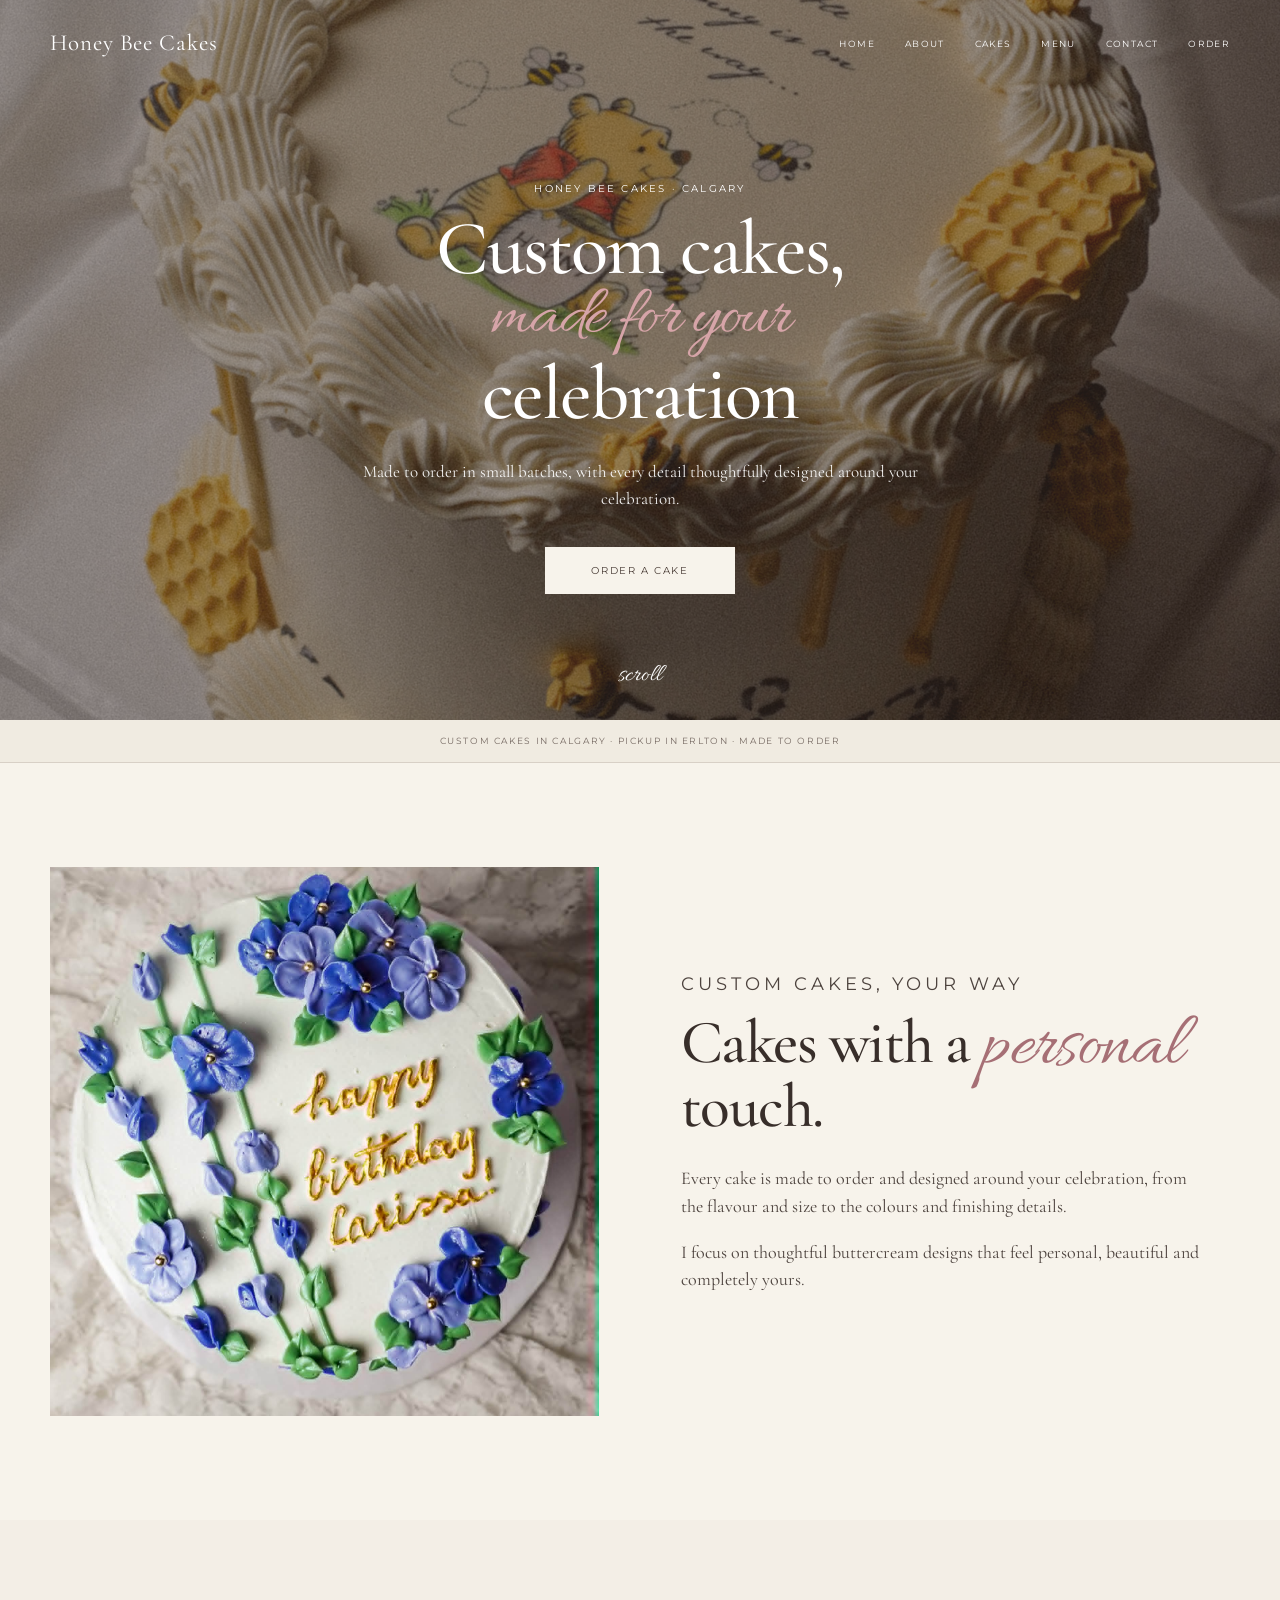
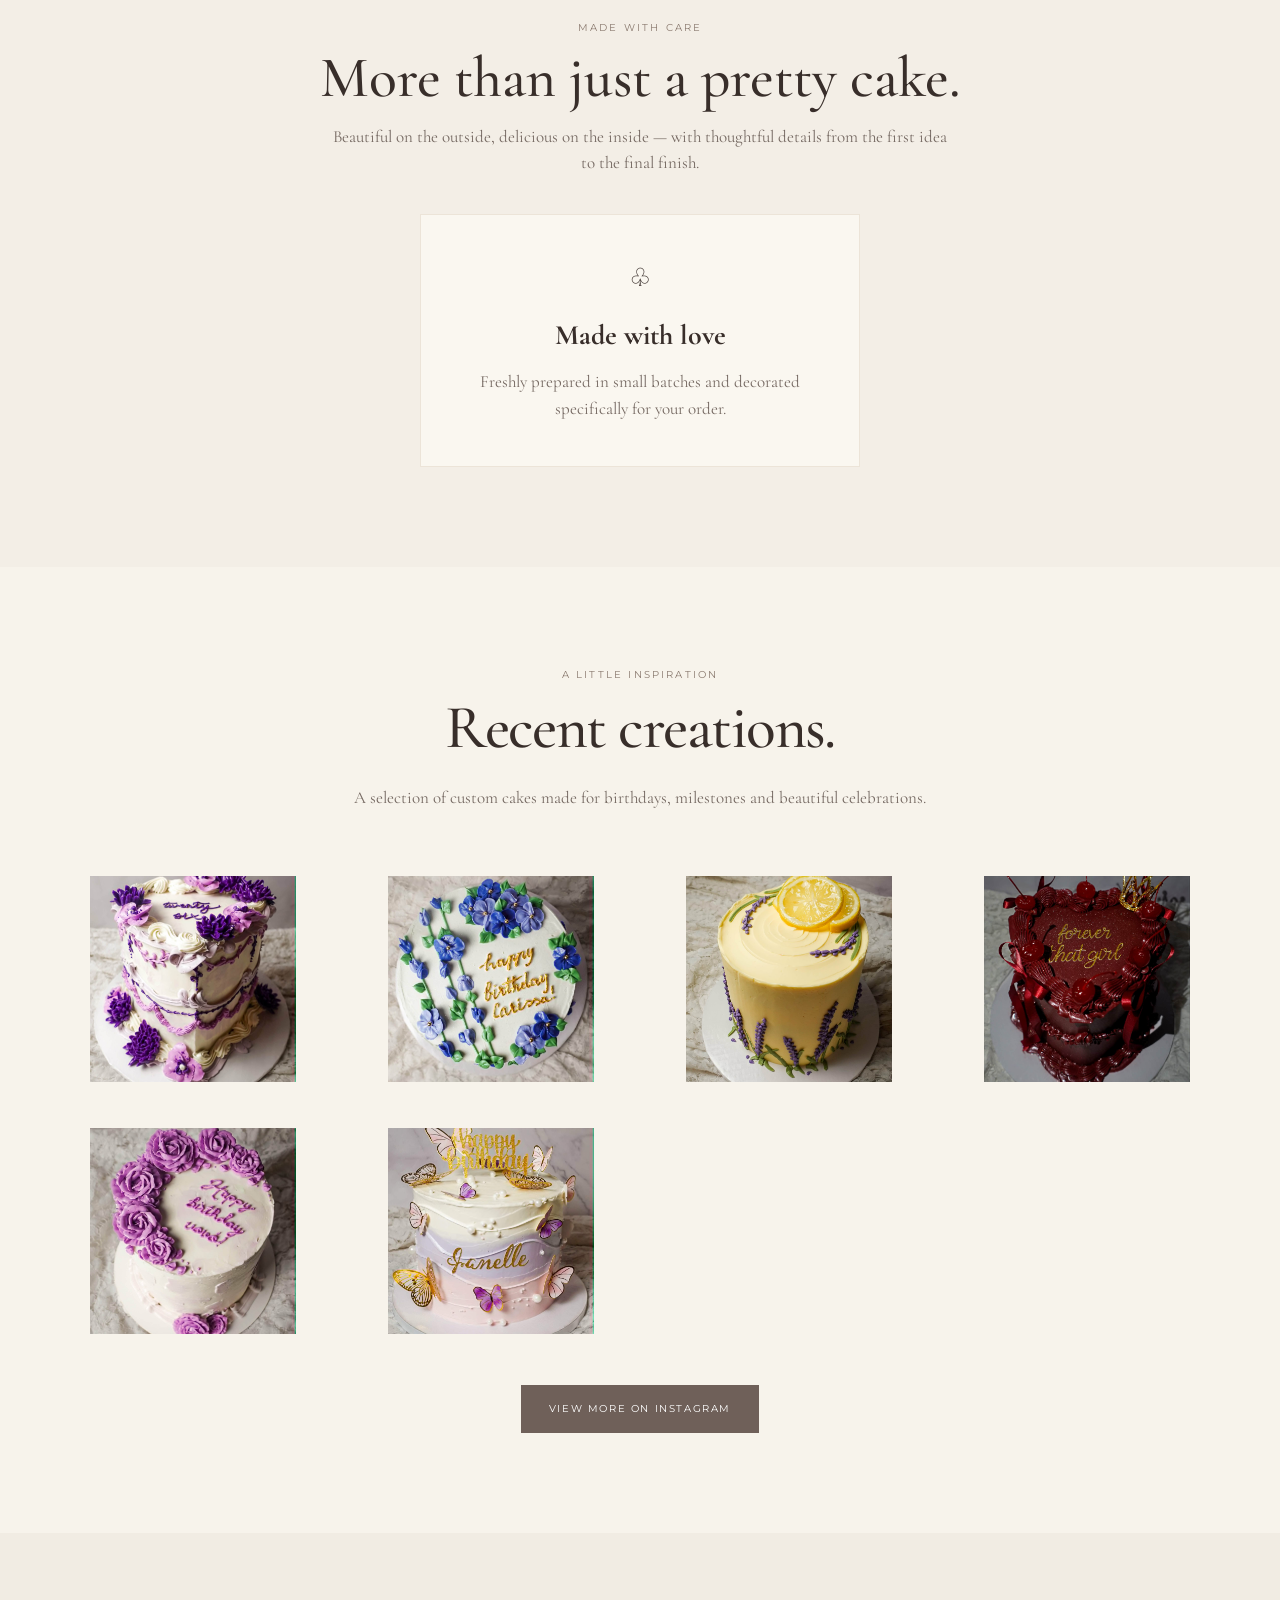
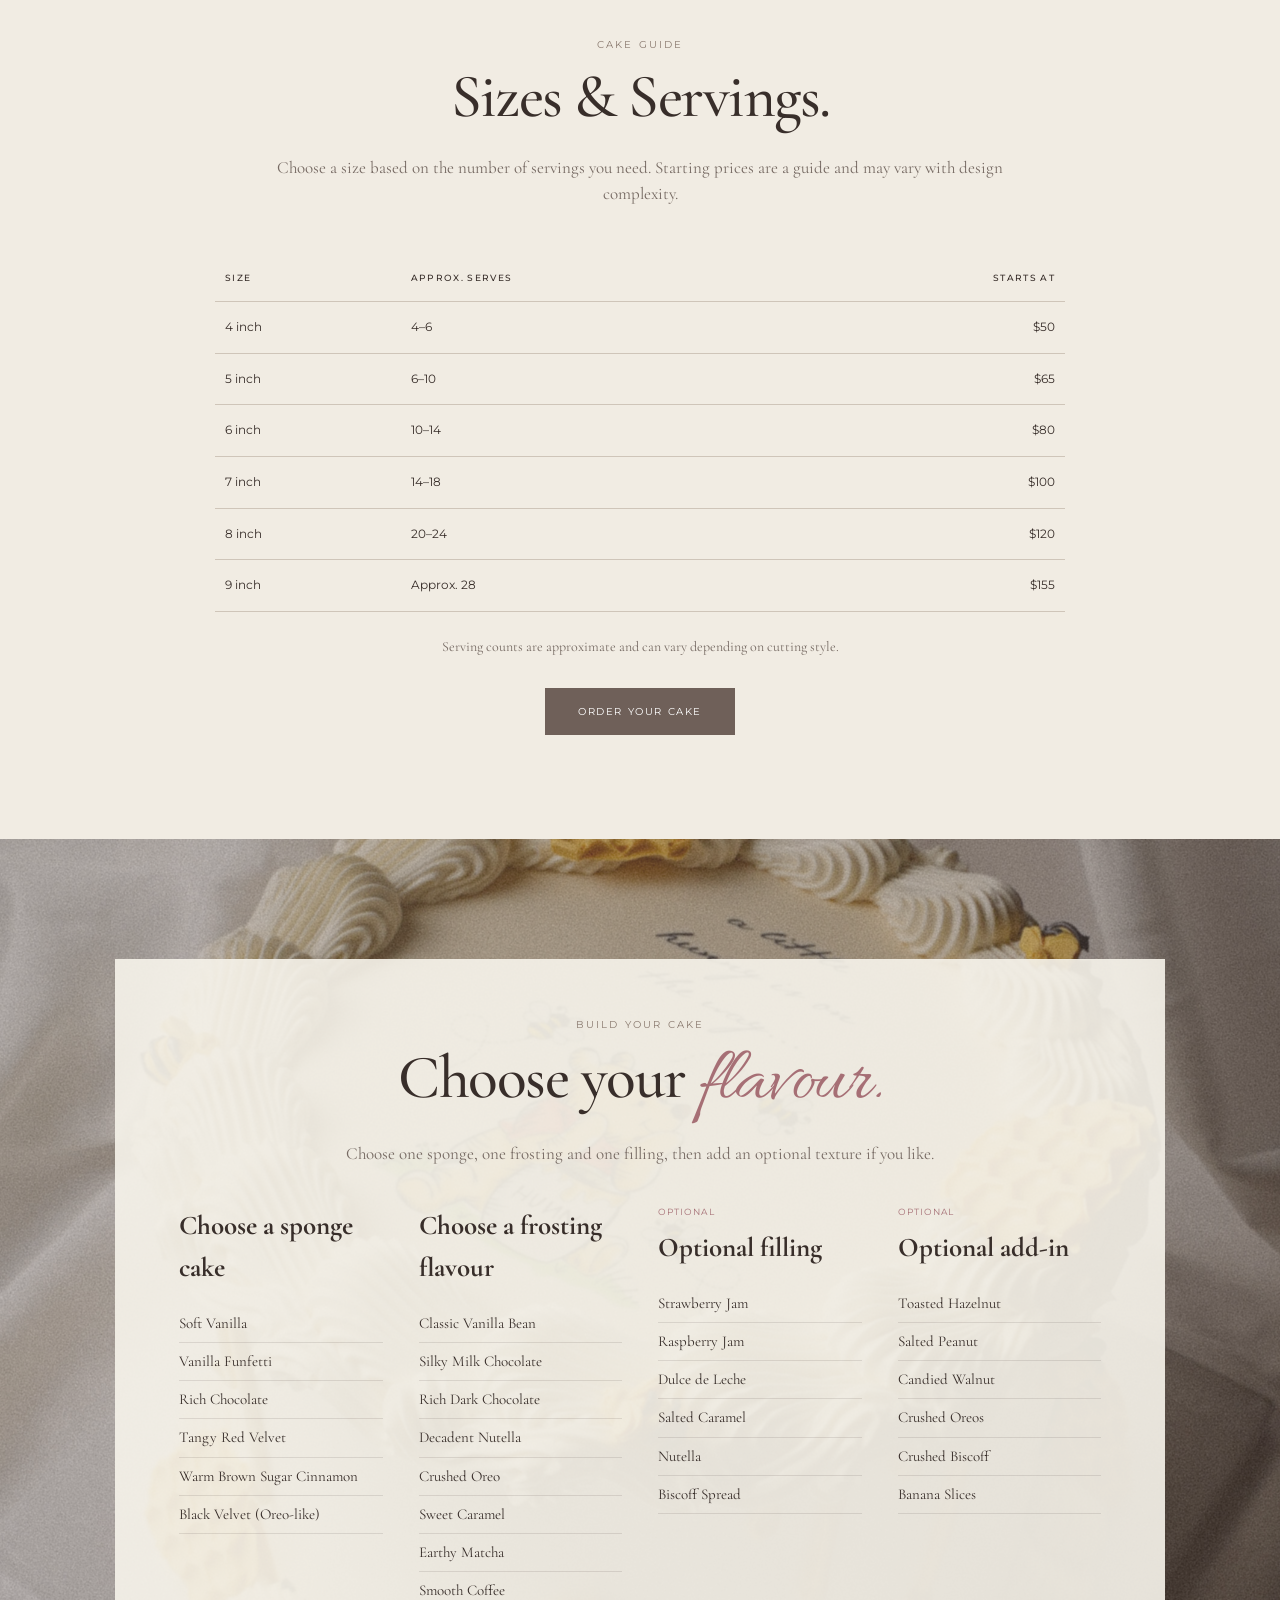
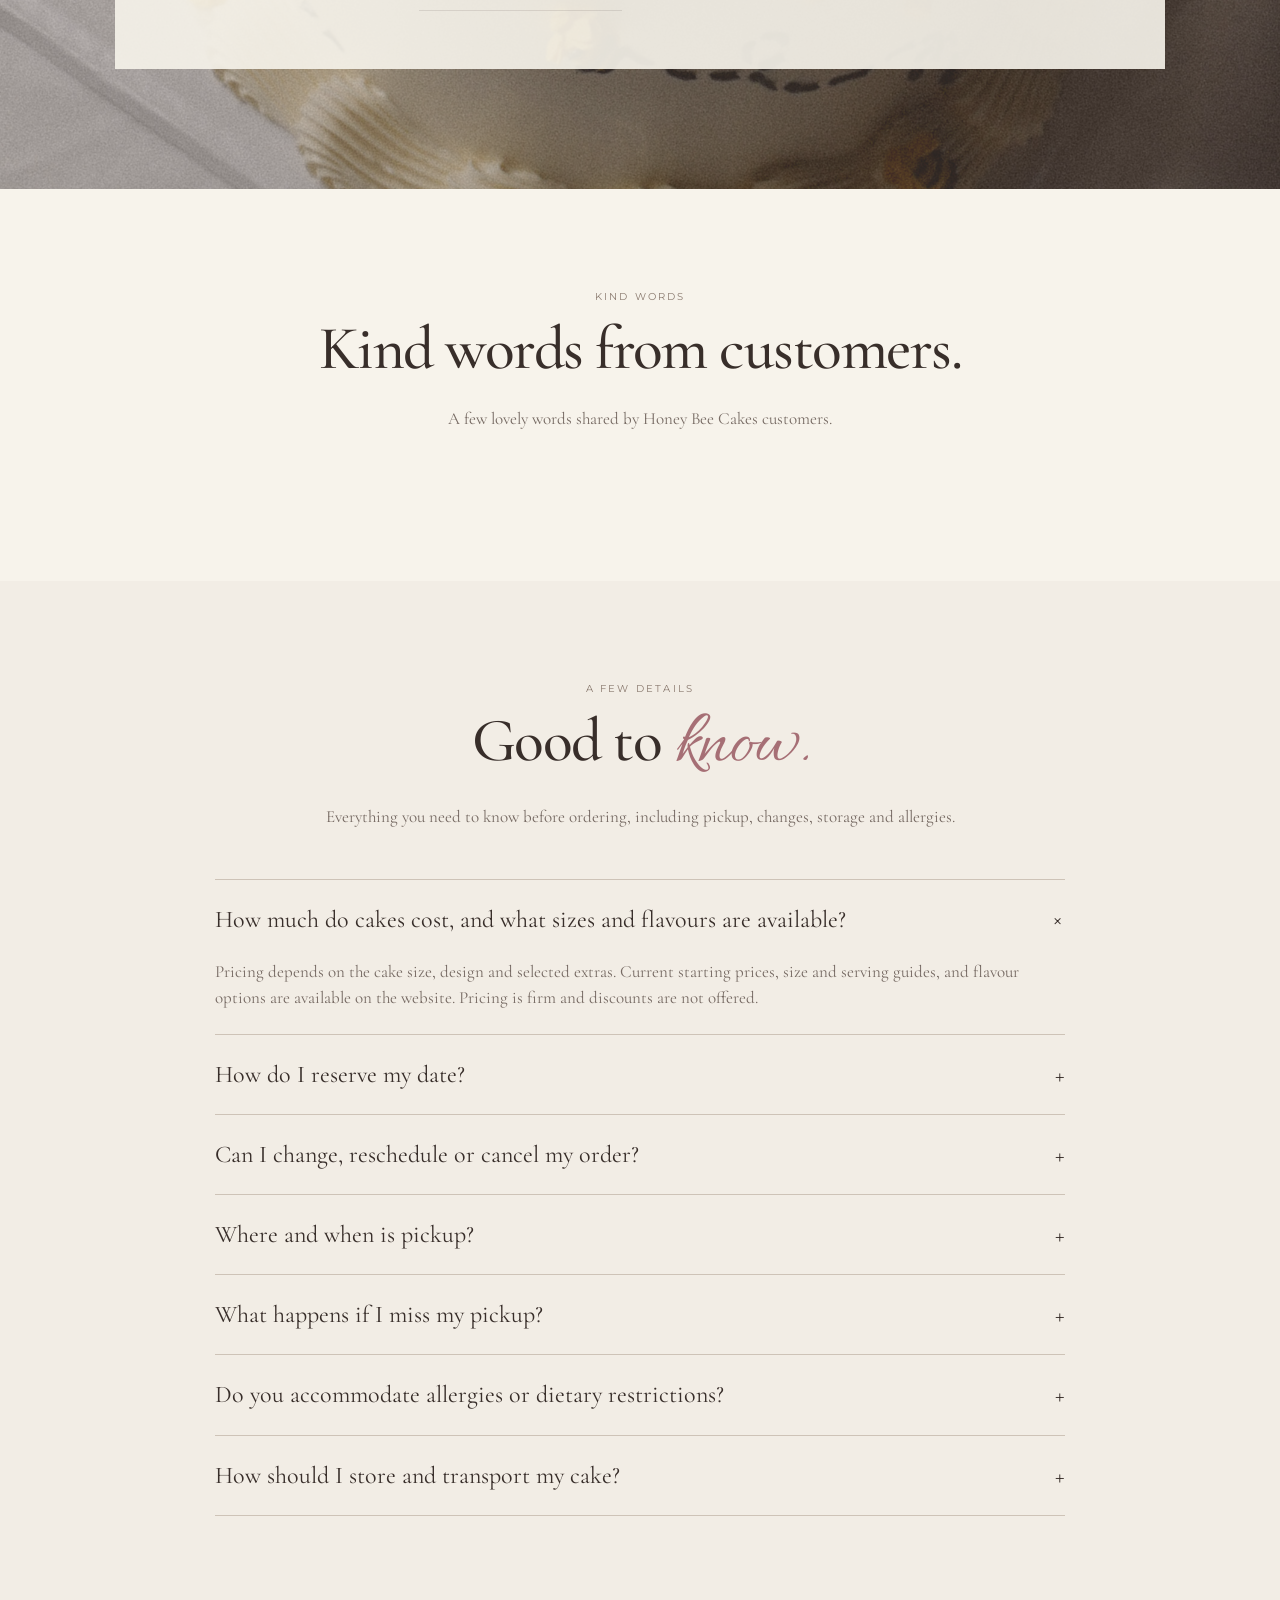
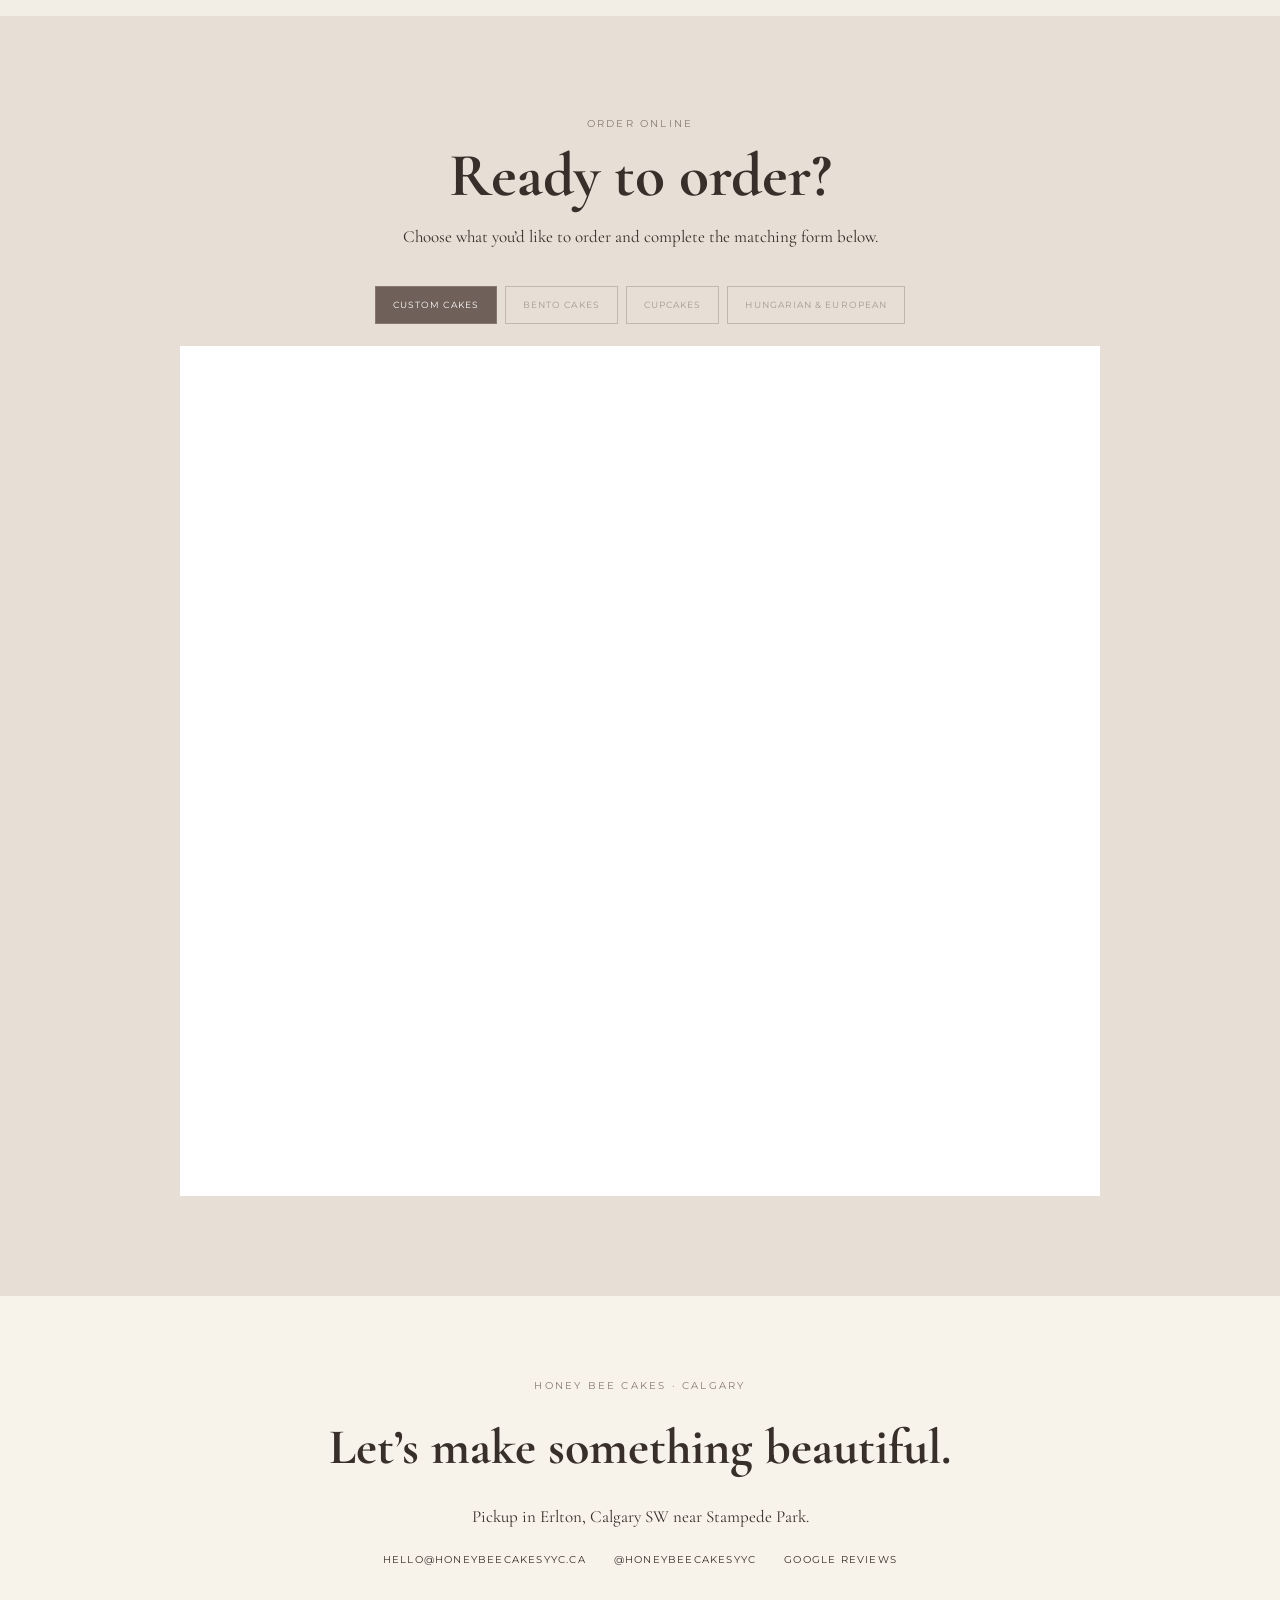
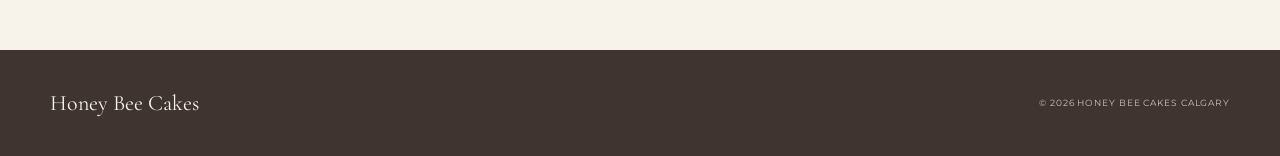
==== commit 9cb784ab: "Wire all visible clone copy to editable CMS fields" ====
--- a/index.html
+++ b/index.html
@@ -97,7 +97,7 @@
   <div class="wrap">
     <div class="section-head"><p class="eyebrow" id="gallery-eyebrow">A LITTLE INSPIRATION</p><h2 id="gallery-heading">Recent creations.</h2><p id="gallery-copy">A selection of custom cakes made for birthdays, milestones and beautiful celebrations.</p></div>
     <div class="gallery-grid" id="gallery-grid"></div>
-    <div class="gallery-cta"><a class="btn dark" href="https://www.instagram.com/honeybeecakesyyc/" target="_blank" rel="noopener">View more on Instagram</a></div>
+    <div class="gallery-cta"><a class="btn dark" id="gallery-button" href="https://www.instagram.com/honeybeecakesyyc/" target="_blank" rel="noopener">View more on Instagram</a></div>
   </div>
 </section>
 
@@ -106,13 +106,13 @@
     <div class="section-head"><p class="eyebrow" id="pricing-eyebrow">PLANNING YOUR CAKE</p><h2 id="pricing-heading">Sizes &amp; Servings.</h2><p id="pricing-intro">Starting prices are a guide. Final pricing depends on design, shape, decorations, fillings and other custom details.</p></div>
     <table class="pricing-table"><thead><tr><th>Size</th><th>Approx. serves</th><th>Starts at</th></tr></thead><tbody id="pricing-body"></tbody></table>
     <p class="pricing-note" id="pricing-note">Serving counts are estimates and may vary depending on how the cake is cut.</p>
-    <div class="pricing-cta"><a class="btn dark" href="#order">Order your cake</a></div>
+    <div class="pricing-cta"><a class="btn dark" id="pricing-button" href="#order">Order your cake</a></div>
   </div>
 </section>
 
 <section class="flavours" id="flavours">
   <div class="flavour-panel">
-    <div class="section-head"><p class="eyebrow" id="flavours-eyebrow">MAKE IT YOURS</p><h2 id="flavours-heading">Choose your <span class="script">flavour.</span></h2><p id="flavours-copy">Choose your sponge, frosting and filling, then add a little texture if you like.</p></div>
+    <div class="section-head"><p class="eyebrow" id="flavours-eyebrow">MAKE IT YOURS</p><h2 id="flavours-heading"><span id="flavours-title-top">Choose your</span> <span class="script" id="flavours-title-script">flavour.</span></h2><p id="flavours-copy">Choose your sponge, frosting and filling, then add a little texture if you like.</p></div>
     <div class="flavour-columns" id="flavour-columns"></div>
   </div>
 </section>
@@ -126,7 +126,7 @@
 
 <section class="faq" id="faq">
   <div class="wrap faq-wrap">
-    <div class="section-head"><p class="eyebrow" id="faq-eyebrow">BEFORE YOU ORDER</p><h2 id="faq-heading">Good to <span class="script">know.</span></h2><p id="faq-intro">A few important details about ordering, pickup, storage and changes.</p></div>
+    <div class="section-head"><p class="eyebrow" id="faq-eyebrow">BEFORE YOU ORDER</p><h2 id="faq-heading"><span id="faq-title-top">Good to</span> <span class="script" id="faq-title-script">know.</span></h2><p id="faq-intro">A few important details about ordering, pickup, storage and changes.</p></div>
     <div class="faq-list" id="faq-list"></div>
   </div>
 </section>
@@ -168,14 +168,15 @@
  if(design.ui_font)document.documentElement.style.setProperty("--ui",'"'+design.ui_font+'",Arial,sans-serif');
  if(design.script_font)document.documentElement.style.setProperty("--script",'"'+design.script_font+'",cursive');
  set("brand-name",text.brand_name||"Honey Bee Cakes");set("announcement-text",text.announcement_text);
+ set("nav-home",text.nav_home||"Home");set("nav-gallery",text.nav_gallery||"Cakes");set("nav-flavours",text.nav_flavours||"Menu");set("nav-contact",text.nav_contact||"Contact");set("nav-order",text.nav_order||"Order");
  set("hero-eyebrow",text.hero_eyebrow);set("hero-title-top",text.hero_title_top||"Custom cakes,");set("hero-title-script",text.hero_title_script||"made for your");set("hero-title-bottom",text.hero_title_bottom||"celebration");set("hero-copy",text.hero_subheading);set("hero-cta",text.hero_cta||"Order a cake");
  set("about-eyebrow",text.intro_eyebrow||"CUSTOM CAKES, YOUR WAY");set("about-title-top",text.intro_title_top||"Cakes with a");set("about-title-script",text.intro_title_script||"personal");set("about-title-bottom",text.intro_title_bottom||"touch.");set("about-copy-1",text.intro_copy);set("about-copy-2",text.intro_copy_2);
  set("values-eyebrow",text.values_eyebrow);set("values-heading",text.values_heading);set("values-copy",text.values_copy);set("value-card-title",text.value_card_title);set("value-card-copy",text.value_card_copy);
- set("gallery-eyebrow",text.gallery_eyebrow);set("gallery-heading",text.gallery_heading);set("gallery-copy",text.gallery_copy);
- set("pricing-eyebrow",text.pricing_eyebrow);set("pricing-heading",text.pricing_heading);set("pricing-intro",text.pricing_intro);set("pricing-note",text.pricing_footnote);
- set("flavours-eyebrow",text.flavours_eyebrow);set("flavours-copy",text.flavours_copy);
+ set("gallery-eyebrow",text.gallery_eyebrow);set("gallery-heading",text.gallery_heading);set("gallery-copy",text.gallery_copy);set("gallery-button",text.gallery_button_text||"View more on Instagram");
+ set("pricing-eyebrow",text.pricing_eyebrow);set("pricing-heading",text.pricing_heading);set("pricing-intro",text.pricing_intro);set("pricing-note",text.pricing_footnote);set("pricing-button",text.pricing_button_text||"Order your cake");
+ set("flavours-eyebrow",text.flavours_eyebrow);set("flavours-title-top",text.flavours_title_top||"Choose your");set("flavours-title-script",text.flavours_title_script||"flavour.");set("flavours-copy",text.flavours_copy);
  set("reviews-eyebrow",text.reviews_eyebrow);set("reviews-heading",text.reviews_heading);set("reviews-copy",text.reviews_copy);
- set("faq-eyebrow",text.faq_eyebrow);set("faq-intro",text.faq_intro);
+ set("faq-eyebrow",text.faq_eyebrow);set("faq-title-top",text.faq_title_top||"Good to");set("faq-title-script",text.faq_title_script||"know.");set("faq-intro",text.faq_intro);
  set("order-eyebrow",text.order_eyebrow);set("order-heading",text.order_heading);set("order-copy",text.order_copy);
  set("contact-eyebrow",text.contact_eyebrow);set("contact-heading",text.contact_heading);set("contact-copy",text.location);set("footer-brand",text.footer_brand||text.brand_name);set("footer-copyright",(text.footer_copyright||"© {year} Honey Bee Cakes Calgary").replace("{year}",new Date().getFullYear()));
  const hero=images.hero_image||"assets/uploads/15081.jpg";document.querySelector(".hero").style.backgroundImage='url("'+hero+'")';
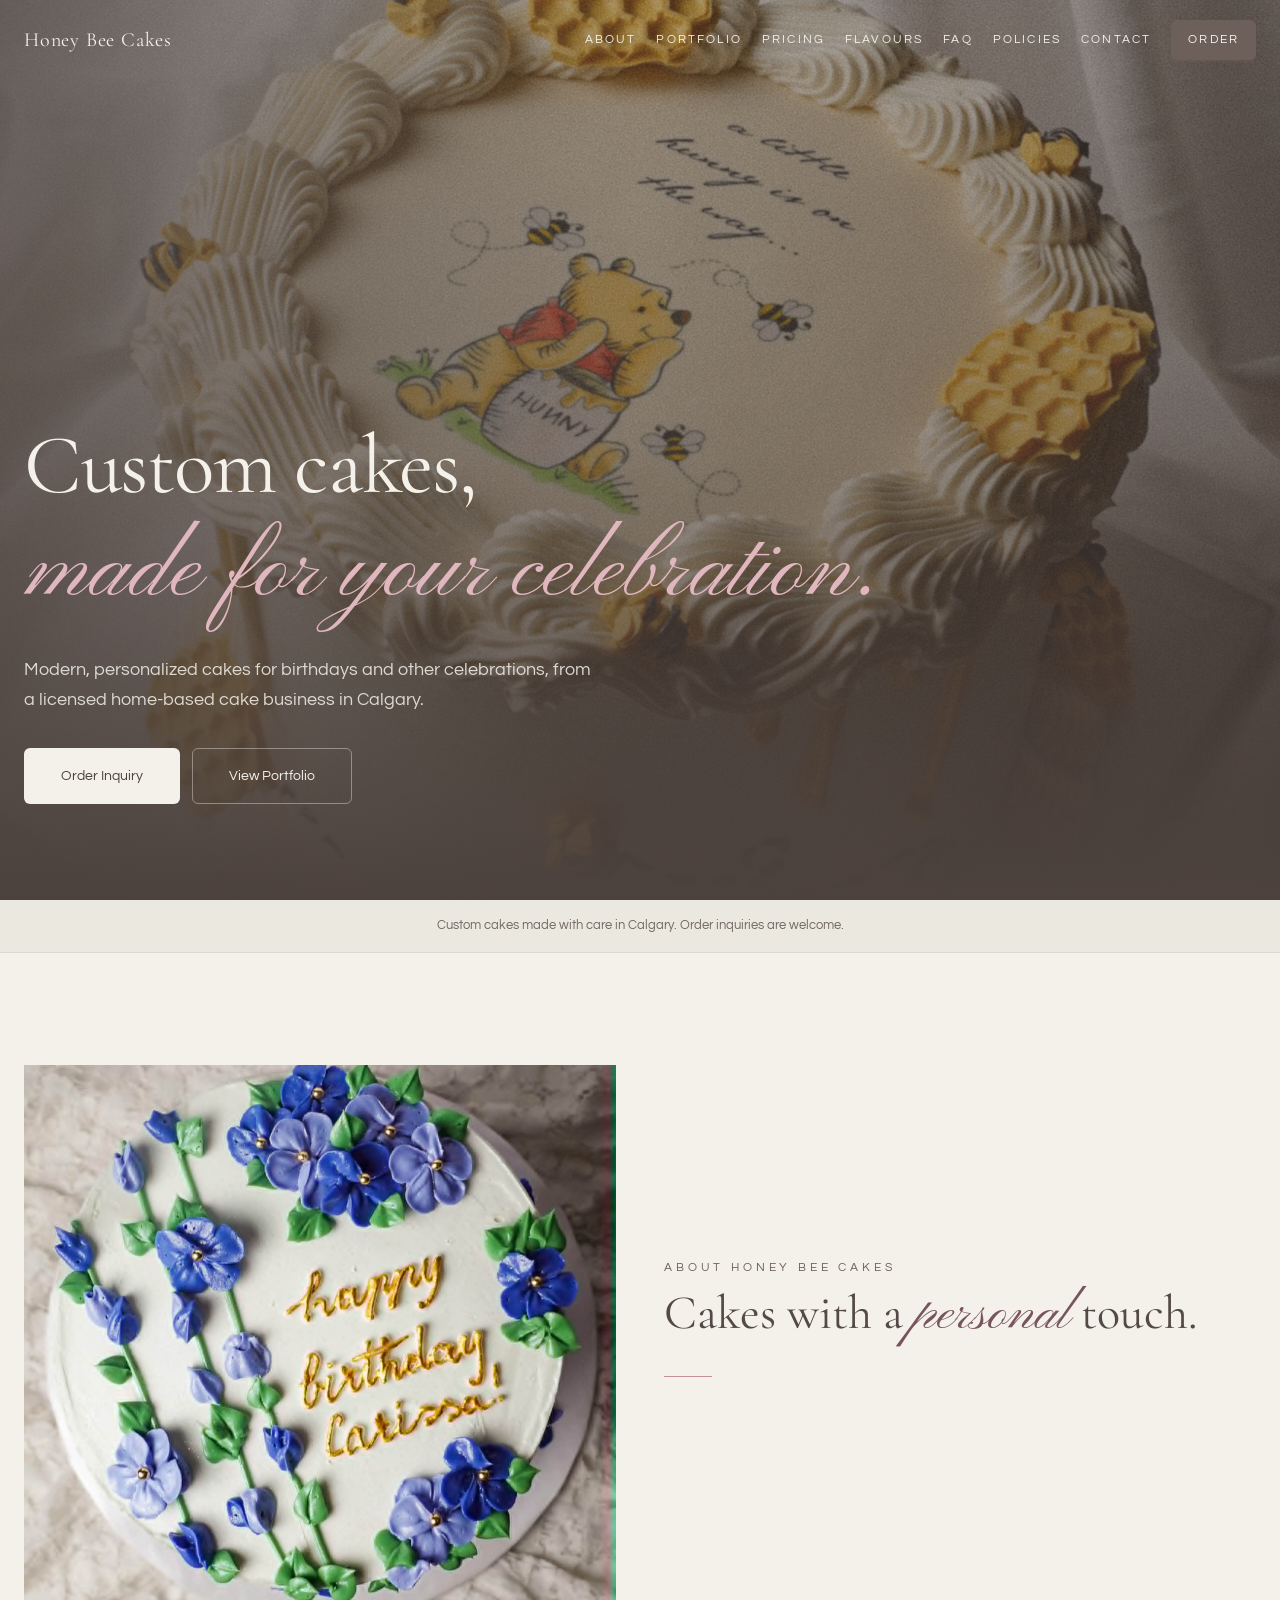
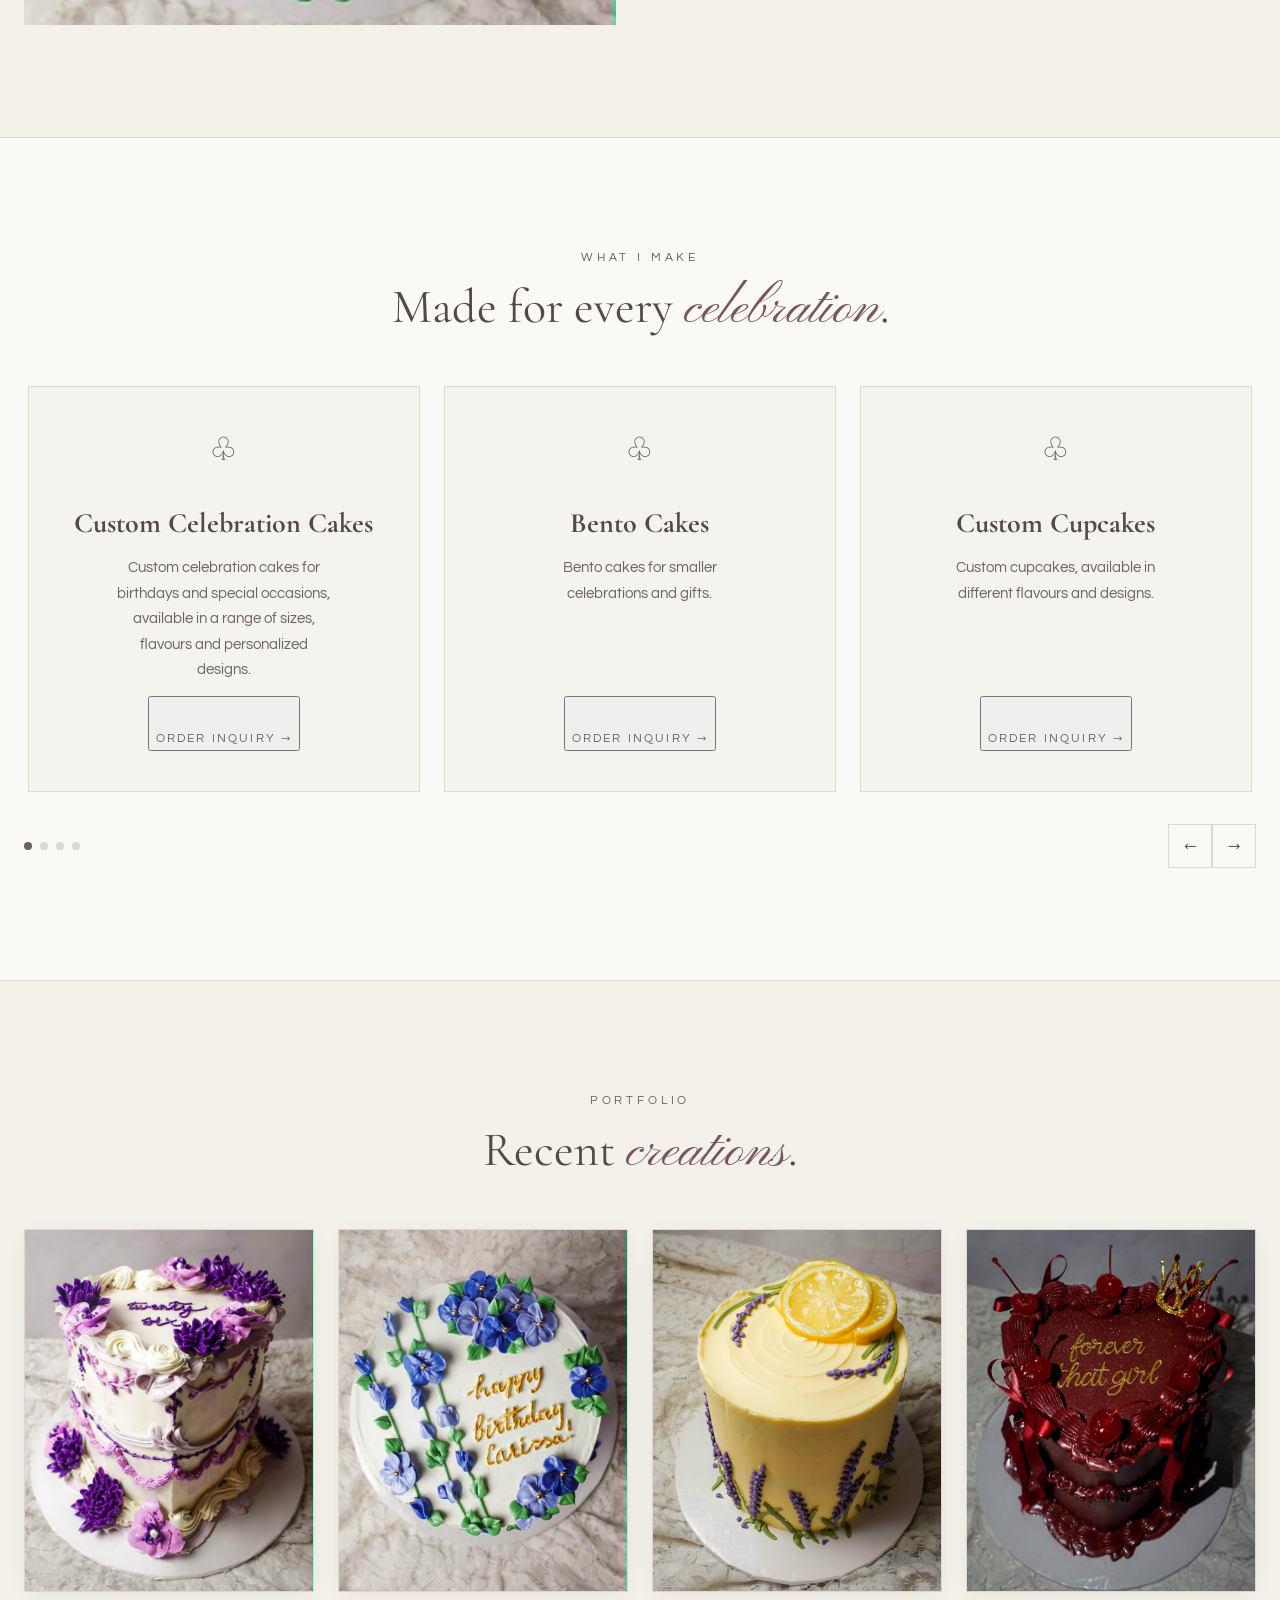
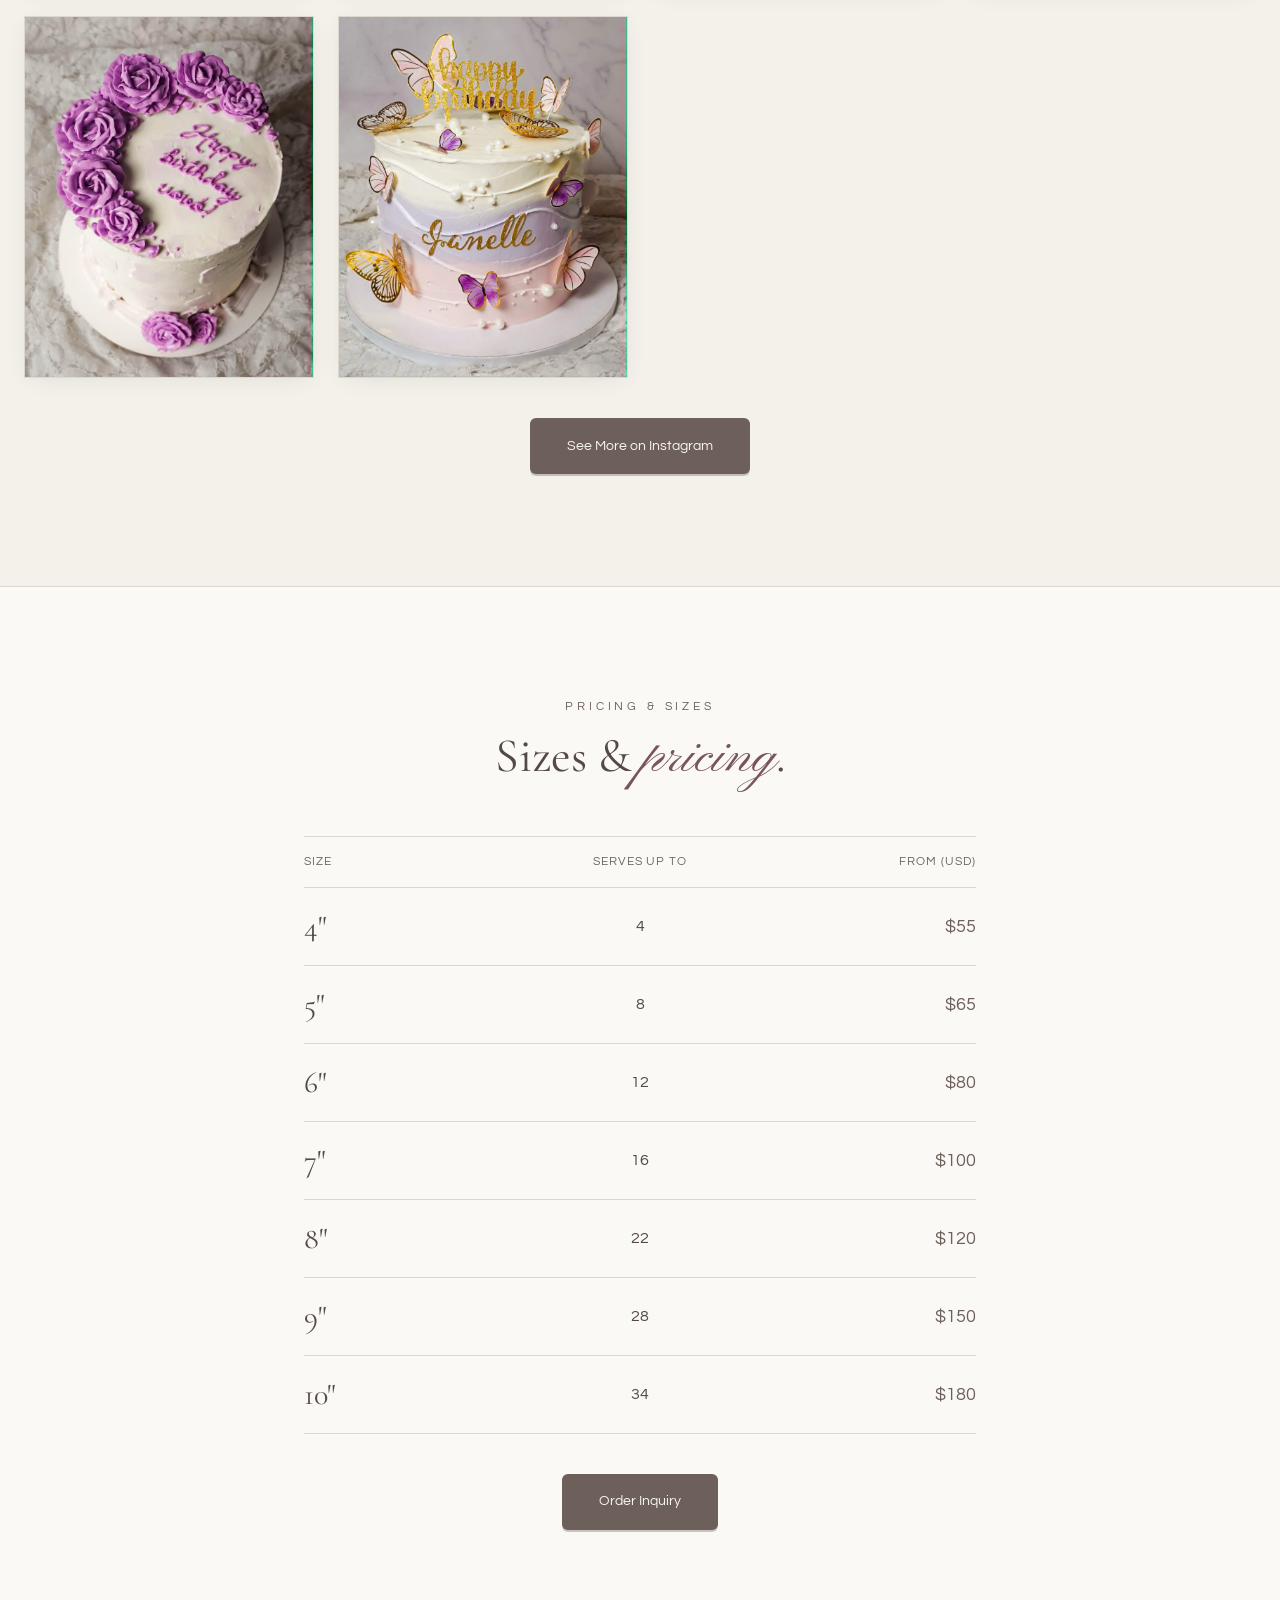
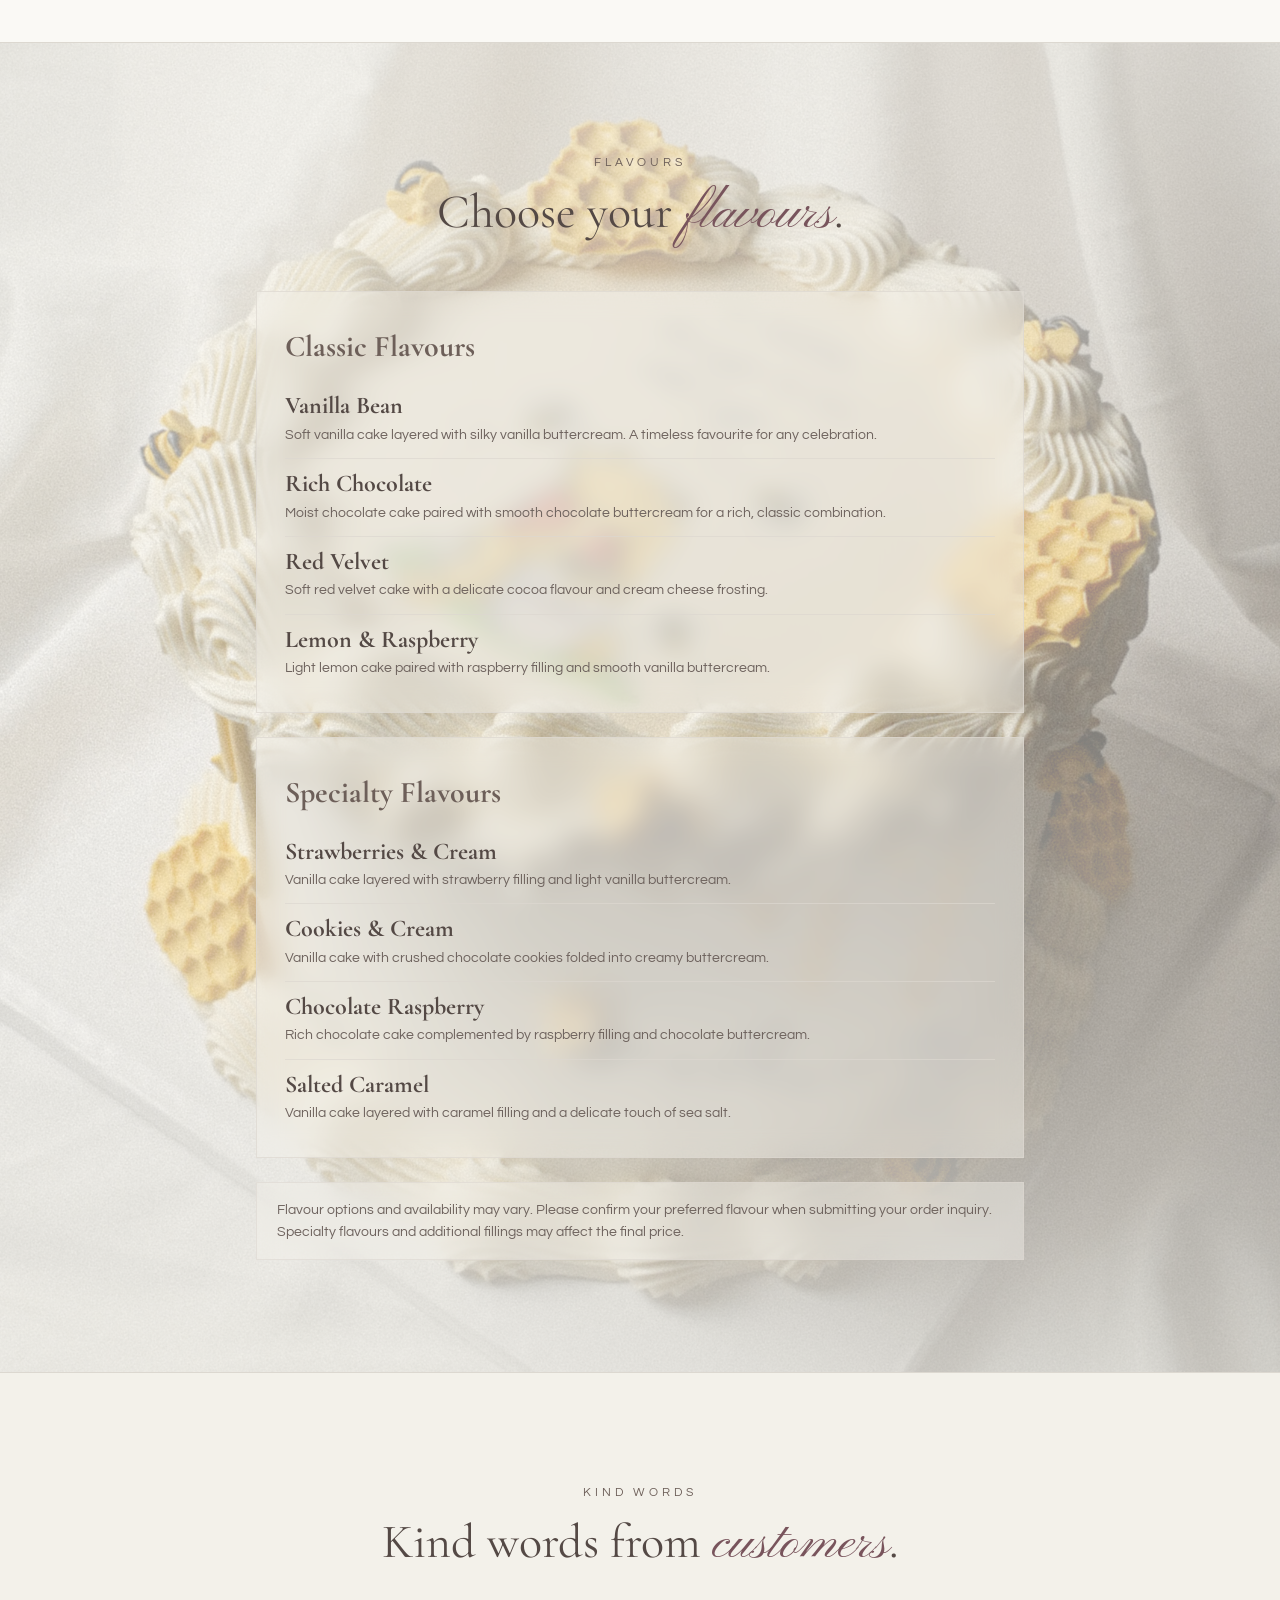
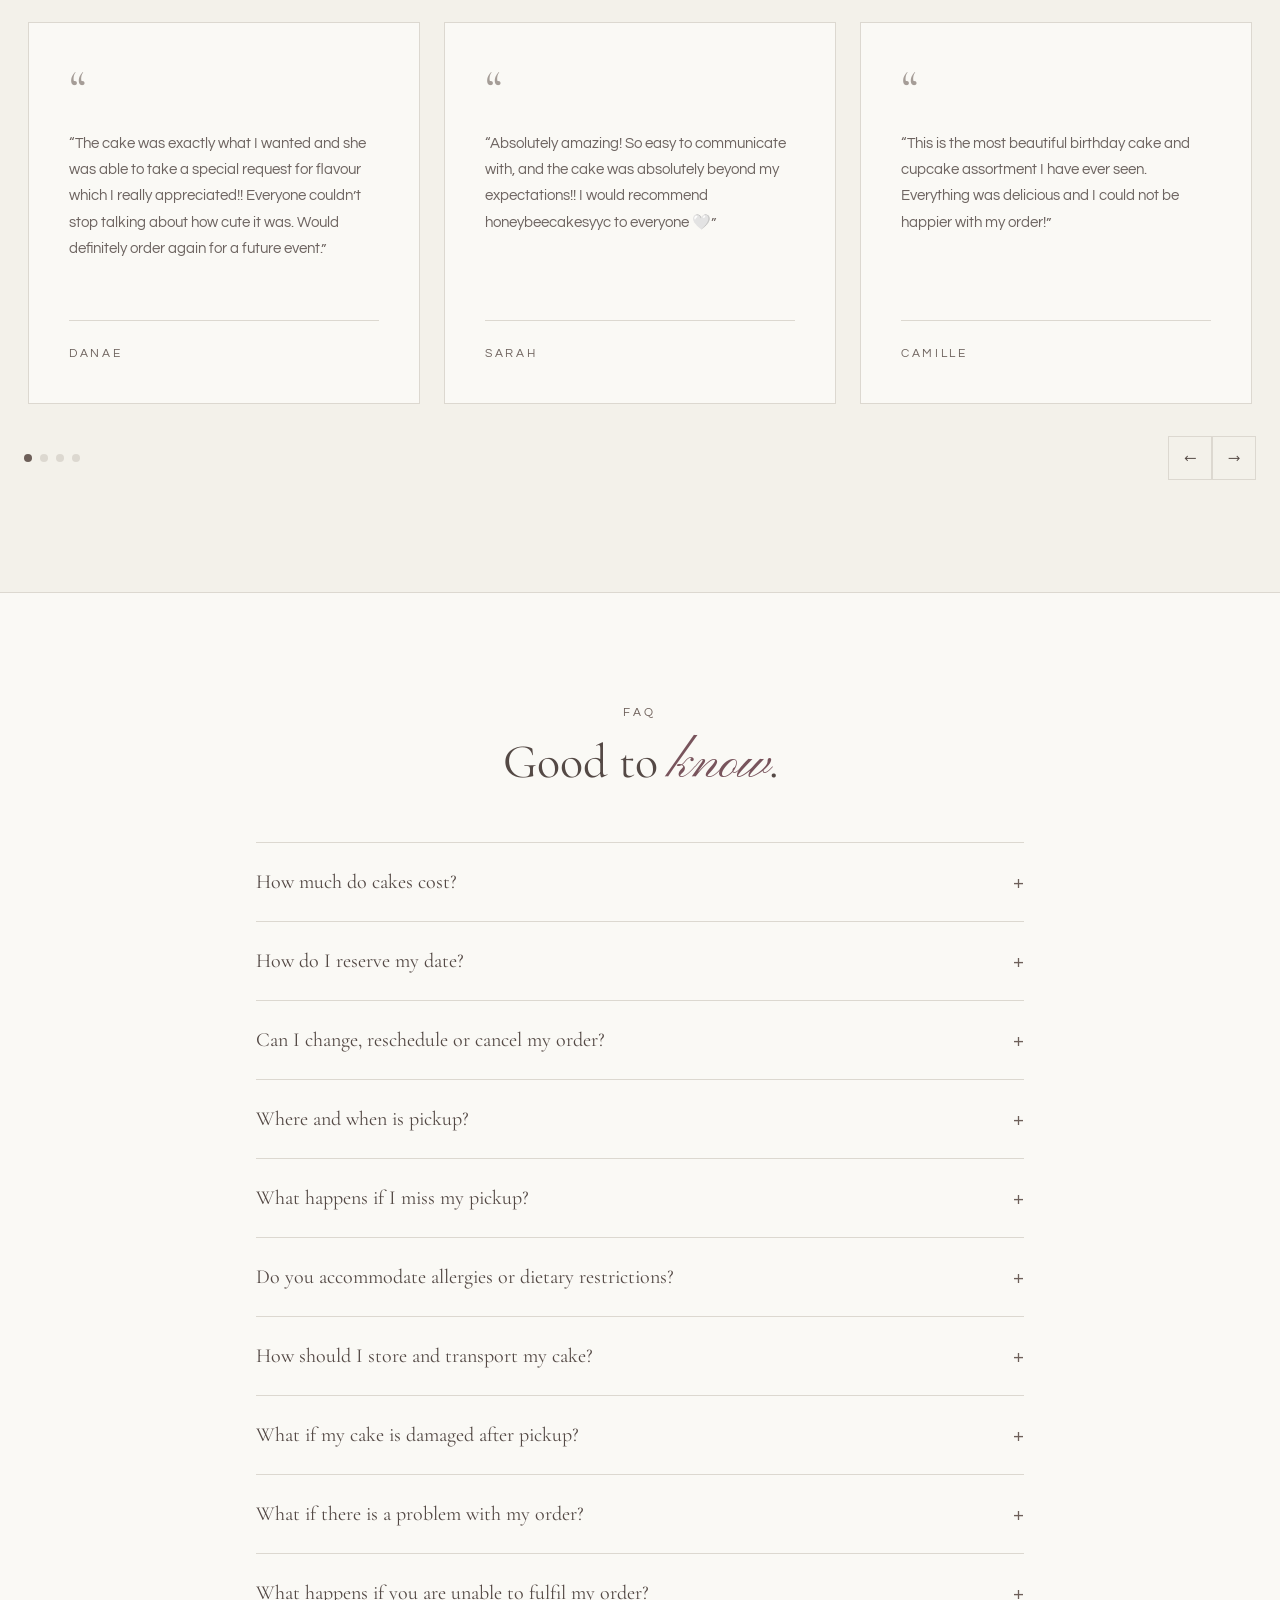
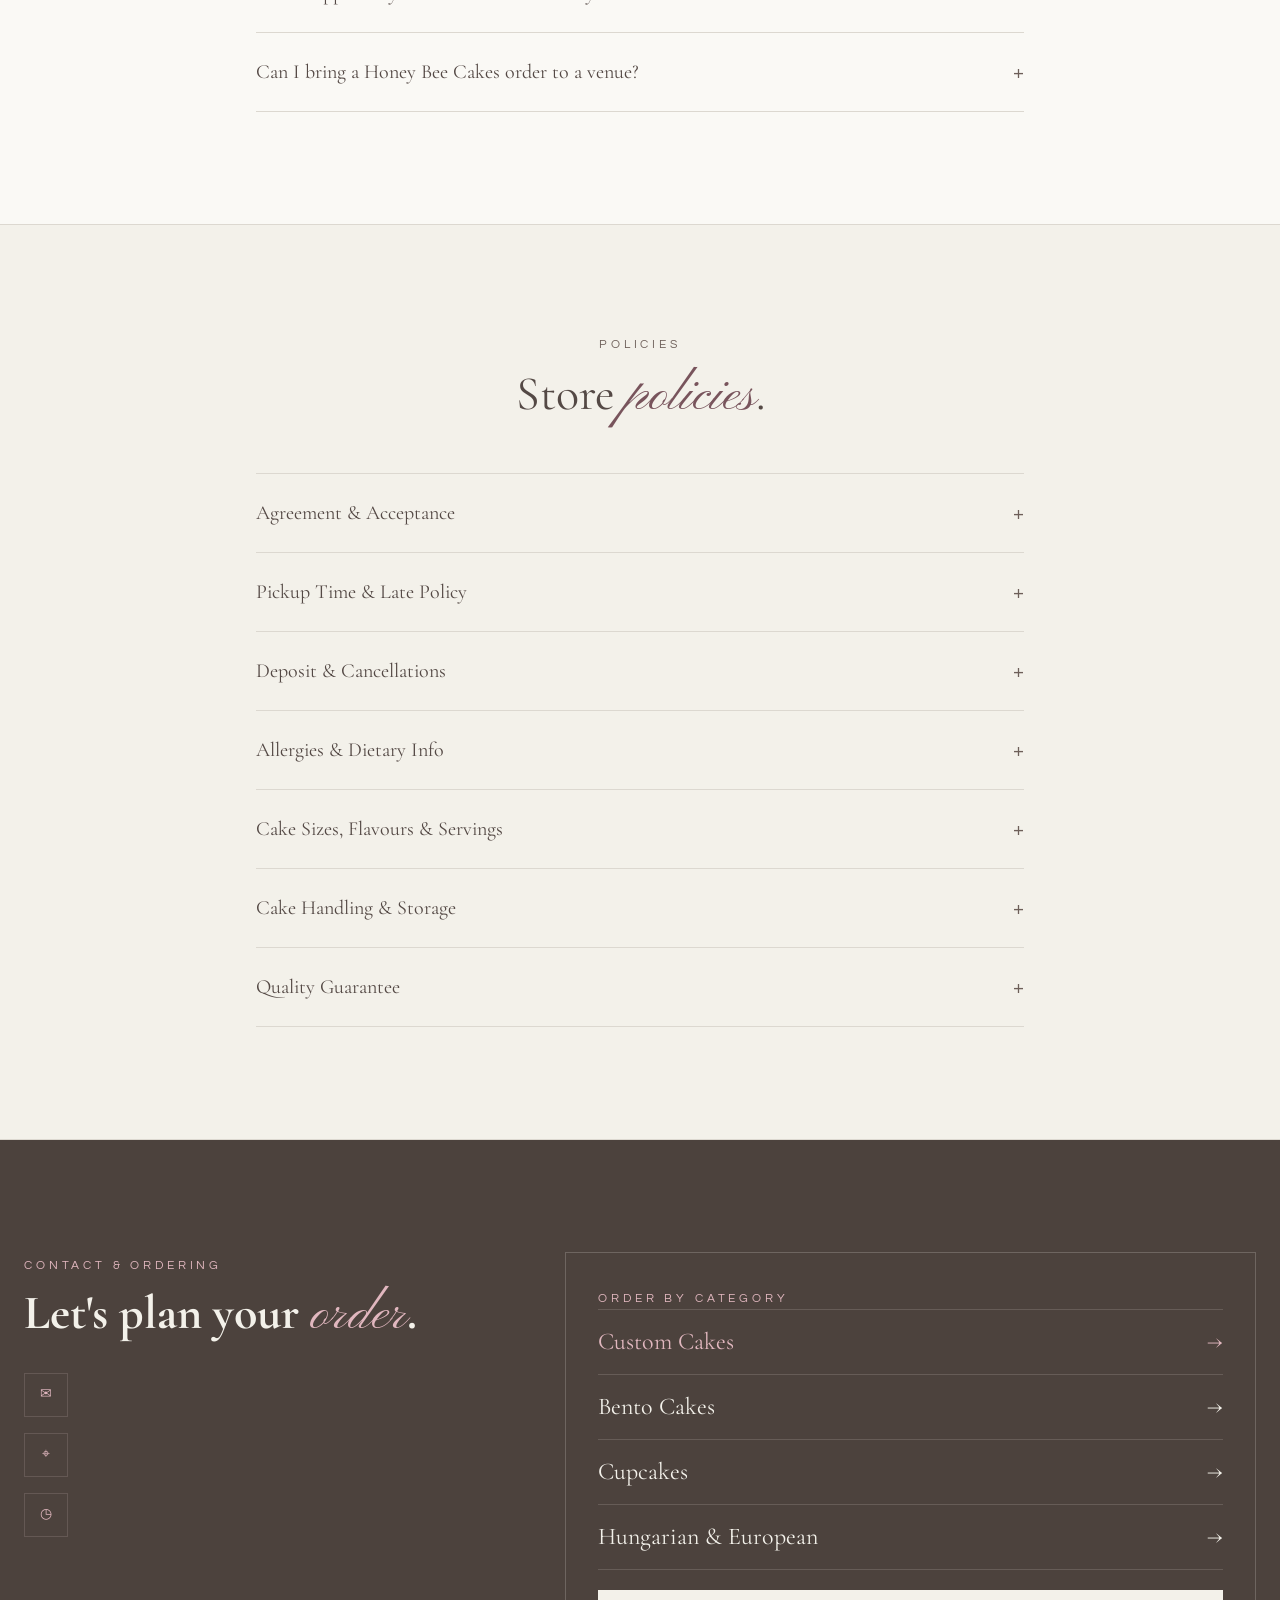
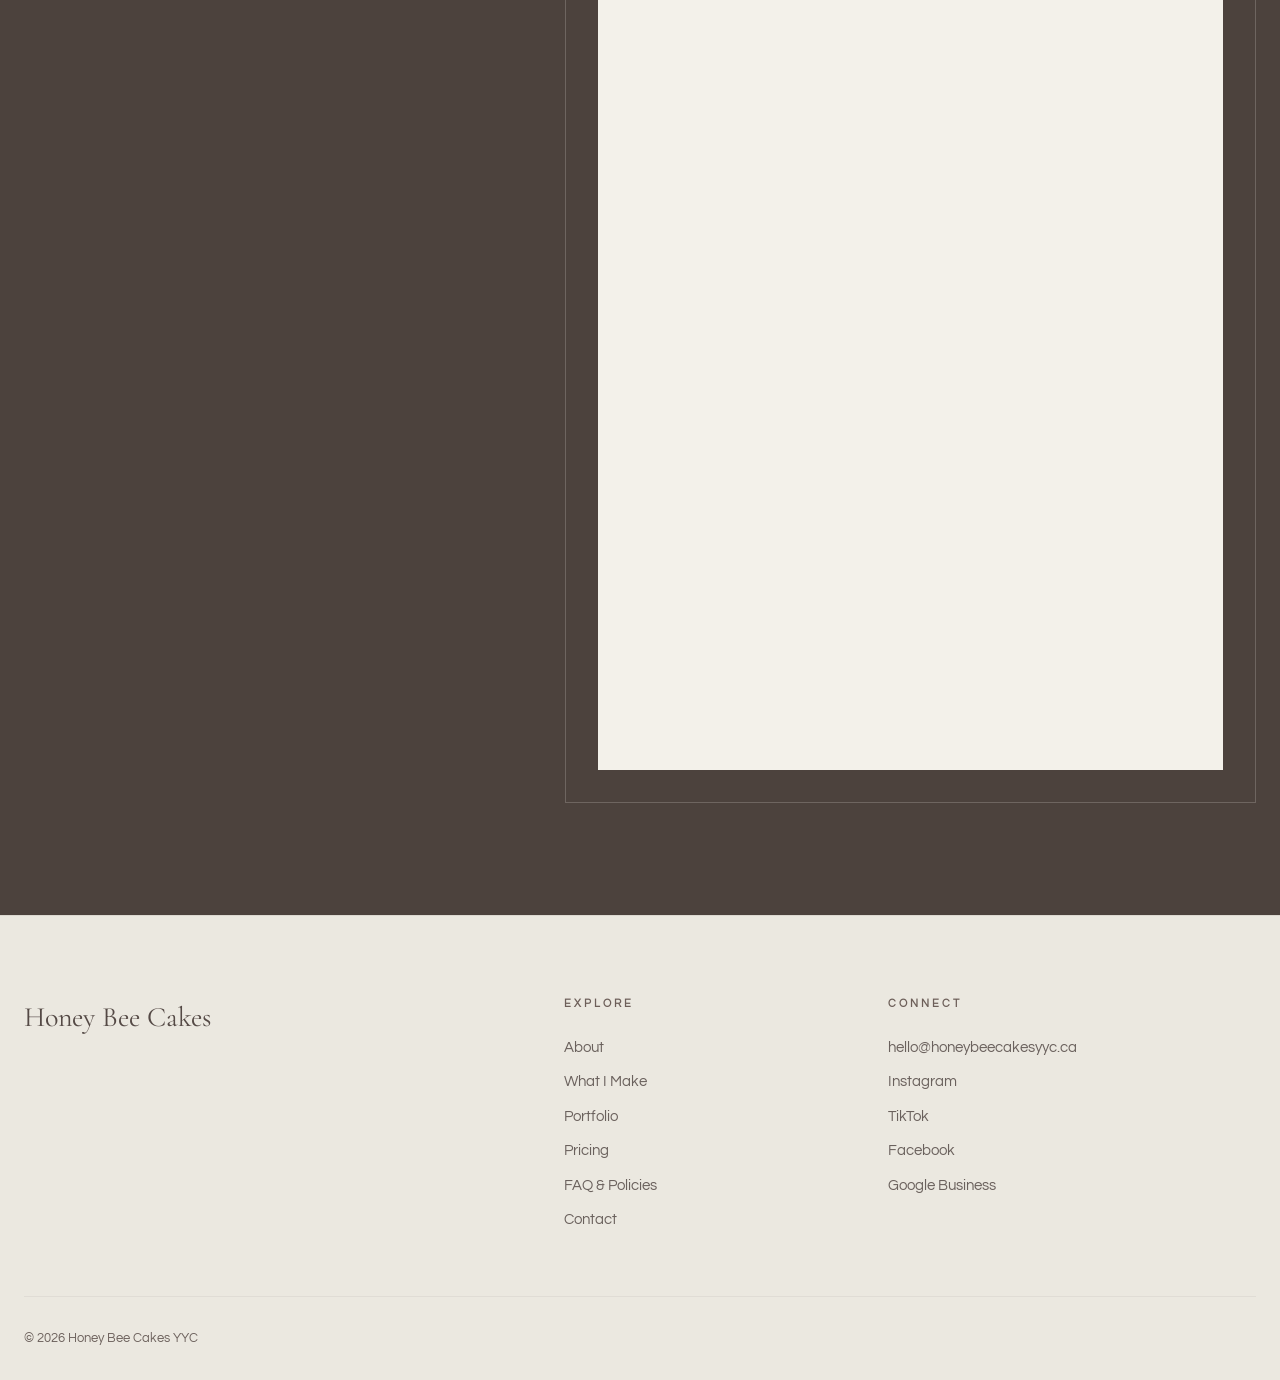
==== commit fb4b8147: "Rebuild layout from exact TFWG source structure and design tokens" ====
--- a/index.html
+++ b/index.html
@@ -3,199 +3,178 @@
 <head>
 <meta charset="utf-8">
 <meta name="viewport" content="width=device-width,initial-scale=1">
-<meta name="description" content="Honey Bee Cakes — custom cakes in Calgary.">
-<title>Honey Bee Cakes | Calgary Custom Cakes</title>
+<meta name="theme-color" content="#F3F1EA">
+<title>Honey Bee Cakes YYC — Custom Cakes in Calgary</title>
+<meta name="description" content="Licensed home-based custom cake business in Calgary. Modern, personalized celebration cakes, bento cakes, cupcakes and Hungarian & European cakes. Pickup in Erlton, Calgary SW.">
 <link rel="preconnect" href="https://fonts.googleapis.com">
 <link rel="preconnect" href="https://fonts.gstatic.com" crossorigin>
-<link href="https://fonts.googleapis.com/css2?family=Allura&family=Cormorant+Garamond:ital,wght@0,400;0,500;0,600;1,400;1,500&family=Montserrat:wght@300;400;500;600&display=swap" rel="stylesheet">
+<link href="https://fonts.googleapis.com/css2?family=Cormorant+Garamond:ital,wght@0,400;0,500;0,600;1,400;1,500&family=Pinyon+Script&family=Questrial&display=swap" rel="stylesheet">
 <style>
 :root{
-  --cream:#f7f3eb;--cream2:#efe9df;--ink:#382e2a;--muted:#766a63;--rose:#a66f75;--taupe:#8b7b70;--line:#d8d0c6;
-  --heading:"Cormorant Garamond",Georgia,serif;--body:"Cormorant Garamond",Georgia,serif;--ui:"Montserrat",Arial,sans-serif;--script:"Allura",cursive;
+ --background:47 27.3% 93.5%;--foreground:18 10% 30%;--card:47 30% 97%;--primary:18 10.1% 38.8%;
+ --primary-foreground:47 26% 96%;--secondary:45 20% 90%;--muted:45 18% 89%;--muted-foreground:18 8% 40%;
+ --accent:347.8 31.8% 66.7%;--heading-accent:347 18% 40%;--border:40 14% 84%;--noir:18 11% 27%;
+ --noir-soft:18 9% 36%;--brass:348 34% 67%;--brass-light:348 42% 80%;--cream:var(--background);
+ --font-display:"Cormorant Garamond",serif;--font-body:"Questrial",sans-serif;--font-accent:"Pinyon Script",cursive;
+ --shadow-soft:0 4px 24px -8px hsl(var(--noir)/.14);--shadow-noir:0 24px 60px -20px hsl(var(--noir)/.4);
 }
-*{box-sizing:border-box} html{scroll-behavior:smooth} body{margin:0;background:var(--cream);color:var(--ink);font-family:var(--body);font-size:17px;line-height:1.55}
-a{color:inherit;text-decoration:none} img{display:block;width:100%} button{font:inherit;color:inherit} .wrap{width:min(1180px,calc(100% - 48px));margin:auto}
-.eyebrow{font-family:var(--ui);font-size:10px;letter-spacing:.22em;text-transform:uppercase;color:var(--taupe);margin:0 0 16px}
-.script{font-family:var(--script);font-weight:400;color:var(--rose);font-size:1.26em;line-height:.75}
-.btn{display:inline-flex;align-items:center;justify-content:center;min-width:190px;padding:15px 27px;border:1px solid currentColor;background:transparent;font-family:var(--ui);font-size:10px;letter-spacing:.16em;text-transform:uppercase;transition:.2s}
-.btn:hover{transform:translateY(-1px)} .btn.light{background:#f7f3eb;color:#4b3e38;border-color:#f7f3eb}.btn.dark{background:#6f6059;color:#fff;border-color:#6f6059}
-.site-header{position:absolute;z-index:20;left:0;top:0;width:100%;color:#fff;padding:26px 0}
-.header-inner{display:flex;align-items:center;justify-content:space-between;gap:28px}.brand{font-family:var(--heading);font-size:23px;letter-spacing:.04em}.desktop-nav{display:flex;gap:30px;align-items:center;font-family:var(--ui);font-size:9px;letter-spacing:.15em;text-transform:uppercase}.mobile-toggle{display:none;border:0;background:transparent;color:#fff;font-family:var(--ui);font-size:11px;letter-spacing:.18em}
-.hero{position:relative;min-height:720px;display:flex;align-items:center;justify-content:center;text-align:center;color:#fff;background:#6d5c52 center/cover no-repeat;overflow:hidden}
-.hero:before{content:"";position:absolute;inset:0;background:rgba(62,48,43,.53)}.hero-inner{position:relative;z-index:2;width:min(760px,calc(100% - 42px));padding-top:55px}
-.hero .eyebrow{color:#fff;margin-bottom:22px}.hero-title{font-family:var(--heading);font-size:clamp(54px,6vw,88px);line-height:.82;font-weight:500;letter-spacing:-.025em;margin:0}.hero-title .script{display:block;margin:11px 0 18px;color:#d6a4a8;font-size:.92em}.hero-copy{max-width:610px;margin:32px auto 34px;font-size:17px;line-height:1.6;color:rgba(255,255,255,.92)}
-.scroll-note{position:absolute;bottom:24px;left:50%;transform:translateX(-50%);z-index:2;font-family:var(--script);font-size:25px;color:#fff}
-.marquee{background:#f0ebe1;border-bottom:1px solid var(--line);padding:14px 0;text-align:center;font-family:var(--ui);font-size:9px;letter-spacing:.18em;text-transform:uppercase;color:var(--muted)}
-.about{padding:104px 0;background:var(--cream)}.about-grid{display:grid;grid-template-columns:1fr 1fr;align-items:center;gap:82px}.about-photo{aspect-ratio:1/1;object-fit:cover}.about-copy h2,.section-head h2{font-family:var(--heading);font-size:clamp(42px,4.8vw,68px);line-height:.95;font-weight:500;margin:0 0 28px;letter-spacing:-.025em}.about-copy p{font-size:18px;max-width:520px;color:#4d433e}.about-copy p+p{margin-top:18px}
-.values{padding:100px 0;background:#f3eee6;text-align:center}.values h2{font-family:var(--heading);font-size:clamp(43px,4.5vw,64px);line-height:.94;margin:0 auto 18px;font-weight:500}.values-copy{max-width:620px;margin:0 auto 38px;color:var(--muted)}.value-card{width:min(440px,100%);margin:auto;background:#faf7f0;padding:44px 50px;border:1px solid #ece4d8}.value-card .icon{font-size:25px;margin-bottom:16px}.value-card h3{font-family:var(--heading);font-size:28px;margin:0 0 12px}.value-card p{margin:0;color:var(--muted)}
-.gallery-section{padding:100px 0;background:#f7f3eb}.section-head{text-align:center;max-width:760px;margin:0 auto 48px}.section-head p:last-child{margin:0;color:var(--muted)}.gallery-grid{display:grid;grid-template-columns:repeat(4,1fr);gap:12px}.gallery-item{aspect-ratio:1/1;overflow:hidden;background:#e7e0d6}.gallery-item img{height:100%;object-fit:cover;transition:.35s}.gallery-item:hover img{transform:scale(1.02)}.gallery-cta{text-align:center;margin-top:34px}
-.pricing{padding:104px 0;background:#f1ece3}.price-card{width:min(850px,100%);margin:0 auto}.pricing-table{width:100%;border-collapse:collapse;margin-top:38px;font-family:var(--ui);font-size:12px}.pricing-table th,.pricing-table td{padding:16px 10px;border-bottom:1px solid #cfc5b9;text-align:left}.pricing-table th{font-size:9px;letter-spacing:.15em;text-transform:uppercase;font-weight:500}.pricing-table td:last-child,.pricing-table th:last-child{text-align:right}.pricing-note{margin:24px auto 0;text-align:center;color:var(--muted);font-size:14px}.pricing-cta{text-align:center;margin-top:30px}
-.flavours{position:relative;padding:120px 0;background:#9b8e85 center/cover no-repeat}.flavours:before{content:"";position:absolute;inset:0;background:rgba(101,88,81,.44)}.flavour-panel{position:relative;z-index:2;width:min(1050px,calc(100% - 48px));margin:auto;background:rgba(247,243,235,.91);padding:58px 64px}.flavour-panel .section-head{margin-bottom:38px}.flavour-columns{display:grid;grid-template-columns:repeat(4,1fr);gap:36px}.flavour-group h3{font-family:var(--heading);font-size:27px;margin:0 0 16px}.flavour-group ul{list-style:none;margin:0;padding:0}.flavour-group li{padding:7px 0;border-bottom:1px solid rgba(56,46,42,.12);font-size:15px}.flavour-note{font-family:var(--ui);font-size:9px;letter-spacing:.12em;text-transform:uppercase;color:var(--rose);margin-bottom:8px}
-.reviews{padding:100px 0;background:#f7f3eb}.review-grid{display:grid;grid-template-columns:repeat(3,1fr);gap:22px}.review-card{background:#fffdf8;border:1px solid #e4ddd4;padding:34px;min-height:230px}.stars{font-family:var(--ui);color:#a9824c;letter-spacing:.15em;font-size:12px}.review-card blockquote{margin:22px 0 30px;font-size:19px;line-height:1.45}.review-card footer{font-family:var(--ui);font-size:10px;letter-spacing:.11em;text-transform:uppercase;color:var(--muted)}
-.faq{padding:100px 0;background:#f2ede5}.faq-wrap{width:min(850px,100%);margin:auto}.faq-list{border-top:1px solid #cec3b7}.faq-item{border-bottom:1px solid #cec3b7}.faq-q{width:100%;border:0;background:none;display:flex;justify-content:space-between;text-align:left;padding:21px 0;cursor:pointer;font-family:var(--heading);font-size:24px}.faq-a{display:none;padding:0 40px 22px 0;color:var(--muted)}.faq-item.open .faq-a{display:block}.faq-item.open .plus{transform:rotate(45deg)}.plus{transition:.2s}
-.order{padding:100px 0;background:#e7ded5}.order-head{text-align:center;max-width:700px;margin:0 auto 36px}.order-head h2{font-family:var(--heading);font-size:clamp(42px,4.8vw,66px);line-height:.95;margin:0 0 18px}.order-selector{display:flex;justify-content:center;flex-wrap:wrap;gap:8px;margin-bottom:22px}.order-selector button{border:1px solid #88786e;background:transparent;padding:11px 17px;font-family:var(--ui);font-size:9px;letter-spacing:.12em;text-transform:uppercase;cursor:pointer}.order-selector button.active{background:#6f6059;color:#fff}.order-selector button:disabled{opacity:.38;cursor:not-allowed}.form-shell{width:min(920px,100%);margin:auto;background:#fff;min-height:700px}.form-shell iframe{display:none;width:100%;height:850px;border:0}.form-placeholder{min-height:700px;display:grid;place-items:center;padding:40px;text-align:center;color:var(--muted)}
-.contact{padding:82px 0;background:#f7f3eb;text-align:center}.contact h2{font-family:var(--heading);font-size:50px;margin:0 0 12px}.contact-links{display:flex;justify-content:center;gap:28px;flex-wrap:wrap;margin-top:22px;font-family:var(--ui);font-size:10px;letter-spacing:.12em;text-transform:uppercase}
-.site-footer{background:#3f3430;color:#f7f3eb;padding:36px 0}.footer-inner{display:flex;justify-content:space-between;align-items:center;gap:30px}.footer-brand{font-family:var(--heading);font-size:22px}.footer-small{font-family:var(--ui);font-size:9px;letter-spacing:.1em;text-transform:uppercase;opacity:.75}
-@media(max-width:900px){.desktop-nav{display:none}.mobile-toggle{display:block}.site-header.open .desktop-nav{display:flex;position:absolute;top:70px;left:24px;right:24px;background:#f7f3eb;color:#382e2a;padding:26px;flex-direction:column;align-items:flex-start}.about-grid{grid-template-columns:1fr;gap:44px}.gallery-grid{grid-template-columns:repeat(2,1fr)}.flavour-columns{grid-template-columns:repeat(2,1fr)}.review-grid{grid-template-columns:1fr}.hero{min-height:680px}.footer-inner{flex-direction:column;text-align:center}}
-@media(max-width:560px){body{font-size:16px}.wrap{width:min(100% - 32px,1180px)}.site-header{padding:20px 0}.brand{font-size:20px}.hero{min-height:680px}.hero-title{font-size:52px}.hero-copy{font-size:15px}.about,.values,.gallery-section,.pricing,.reviews,.faq,.order{padding:72px 0}.about-grid{gap:34px}.about-copy h2,.section-head h2,.values h2{font-size:44px}.gallery-grid{gap:8px}.flavour-panel{width:calc(100% - 28px);padding:42px 24px}.flavour-columns{grid-template-columns:1fr}.pricing-table{font-size:11px}.pricing-table th,.pricing-table td{padding:13px 5px}.faq-q{font-size:21px}.contact h2{font-size:42px}.footer-inner{gap:12px}}
+*{box-sizing:border-box}html{scroll-behavior:smooth}body{margin:0;background:hsl(var(--background));color:hsl(var(--foreground));font-family:var(--font-body);font-size:16px;line-height:1.5}
+a{color:inherit;text-decoration:none}button,input,textarea,select{font:inherit}button{color:inherit}.container-wide{width:100%;max-width:80rem;margin:auto;padding-left:1.5rem;padding-right:1.5rem}
+.font-display{font-family:var(--font-display)}.font-body{font-family:var(--font-body)}.eyebrow{font-family:var(--font-body);font-size:.75rem;line-height:1rem;font-weight:500;text-transform:uppercase;letter-spacing:.32em}
+h1,h2,h3,h4,p{margin-top:0}h1 em,h2 em{font-family:var(--font-accent)!important;font-style:normal!important;font-weight:400;font-size:1.12em;letter-spacing:0}h2 em{color:hsl(var(--heading-accent))}
+.brass-rule{display:block;height:1px;width:3rem;background:hsl(var(--accent))}.section{scroll-margin-top:6rem}.section-pad{padding:5rem 0}.bg-card{background:hsl(var(--card))}.bg-background{background:hsl(var(--background))}.surface-noir{background:hsl(var(--noir));color:hsl(var(--cream))}
+.text-primary{color:hsl(var(--primary))}.muted{color:hsl(var(--muted-foreground))}.border-top{border-top:1px solid hsl(var(--border))}
+.btn{display:inline-flex;align-items:center;justify-content:center;gap:.5rem;height:3.5rem;padding:0 2.25rem;border-radius:.375rem;font-family:var(--font-body);font-size:.875rem;font-weight:500;border:1px solid transparent;transition:.3s ease;cursor:pointer}
+.btn-primary{background:hsl(var(--primary));color:hsl(var(--primary-foreground));box-shadow:0 2px 0 0 hsl(var(--primary)/.35)}.btn-primary:hover{transform:translateY(-2px);box-shadow:0 10px 28px -10px hsl(var(--primary)/.7)}
+.btn-cream{background:hsl(var(--cream));color:hsl(var(--noir))}.btn-outline-light{background:transparent;border-color:hsl(var(--cream)/.4);color:hsl(var(--cream))}
+.clone-header{position:fixed;z-index:50;inset:0 0 auto;height:4rem;transition:.5s;border-bottom:1px solid transparent;color:hsl(var(--cream))}
+.clone-header.scrolled{background:hsl(var(--background)/.95);backdrop-filter:blur(16px);border-color:hsl(var(--border));color:hsl(var(--foreground))}
+.clone-nav{height:4rem;display:flex;align-items:center;justify-content:space-between}.wordmark{font-family:var(--font-display);font-size:1.25rem;letter-spacing:.04em;white-space:nowrap}.desktop-nav{display:none;align-items:center;gap:1.25rem;margin-left:auto}
+.nav-link{font-size:.75rem;letter-spacing:.18em;text-transform:uppercase;cursor:pointer}.menu-btn{display:grid;width:2.75rem;height:2.75rem;place-items:center;border:0;background:none;color:inherit;cursor:pointer}.mobile-panel{display:none;position:absolute;top:4rem;left:0;right:0;padding:1.5rem;background:hsl(var(--background)/.98);color:hsl(var(--foreground));border-bottom:1px solid hsl(var(--border))}.mobile-panel.open{display:grid;gap:1rem}.mobile-panel a{font-size:.75rem;letter-spacing:.18em;text-transform:uppercase}
+.hero{position:relative;display:flex;align-items:flex-end;width:100%;overflow:hidden;min-height:100svh;background:hsl(var(--noir))}.hero-image{position:absolute;inset:0;width:100%;height:100%;object-fit:cover;object-position:center 40%}.hero-overlay-a{position:absolute;inset:0;background:hsl(var(--noir)/.2)}.hero-overlay-b{position:absolute;inset:0;background:linear-gradient(90deg,hsl(var(--noir)/.75),hsl(var(--noir)/.3),hsl(var(--noir)/.4))}.hero-overlay-c{position:absolute;inset:0;background:linear-gradient(0deg,hsl(var(--noir)),hsl(var(--noir)/.2),transparent)}
+.hero-inner{position:relative;z-index:2;width:100%;padding:6rem 0 3.5rem}.hero-copybox{max-width:56rem;text-align:center}.hero h1{font-family:var(--font-display);color:hsl(var(--cream));font-size:2.5rem;line-height:1.22;letter-spacing:-.015em;font-weight:400;margin-bottom:0}.hero h1 em{display:block;color:hsl(var(--brass-light))}
+.hero p{max-width:36rem;margin:1.5rem auto 0;color:hsl(var(--cream)/.85);font-size:1rem;line-height:1.7}.hero-actions{display:flex;flex-direction:column;gap:.75rem;margin-top:2rem}.hero-actions .btn{width:100%}
+.announcement{background:hsl(var(--secondary));border-bottom:1px solid hsl(var(--border))}.announcement-inner{padding:1rem 0;display:flex;justify-content:center;text-align:center}.announcement p{margin:0;font-size:.8125rem;color:hsl(var(--foreground)/.8)}
+.about-grid{display:grid;gap:2.5rem;align-items:stretch}.about-photo{position:relative;aspect-ratio:4/5;overflow:hidden;background:hsl(var(--secondary))}.about-photo img{position:absolute;inset:0;width:100%;height:100%;object-fit:cover}.about-copy{display:flex;flex-direction:column;justify-content:center}.section-label{display:block;color:hsl(var(--primary))}.section-title{font-family:var(--font-display);font-weight:400;font-size:2.25rem;line-height:1.05;margin:.75rem 0 0}.body-copy{color:hsl(var(--muted-foreground));font-size:1rem;line-height:1.75}.body-copy p+p{margin-top:1.25rem}
+.center-head{max-width:48rem;margin:0 auto 3rem;text-align:center}.center-head .section-label{margin-bottom:1rem}.center-head .section-title{margin:0}.center-head p{margin:1.5rem auto 0;color:hsl(var(--muted-foreground));font-weight:300;line-height:1.75}
+.scroller-wrap{position:relative}.scroller{display:flex;overflow-x:auto;scroll-snap-type:x mandatory;scrollbar-width:none;margin:0 -.5rem}.scroller::-webkit-scrollbar{display:none}.slide{flex:0 0 100%;padding:0 .5rem;scroll-snap-align:start}
+.service-card{position:relative;overflow:hidden;height:100%;min-height:22.5rem;display:flex;flex-direction:column;align-items:center;text-align:center;border:1px solid hsl(var(--border));background:hsl(var(--secondary)/.4);padding:2rem}.service-bg{position:absolute;inset:0;opacity:0;transition:.4s}.service-bg img{width:100%;height:100%;object-fit:cover}.service-bg:after{content:"";position:absolute;inset:0;background:linear-gradient(0deg,hsl(var(--noir)/.7),hsl(var(--noir)/.3),hsl(var(--noir)/.4))}
+.service-card:hover .service-bg{opacity:1}.service-content{position:relative;z-index:1;display:flex;flex:1;flex-direction:column;align-items:center;width:100%}.service-icon{font-size:2rem;color:hsl(var(--primary))}.service-card:hover .service-content{color:hsl(var(--cream))}.service-card h3{font-family:var(--font-display);font-size:1.75rem;line-height:1.15;margin:2rem 0 0}.service-card p{max-width:28ch;margin:1rem auto 0;color:hsl(var(--muted-foreground));font-size:.9375rem;line-height:1.7}.service-card:hover p{color:hsl(var(--cream)/.9)}.service-order{margin-top:auto;padding-top:2rem;font-size:.75rem;letter-spacing:.18em;text-transform:uppercase;color:hsl(var(--primary))}
+.carousel-controls{display:flex;align-items:center;justify-content:space-between;margin-top:2rem}.dots{display:flex;gap:.5rem}.dot{width:.5rem;height:.5rem;border-radius:999px;background:hsl(var(--border));border:0;padding:0}.dot.active{background:hsl(var(--primary))}.arrow-btn{width:2.75rem;height:2.75rem;border:1px solid hsl(var(--border));background:transparent;cursor:pointer}
+.portfolio-grid{display:grid;grid-template-columns:repeat(2,minmax(0,1fr));gap:.75rem}.portfolio-card{position:relative;aspect-ratio:4/5;overflow:hidden;background:hsl(var(--secondary));border:1px solid hsl(var(--border));box-shadow:var(--shadow-soft)}.portfolio-card img{position:absolute;inset:0;width:100%;height:100%;object-fit:cover;transition:.7s}.portfolio-card:hover img{transform:scale(1.05)}
+.pricing-box{max-width:42rem;margin:2.5rem auto 0;border-top:1px solid hsl(var(--border))}.pricing-row{display:grid;grid-template-columns:repeat(3,1fr);align-items:center;padding:1rem 0;border-bottom:1px solid hsl(var(--border))}.pricing-head{font-size:.75rem;letter-spacing:.08em;text-transform:uppercase;color:hsl(var(--muted-foreground))}.pricing-row span:nth-child(2){text-align:center}.pricing-row span:nth-child(3){text-align:right}.pricing-size{font-family:var(--font-display);font-size:1.5rem}.pricing-price{color:hsl(var(--primary));font-size:1.125rem}
+.flavour-section{position:relative;overflow:hidden}.flavour-bg{position:absolute;inset:0}.flavour-bg img{width:100%;height:100%;object-fit:cover}.flavour-bg:after{content:"";position:absolute;inset:0;background:linear-gradient(180deg,hsl(var(--background)/.76),hsl(var(--background)/.52),hsl(var(--background)/.78))}
+.flavour-content{position:relative}.flavour-boxes{max-width:48rem;margin:auto;display:flex;flex-direction:column;gap:1.5rem}.flavour-box{border:1px solid hsl(var(--border)/.7);background:hsl(var(--background)/.45);backdrop-filter:blur(12px);padding:1.5rem 1.25rem}.flavour-box h3{font-family:var(--font-display);font-size:1.875rem;color:hsl(var(--primary));margin:0}.flavour-box ul{list-style:none;margin:.75rem 0 0;padding:0}.flavour-box li{padding:.75rem 0;border-bottom:1px solid hsl(var(--border)/.7)}.flavour-box li:last-child{border-bottom:0;padding-bottom:0}.flavour-box h4{font-family:var(--font-display);font-size:1.5rem;line-height:1.1;margin:0}.flavour-box p{margin:.25rem 0 0;font-size:.875rem;line-height:1.6;color:hsl(var(--muted-foreground))}
+.flavour-note{max-width:48rem;margin:1.5rem auto 0;border:1px solid hsl(var(--border)/.6);background:hsl(var(--background)/.45);backdrop-filter:blur(12px);padding:1rem 1.25rem;font-size:.875rem;line-height:1.6;color:hsl(var(--muted-foreground))}
+.review-card{height:100%;background:hsl(var(--card));border:1px solid hsl(var(--border));padding:2rem;display:flex;flex-direction:column}.quote-mark{font-family:var(--font-display);font-size:3.25rem;line-height:1;color:hsl(var(--primary)/.6)}.review-card blockquote{margin:1rem 0 0;color:hsl(var(--foreground)/.85);line-height:1.75;font-size:.9375rem;flex:1}.review-author{margin-top:2rem;padding-top:1.5rem;border-top:1px solid hsl(var(--border));font-size:.75rem;letter-spacing:.22em;text-transform:uppercase;color:hsl(var(--muted-foreground))}
+.details-list{border-top:1px solid hsl(var(--border))}.details-list details{border-bottom:1px solid hsl(var(--border))}.details-list summary{display:flex;align-items:center;justify-content:space-between;gap:1.5rem;padding:1.25rem 0;cursor:pointer;list-style:none;font-family:var(--font-display);font-size:1.125rem}.details-list summary::-webkit-details-marker{display:none}.details-list .plus{font-family:var(--font-body);color:hsl(var(--primary));transition:.3s}.details-list details[open] .plus{transform:rotate(45deg)}.details-answer{padding:0 2rem 1.5rem 0;color:hsl(var(--muted-foreground));font-weight:300;line-height:1.7;font-size:.9375rem}.details-answer p{margin:0 0 .75rem}.details-answer p:last-child{margin-bottom:0}
+.faq-layout,.policies-layout{max-width:48rem;margin:auto}.contact-grid{display:grid;gap:3rem}.contact-title{font-family:var(--font-display);font-size:2.25rem;line-height:1.05;color:hsl(var(--cream));margin:.75rem 0 0}.contact-copy{margin:1.25rem 0 0;color:hsl(var(--cream)/.8);line-height:1.7;max-width:28rem}
+.contact-lines{margin-top:1.75rem;display:grid;gap:1rem}.contact-line{display:flex;align-items:flex-start;gap:1rem;color:hsl(var(--cream)/.9);font-size:.875rem}.contact-icon{width:2.75rem;height:2.75rem;flex:0 0 auto;border:1px solid hsl(var(--noir-soft));display:grid;place-items:center;color:hsl(var(--brass-light))}
+.order-panel{border:1px solid hsl(var(--cream)/.2);padding:1.25rem}.order-panel .eyebrow{color:hsl(var(--brass-light));margin-bottom:1rem}.order-buttons{border-top:1px solid hsl(var(--cream)/.15);border-bottom:1px solid hsl(var(--cream)/.15)}.order-choice{width:100%;display:flex;align-items:center;justify-content:space-between;gap:1rem;padding:.875rem 0;border:0;border-bottom:1px solid hsl(var(--cream)/.15);background:none;color:hsl(var(--cream));font-family:var(--font-display);font-size:1.25rem;text-align:left;cursor:pointer}.order-choice:last-child{border-bottom:0}.order-choice:hover,.order-choice.active{color:hsl(var(--brass-light))}.order-frame-wrap{margin-top:1.25rem;background:hsl(var(--background));min-height:0}.order-frame{display:none;width:100%;height:780px;border:0}.order-placeholder{display:none;padding:1.5rem;color:hsl(var(--muted-foreground));background:hsl(var(--background))}
+.footer{background:hsl(var(--secondary));border-top:1px solid hsl(var(--border));padding:4rem 0 2rem}.footer-grid{display:grid;gap:3rem}.footer-brand{font-family:var(--font-display);font-size:1.75rem}.footer h4{font-size:.6875rem;letter-spacing:.28em;text-transform:uppercase;color:hsl(var(--primary));margin:0 0 1.5rem}.footer ul{list-style:none;margin:0;padding:0;display:grid;gap:.75rem}.footer li,.footer p,.footer a{font-size:.9375rem;color:hsl(var(--foreground)/.85)}.footer-copy{max-width:24rem;margin-top:1.5rem;color:hsl(var(--muted-foreground))!important;line-height:1.7}.footer-bottom{margin-top:4rem;padding-top:2rem;border-top:1px solid hsl(var(--border)/.7);font-size:.8125rem;color:hsl(var(--muted-foreground))}
+@media(min-width:640px){.hero-copybox{text-align:left}.hero p{margin-left:0;margin-right:0}.hero-actions{flex-direction:row;flex-wrap:wrap}.hero-actions .btn{width:auto}.hero h1{font-size:3.25rem}}
+@media(min-width:768px){.clone-header,.clone-nav{height:5rem}.mobile-panel{top:5rem}.section-pad{padding:7rem 0}.hero-inner{padding-bottom:5rem}.hero h1{font-size:4.5rem}.hero p{font-size:1.125rem}.about-grid{grid-template-columns:repeat(2,minmax(0,1fr));gap:3rem;min-height:35rem}.about-photo{aspect-ratio:auto;height:100%}.about-copy{padding:2rem 0}.section-title{font-size:3rem}.slide{flex-basis:50%;padding:0 .75rem}.service-card{min-height:25rem;padding:2.5rem}.portfolio-grid{gap:1.25rem}.pricing-size{font-size:1.875rem}.flavour-box{padding:2rem 1.75rem}.review-card{padding:2.5rem}.details-list summary{padding:1.5rem 0;font-size:1.25rem}.contact-title{font-size:3rem}.order-panel{padding:2rem}.footer{padding-top:5rem}.footer-grid{grid-template-columns:repeat(12,1fr);gap:4rem}.footer-about{grid-column:span 5}.footer-nav{grid-column:span 3}.footer-connect{grid-column:span 4}}
+@media(min-width:1024px){.hero{min-height:max(720px,100svh)}.hero-inner{padding-bottom:6rem}.hero h1{font-size:5.25rem}.desktop-nav{display:flex}.menu-btn{display:none}.slide{flex-basis:33.3333%}.service-card{min-height:25rem}.portfolio-grid{grid-template-columns:repeat(4,minmax(0,1fr));gap:1.5rem}.contact-grid{grid-template-columns:5fr 7fr;align-items:start}.order-choice{font-size:1.5rem}}
+@media(min-width:1100px){.desktop-nav{display:flex}}
 </style>
 </head>
 <body>
-<header class="site-header" id="site-header">
-  <div class="wrap header-inner">
-    <a class="brand" href="#home" id="brand-name">Honey Bee Cakes</a>
+<header class="clone-header" id="site-header">
+  <div class="container-wide clone-nav">
+    <a href="#top" class="wordmark">Honey Bee Cakes</a>
     <nav class="desktop-nav">
-      <a href="#home" id="nav-home">Home</a>
-      <a href="#about">About</a>
-      <a href="#gallery" id="nav-gallery">Cakes</a>
-      <a href="#flavours" id="nav-flavours">Menu</a>
-      <a href="#contact" id="nav-contact">Contact</a>
-      <a href="#order" id="nav-order">Order</a>
+      <a class="nav-link" href="#about" data-nav="about">About</a><a class="nav-link" href="#portfolio" data-nav="portfolio">Portfolio</a><a class="nav-link" href="#pricing" data-nav="pricing">Pricing</a><a class="nav-link" href="#flavours" data-nav="flavours">Flavours</a><a class="nav-link" href="#faq" data-nav="faq">FAQ</a><a class="nav-link" href="#policies" data-nav="policies">Policies</a><a class="nav-link" href="#contact" data-nav="contact">Contact</a><a class="btn btn-primary" style="height:2.5rem;padding:0 1rem;font-size:.75rem;letter-spacing:.18em;text-transform:uppercase" href="#contact" data-nav="order">Order</a>
     </nav>
-    <button class="mobile-toggle" id="mobile-toggle" type="button">MENU</button>
+    <button class="menu-btn" id="menu-btn" aria-label="Toggle menu">☰</button>
+    <div class="mobile-panel" id="mobile-panel">
+      <a href="#about">About</a><a href="#portfolio">Portfolio</a><a href="#pricing">Pricing</a><a href="#flavours">Flavours</a><a href="#faq">FAQ</a><a href="#policies">Policies</a><a href="#contact">Contact & Order</a>
+    </div>
   </div>
 </header>
+<main id="top">
+<section class="hero">
+  <img id="hero-image" class="hero-image" src="/assets/uploads/2f88f55f-cb25-4e0a-83d4-69882c3e6a43.jpg" alt="Honey Bee Cakes custom cake">
+  <div class="hero-overlay-a"></div><div class="hero-overlay-b"></div><div class="hero-overlay-c"></div>
+  <div class="hero-inner"><div class="container-wide"><div class="hero-copybox">
+    <h1><span id="hero-heading">Custom cakes,</span><em id="hero-accent">made for your celebration.</em></h1>
+    <p id="hero-copy">Modern, personalized cakes for birthdays and other celebrations, from a licensed home-based cake business in Calgary.</p>
+    <div class="hero-actions"><a class="btn btn-cream" id="hero-primary" href="#contact">Order Inquiry</a><a class="btn btn-outline-light" id="hero-secondary" href="#portfolio">View Portfolio</a></div>
+  </div></div></div>
+</section>
+<div class="announcement"><div class="container-wide announcement-inner"><p id="announcement">Custom cakes made with care in Calgary. Order inquiries are welcome.</p></div></div>
 
-<main>
-<section class="hero" id="home">
-  <div class="hero-inner">
-    <p class="eyebrow" id="hero-eyebrow">HONEY BEE CAKES · CALGARY</p>
-    <h1 class="hero-title"><span id="hero-title-top">Custom cakes,</span><span class="script" id="hero-title-script">made for your</span><span id="hero-title-bottom">celebration</span></h1>
-    <p class="hero-copy" id="hero-copy">Thoughtfully designed custom cakes, made in small batches for Calgary celebrations.</p>
-    <a class="btn light" href="#order" id="hero-cta">Order a cake</a>
-  </div>
-  <div class="scroll-note">scroll</div>
-</section>
-<div class="marquee" id="announcement-text">CUSTOM CAKES IN CALGARY · PICKUP IN ERLTON · MADE TO ORDER</div>
+<section class="section section-pad bg-background" id="about"><div class="container-wide"><div class="about-grid">
+  <div class="about-photo"><img id="about-image" src="/assets/uploads/b925edf6-c69e-49e3-804e-1e5bb9ba1e97.jpg" alt="Honey Bee Cakes custom cake"></div>
+  <div class="about-copy"><span class="eyebrow section-label" id="about-eyebrow">About Honey Bee Cakes</span><h2 class="section-title"><span id="about-heading">Cakes with a</span> <em id="about-accent">personal</em> <span id="about-heading-end">touch.</span></h2><span class="brass-rule" style="margin:2rem 0"></span><div class="body-copy"><p id="about-copy-1"></p><p id="about-copy-2"></p></div></div>
+</div></div></section>
 
-<section class="about" id="about">
-  <div class="wrap about-grid">
-    <img class="about-photo" id="about-image" src="assets/uploads/b925edf6-c69e-49e3-804e-1e5bb9ba1e97.jpg" alt="Custom Honey Bee Cakes design">
-    <div class="about-copy">
-      <p class="eyebrow" id="about-eyebrow">CUSTOM CAKES, YOUR WAY</p>
-      <h2><span id="about-title-top">Cakes with a</span> <span class="script" id="about-title-script">personal</span> <span id="about-title-bottom">touch.</span></h2>
-      <p id="about-copy-1">Every cake is made to order and designed around your celebration, from the flavour and size to the colours and finishing details.</p>
-      <p id="about-copy-2">I focus on thoughtful buttercream designs that feel personal, beautiful and completely yours.</p>
+<section class="section section-pad bg-card border-top" id="services"><div class="container-wide">
+  <div class="center-head"><span class="eyebrow section-label" id="services-eyebrow">What I Make</span><h2 class="section-title"><span id="services-heading">Made for every</span> <em id="services-accent">celebration</em><span id="services-heading-end">.</span></h2><p id="services-copy"></p></div>
+  <div class="scroller-wrap"><div class="scroller" id="services-scroller"></div><div class="carousel-controls"><div class="dots" id="services-dots"></div><div><button class="arrow-btn" data-carousel="services" data-dir="-1" aria-label="Previous">←</button><button class="arrow-btn" data-carousel="services" data-dir="1" aria-label="Next">→</button></div></div></div>
+</div></section>
+
+<section class="section section-pad bg-background border-top" id="portfolio"><div class="container-wide">
+  <div class="center-head"><span class="eyebrow section-label" id="portfolio-eyebrow">Portfolio</span><h2 class="section-title"><span id="portfolio-heading">Recent</span> <em id="portfolio-accent">creations</em><span id="portfolio-heading-end">.</span></h2><p id="portfolio-copy"></p></div>
+  <div class="portfolio-grid" id="portfolio-grid"></div><div style="text-align:center;margin-top:2.5rem"><a id="portfolio-button" class="btn btn-primary" target="_blank" rel="noopener">See More on Instagram</a></div>
+</div></section>
+
+<section class="section section-pad bg-card border-top" id="pricing"><div class="container-wide">
+  <div class="center-head"><span class="eyebrow section-label" id="pricing-eyebrow">Pricing & Sizes</span><h2 class="section-title"><span id="pricing-heading">Sizes &</span> <em id="pricing-accent">pricing</em><span id="pricing-heading-end">.</span></h2><p id="pricing-copy"></p></div>
+  <div class="pricing-box"><div class="pricing-row pricing-head"><span>Size</span><span>Serves up to</span><span>From (USD)</span></div><div id="pricing-rows"></div></div>
+  <div class="center-head" style="margin-top:2rem;margin-bottom:0"><p id="pricing-note"></p><div style="margin-top:2.5rem"><a class="btn btn-primary" id="pricing-button" href="#contact">Order Inquiry</a></div></div>
+</div></section>
+
+<section class="section section-pad bg-card border-top flavour-section" id="flavours"><div class="flavour-bg"><img id="flavour-bg-image" src="/assets/uploads/04cfe66f-8127-46d0-a797-72494efcafa8.jpg" alt=""></div><div class="container-wide flavour-content">
+  <div class="center-head"><span class="eyebrow section-label" id="flavours-eyebrow">Flavours</span><h2 class="section-title"><span id="flavours-heading">Choose your</span> <em id="flavours-accent">flavours</em><span id="flavours-heading-end">.</span></h2><p id="flavours-copy"></p></div>
+  <div class="flavour-boxes" id="flavour-boxes"></div><p class="flavour-note" id="flavour-note"></p>
+</div></section>
+
+<section class="section section-pad bg-background border-top" id="testimonials"><div class="container-wide">
+  <div class="center-head"><span class="eyebrow section-label" id="testimonials-eyebrow">Kind Words</span><h2 class="section-title"><span id="testimonials-heading">Kind words from</span> <em id="testimonials-accent">customers</em><span id="testimonials-heading-end">.</span></h2><p id="testimonials-copy"></p></div>
+  <div class="scroller-wrap"><div class="scroller" id="reviews-scroller"></div><div class="carousel-controls"><div class="dots" id="reviews-dots"></div><div><button class="arrow-btn" data-carousel="reviews" data-dir="-1" aria-label="Previous">←</button><button class="arrow-btn" data-carousel="reviews" data-dir="1" aria-label="Next">→</button></div></div></div>
+</div></section>
+
+<section class="section section-pad bg-card border-top" id="faq"><div class="container-wide"><div class="faq-layout">
+  <div class="center-head"><span class="eyebrow section-label" id="faq-eyebrow">FAQ</span><h2 class="section-title"><span id="faq-heading">Good to</span> <em id="faq-accent">know</em><span id="faq-heading-end">.</span></h2><p id="faq-copy"></p></div><div class="details-list" id="faq-list"></div>
+</div></div></section>
+
+<section class="section section-pad bg-background border-top" id="policies"><div class="container-wide"><div class="policies-layout">
+  <div class="center-head"><span class="eyebrow section-label" id="policies-eyebrow">Policies</span><h2 class="section-title"><span id="policies-heading">Store</span> <em id="policies-accent">policies</em><span id="policies-heading-end">.</span></h2><p id="policies-copy"></p></div><div class="details-list" id="policies-list"></div>
+</div></div></section>
+
+<section class="section section-pad surface-noir border-top" id="contact"><div class="container-wide"><div class="contact-grid">
+  <div><span class="eyebrow" style="color:hsl(var(--brass-light))" id="contact-eyebrow">Contact & Ordering</span><h2 class="contact-title"><span id="contact-heading">Let's plan your</span> <em id="contact-accent" style="color:hsl(var(--brass-light))">order</em><span id="contact-heading-end">.</span></h2><p class="contact-copy" id="contact-copy"></p>
+    <div class="contact-lines">
+      <a class="contact-line" id="email-link"><span class="contact-icon">✉</span><span id="contact-email"></span></a>
+      <div class="contact-line"><span class="contact-icon">⌖</span><span id="contact-location"></span></div>
+      <div class="contact-line"><span class="contact-icon">◷</span><div><div><strong id="pickup-weekdays-label"></strong> <span id="pickup-weekdays"></span></div><div><strong id="pickup-weekends-label"></strong> <span id="pickup-weekends"></span></div><div id="pickup-closed"></div></div></div>
     </div>
   </div>
-</section>
-
-<section class="values">
-  <div class="wrap">
-    <p class="eyebrow" id="values-eyebrow">WHAT MATTERS MOST</p>
-    <h2 id="values-heading">More than just a pretty cake.</h2>
-    <p class="values-copy" id="values-copy">Made carefully in small batches with attention to flavour, finish and the details that make your celebration feel special.</p>
-    <div class="value-card">
-      <div class="icon">♧</div>
-      <h3 id="value-card-title">Made with care</h3>
-      <p id="value-card-copy">Freshly prepared, thoughtfully decorated and made specifically for your order.</p>
-    </div>
-  </div>
-</section>
-
-<section class="gallery-section" id="gallery">
-  <div class="wrap">
-    <div class="section-head"><p class="eyebrow" id="gallery-eyebrow">A LITTLE INSPIRATION</p><h2 id="gallery-heading">Recent creations.</h2><p id="gallery-copy">A selection of custom cakes made for birthdays, milestones and beautiful celebrations.</p></div>
-    <div class="gallery-grid" id="gallery-grid"></div>
-    <div class="gallery-cta"><a class="btn dark" id="gallery-button" href="https://www.instagram.com/honeybeecakesyyc/" target="_blank" rel="noopener">View more on Instagram</a></div>
-  </div>
-</section>
-
-<section class="pricing" id="pricing">
-  <div class="wrap price-card">
-    <div class="section-head"><p class="eyebrow" id="pricing-eyebrow">PLANNING YOUR CAKE</p><h2 id="pricing-heading">Sizes &amp; Servings.</h2><p id="pricing-intro">Starting prices are a guide. Final pricing depends on design, shape, decorations, fillings and other custom details.</p></div>
-    <table class="pricing-table"><thead><tr><th>Size</th><th>Approx. serves</th><th>Starts at</th></tr></thead><tbody id="pricing-body"></tbody></table>
-    <p class="pricing-note" id="pricing-note">Serving counts are estimates and may vary depending on how the cake is cut.</p>
-    <div class="pricing-cta"><a class="btn dark" id="pricing-button" href="#order">Order your cake</a></div>
-  </div>
-</section>
-
-<section class="flavours" id="flavours">
-  <div class="flavour-panel">
-    <div class="section-head"><p class="eyebrow" id="flavours-eyebrow">MAKE IT YOURS</p><h2 id="flavours-heading"><span id="flavours-title-top">Choose your</span> <span class="script" id="flavours-title-script">flavour.</span></h2><p id="flavours-copy">Choose your sponge, frosting and filling, then add a little texture if you like.</p></div>
-    <div class="flavour-columns" id="flavour-columns"></div>
-  </div>
-</section>
-
-<section class="reviews" id="reviews">
-  <div class="wrap">
-    <div class="section-head"><p class="eyebrow" id="reviews-eyebrow">KIND WORDS</p><h2 id="reviews-heading">Kind words from customers.</h2><p id="reviews-copy">A few lovely words shared by Honey Bee Cakes customers.</p></div>
-    <div class="review-grid" id="review-grid"></div>
-  </div>
-</section>
-
-<section class="faq" id="faq">
-  <div class="wrap faq-wrap">
-    <div class="section-head"><p class="eyebrow" id="faq-eyebrow">BEFORE YOU ORDER</p><h2 id="faq-heading"><span id="faq-title-top">Good to</span> <span class="script" id="faq-title-script">know.</span></h2><p id="faq-intro">A few important details about ordering, pickup, storage and changes.</p></div>
-    <div class="faq-list" id="faq-list"></div>
-  </div>
-</section>
-
-<section class="order" id="order">
-  <div class="wrap">
-    <div class="order-head"><p class="eyebrow" id="order-eyebrow">ORDER ONLINE</p><h2 id="order-heading">Ready to order?</h2><p id="order-copy">Choose the product you want and complete the matching order form below.</p></div>
-    <div class="order-selector" id="order-selector"></div>
-    <div class="form-shell"><iframe id="order-frame" title="Honey Bee Cakes order form" loading="lazy"></iframe><div class="form-placeholder" id="form-placeholder">Choose an available order form above.</div></div>
-  </div>
-</section>
-
-<section class="contact" id="contact">
-  <div class="wrap">
-    <p class="eyebrow" id="contact-eyebrow">HONEY BEE CAKES · CALGARY</p>
-    <h2 id="contact-heading">Let’s make something beautiful.</h2>
-    <p id="contact-copy">Pickup in Erlton, Calgary SW near Stampede Park.</p>
-    <div class="contact-links"><a id="contact-email" href="mailto:hello@honeybeecakesyyc.ca">hello@honeybeecakesyyc.ca</a><a id="instagram-link" href="https://www.instagram.com/honeybeecakesyyc/" target="_blank" rel="noopener">@honeybeecakesyyc</a><a id="google-link" href="https://share.google/7Y7cGbQnAvDyhmbJb" target="_blank" rel="noopener">Google Reviews</a></div>
-  </div>
-</section>
+  <div class="order-panel"><span class="eyebrow" id="order-category-label">Order by Category</span><div class="order-buttons" id="order-buttons"></div><p style="margin:1.25rem 0 0;color:hsl(var(--cream)/.85);font-size:.875rem;line-height:1.6" id="order-note"></p><div class="order-frame-wrap"><iframe class="order-frame" id="order-frame" title="Honey Bee Cakes order form" loading="lazy"></iframe><div class="order-placeholder" id="order-placeholder">This order form is not connected yet.</div></div></div>
+</div></div></section>
 </main>
 
-<footer class="site-footer"><div class="wrap footer-inner"><div class="footer-brand" id="footer-brand">Honey Bee Cakes</div><div class="footer-small" id="footer-copyright">© 2026 Honey Bee Cakes Calgary</div></div></footer>
+<footer class="footer"><div class="container-wide"><div class="footer-grid">
+  <div class="footer-about"><div class="footer-brand">Honey Bee Cakes</div><p class="footer-copy" id="footer-copy"></p></div>
+  <nav class="footer-nav"><h4 id="footer-explore">Explore</h4><ul><li><a href="#about">About</a></li><li><a href="#services">What I Make</a></li><li><a href="#portfolio">Portfolio</a></li><li><a href="#pricing">Pricing</a></li><li><a href="#faq">FAQ & Policies</a></li><li><a href="#contact">Contact</a></li></ul></nav>
+  <div class="footer-connect"><h4 id="footer-connect">Connect</h4><ul><li><a id="footer-email"></a></li><li><a id="footer-instagram" target="_blank" rel="noopener">Instagram</a></li><li><a id="footer-tiktok" target="_blank" rel="noopener">TikTok</a></li><li><a id="footer-facebook" target="_blank" rel="noopener">Facebook</a></li><li><a id="footer-google" target="_blank" rel="noopener">Google Business</a></li></ul></div>
+</div><div class="footer-bottom" id="footer-copyright">© 2026 Honey Bee Cakes YYC</div></div></footer>
 
 <script>
-const j=async(path,fallback)=>{try{const r=await fetch(path,{cache:"no-store"});return r.ok?await r.json():fallback}catch(e){return fallback}};
+const getJSON=async(p,f)=>{try{const r=await fetch(p,{cache:"no-store"});return r.ok?await r.json():f}catch{return f}};
 const esc=s=>String(s??"").replace(/[&<>"']/g,m=>({"&":"&amp;","<":"&lt;",">":"&gt;",'"':"&quot;","'":"&#39;"}[m]));
 const set=(id,v)=>{const e=document.getElementById(id);if(e&&v!==undefined&&v!==null)e.textContent=v};
+const paragraphs=s=>String(s??"").split(/\n\s*\n/).filter(Boolean).map(p=>"<p>"+esc(p)+"</p>").join("");
 (async()=>{
- const [text,design,images,gallery,pricing,flavours,reviews,faq,forms]=await Promise.all([
-   j("content/text.json",{}),j("content/design.json",{}),j("content/images.json",{}),j("content/gallery.json",[]),j("content/pricing.json",[]),j("content/flavours.json",{}),j("content/reviews.json",{}),j("content/faq.json",[]),j("content/order_forms.json",[])
+ const [text,images,services,gallery,pricing,menu,reviews,faq,policies,forms]=await Promise.all([
+  getJSON("content/text.json",{}),getJSON("content/images.json",{}),getJSON("content/services.json",[]),getJSON("content/gallery.json",[]),getJSON("content/pricing.json",[]),getJSON("content/flavour_menu.json",{groups:[]}),getJSON("content/reviews.json",{items:[]}),getJSON("content/faq.json",[]),getJSON("content/policies.json",{sections:[]}),getJSON("content/order_forms.json",[])
  ]);
- if(design.color_heading)document.documentElement.style.setProperty("--ink",design.color_heading);
- if(design.color_muted)document.documentElement.style.setProperty("--muted",design.color_muted);
- if(design.color_accent)document.documentElement.style.setProperty("--rose",design.color_accent);
- if(design.bg_hero)document.documentElement.style.setProperty("--cream",design.bg_hero);
- if(design.heading_font)document.documentElement.style.setProperty("--heading",'"'+design.heading_font+'",Georgia,serif');
- if(design.body_font)document.documentElement.style.setProperty("--body",'"'+design.body_font+'",Georgia,serif');
- if(design.ui_font)document.documentElement.style.setProperty("--ui",'"'+design.ui_font+'",Arial,sans-serif');
- if(design.script_font)document.documentElement.style.setProperty("--script",'"'+design.script_font+'",cursive');
- set("brand-name",text.brand_name||"Honey Bee Cakes");set("announcement-text",text.announcement_text);
- set("nav-home",text.nav_home||"Home");set("nav-gallery",text.nav_gallery||"Cakes");set("nav-flavours",text.nav_flavours||"Menu");set("nav-contact",text.nav_contact||"Contact");set("nav-order",text.nav_order||"Order");
- set("hero-eyebrow",text.hero_eyebrow);set("hero-title-top",text.hero_title_top||"Custom cakes,");set("hero-title-script",text.hero_title_script||"made for your");set("hero-title-bottom",text.hero_title_bottom||"celebration");set("hero-copy",text.hero_subheading);set("hero-cta",text.hero_cta||"Order a cake");
- set("about-eyebrow",text.intro_eyebrow||"CUSTOM CAKES, YOUR WAY");set("about-title-top",text.intro_title_top||"Cakes with a");set("about-title-script",text.intro_title_script||"personal");set("about-title-bottom",text.intro_title_bottom||"touch.");set("about-copy-1",text.intro_copy);set("about-copy-2",text.intro_copy_2);
- set("values-eyebrow",text.values_eyebrow);set("values-heading",text.values_heading);set("values-copy",text.values_copy);set("value-card-title",text.value_card_title);set("value-card-copy",text.value_card_copy);
- set("gallery-eyebrow",text.gallery_eyebrow);set("gallery-heading",text.gallery_heading);set("gallery-copy",text.gallery_copy);set("gallery-button",text.gallery_button_text||"View more on Instagram");
- set("pricing-eyebrow",text.pricing_eyebrow);set("pricing-heading",text.pricing_heading);set("pricing-intro",text.pricing_intro);set("pricing-note",text.pricing_footnote);set("pricing-button",text.pricing_button_text||"Order your cake");
- set("flavours-eyebrow",text.flavours_eyebrow);set("flavours-title-top",text.flavours_title_top||"Choose your");set("flavours-title-script",text.flavours_title_script||"flavour.");set("flavours-copy",text.flavours_copy);
- set("reviews-eyebrow",text.reviews_eyebrow);set("reviews-heading",text.reviews_heading);set("reviews-copy",text.reviews_copy);
- set("faq-eyebrow",text.faq_eyebrow);set("faq-title-top",text.faq_title_top||"Good to");set("faq-title-script",text.faq_title_script||"know.");set("faq-intro",text.faq_intro);
- set("order-eyebrow",text.order_eyebrow);set("order-heading",text.order_heading);set("order-copy",text.order_copy);
- set("contact-eyebrow",text.contact_eyebrow);set("contact-heading",text.contact_heading);set("contact-copy",text.location);set("footer-brand",text.footer_brand||text.brand_name);set("footer-copyright",(text.footer_copyright||"© {year} Honey Bee Cakes Calgary").replace("{year}",new Date().getFullYear()));
- const hero=images.hero_image||"assets/uploads/15081.jpg";document.querySelector(".hero").style.backgroundImage='url("'+hero+'")';
- const about=images.about_image||images.hero_image||"assets/uploads/b925edf6-c69e-49e3-804e-1e5bb9ba1e97.jpg";document.getElementById("about-image").src=about;
- const flavourBg=images.flavour_background||hero;document.querySelector(".flavours").style.backgroundImage='url("'+flavourBg+'")';
- if(text.email){const a=document.getElementById("contact-email");a.textContent=text.email;a.href="mailto:"+text.email}
- if(text.instagram_url){document.getElementById("instagram-link").href=text.instagram_url} if(text.instagram_handle)set("instagram-link",text.instagram_handle);
- const gg=document.getElementById("gallery-grid");const gl=(Array.isArray(gallery)?gallery:[]).filter(x=>x&&x.image).slice(0,8);
- gg.innerHTML=gl.map(x=>'<figure class="gallery-item"><img src="'+esc(x.image)+'" alt="'+esc(x.alt||x.title||"Honey Bee Cakes custom cake")+'" loading="lazy"></figure>').join("");
- const pb=document.getElementById("pricing-body");pb.innerHTML=(Array.isArray(pricing)?pricing:[]).map(x=>'<tr><td>'+esc(x.size)+'</td><td>'+esc(x.servings)+'</td><td>'+esc(x.price)+'</td></tr>').join("");
- const groups=[flavours.sponges,flavours.frostings,flavours.fillings,flavours.add_ins].filter(Boolean);document.getElementById("flavour-columns").innerHTML=groups.map(g=>'<div class="flavour-group">'+(g.optional_label?'<div class="flavour-note">'+esc(g.optional_label)+'</div>':'')+'<h3>'+esc(g.title)+'</h3><ul>'+(Array.isArray(g.items)?g.items:[]).map(i=>'<li>'+esc(i.name)+'</li>').join("")+'</ul></div>').join("");
- const rg=document.getElementById("review-grid"), ri=Array.isArray(reviews.items)?reviews.items:[];rg.innerHTML=ri.map(x=>'<article class="review-card"><div class="stars">'+("★".repeat(Math.max(1,Math.min(5,Number(x.stars)||5))))+'</div><blockquote>“'+esc(x.text)+'”</blockquote><footer>'+esc(x.author||"Customer")+'</footer></article>').join("");if(!ri.length)rg.style.display="none";if(reviews.google_url)document.getElementById("google-link").href=reviews.google_url;
- const fq=document.getElementById("faq-list");fq.innerHTML=(Array.isArray(faq)?faq:[]).map((x,i)=>'<article class="faq-item '+(i===0?"open":"")+'"><button class="faq-q" type="button"><span>'+esc(x.question)+'</span><span class="plus">+</span></button><div class="faq-a">'+esc(x.answer)+'</div></article>').join("");fq.querySelectorAll(".faq-q").forEach(b=>b.addEventListener("click",()=>b.parentElement.classList.toggle("open")));
- const selector=document.getElementById("order-selector"),frame=document.getElementById("order-frame"),ph=document.getElementById("form-placeholder"),fs=(Array.isArray(forms)?forms:[]).filter(x=>x&&x.title);
- selector.innerHTML=fs.map((x,i)=>'<button type="button" data-i="'+i+'" '+(x.url?"":"disabled")+'>'+esc(x.title)+'</button>').join("");
- const openForm=i=>{const x=fs[i];if(!x||!x.url)return;selector.querySelectorAll("button").forEach((b,n)=>b.classList.toggle("active",n===i));frame.src=x.url;frame.style.display="block";ph.style.display="none"};
- selector.querySelectorAll("button:not(:disabled)").forEach(b=>b.addEventListener("click",()=>openForm(Number(b.dataset.i))));const first=fs.findIndex(x=>x.url);if(first>=0)openForm(first);
+ const map=["hero_heading","hero_accent","hero_copy","announcement","about_eyebrow","about_heading","about_accent","about_heading_end","about_copy_1","about_copy_2","services_eyebrow","services_heading","services_accent","services_heading_end","services_copy","portfolio_eyebrow","portfolio_heading","portfolio_accent","portfolio_heading_end","portfolio_copy","pricing_eyebrow","pricing_heading","pricing_accent","pricing_heading_end","pricing_copy","pricing_note","pricing_button","flavours_eyebrow","flavours_heading","flavours_accent","flavours_heading_end","flavours_copy","testimonials_eyebrow","testimonials_heading","testimonials_accent","testimonials_heading_end","testimonials_copy","faq_eyebrow","faq_heading","faq_accent","faq_heading_end","faq_copy","policies_eyebrow","policies_heading","policies_accent","policies_heading_end","policies_copy","contact_eyebrow","contact_heading","contact_accent","contact_heading_end","contact_copy","contact_email","contact_location","pickup_weekdays_label","pickup_weekdays","pickup_weekends_label","pickup_weekends","pickup_closed","order_category_label","order_note","footer_copy","footer_explore","footer_connect","footer_copyright"];
+ map.forEach(k=>set(k,text[k]));
+ set("hero-primary",text.hero_primary_cta);set("hero-secondary",text.hero_secondary_cta);set("portfolio-button",text.portfolio_button);
+ document.querySelectorAll("[data-nav]").forEach(a=>{const k="nav_"+a.dataset.nav;if(text[k])a.textContent=text[k]});
+ if(images.hero_image)document.getElementById("hero-image").src=images.hero_image;if(images.about_image)document.getElementById("about-image").src=images.about_image;if(images.flavour_background)document.getElementById("flavour-bg-image").src=images.flavour_background;
+ const sc=document.getElementById("services-scroller");sc.innerHTML=(Array.isArray(services)?services:[]).map((x,i)=>'<div class="slide"><article class="service-card"><div class="service-bg"><img src="'+esc(x.image||"")+'" alt=""></div><div class="service-content"><div class="service-icon">♧</div><h3>'+esc(x.title)+'</h3><p>'+esc(x.description)+'</p><button class="service-order" data-service-form="'+esc(x.form_title||"")+'">Order Inquiry →</button></div></article></div>').join("");
+ const gg=document.getElementById("portfolio-grid");gg.innerHTML=(Array.isArray(gallery)?gallery:[]).slice(0,12).map(x=>'<button class="portfolio-card" type="button"><img src="'+esc(x.image)+'" alt="'+esc(x.alt||x.title||"Custom cake")+'" loading="lazy"></button>').join("");
+ const pb=document.getElementById("portfolio-button");pb.href=text.instagram_url||"#";
+ document.getElementById("pricing-rows").innerHTML=(Array.isArray(pricing)?pricing:[]).map(x=>'<div class="pricing-row"><span class="pricing-size">'+esc(x.size)+'</span><span>'+esc(x.servings)+'</span><span class="pricing-price">'+esc(x.price)+'</span></div>').join("");
+ const fb=document.getElementById("flavour-boxes");fb.innerHTML=(menu.groups||[]).map(g=>'<section class="flavour-box"><h3>'+esc(g.title)+'</h3><ul>'+(g.items||[]).map(i=>'<li><h4>'+esc(i.name)+'</h4><p>'+esc(i.description)+'</p></li>').join("")+'</ul></section>').join("");set("flavour-note",menu.note);
+ const rs=document.getElementById("reviews-scroller");rs.innerHTML=(reviews.items||[]).map(x=>'<div class="slide"><article class="review-card"><div class="quote-mark">“</div><blockquote>“'+esc(x.text)+'”</blockquote><div class="review-author">'+esc(x.author)+'</div></article></div>').join("");
+ document.getElementById("faq-list").innerHTML=(faq||[]).map(x=>'<details><summary><span>'+esc(x.question)+'</span><span class="plus">+</span></summary><div class="details-answer">'+paragraphs(x.answer)+'</div></details>').join("");
+ document.getElementById("policies-list").innerHTML=(policies.sections||[]).map(x=>'<details><summary><span>'+esc(x.title)+'</span><span class="plus">+</span></summary><div class="details-answer">'+(x.paragraphs||[]).map(p=>"<p>"+esc(p)+"</p>").join("")+'</div></details>').join("");
+ const email=document.getElementById("email-link");email.href="mailto:"+(text.contact_email||"");document.getElementById("footer-email").href=email.href;set("footer-email",text.contact_email);
+ [["footer-instagram","instagram_url"],["footer-tiktok","tiktok_url"],["footer-facebook","facebook_url"],["footer-google","google_url"]].forEach(([id,k])=>document.getElementById(id).href=text[k]||"#");
+ const formList=Array.isArray(forms)?forms:[];const ob=document.getElementById("order-buttons"),frame=document.getElementById("order-frame"),ph=document.getElementById("order-placeholder");
+ ob.innerHTML=formList.map((x,i)=>'<button class="order-choice" type="button" data-form="'+i+'"><span>'+esc(x.title)+'</span><span>→</span></button>').join("");
+ const activate=i=>{const x=formList[i];if(!x)return;ob.querySelectorAll(".order-choice").forEach((b,n)=>b.classList.toggle("active",n===i));if(x.url){frame.src=x.url;frame.style.display="block";ph.style.display="none"}else{frame.style.display="none";ph.style.display="block"}};
+ ob.querySelectorAll(".order-choice").forEach(b=>b.addEventListener("click",()=>activate(Number(b.dataset.form))));
+ document.querySelectorAll("[data-service-form]").forEach(b=>b.addEventListener("click",()=>{const i=formList.findIndex(x=>x.title===b.dataset.serviceForm);document.getElementById("contact").scrollIntoView({behavior:"smooth"});if(i>=0)setTimeout(()=>activate(i),350)}));
+ const first=formList.findIndex(x=>x.url);if(first>=0)activate(first);
+ for(const name of ["services","reviews"]){const el=document.getElementById(name+"-scroller");const dots=document.getElementById(name+"-dots");const count=el.children.length;dots.innerHTML=Array.from({length:count},(_,i)=>'<button class="dot '+(i===0?"active":"")+'" data-i="'+i+'" aria-label="Go to slide '+(i+1)+'"></button>').join("");const go=i=>{const child=el.children[Math.max(0,Math.min(count-1,i))];if(child)el.scrollTo({left:child.offsetLeft-el.offsetLeft,behavior:"smooth"})};dots.querySelectorAll(".dot").forEach(d=>d.addEventListener("click",()=>go(Number(d.dataset.i))));el.addEventListener("scroll",()=>{let best=0,dist=Infinity;[...el.children].forEach((c,i)=>{const d=Math.abs(c.offsetLeft-el.offsetLeft-el.scrollLeft);if(d<dist){dist=d;best=i}});dots.querySelectorAll(".dot").forEach((d,i)=>d.classList.toggle("active",i===best))});}
+ document.querySelectorAll("[data-carousel]").forEach(b=>b.addEventListener("click",()=>{const el=document.getElementById(b.dataset.carousel+"-scroller");el.scrollBy({left:Number(b.dataset.dir)*el.clientWidth*.85,behavior:"smooth"})}));
 })();
-document.getElementById("mobile-toggle").addEventListener("click",()=>document.getElementById("site-header").classList.toggle("open"));
+const header=document.getElementById("site-header");const syncHeader=()=>header.classList.toggle("scrolled",scrollY>20);syncHeader();addEventListener("scroll",syncHeader,{passive:true});
+const mb=document.getElementById("menu-btn"),mp=document.getElementById("mobile-panel");mb.addEventListener("click",()=>mp.classList.toggle("open"));mp.querySelectorAll("a").forEach(a=>a.addEventListener("click",()=>mp.classList.remove("open")));
 </script>
 </body>
 </html>
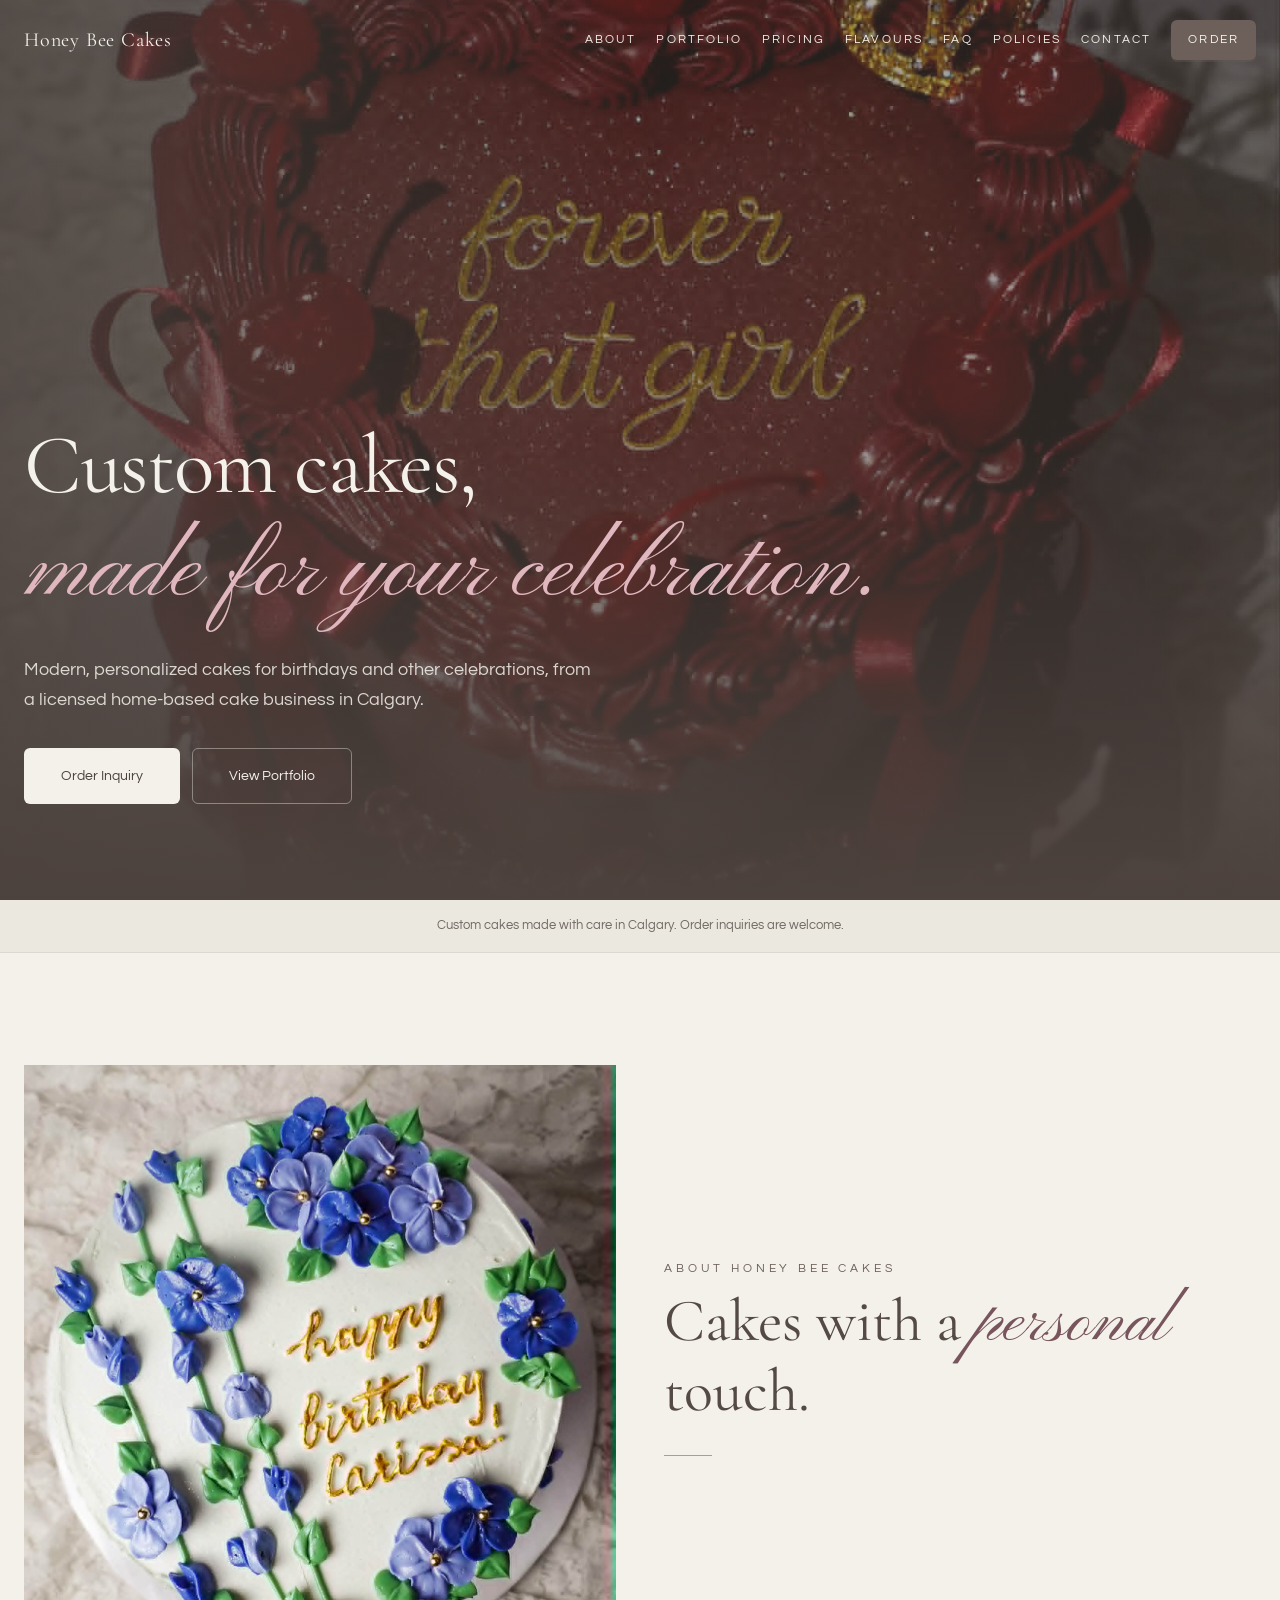
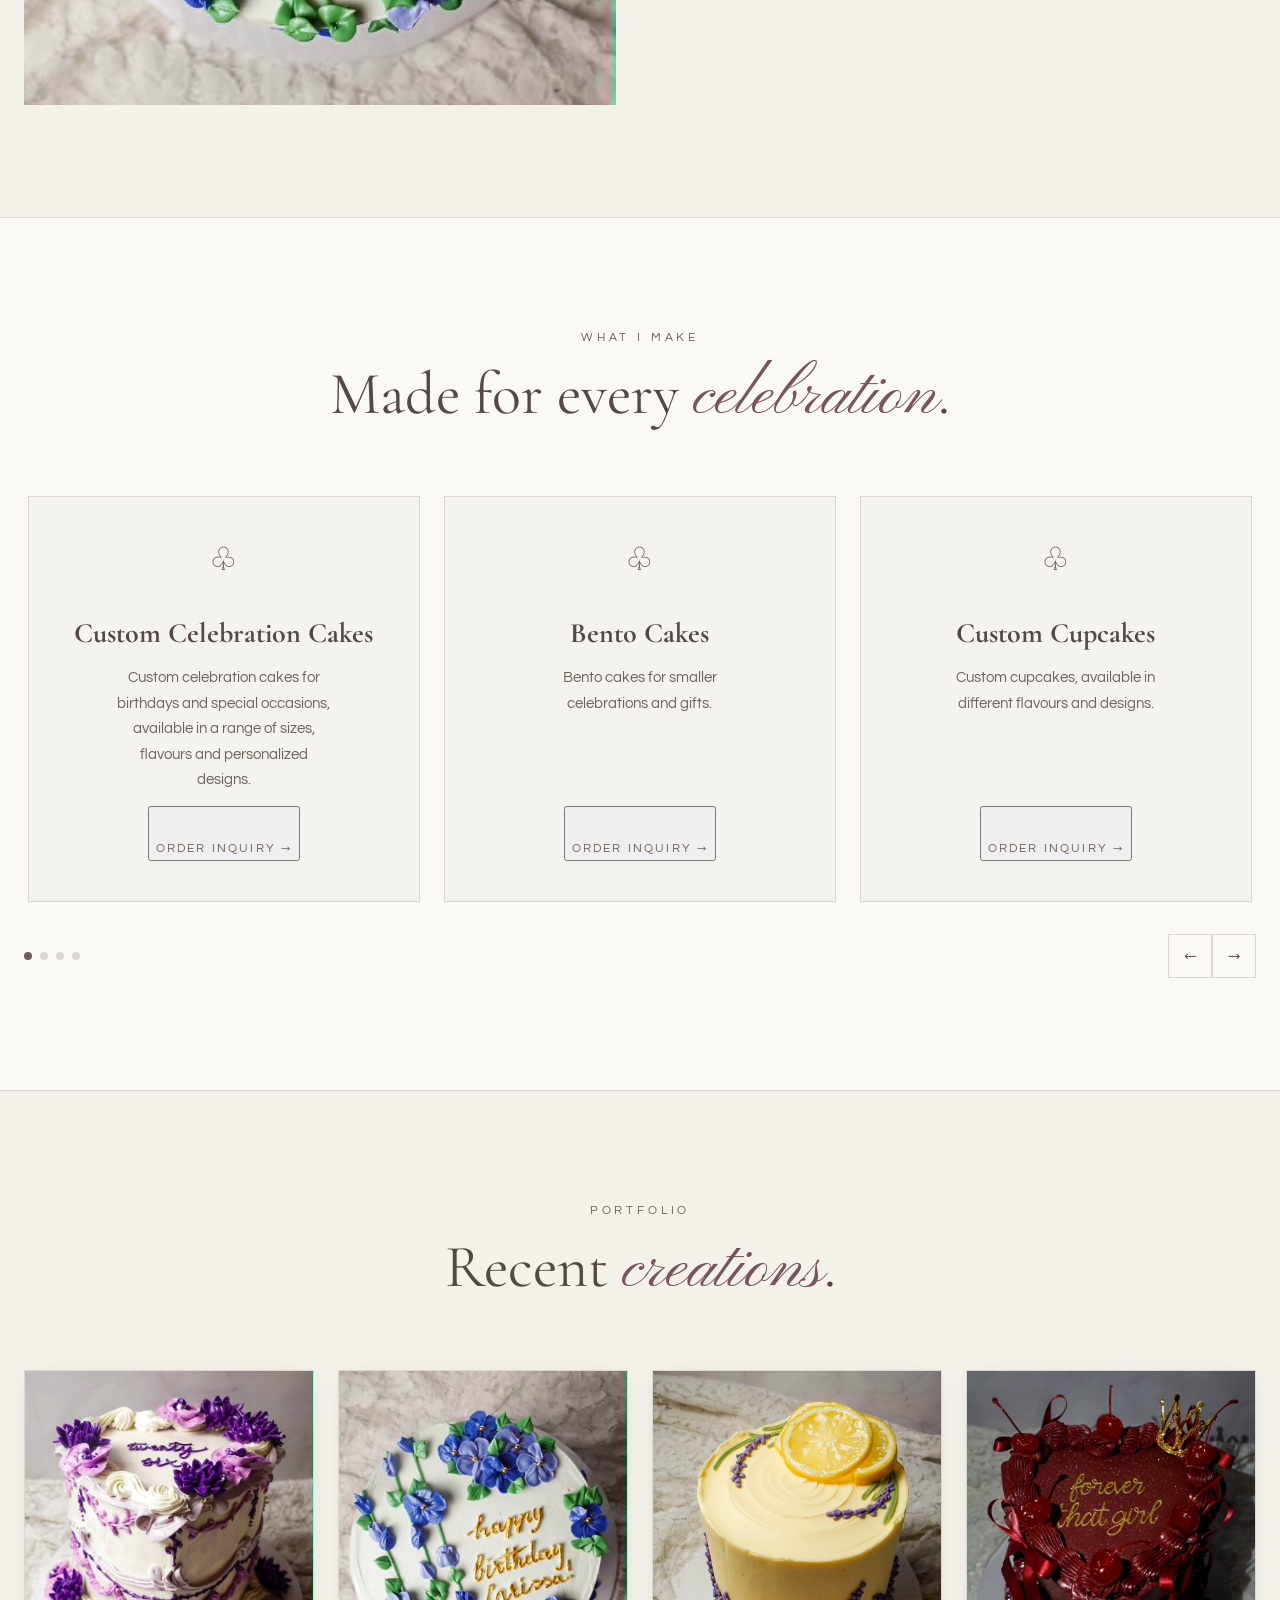
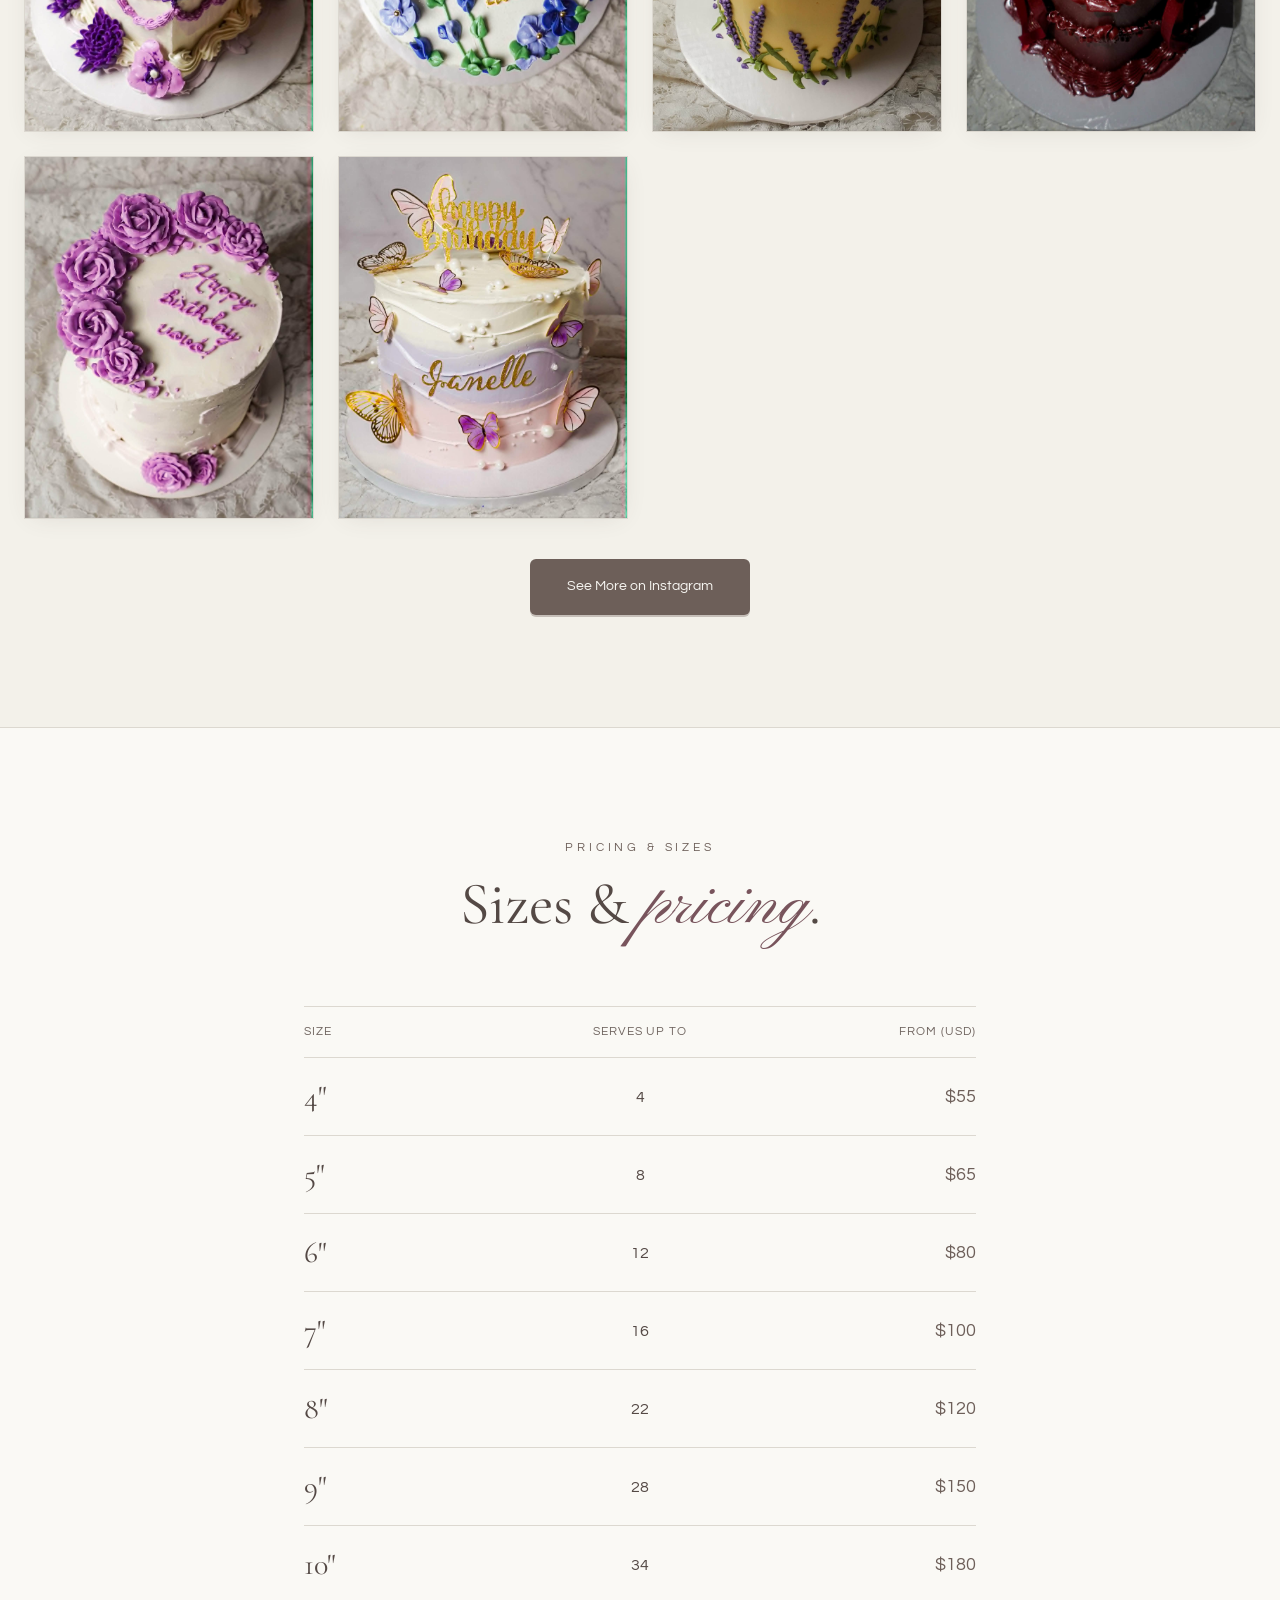
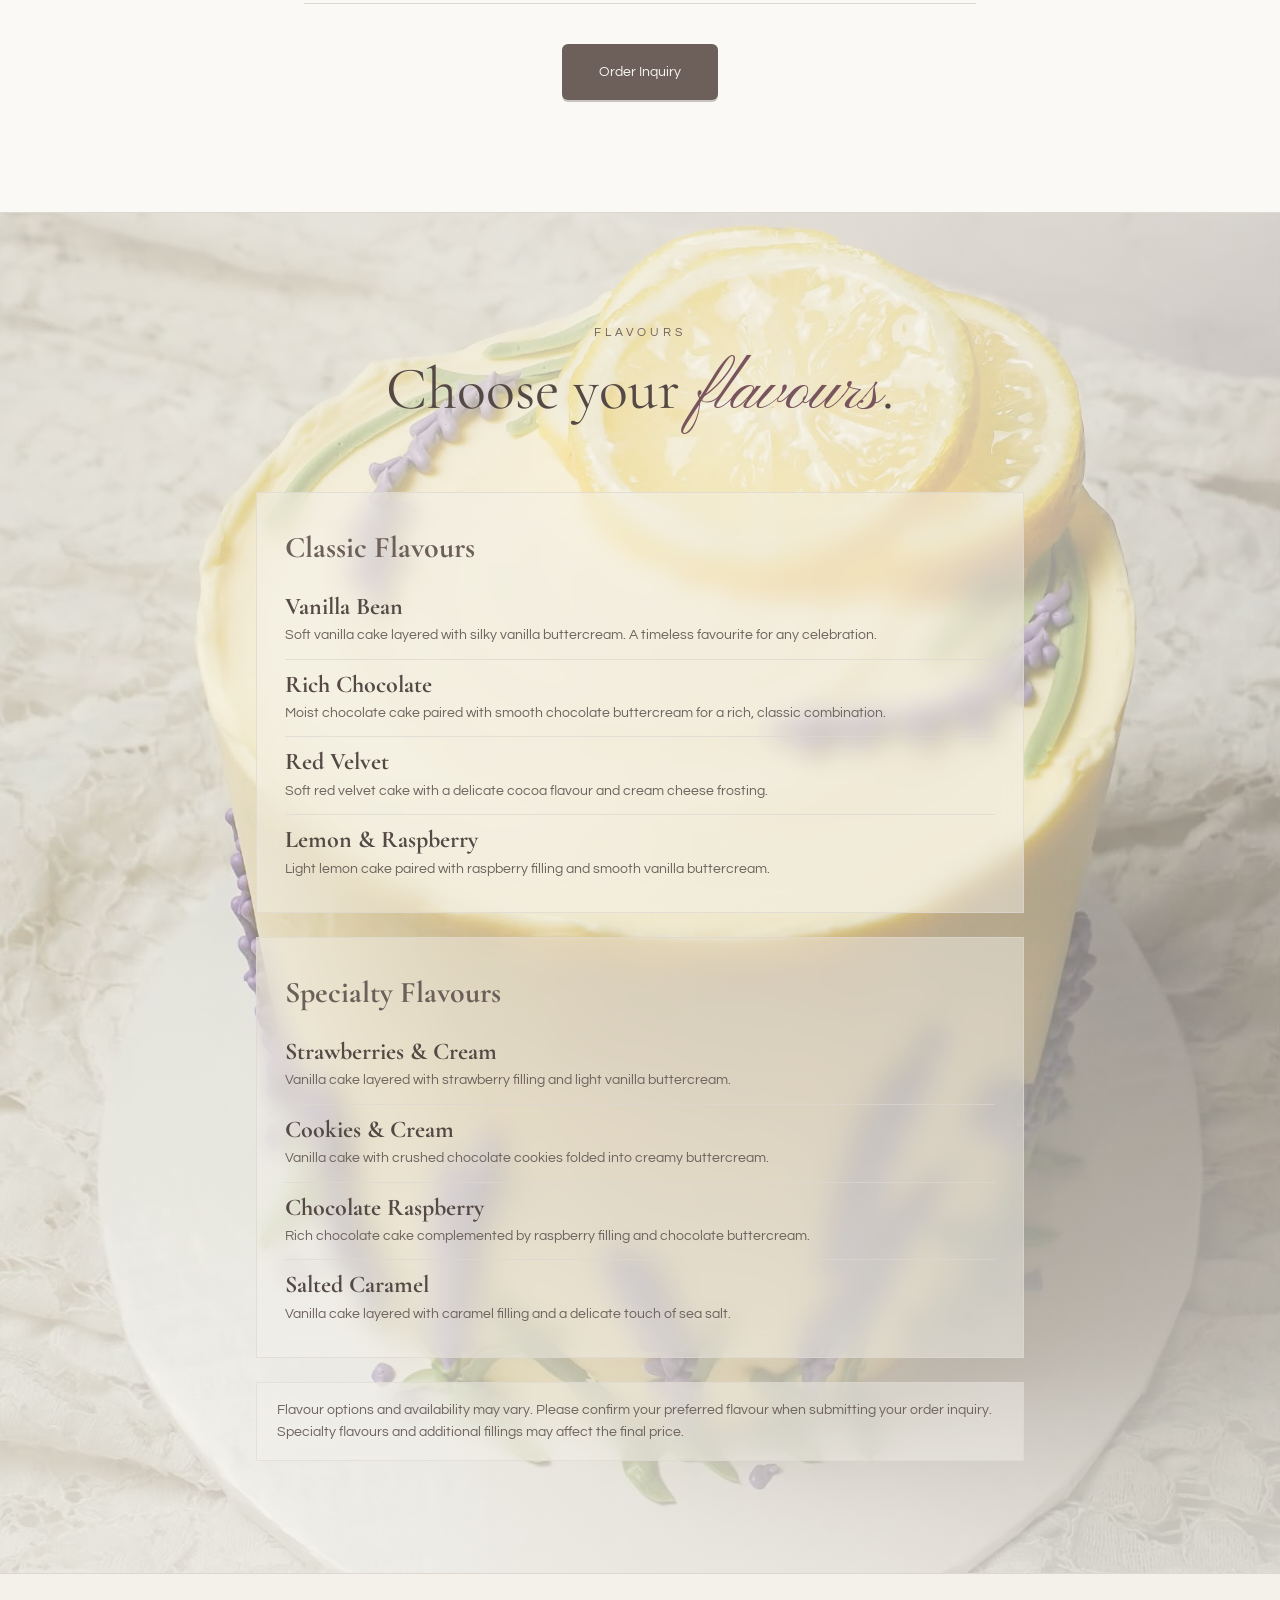
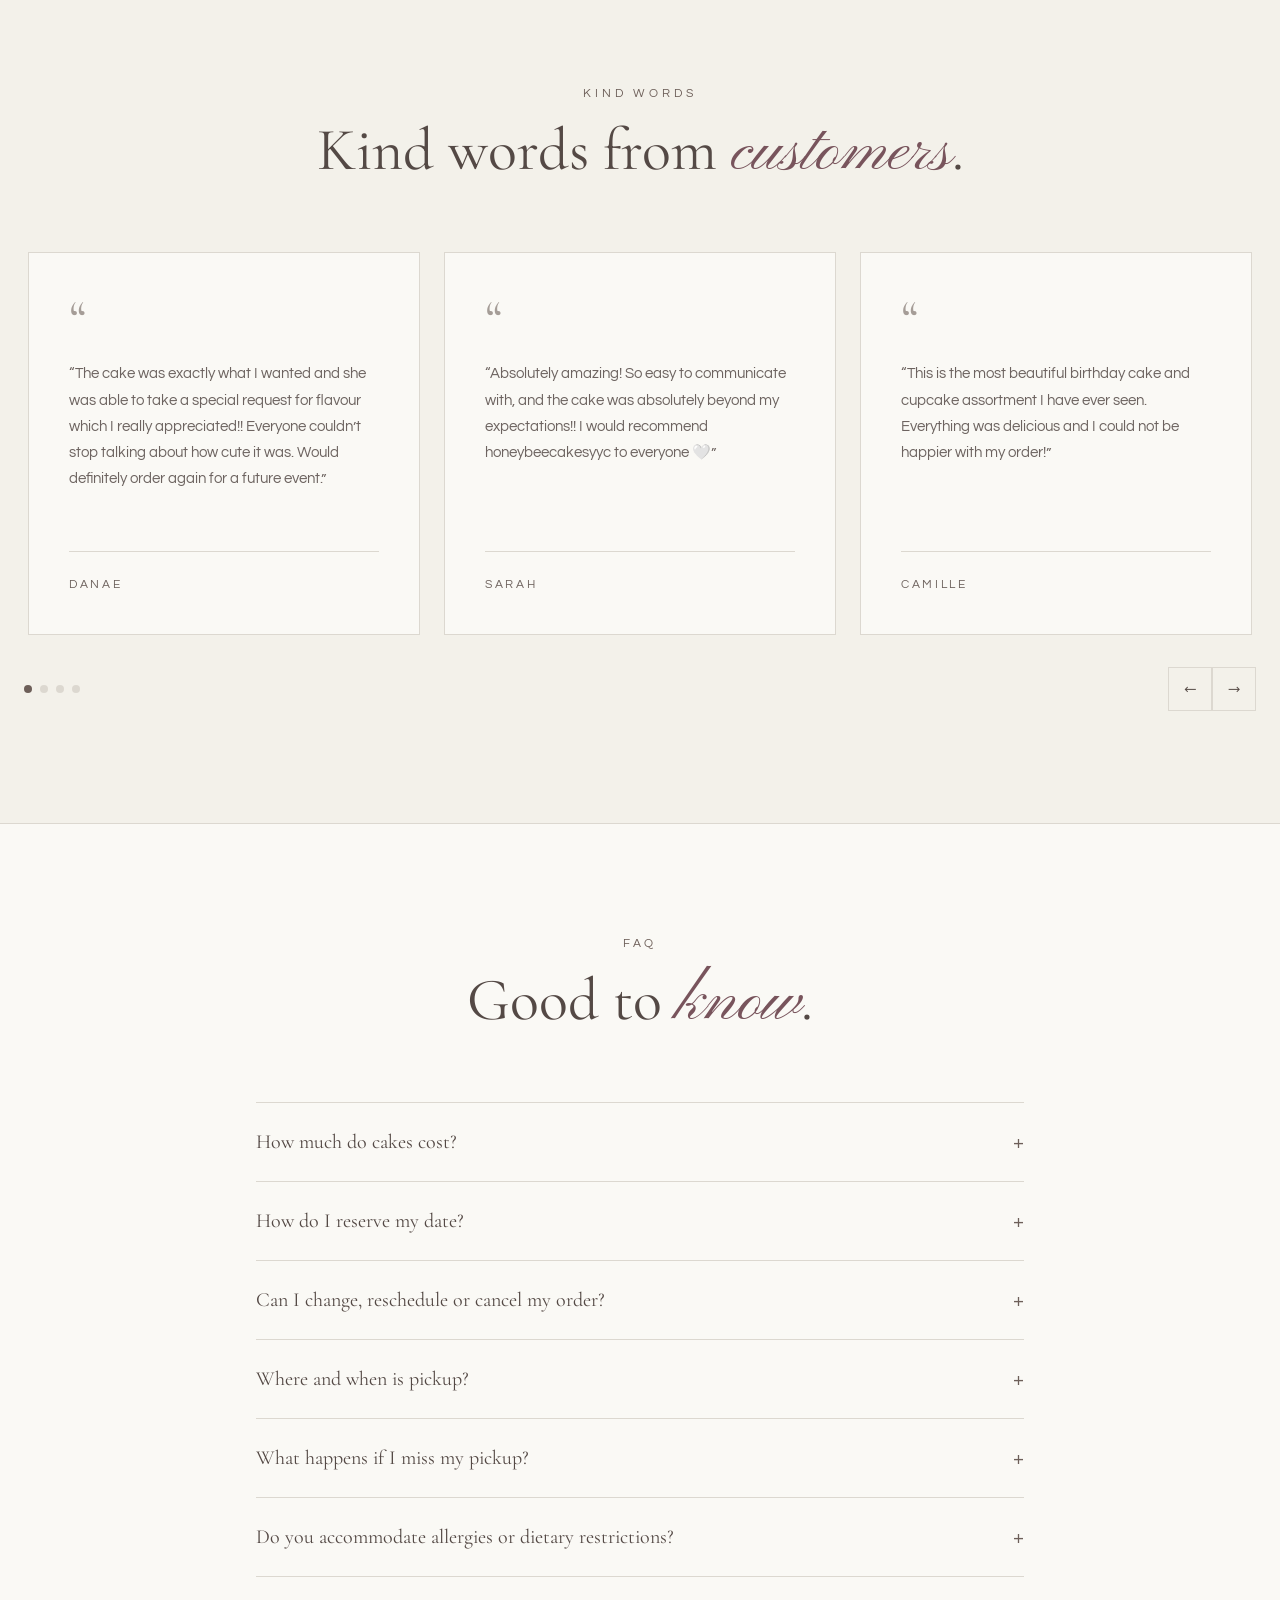
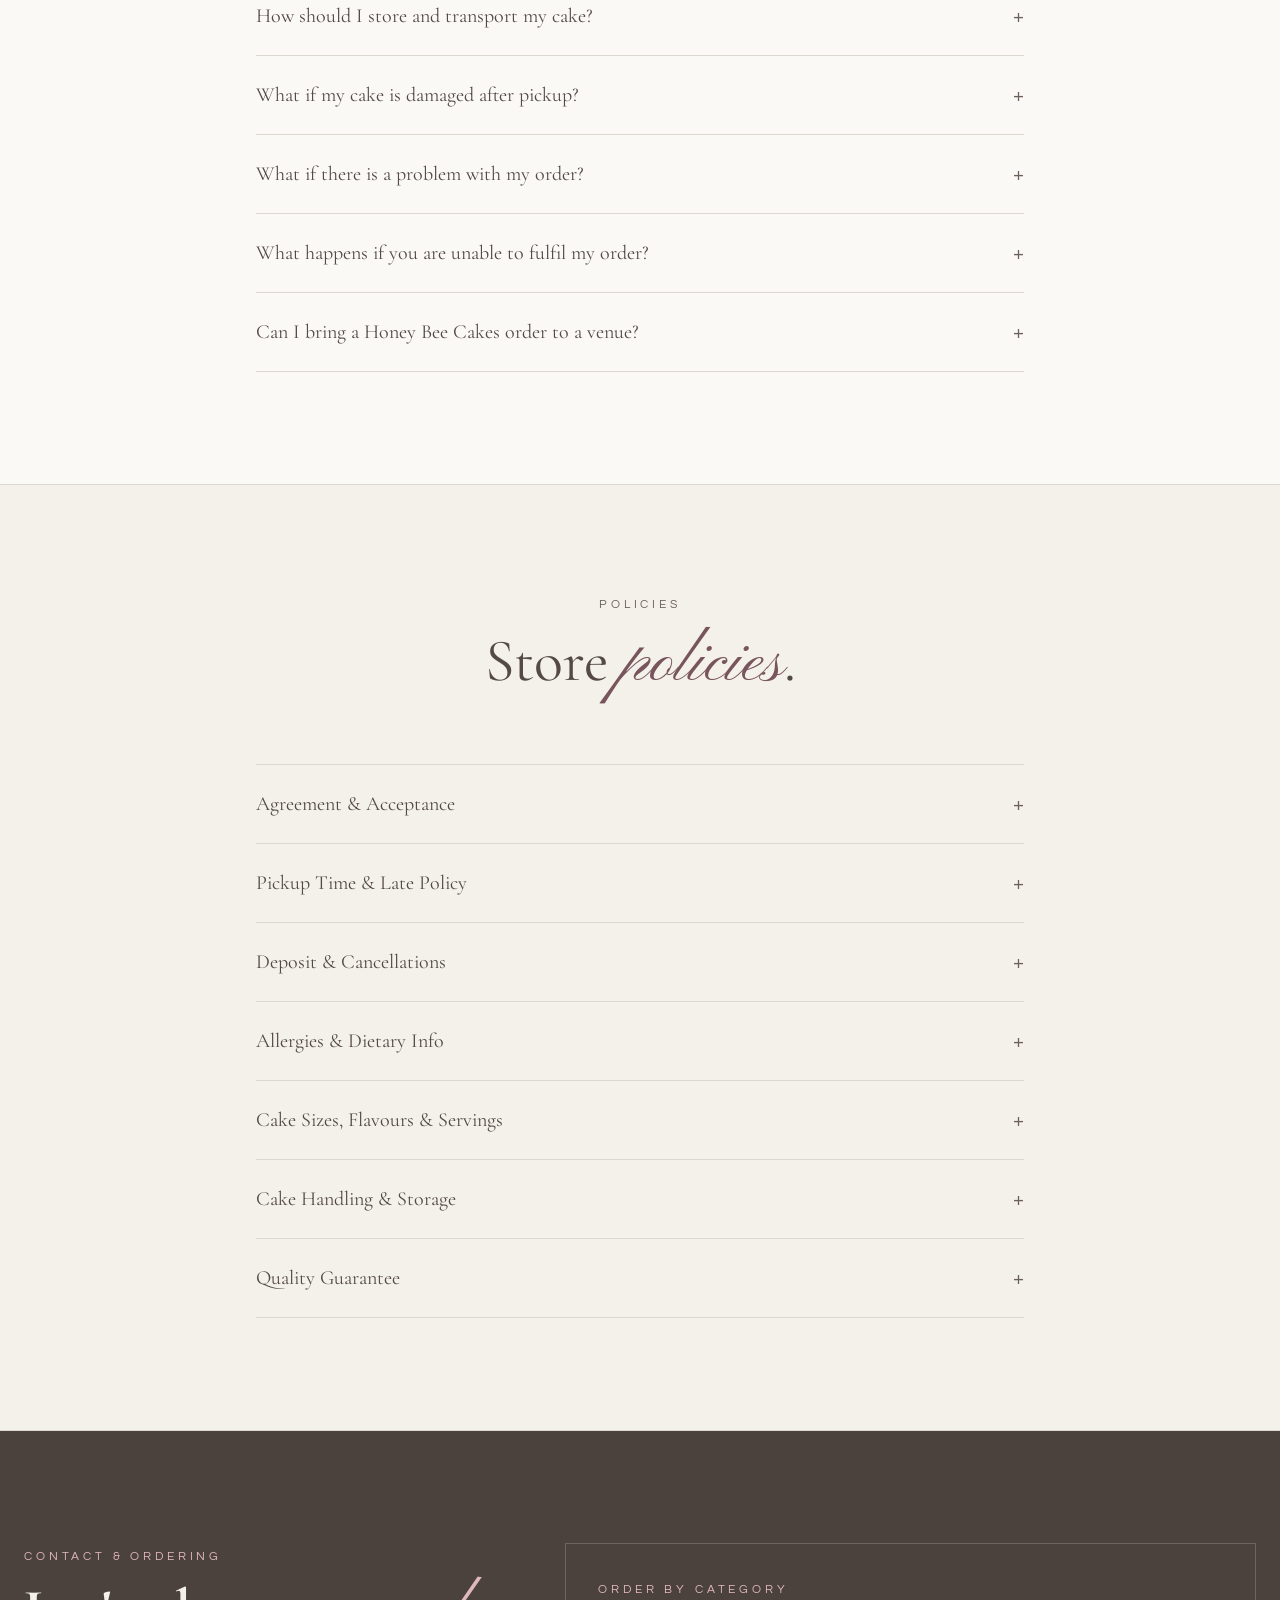
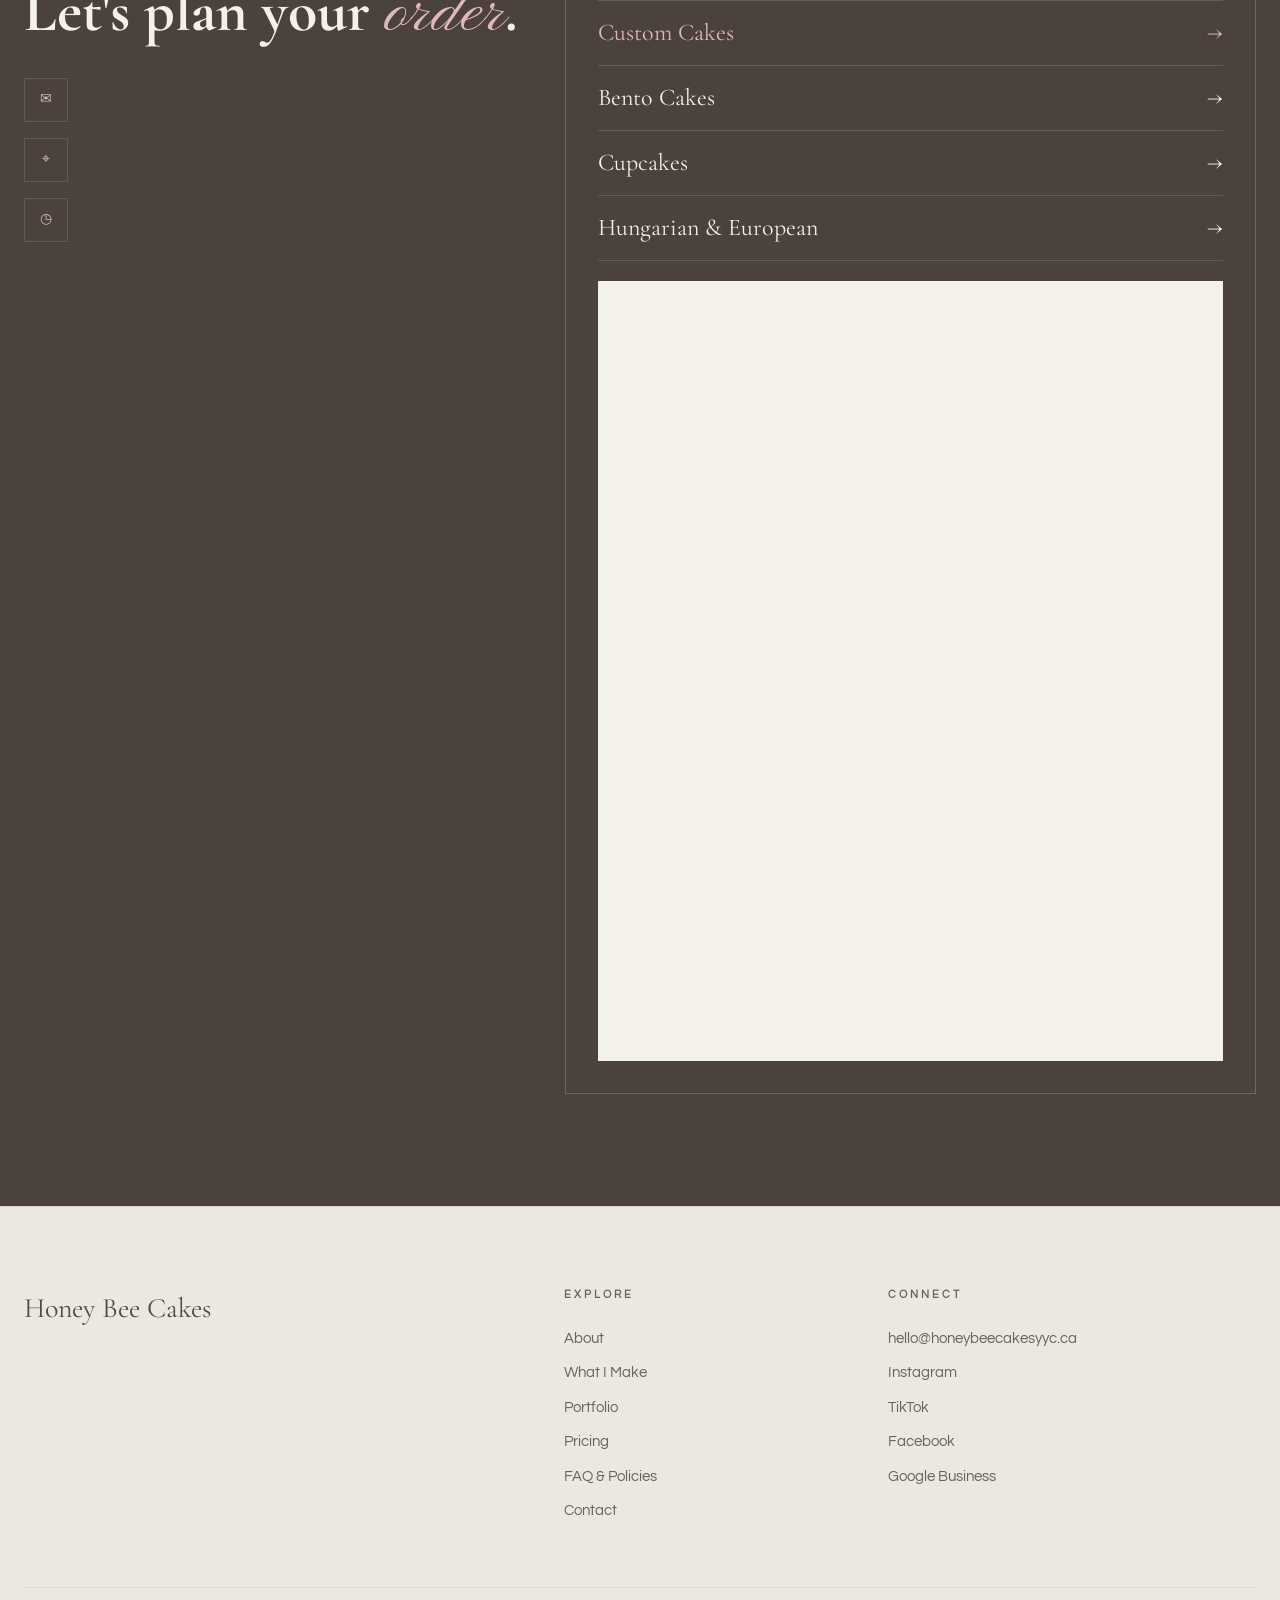
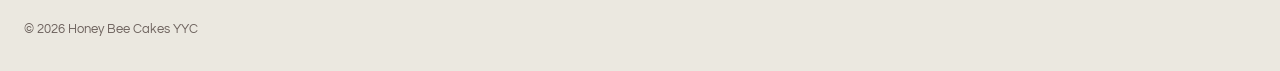
==== commit abae3367: "Fine tune source typography and responsive proportions" ====
--- a/index.html
+++ b/index.html
@@ -21,7 +21,7 @@
 *{box-sizing:border-box}html{scroll-behavior:smooth}body{margin:0;background:hsl(var(--background));color:hsl(var(--foreground));font-family:var(--font-body);font-size:16px;line-height:1.5}
 a{color:inherit;text-decoration:none}button,input,textarea,select{font:inherit}button{color:inherit}.container-wide{width:100%;max-width:80rem;margin:auto;padding-left:1.5rem;padding-right:1.5rem}
 .font-display{font-family:var(--font-display)}.font-body{font-family:var(--font-body)}.eyebrow{font-family:var(--font-body);font-size:.75rem;line-height:1rem;font-weight:500;text-transform:uppercase;letter-spacing:.32em}
-h1,h2,h3,h4,p{margin-top:0}h1 em,h2 em{font-family:var(--font-accent)!important;font-style:normal!important;font-weight:400;font-size:1.12em;letter-spacing:0}h2 em{color:hsl(var(--heading-accent))}
+h1,h2,h3,h4,p{margin-top:0}h1 em,h2 em{font-family:var(--font-accent)!important;font-style:normal!important;font-weight:400;font-size:1.12em;letter-spacing:0}h2 em{color:hsl(var(--heading-accent))}h2 em{color:hsl(var(--heading-accent))}
 .brass-rule{display:block;height:1px;width:3rem;background:hsl(var(--accent))}.section{scroll-margin-top:6rem}.section-pad{padding:5rem 0}.bg-card{background:hsl(var(--card))}.bg-background{background:hsl(var(--background))}.surface-noir{background:hsl(var(--noir));color:hsl(var(--cream))}
 .text-primary{color:hsl(var(--primary))}.muted{color:hsl(var(--muted-foreground))}.border-top{border-top:1px solid hsl(var(--border))}
 .btn{display:inline-flex;align-items:center;justify-content:center;gap:.5rem;height:3.5rem;padding:0 2.25rem;border-radius:.375rem;font-family:var(--font-body);font-size:.875rem;font-weight:500;border:1px solid transparent;transition:.3s ease;cursor:pointer}
@@ -53,9 +53,9 @@
 .order-panel{border:1px solid hsl(var(--cream)/.2);padding:1.25rem}.order-panel .eyebrow{color:hsl(var(--brass-light));margin-bottom:1rem}.order-buttons{border-top:1px solid hsl(var(--cream)/.15);border-bottom:1px solid hsl(var(--cream)/.15)}.order-choice{width:100%;display:flex;align-items:center;justify-content:space-between;gap:1rem;padding:.875rem 0;border:0;border-bottom:1px solid hsl(var(--cream)/.15);background:none;color:hsl(var(--cream));font-family:var(--font-display);font-size:1.25rem;text-align:left;cursor:pointer}.order-choice:last-child{border-bottom:0}.order-choice:hover,.order-choice.active{color:hsl(var(--brass-light))}.order-frame-wrap{margin-top:1.25rem;background:hsl(var(--background));min-height:0}.order-frame{display:none;width:100%;height:780px;border:0}.order-placeholder{display:none;padding:1.5rem;color:hsl(var(--muted-foreground));background:hsl(var(--background))}
 .footer{background:hsl(var(--secondary));border-top:1px solid hsl(var(--border));padding:4rem 0 2rem}.footer-grid{display:grid;gap:3rem}.footer-brand{font-family:var(--font-display);font-size:1.75rem}.footer h4{font-size:.6875rem;letter-spacing:.28em;text-transform:uppercase;color:hsl(var(--primary));margin:0 0 1.5rem}.footer ul{list-style:none;margin:0;padding:0;display:grid;gap:.75rem}.footer li,.footer p,.footer a{font-size:.9375rem;color:hsl(var(--foreground)/.85)}.footer-copy{max-width:24rem;margin-top:1.5rem;color:hsl(var(--muted-foreground))!important;line-height:1.7}.footer-bottom{margin-top:4rem;padding-top:2rem;border-top:1px solid hsl(var(--border)/.7);font-size:.8125rem;color:hsl(var(--muted-foreground))}
 @media(min-width:640px){.hero-copybox{text-align:left}.hero p{margin-left:0;margin-right:0}.hero-actions{flex-direction:row;flex-wrap:wrap}.hero-actions .btn{width:auto}.hero h1{font-size:3.25rem}}
-@media(min-width:768px){.clone-header,.clone-nav{height:5rem}.mobile-panel{top:5rem}.section-pad{padding:7rem 0}.hero-inner{padding-bottom:5rem}.hero h1{font-size:4.5rem}.hero p{font-size:1.125rem}.about-grid{grid-template-columns:repeat(2,minmax(0,1fr));gap:3rem;min-height:35rem}.about-photo{aspect-ratio:auto;height:100%}.about-copy{padding:2rem 0}.section-title{font-size:3rem}.slide{flex-basis:50%;padding:0 .75rem}.service-card{min-height:25rem;padding:2.5rem}.portfolio-grid{gap:1.25rem}.pricing-size{font-size:1.875rem}.flavour-box{padding:2rem 1.75rem}.review-card{padding:2.5rem}.details-list summary{padding:1.5rem 0;font-size:1.25rem}.contact-title{font-size:3rem}.order-panel{padding:2rem}.footer{padding-top:5rem}.footer-grid{grid-template-columns:repeat(12,1fr);gap:4rem}.footer-about{grid-column:span 5}.footer-nav{grid-column:span 3}.footer-connect{grid-column:span 4}}
-@media(min-width:1024px){.hero{min-height:max(720px,100svh)}.hero-inner{padding-bottom:6rem}.hero h1{font-size:5.25rem}.desktop-nav{display:flex}.menu-btn{display:none}.slide{flex-basis:33.3333%}.service-card{min-height:25rem}.portfolio-grid{grid-template-columns:repeat(4,minmax(0,1fr));gap:1.5rem}.contact-grid{grid-template-columns:5fr 7fr;align-items:start}.order-choice{font-size:1.5rem}}
-@media(min-width:1100px){.desktop-nav{display:flex}}
+@media(min-width:768px){.clone-header,.clone-nav{height:5rem}.mobile-panel{top:5rem}.section-pad{padding:7rem 0}.hero-inner{padding-bottom:5rem}.hero h1{font-size:4.5rem}.hero p{font-size:1.125rem}.about-grid{grid-template-columns:repeat(2,minmax(0,1fr));gap:3rem;min-height:35rem}.about-photo{aspect-ratio:auto;height:100%}.about-copy{padding:2rem 0}.section-title{font-size:3rem}.center-head{margin-bottom:4rem}.slide{flex-basis:50%;padding:0 .75rem}.service-card{min-height:25rem;padding:2.5rem}.portfolio-grid{gap:1.25rem}.pricing-size{font-size:1.875rem}.flavour-box{padding:2rem 1.75rem}.review-card{padding:2.5rem}.details-list summary{padding:1.5rem 0;font-size:1.25rem}.contact-title{font-size:3rem}.order-panel{padding:2rem}.footer{padding-top:5rem}.footer-grid{grid-template-columns:repeat(12,1fr);gap:4rem}.footer-about{grid-column:span 5}.footer-nav{grid-column:span 3}.footer-connect{grid-column:span 4}}
+@media(min-width:1024px){.hero{min-height:max(720px,100svh)}.hero-inner{padding-bottom:6rem}.hero h1{font-size:5.25rem}.section-title,.contact-title{font-size:3.75rem}.about-grid{min-height:40rem}.slide{flex-basis:33.3333%}.service-card{min-height:25rem}.portfolio-grid{grid-template-columns:repeat(4,minmax(0,1fr));gap:1.5rem}.contact-grid{grid-template-columns:5fr 7fr;align-items:start}.order-choice{font-size:1.5rem}}
+@media(min-width:1100px){.desktop-nav{display:flex}.menu-btn{display:none}}
 </style>
 </head>
 <body>
